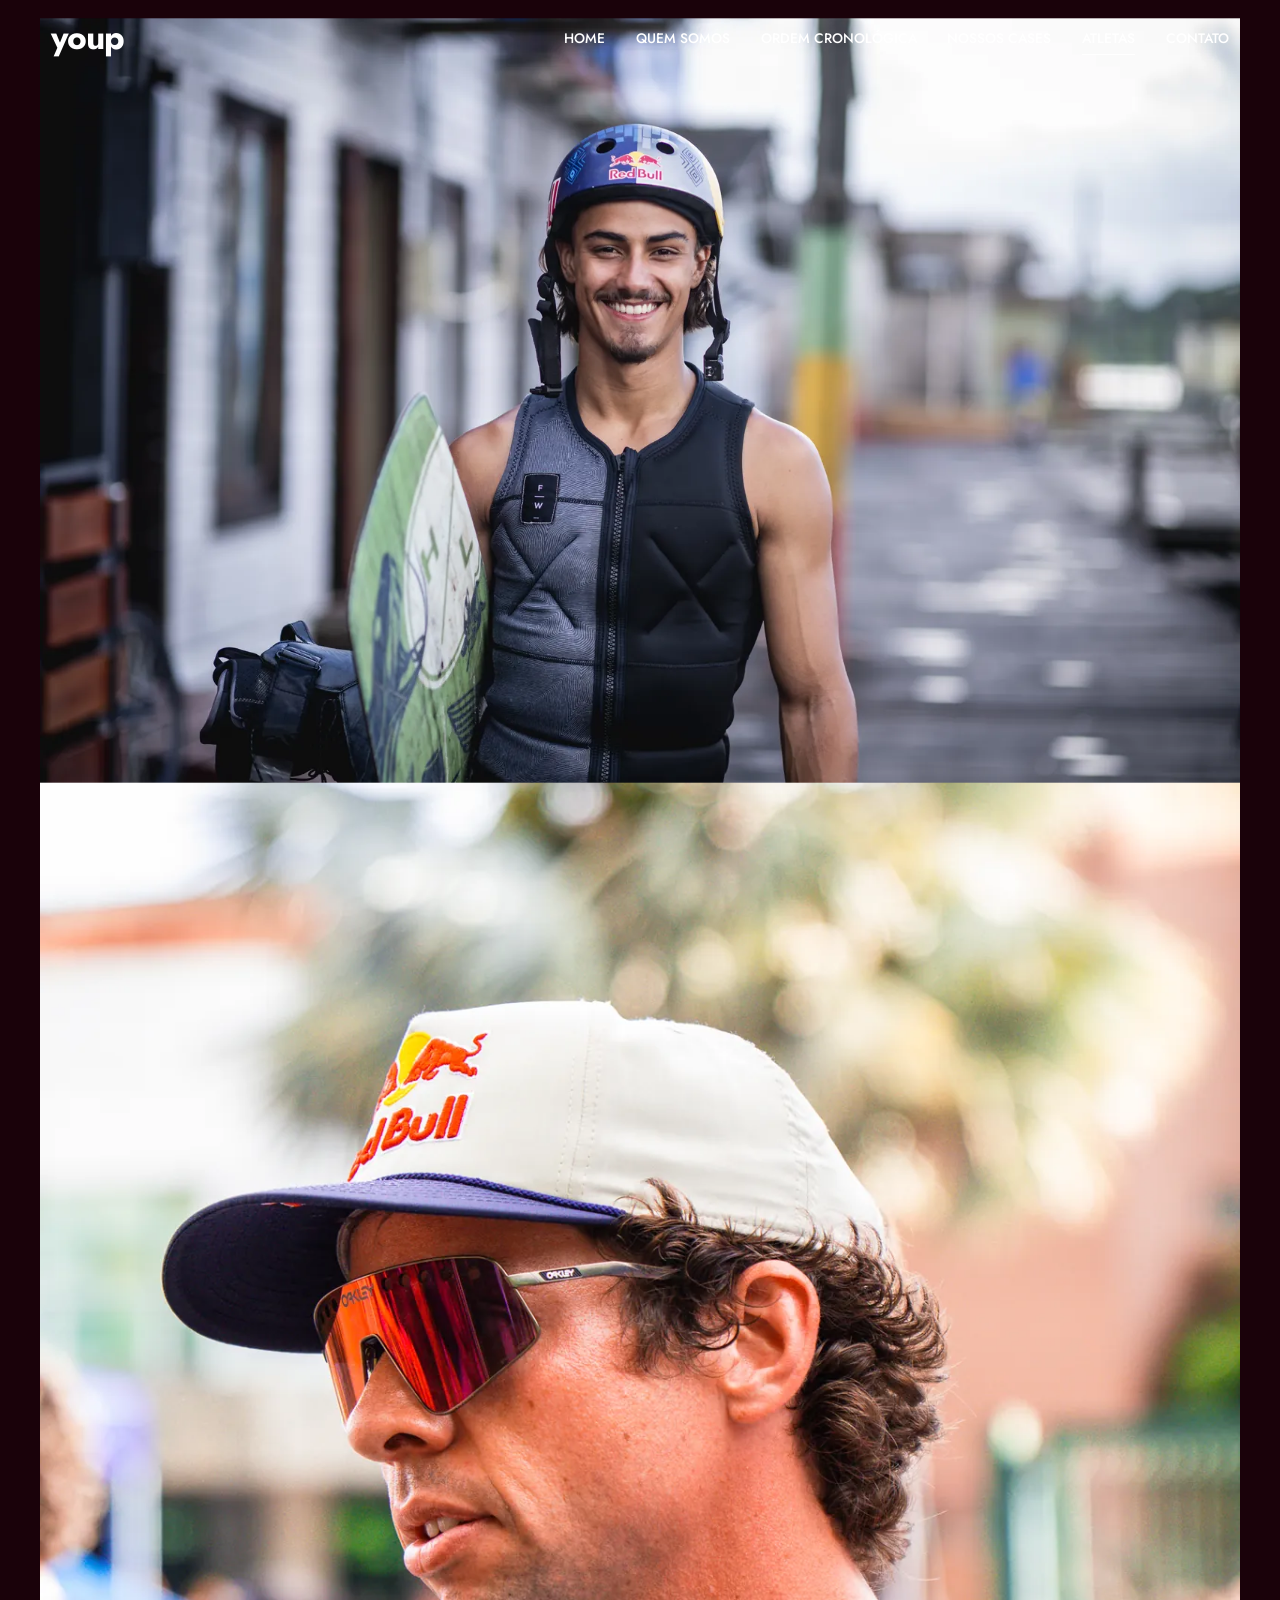
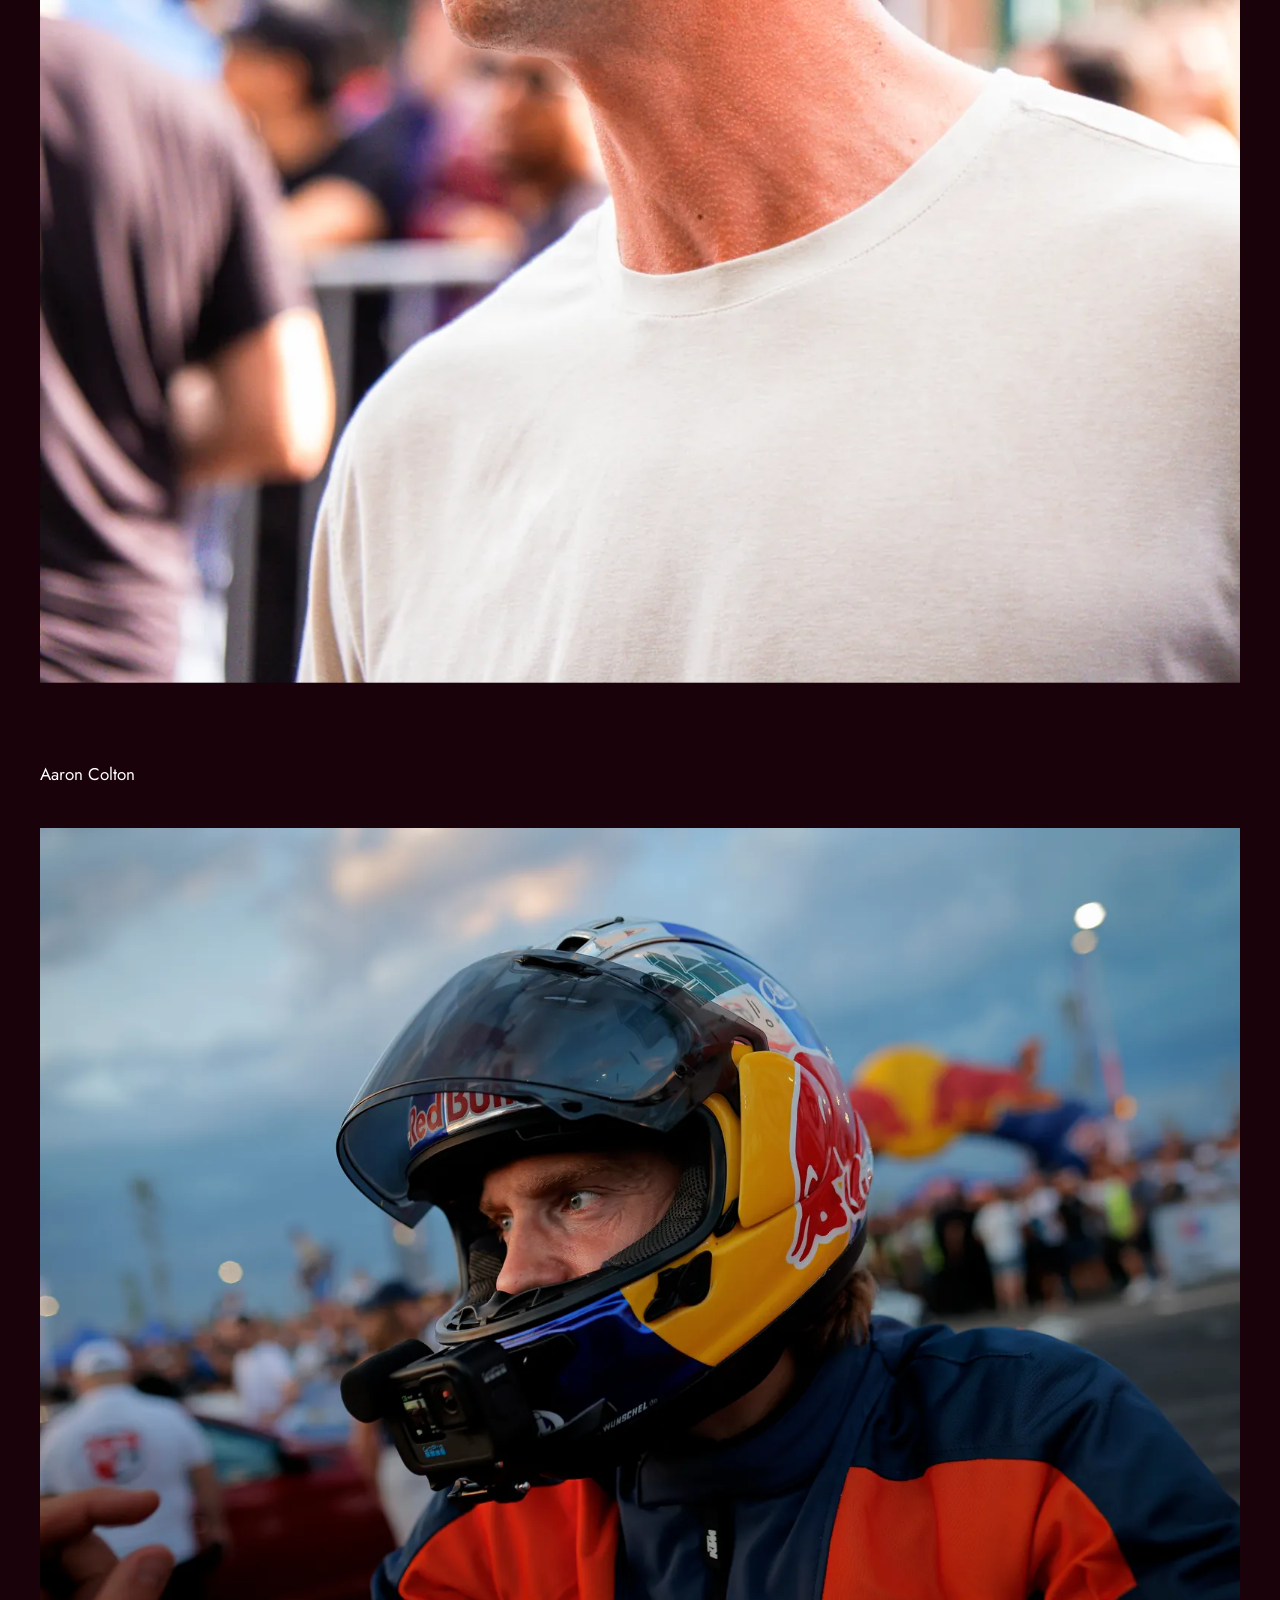
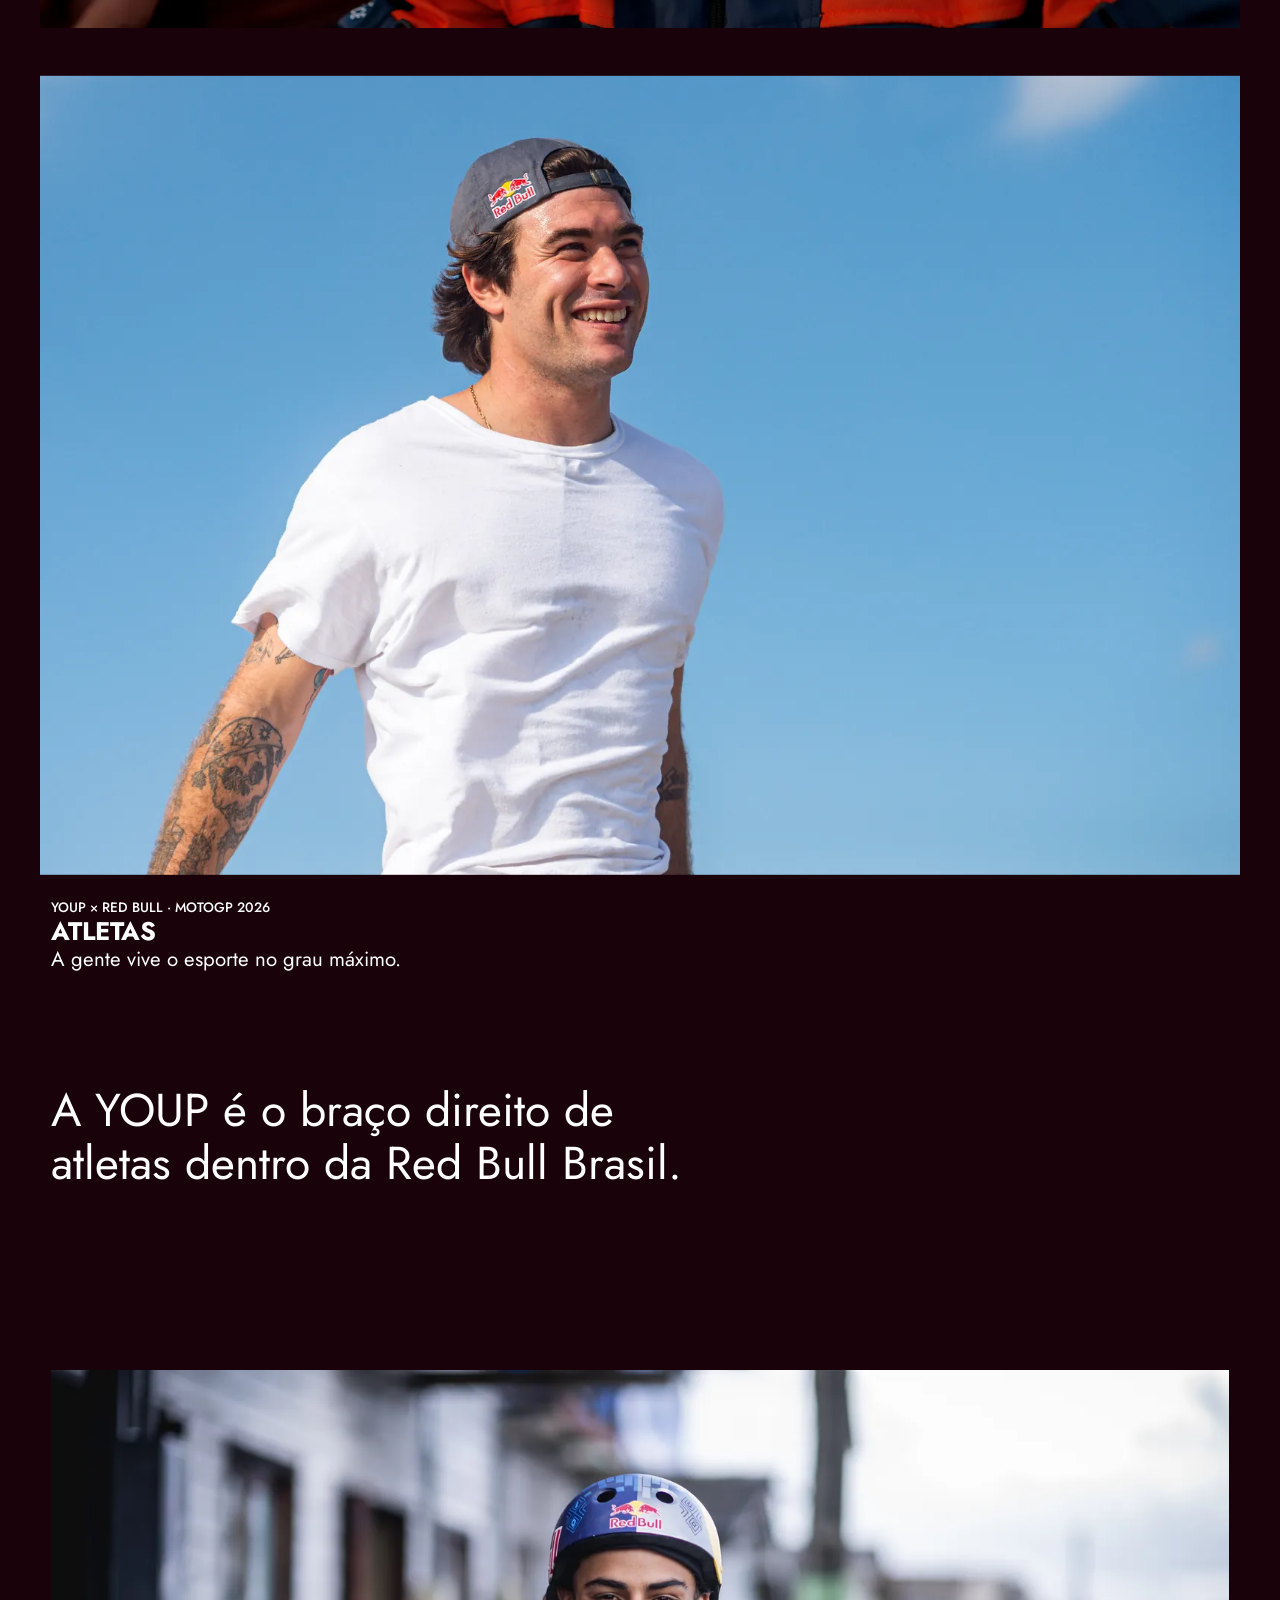
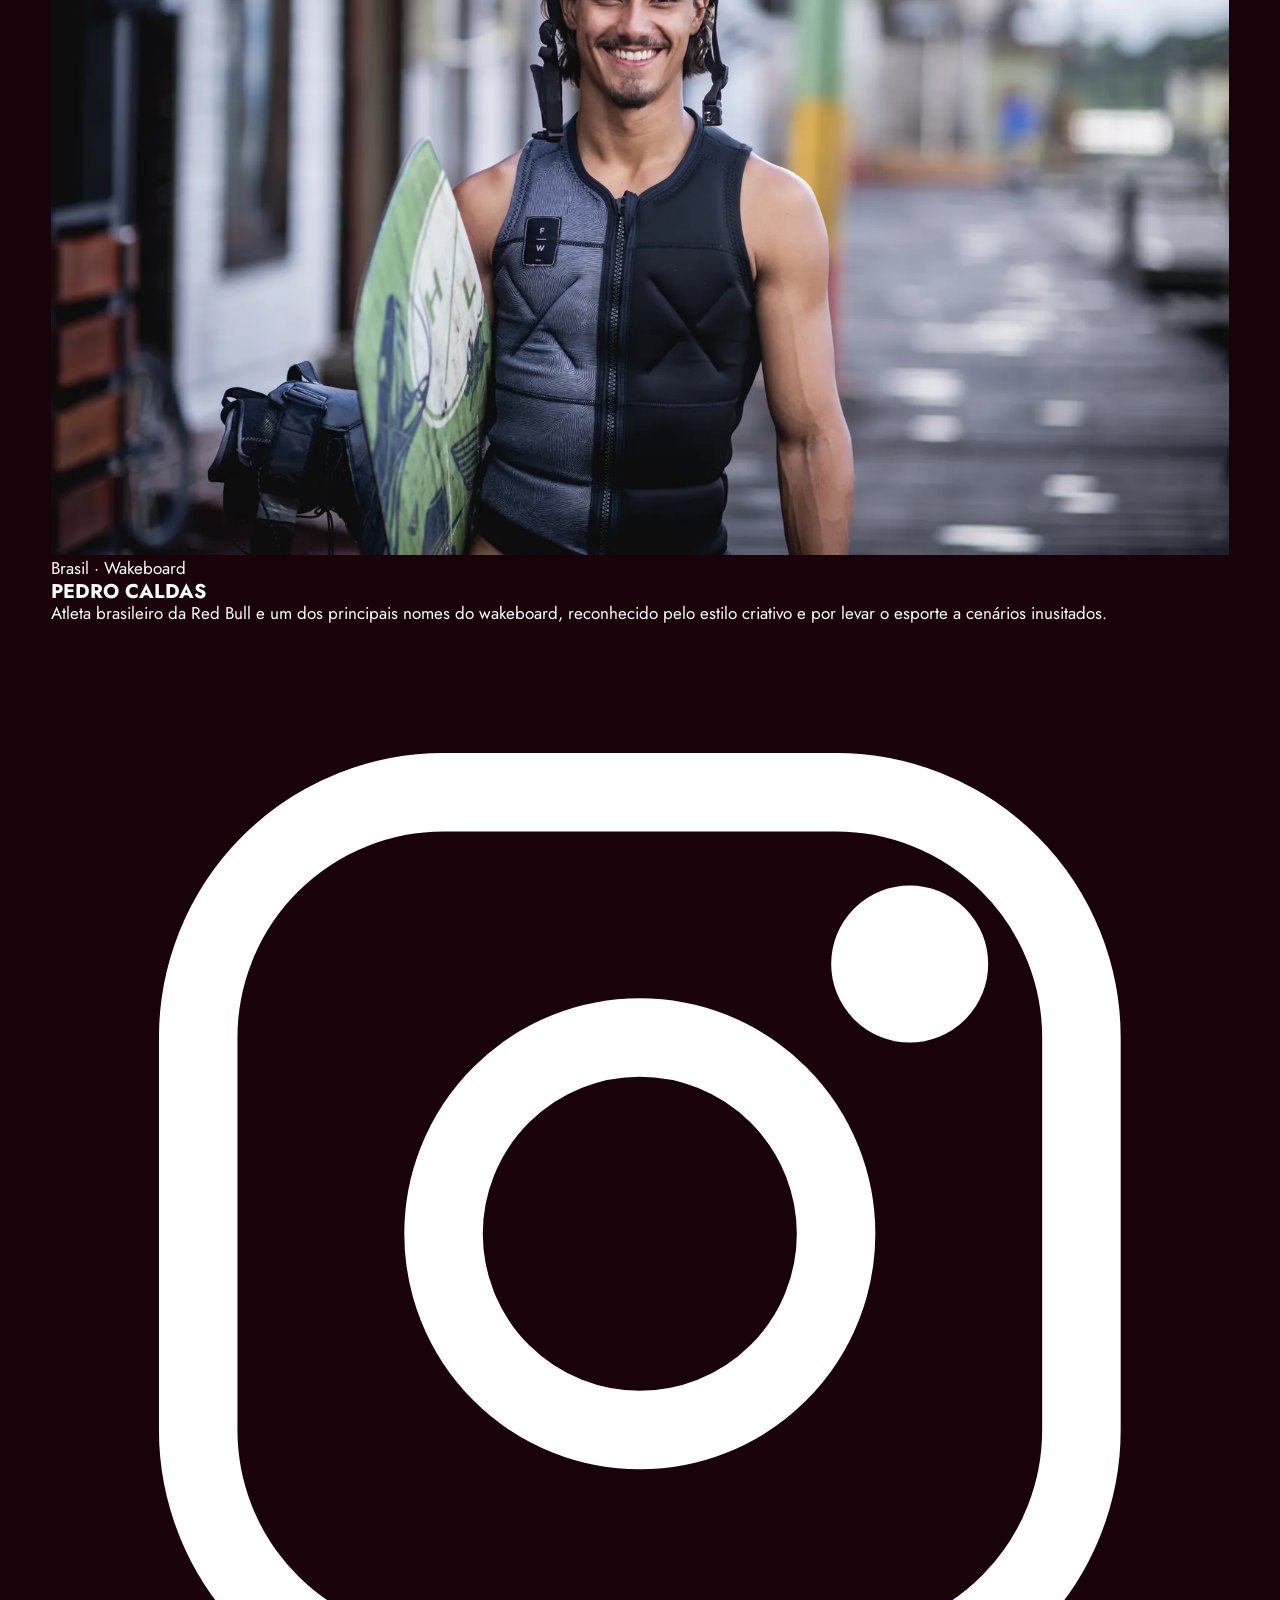
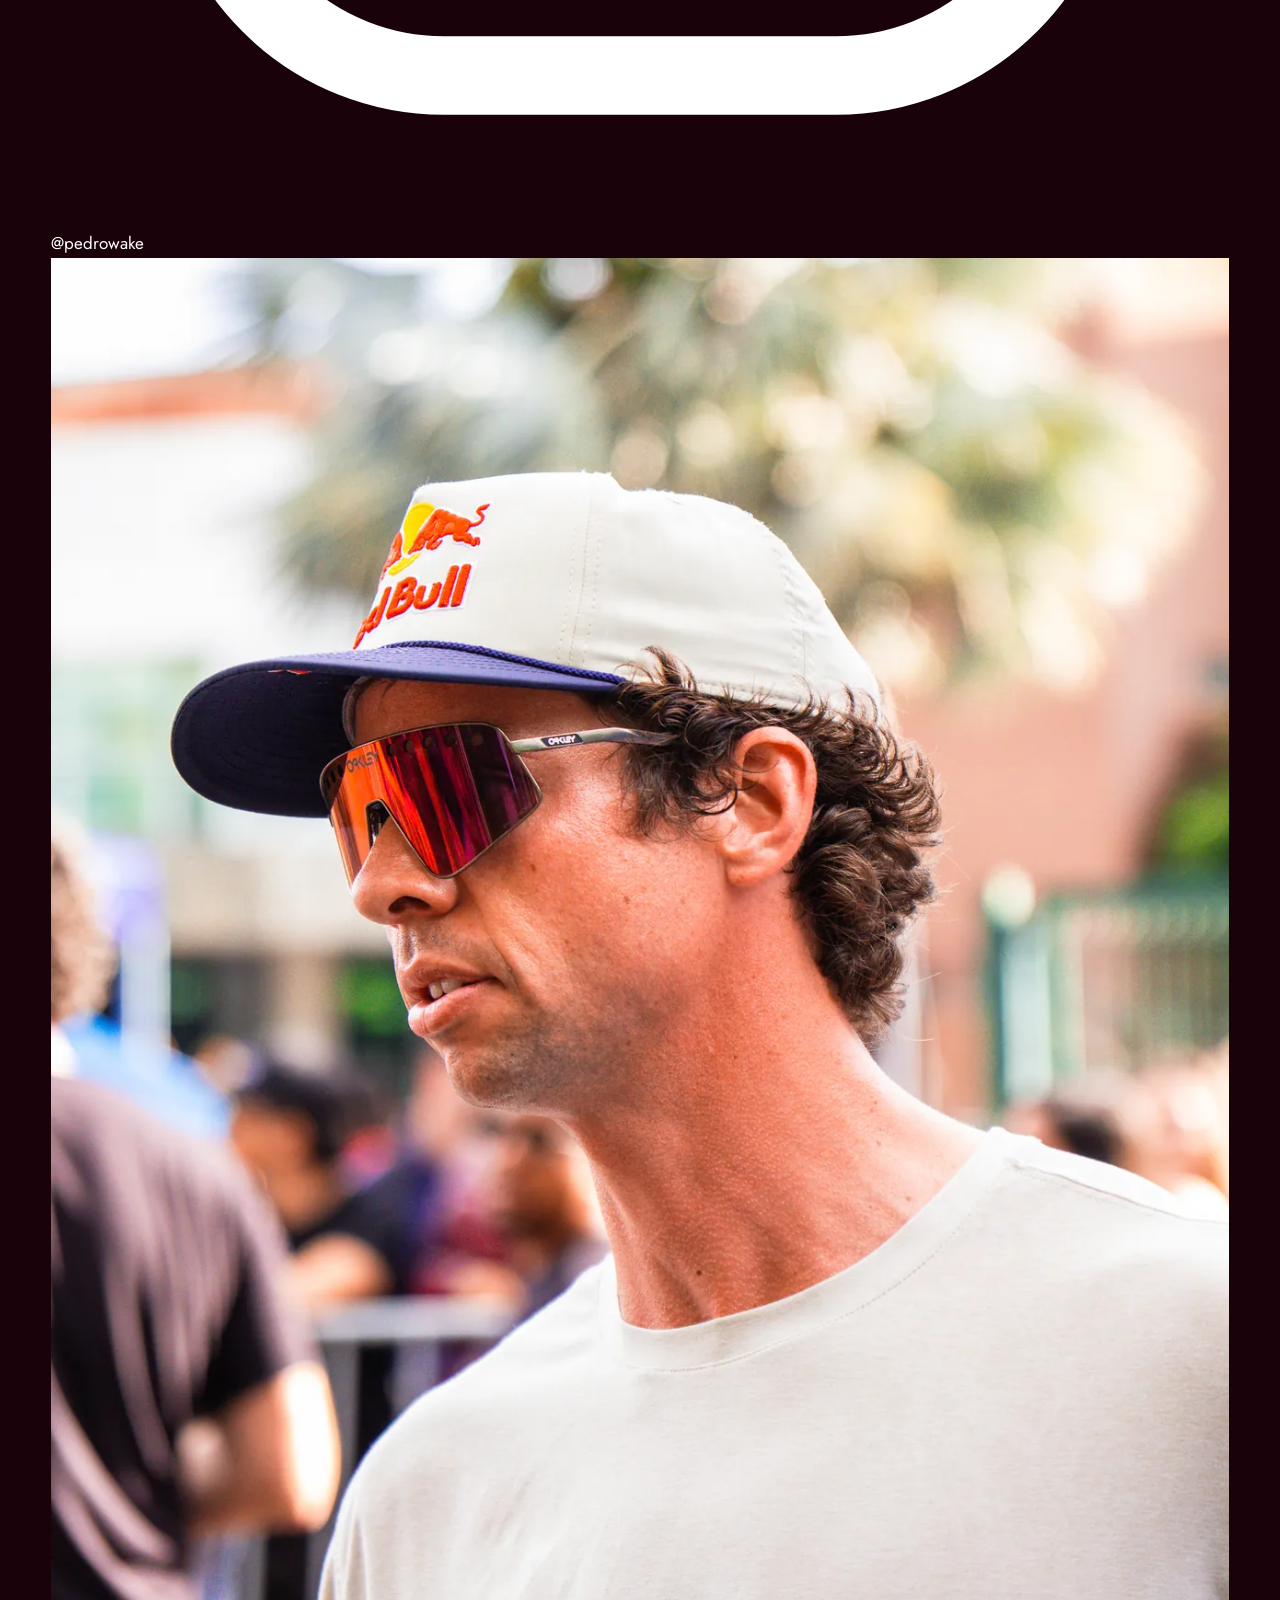
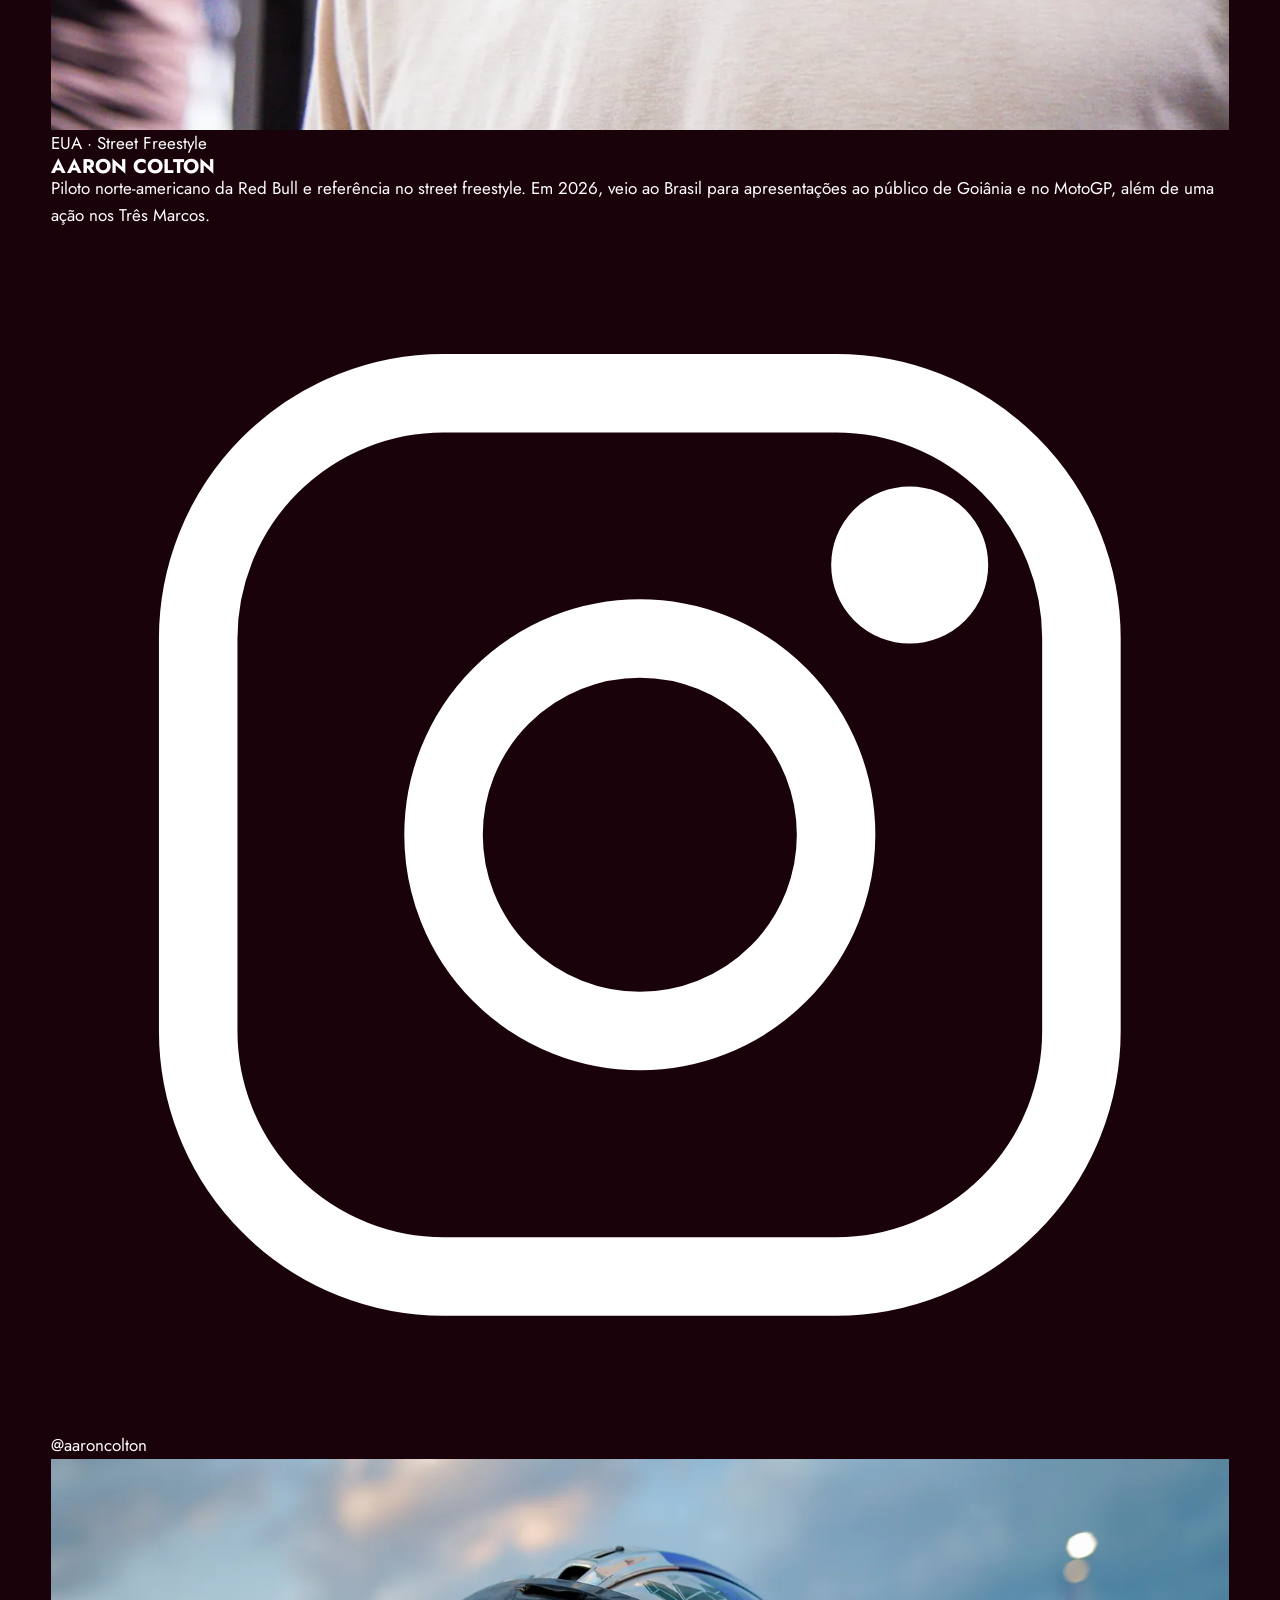
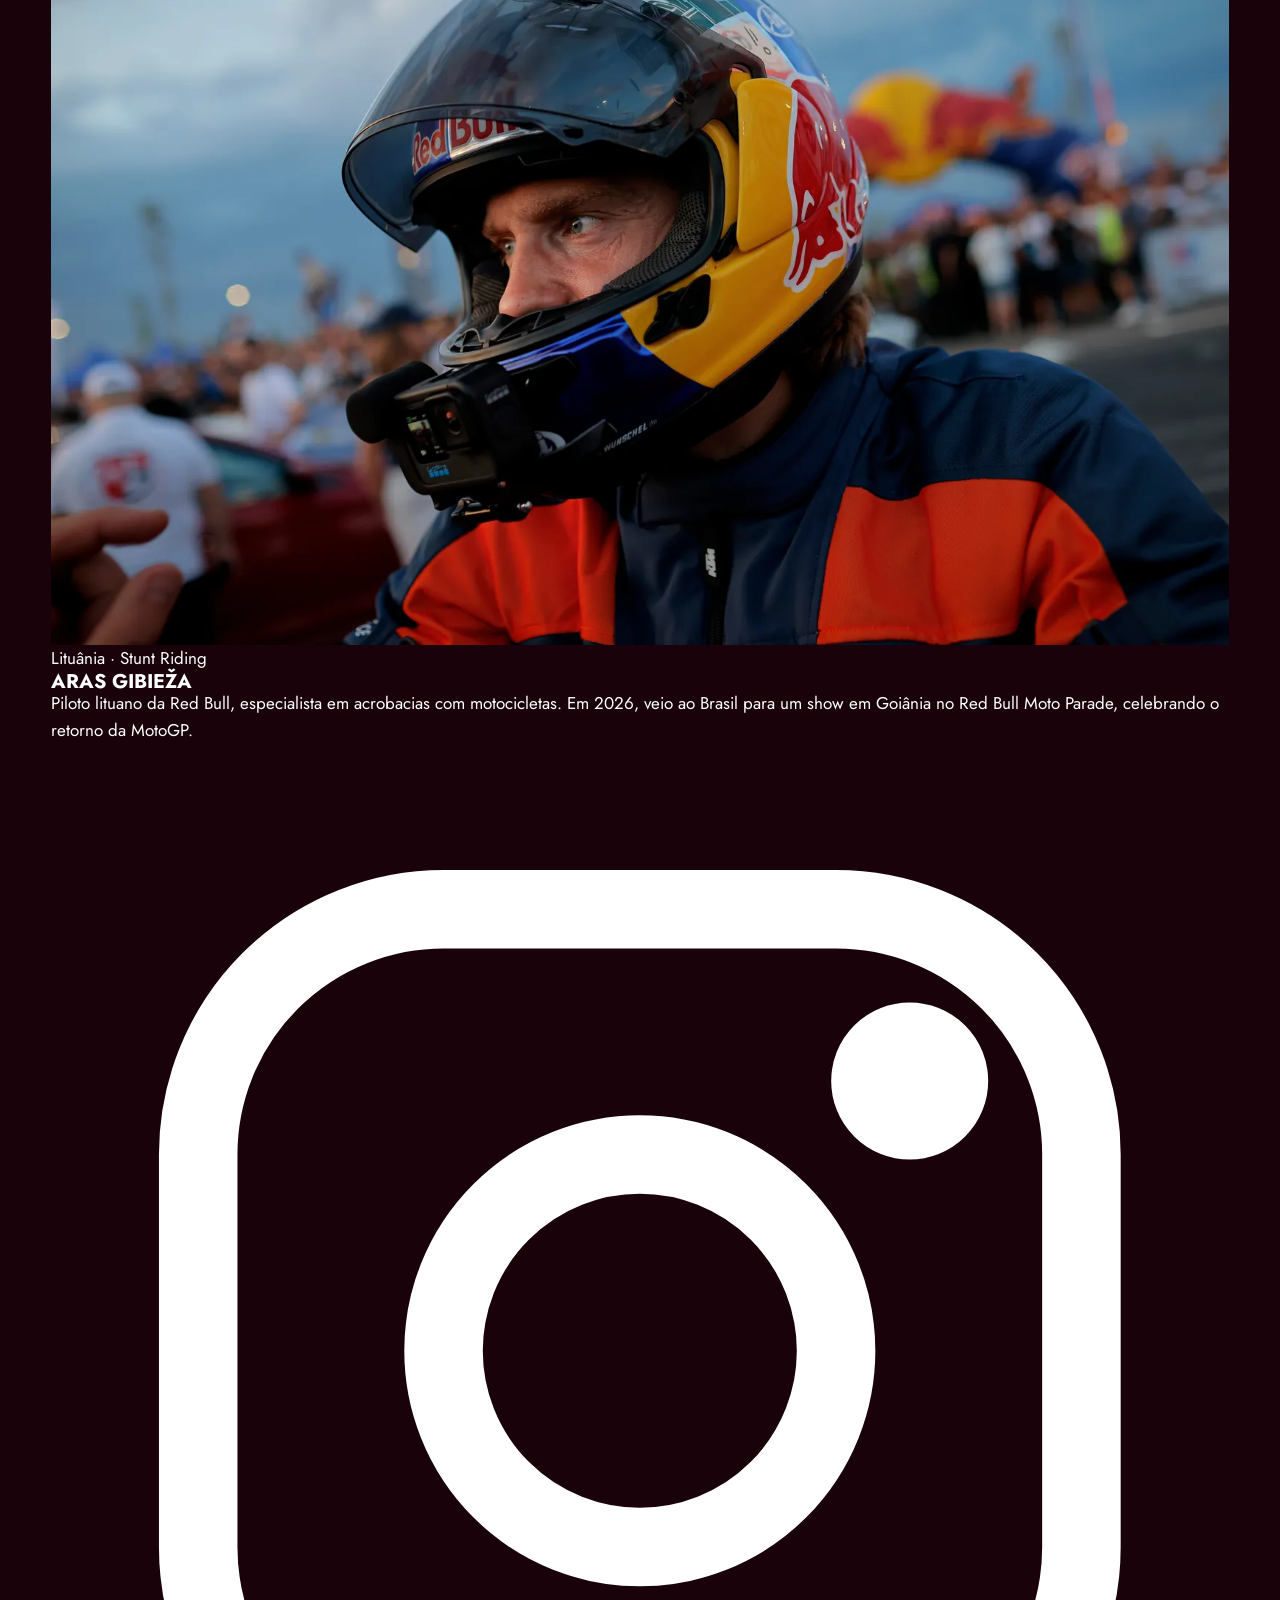
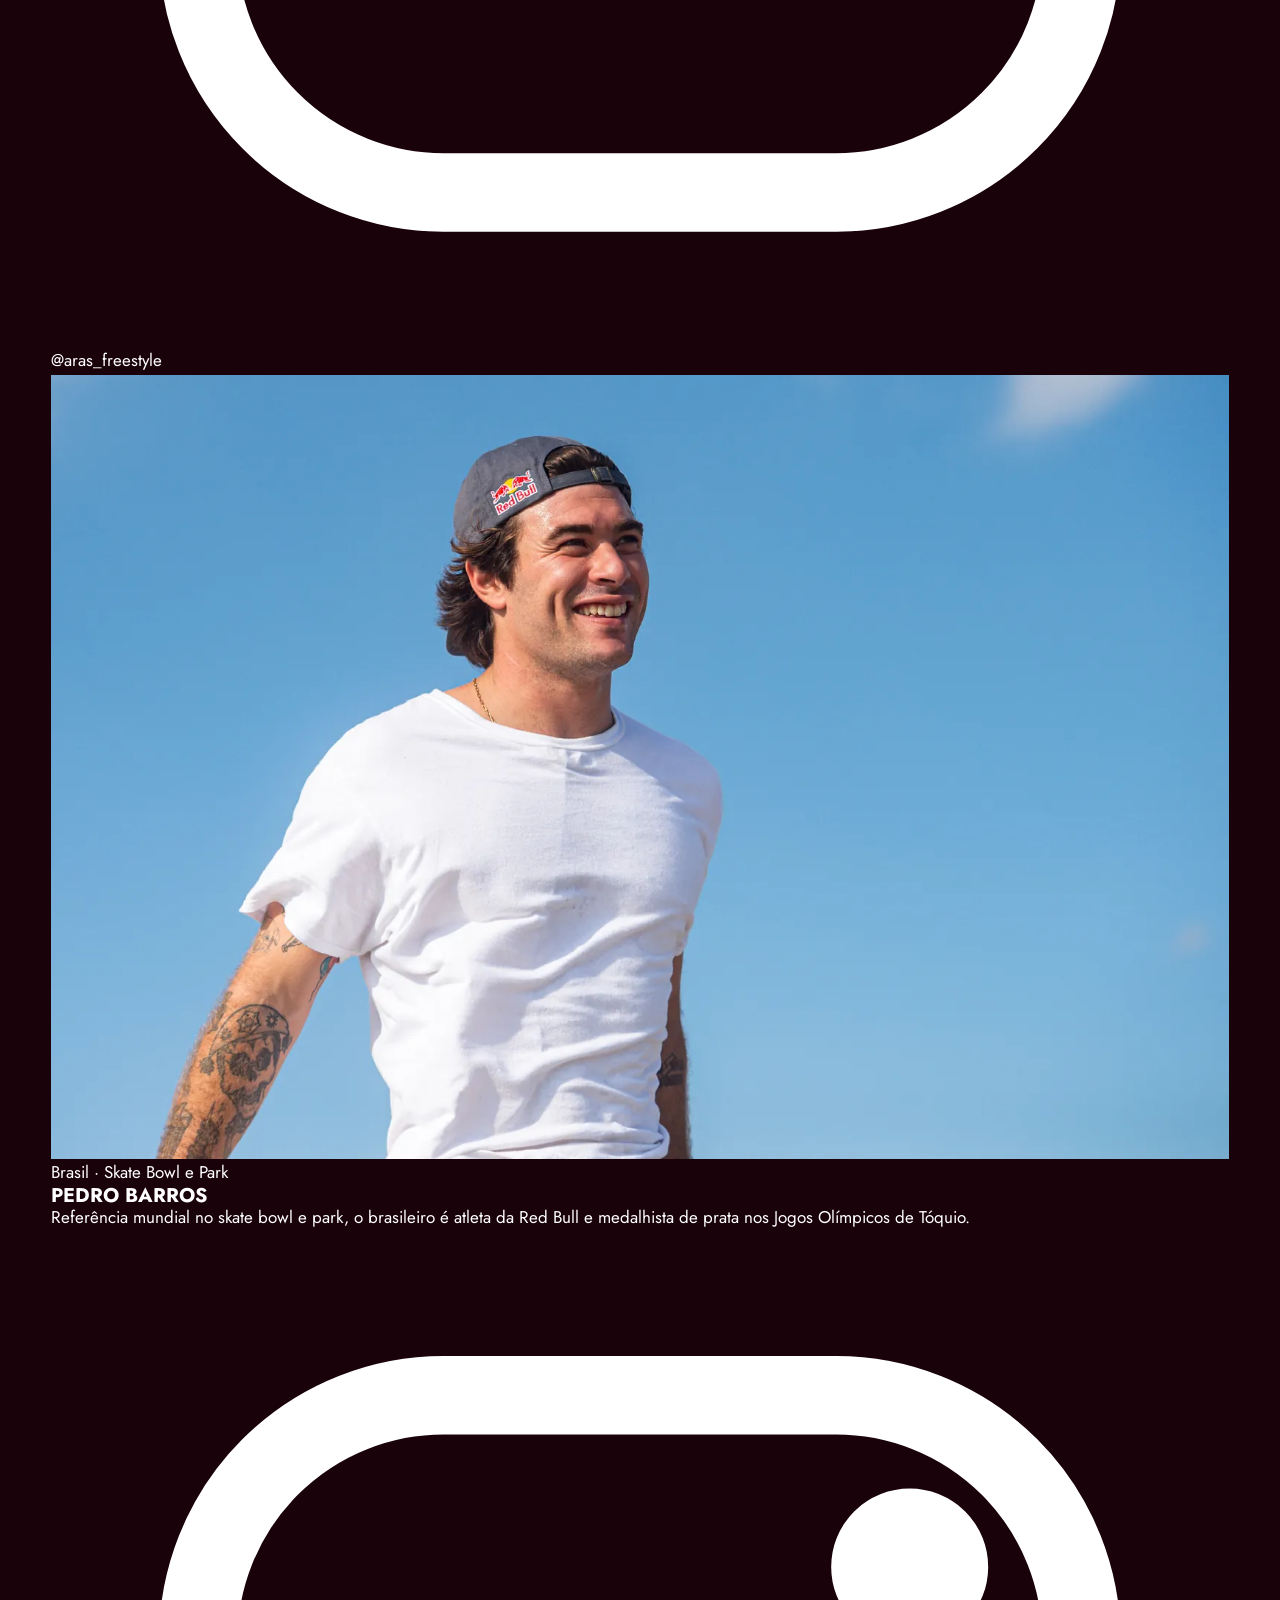
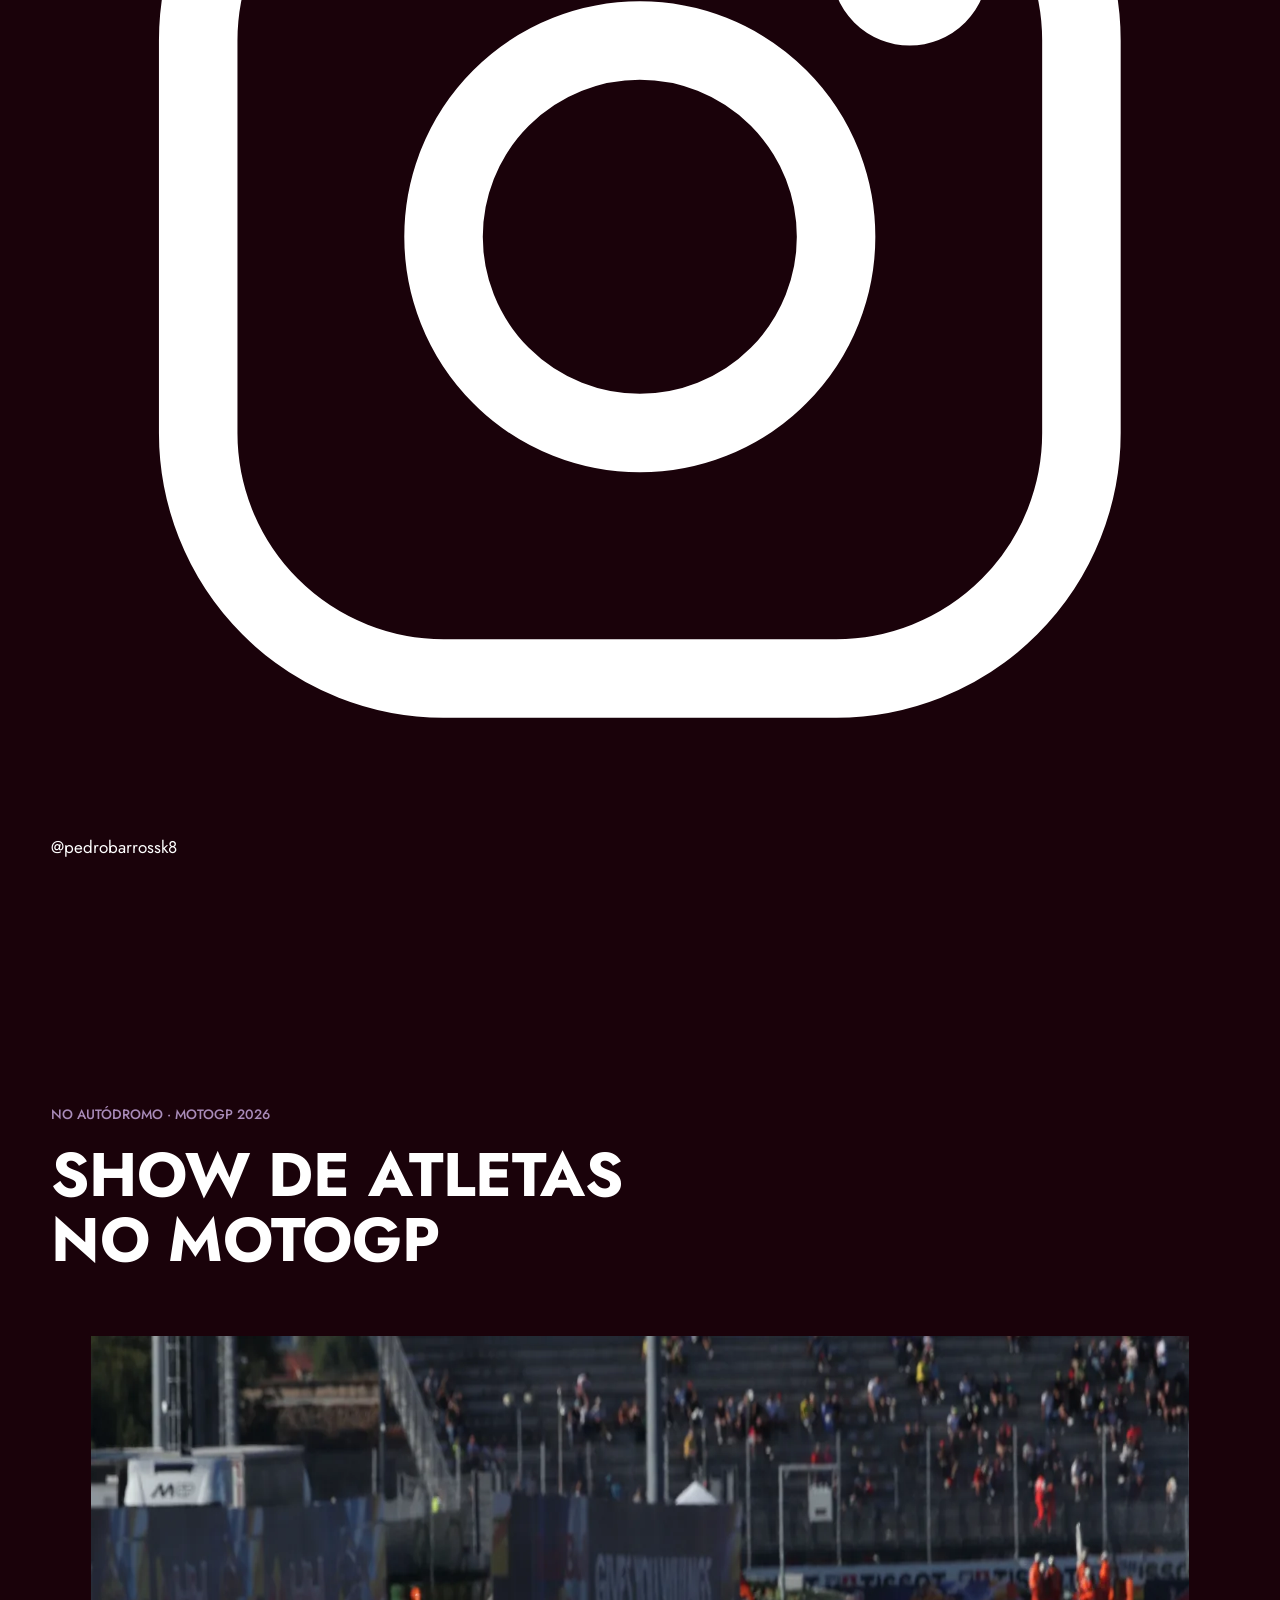
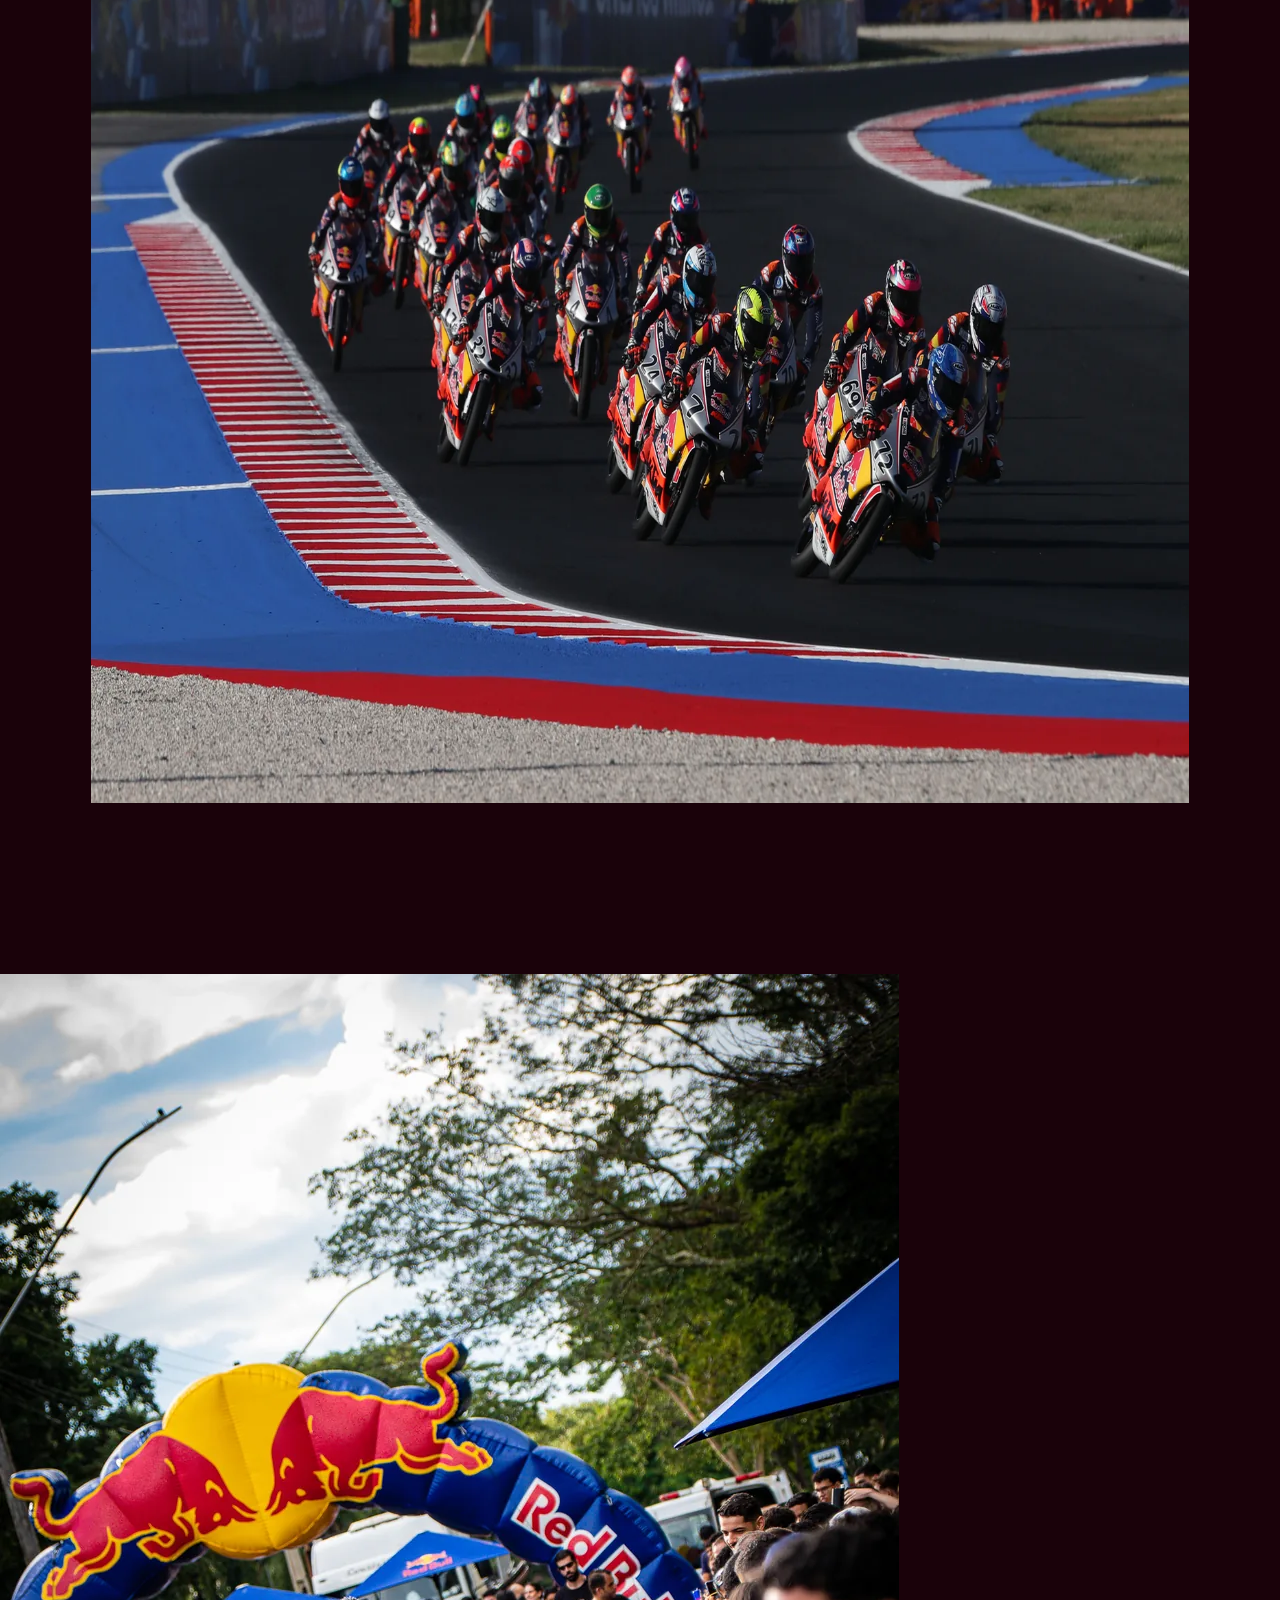
==== atletas.html @ 335af7d0 "Intro de carregamento com o logotipo Veu com o logotipo e uma linha que completa antes de sair. O ve" ====
<!DOCTYPE html>
<html lang="pt-BR">
<head>
  <meta charset="UTF-8">
<!-- This site is hosted on Netlify. Anyone can build and deploy a site
     like this one for free: https://netlify.new/?utm_campaign=loops&utm_source=ai-legible&utm_medium=owned&utm_content=comment&utm_id=5c3b72cb-42b6-45a0-8b35-8f3871ac0779
     Netlify hosting facts for this site: static/SSR served via Netlify Edge. -->
  <meta name="viewport" content="width=device-width, initial-scale=1, viewport-fit=cover">
  <title>Atletas · YOUP × Red Bull · MotoGP 2026</title>
  <meta name="description" content="YOUP × Red Bull na temporada da MotoGP 2026, ao lado dos atletas de street freestyle Aaron Colton e Aras Gibieža.">
  <meta property="og:title" content="Atletas · YOUP × Red Bull · MotoGP 2026">
  <meta property="og:description" content="A gente vive o esporte no grau máximo.">
  <meta property="og:image" content="assets/atletas/_DSC5734.webp">
  <meta name="theme-color" content="#1a020a">
  <link rel="preconnect" href="https://fonts.googleapis.com">
  <link rel="preconnect" href="https://fonts.gstatic.com" crossorigin>
  <link href="https://fonts.googleapis.com/css2?family=Jost:wght@400;500;700&display=swap" rel="stylesheet">
  <link rel="preload" as="image" href="assets/atletas/_DSC3378.webp">
  <link rel="stylesheet" href="assets/css/style.css">
  <link rel="stylesheet" href="assets/css/atletas.css">
</head>
<body data-page="atletas">
<div class="intro" id="intro" aria-hidden="true">
  <span class="intro__marca">youp</span>
  <span class="intro__linha"><i></i></span>
</div>
<noscript><style>.intro{display:none}</style></noscript>

<main id="conteudo">
<div id="atletas">

  <!-- 1. HERO -->
  <section class="at-hero" aria-labelledby="at-titulo">
    <div class="at-hero__panels">
      <figure class="at-hero__panel" style="--pos: 50% 28%">
        <img src="assets/atletas/SI202212070291_hires_jpeg_24bit_rgb.webp" alt="Pedro Caldas sorri de capacete Red Bull, com a prancha de wakeboard debaixo do braço" data-parallax fetchpriority="high">
        <figcaption>Pedro Caldas</figcaption>
      </figure>
      <figure class="at-hero__panel" style="--pos: 45% 40%">
        <img src="assets/atletas/_DSC3378.webp" alt="Aaron Colton de boné Red Bull e óculos espelhados" data-parallax fetchpriority="high">
        <figcaption>Aaron Colton</figcaption>
      </figure>
      <figure class="at-hero__panel" style="--pos: 44% 45%">
        <img src="assets/atletas/SI202307310405.webp" alt="Aras Gibieža de capacete Red Bull, com o público ao fundo" data-parallax fetchpriority="high">
        <figcaption>Aras Gibieža</figcaption>
      </figure>
      <figure class="at-hero__panel" style="--pos: 44% 22%">
        <img src="assets/atletas/SI202006100025.webp" alt="Pedro Barros sorri de boné Red Bull contra o céu azul" data-parallax fetchpriority="high">
        <figcaption>Pedro Barros</figcaption>
      </figure>
    </div>
    <div class="wrap at-hero__content">
      <span class="eyebrow" data-reveal>YOUP × Red Bull · MotoGP 2026</span>
      <h1 id="at-titulo" class="at-hero__title" data-reveal>Atletas</h1>
      <p class="lead" data-reveal>A gente vive o esporte no grau máximo.</p>
    </div>
  </section>

  <!-- 2. INTRO -->
  <section class="section--tight at-intro">
    <div class="wrap">
      <p class="statement" data-reveal>A YOUP é o braço direito de atletas dentro da Red Bull Brasil.</p>
    </div>
  </section>

  <!-- 3. CARDS DOS ATLETAS -->
  <section class="section--tight" aria-label="Atletas Red Bull">
    <div class="wrap">
      <div class="at-cards" id="at-cards"></div>
    </div>
  </section>

  <!-- 4. NO AUTÓDROMO -->
  <section class="section at-autodromo">
    <div class="wrap">
      <div class="section-head" data-reveal>
        <div>
          <span class="eyebrow">No autódromo · MotoGP 2026</span>
          <h2 class="display-m">Show de atletas<br>no MotoGP</h2>
        </div>
      </div>
      <figure class="at-autodromo__photo" data-reveal>
        <img src="assets/atletas/SI202609130311.webp" srcset="assets/atletas/SI202609130311.webp 1600w, assets/atletas/SI202609130311-2800.webp 2800w" sizes="(min-width: 1680px) 1520px, 92vw" alt="Pelotão de pilotos em motos Red Bull contorna uma curva do autódromo, com a arquibancada ao fundo" loading="lazy" width="1600" height="1067">
      </figure>
    </div>
  </section>

  <!-- 5. CONTADORES -->
  <section class="at-counters">
    <img class="at-counters__bg" src="assets/atletas/_DSC3474.webp" alt="" aria-hidden="true" loading="lazy">
    <div class="wrap">
      <div class="at-counters__grid">
        <div data-reveal><span class="n" data-count="148" data-suffix=" mil+">148 mil+</span><span class="l">torcedores no GP do Brasil 2026</span></div>
        <div data-reveal data-reveal-delay="1"><span class="n" data-count="22" data-suffix=" anos">22 anos</span><span class="l">desde a última MotoGP no Brasil</span></div>
        <div data-reveal data-reveal-delay="2"><span class="n" data-count="100" data-suffix="%">100%</span><span class="l">suporte da YOUP</span></div>
      </div>
    </div>
  </section>

  <!-- 6. GALERIA NA PISTA -->
  <section class="section at-galeria">
    <div class="wrap">
      <div class="section-head" data-reveal>
        <div>
          <span class="eyebrow">Galeria</span>
          <h2 class="display-m">Na pista</h2>
        </div>
      </div>
    </div>
    <div class="at-galeria__grid" id="at-galeria">
      <figure data-idx="0"><img src="assets/atletas/_DSC5677.webp" alt="Aaron Colton empina a moto e acena para o público" loading="lazy"></figure>
      <figure data-idx="1"><img src="assets/atletas/_DSC5594.webp" alt="Aaron Colton passa de moto e bate na mão dos fãs na grade" loading="lazy"></figure>
      <figure data-idx="2"><img src="assets/atletas/_DSC5514.webp" alt="Aaron Colton acelera pela pista entre grades lotadas de público" loading="lazy"></figure>
      <figure data-idx="3"><img src="assets/atletas/_DSC3417.webp" alt="Aaron Colton prepara a moto diante do público atrás da grade" loading="lazy"></figure>
      <figure data-idx="4"><img src="assets/atletas/_DSC5477.webp" alt="Torcedor segura uma lata de Red Bull enquanto usa o celular na beira da pista" loading="lazy"></figure>
    </div>
    <div class="wrap">
      <p class="at-credit">Fotos: <span class="at-fill">[NOME DO FOTÓGRAFO]</span></p>
    </div>
  </section>

  <!-- 7. O QUE A YOUP ENTREGOU -->
  <section class="section light at-entregas">
    <div class="wrap">
      <div class="section-head" data-reveal>
        <div>
          <span class="eyebrow">O que a Youp entregou</span>
          <h2 class="display-m">No grau máximo.</h2>
        </div>
      </div>
      <div class="at-entregas__grid">
        <article data-reveal>
          <svg viewBox="0 0 48 48" aria-hidden="true"><rect x="6" y="14" width="28" height="22" rx="3"/><path d="M34 21l8-5v16l-8-5"/></svg>
          <h3><span class="at-fill">[PREENCHER]</span></h3>
          <p class="muted"><span class="at-fill">[PREENCHER: entrega real da Youp no projeto]</span></p>
        </article>
        <article data-reveal data-reveal-delay="1">
          <svg viewBox="0 0 48 48" aria-hidden="true"><circle cx="24" cy="24" r="4"/><path d="M15 15a13 13 0 0 0 0 18M33 15a13 13 0 0 1 0 18M9 9a21 21 0 0 0 0 30M39 9a21 21 0 0 1 0 30"/></svg>
          <h3><span class="at-fill">[PREENCHER]</span></h3>
          <p class="muted"><span class="at-fill">[PREENCHER: entrega real da Youp no projeto]</span></p>
        </article>
        <article data-reveal data-reveal-delay="2">
          <svg viewBox="0 0 48 48" aria-hidden="true"><circle cx="17" cy="17" r="6"/><circle cx="33" cy="19" r="5"/><path d="M5 40c0-7 5-12 12-12s12 5 12 12M29 40c0-5 2-9 5-10 5 0 9 4 9 10"/></svg>
          <h3><span class="at-fill">[PREENCHER]</span></h3>
          <p class="muted"><span class="at-fill">[PREENCHER: entrega real da Youp no projeto]</span></p>
        </article>
        <article data-reveal data-reveal-delay="3">
          <svg viewBox="0 0 48 48" aria-hidden="true"><path d="M10 42V6M10 8h26l-5 8 5 8H10"/></svg>
          <h3><span class="at-fill">[PREENCHER]</span></h3>
          <p class="muted"><span class="at-fill">[PREENCHER: entrega real da Youp no projeto]</span></p>
        </article>
      </div>
    </div>
  </section>

  <!-- 8. CTA FINAL -->
  <section class="at-cta">
    <img class="at-cta__bg" src="assets/atletas/_DSC5480.webp" alt="" aria-hidden="true" loading="lazy">
    <div class="wrap" data-reveal>
      <h2 class="display-l">Sua marca no<br>próximo grau.</h2>
      <a class='btn btn--solid' href='/contato'>Fale com a Youp <svg class="arrow" width="18" height="12" viewBox="0 0 18 12" aria-hidden="true"><path d="M0 6h16M11 1l5 5-5 5" fill="none" stroke="currentColor" stroke-width="1.5"/></svg></a>
    </div>
  </section>

</div>
</main>
<script src="assets/js/data.js"></script>
<script src="assets/js/main.js"></script>
</body>
</html>
---- assets/css/style.css ----
/* ==========================================================================
   YOUP, design system
   Cores e fontes seguem o manual "Youp make the difference".
   Futura é paga: usamos Jost (Google Fonts) como substituta. Para trocar,
   altere --font-display e --font-text.
   ========================================================================== */

:root {
  --roxo: #62449f;          /* roxo YOUP (logo) */
  --roxo-claro: #aa8cba;    /* lilás do degradê */
  --magenta: #965da5;       /* meio do degradê */
  --vinho: #1a020a;         /* fundo quase preto dos cases */
  --brilho: #d9483b;        /* luz vermelho-alaranjada das bordas */
  --preto: #000;
  --branco: #fff;
  --cinza: #a9a3ad;
  --linha: rgba(255, 255, 255, .14);

  --font-display: "Futura PT", "Futura LT Pro", "Jost", "Futura", "Century Gothic", sans-serif;
  --font-text: "Futura PT", "Futura LT Pro", "Jost", "Futura", "Century Gothic", sans-serif;

  /* Uma só família (Futura). A hierarquia muda apenas o peso. */
  --peso-titulo: 700;       /* Futura Bold: títulos, números, nomes de case */
  --peso-cabecalho: 500;    /* Futura Medium: menu, rótulos, botões */
  --peso-texto: 400;        /* Futura Book: textos corridos */

  --gutter: clamp(1.25rem, 4vw, 4rem);
  --max: 1600px;
  --ease: cubic-bezier(.22, .61, .21, 1);
  --header-h: 76px;
}

*, *::before, *::after { box-sizing: border-box; }
html { -webkit-text-size-adjust: 100%; scroll-behavior: smooth; }
body {
  margin: 0;
  background: var(--vinho);
  color: var(--branco);
  font-family: var(--font-text);
  font-weight: var(--peso-texto);
  font-size: 1.0625rem;
  line-height: 1.6;
  -webkit-font-smoothing: antialiased;
}
img, video { display: block; max-width: 100%; }
a { color: inherit; text-decoration: none; }
button { font: inherit; color: inherit; background: none; border: 0; cursor: pointer; }
::selection { background: var(--roxo); color: var(--branco); }
:focus-visible { outline: 2px solid var(--roxo-claro); outline-offset: 3px; }

.skip { position: absolute; left: -999px; top: 0; padding: .75rem 1rem; background: var(--branco); color: var(--preto); z-index: 999; }
.skip:focus { left: 1rem; top: 1rem; }

.wrap { width: 100%; max-width: var(--max); margin-inline: auto; padding-inline: var(--gutter); }

/* --- Tipografia --------------------------------------------------------- */
.display, h1, h2, h3 {
  font-family: var(--font-display);
  font-weight: var(--peso-titulo);
  text-transform: uppercase;
  line-height: .92;
  margin: 0;
}
.display-xl { font-size: clamp(3rem, 11vw, 11rem); line-height: 1.1; }
.display-l  { font-size: clamp(2.5rem, 7.5vw, 7.5rem); line-height: 1.08; }
.display-m  { font-size: clamp(2rem, 4.8vw, 4.5rem); line-height: 1.06; }
.display-s  { font-size: clamp(1.5rem, 2.6vw, 2.4rem); line-height: 1; }
.eyebrow {
  font-family: var(--font-display);
  font-weight: var(--peso-cabecalho);
  font-size: .85rem;
  text-transform: uppercase;
}
.lead { font-size: clamp(1.15rem, 1.6vw, 1.45rem); line-height: 1.5; max-width: 38ch; }
.muted { color: var(--cinza); }
p { margin: 0 0 1em; }

/* Assinatura "MAKING A DIFFERENCE SINCE 2000 / youp" */
.signature { display: inline-flex; flex-direction: column; align-items: flex-end; line-height: 1; }
.signature .eyebrow { font-size: .68rem; margin-bottom: .2rem; }
.wordmark {
  font-family: var(--font-display);
  font-weight: var(--peso-titulo);
  text-transform: lowercase;
  letter-spacing: -.035em;
  line-height: .8;
}

/* --- Fundos ------------------------------------------------------------- */
.grad {
  position: relative;
  background-color: var(--vinho);
  background-image:
    url("../media/marca/degrade.jpg"),
    radial-gradient(120% 70% at 100% 0%, rgba(217, 72, 59, .35), transparent 50%),
    linear-gradient(180deg, var(--roxo-claro) 0%, var(--magenta) 40%, var(--vinho) 85%);
  background-size: cover;
  background-position: center;
}
.grad--dark {
  background-image:
    radial-gradient(90% 60% at 0% 0%, rgba(217, 72, 59, .28), transparent 55%),
    radial-gradient(80% 80% at 100% 100%, rgba(150, 93, 165, .35), transparent 60%),
    linear-gradient(180deg, #120107, var(--vinho));
}

/* --- Header ------------------------------------------------------------- */
.site-header {
  position: fixed;
  inset: 0 0 auto 0;
  z-index: 50;
  padding-top: env(safe-area-inset-top, 0px);
  transition: background-color .5s var(--ease), backdrop-filter .5s var(--ease), transform .5s var(--ease);
}
.site-header.is-solid { background: rgba(18, 1, 7, .72); backdrop-filter: blur(14px); -webkit-backdrop-filter: blur(14px); }
/* Ao passar o mouse (ou navegar pelo teclado), o header fica branco, com o logo e o menu em roxo YOUP. */
.site-header:hover, .site-header:focus-within { background: var(--branco); backdrop-filter: none; -webkit-backdrop-filter: none; }
.site-header .wordmark, .nav a, .burger { transition: color .3s var(--ease); }
.site-header:hover .wordmark, .site-header:focus-within .wordmark,
.site-header:hover .burger, .site-header:focus-within .burger { color: var(--roxo); }
.site-header:hover .nav a, .site-header:focus-within .nav a { color: var(--vinho); }
.site-header:hover .nav a:hover, .site-header:focus-within .nav a:hover,
.site-header:hover .nav a[aria-current="page"], .site-header:focus-within .nav a[aria-current="page"] { color: var(--roxo); }
.menu-open .site-header { background: transparent; }
.menu-open .site-header .wordmark, .menu-open .site-header .burger { color: inherit; }
.site-header.is-hidden { transform: translateY(-100%); }
.site-header .wrap { display: flex; align-items: center; justify-content: space-between; height: var(--header-h); }
.site-header .wordmark { font-size: 2.1rem; }
.nav { display: flex; gap: clamp(1.25rem, 2.4vw, 2.75rem); }
.nav a {
  font-family: var(--font-display);
  font-weight: var(--peso-cabecalho);
  font-size: .86rem;
  text-transform: uppercase;
  position: relative;
  padding-block: .4rem;
}
.nav a::after {
  content: ""; position: absolute; left: 0; right: 0; bottom: 0; height: 1px;
  background: currentColor; transform: scaleX(0); transform-origin: right;
  transition: transform .5s var(--ease);
}
.nav a:hover::after, .nav a[aria-current="page"]::after { transform: scaleX(1); transform-origin: left; }
.burger { display: none; width: 44px; height: 44px; position: relative; }
.burger span { position: absolute; left: 10px; right: 10px; height: 2px; background: currentColor; transition: transform .4s var(--ease), opacity .3s; }
.burger span:nth-child(1) { top: 16px; }
.burger span:nth-child(2) { top: 26px; }
.menu-open .burger span:nth-child(1) { transform: translateY(5px) rotate(45deg); }
.menu-open .burger span:nth-child(2) { transform: translateY(-5px) rotate(-45deg); }

.mobile-menu {
  position: fixed; inset: 0; z-index: 40;
  display: flex; flex-direction: column; justify-content: center;
  padding: calc(var(--header-h) + env(safe-area-inset-top, 0px)) var(--gutter) 2rem;
  opacity: 0; visibility: hidden; transition: opacity .5s var(--ease), visibility .5s;
}
.menu-open .mobile-menu { opacity: 1; visibility: visible; }
/* Menu do celular: peso médio, itens espaçados e separados por uma linha fina */
.mobile-menu a {
  font-family: var(--font-display); font-weight: var(--peso-cabecalho); text-transform: uppercase;
  font-size: clamp(1.3rem, 5.8vw, 1.9rem); line-height: 1.2;
  padding: 1.05rem 0; border-bottom: 1px solid rgba(255, 255, 255, .22);
  color: rgba(255, 255, 255, .78); transition: color .3s var(--ease);
}
.mobile-menu a:first-child { border-top: 1px solid rgba(255, 255, 255, .22); }
.mobile-menu a:hover, .mobile-menu a[aria-current="page"] { color: var(--branco); }
.mobile-menu .eyebrow { margin-top: 2.25rem; }
.menu-open { overflow: hidden; }

@media (max-width: 1000px) {
  .nav { display: none; }
  .burger { display: block; }
}

/* --- Botões ------------------------------------------------------------- */
.btn {
  display: inline-flex; align-items: center; gap: .9rem;
  font-family: var(--font-display); font-weight: var(--peso-cabecalho); font-size: .88rem; text-transform: uppercase;
  padding: 1.1rem 1.8rem; border: 1px solid currentColor; border-radius: 999px;
  transition: background-color .4s var(--ease), color .4s var(--ease);
}
.btn:hover { background: var(--branco); color: var(--vinho); border-color: var(--branco); }
.btn--solid { background: var(--branco); color: var(--vinho); border-color: var(--branco); }
.btn--solid:hover { background: var(--roxo); color: var(--branco); border-color: var(--roxo); }
.btn .arrow { transition: transform .4s var(--ease); }
.btn:hover .arrow { transform: translateX(4px); }
.link-arrow { font-family: var(--font-display); font-weight: var(--peso-cabecalho); font-size: .86rem; text-transform: uppercase; display: inline-flex; gap: .7rem; align-items: center; }
.link-arrow:hover .arrow { transform: translateX(4px); }
.link-arrow .arrow { transition: transform .4s var(--ease); }

/* --- Hero --------------------------------------------------------------- */
.hero { position: relative; height: 100vh; height: 100svh; min-height: 560px; overflow: hidden; background: var(--preto); }
.hero__media, .hero__media > * { position: absolute; inset: 0; width: 100%; height: 100%; }
.hero__media img, .hero__media video { width: 100%; height: 100%; object-fit: cover; }
.hero__slide img { object-position: 30% 50%; }
/* No celular, o case pode definir o enquadramento da foto de abertura (posHeroCel no data.js) */
@media (max-width: 760px) { .hero__slide img { object-position: var(--pos-cel, 30% 50%); } }
.hero__slide { opacity: 0; transition: opacity 1.6s var(--ease); }
.hero__slide.is-active { opacity: 1; }
.hero__slide img { transform: scale(1.12); transition: transform 9s linear; }
.hero__slide.is-active img { transform: scale(1); }
.hero::after {
  content: ""; position: absolute; inset: 0; pointer-events: none;
  background:
    linear-gradient(180deg, rgba(0,0,0,.5) 0%, rgba(0,0,0,.12) 28%, rgba(26,2,10,.35) 50%, rgba(26,2,10,.94) 100%),
    radial-gradient(60% 50% at 0% 100%, rgba(98,68,159,.45), transparent 70%);
}
.hero__content { position: absolute; inset: auto 0 0 0; z-index: 2; padding-bottom: clamp(2.5rem, 7vh, 5rem); }
.hero__content .wrap { display: flex; justify-content: space-between; align-items: flex-end; gap: 2rem; flex-wrap: wrap; }
.hero__title .eyebrow { display: block; margin-bottom: 1.25rem; }
.hero__caption { max-width: 22rem; font-size: .9rem; color: rgba(255,255,255,.8); }
.hero__caption strong { display: block; font-family: var(--font-display); text-transform: uppercase; font-size: .82rem; color: var(--branco); margin-bottom: .3rem; }
.hero__dots { display: flex; gap: .5rem; margin-top: 1rem; }
.hero__dots button { width: 28px; height: 2px; background: rgba(255,255,255,.35); padding: 0; position: relative; overflow: hidden; }
.hero__dots button.is-active::after { content: ""; position: absolute; inset: 0; background: var(--branco); animation: dot 6s linear forwards; transform-origin: left; }
@keyframes dot { from { transform: scaleX(0); } to { transform: scaleX(1); } }
.scroll-cue { position: absolute; left: 50%; bottom: 1.25rem; z-index: 2; width: 1px; height: 48px; background: rgba(255,255,255,.25); overflow: hidden; }
.scroll-cue::after { content: ""; position: absolute; left: 0; top: -50%; width: 100%; height: 50%; background: var(--branco); animation: cue 2.2s var(--ease) infinite; }
@keyframes cue { to { top: 100%; } }

/* Hero de página interna */
.page-hero { position: relative; min-height: 78vh; display: flex; align-items: flex-end; padding: calc(var(--header-h) + 4rem) 0 clamp(3rem, 8vh, 6rem); overflow: hidden; }
.page-hero--img { min-height: 100vh; min-height: 100svh; }
.page-hero__bg { position: absolute; inset: 0; }
.page-hero__bg img { width: 100%; height: 100%; object-fit: cover; }
.page-hero--img::after { content: ""; position: absolute; inset: 0; background: linear-gradient(180deg, rgba(0,0,0,.4), transparent 35%, rgba(26,2,10,.95)); }
.page-hero .wrap { position: relative; z-index: 2; }
.page-hero .eyebrow { display: block; margin-bottom: 1.25rem; }

/* --- Seções ------------------------------------------------------------- */
.section { padding-block: clamp(5rem, 12vw, 11rem); position: relative; }
.section--tight { padding-block: clamp(3rem, 7vw, 6rem); }
.section-head { display: flex; justify-content: space-between; align-items: flex-end; gap: 2rem; flex-wrap: wrap; margin-bottom: clamp(2.5rem, 5vw, 4.5rem); }
.section-head .eyebrow { display: block; margin-bottom: 1rem; color: var(--roxo-claro); }
.light { background: #f4f1f6; color: var(--vinho); }
.light .muted { color: #6f6475; }
.light .section-head .eyebrow { color: var(--roxo); }

/* 26 anos */
.historia { overflow: hidden; }
.historia__q { font-family: var(--font-display); font-weight: var(--peso-titulo); text-transform: uppercase; font-size: clamp(1.1rem, 2vw, 1.6rem); margin: 1.5rem 0 0; }
.historia__y { position: absolute; right: -4%; top: 50%; transform: translateY(-50%); width: min(55vw, 760px); opacity: .1; pointer-events: none; }
.numbers { display: grid; grid-template-columns: repeat(4, 1fr); gap: 0; margin-top: clamp(4rem, 9vw, 8rem); border-top: 1px solid var(--linha); }
.numbers > div { padding: 2rem 1.5rem 0 0; }
.numbers > div + div { padding-left: 1.5rem; border-left: 1px solid var(--linha); }
.numbers .n { font-family: var(--font-display); font-weight: var(--peso-titulo); font-size: clamp(2.2rem, 4.6vw, 4.8rem); white-space: nowrap; line-height: 1; display: block; }
.numbers .l { display: block; margin-top: .6rem; color: rgba(255,255,255,.75); font-size: .95rem; max-width: 16ch; }
.numbers__nota { margin: 2.5rem 0 0; max-width: 78ch; font-size: .8rem; line-height: 1.5; color: rgba(255,255,255,.6); }
/* Cinco números: cinco colunas em telas largas, três nas médias */
.numbers--5 { grid-template-columns: repeat(5, 1fr); }
@media (min-width: 1101px) {
  .numbers--5 .n { font-size: clamp(2.2rem, 3.4vw, 3.9rem); }
}
@media (min-width: 801px) and (max-width: 1100px) {
  .numbers--5 { grid-template-columns: repeat(3, 1fr); }
  .numbers--5 > div { padding-bottom: 2rem; }
  .numbers--5 > div:nth-child(3n+1) { padding-left: 0; border-left: 0; }
  .numbers--5 > div:nth-child(n+4) { border-top: 1px solid var(--linha); }
}
@media (max-width: 800px) {
  .numbers { grid-template-columns: 1fr 1fr; }
  .numbers > div { padding: 1.75rem 1rem 1.75rem 0; border-bottom: 1px solid var(--linha); }
  .numbers > div + div { padding-left: 0; border-left: 0; }
  .numbers > div:nth-child(even) { padding-left: 1rem; border-left: 1px solid var(--linha); }
}

/* Destaque (split) */
.feature { display: grid; grid-template-columns: 1.35fr 1fr; min-height: 100vh; }
.feature__media { position: relative; overflow: hidden; min-height: 60vh; }
.feature__media img { position: absolute; inset: 0; width: 100%; height: 100%; object-fit: cover; }
.feature__body { display: flex; flex-direction: column; justify-content: space-between; gap: 3rem; padding: clamp(2.5rem, 6vw, 6rem) var(--gutter); }
.feature__body .logo-ev { width: 180px; height: auto; }
.bullets { list-style: none; padding: 0; margin: 2rem 0; }
.bullets li { padding: .95rem 0; border-bottom: 1px solid var(--linha); font-size: 1.05rem; display: flex; gap: 1rem; }
.bullets li::before { content: ""; flex: 0 0 6px; height: 6px; margin-top: .6em; border-radius: 50%; background: var(--roxo-claro); }
.light .bullets li { border-color: rgba(26,2,10,.12); }
@media (max-width: 900px) { .feature { grid-template-columns: 1fr; min-height: 0; } }

/* Trilho de cases */
.rail { display: grid; grid-auto-flow: column; grid-auto-columns: clamp(270px, 30vw, 460px); gap: 1.25rem; overflow-x: auto; scroll-snap-type: x mandatory; padding-inline: var(--gutter); padding-bottom: 1.5rem; scrollbar-width: thin; scrollbar-color: var(--roxo) transparent; }
.rail > * { scroll-snap-align: start; }
.rail-controls { display: flex; gap: .6rem; }
.rail-controls button { width: 52px; height: 52px; border-radius: 50%; border: 1px solid var(--linha); display: grid; place-items: center; transition: background-color .3s, border-color .3s; }
.rail-controls button:hover { background: var(--branco); color: var(--vinho); border-color: var(--branco); }

/* Card de case */
.card { position: relative; display: block; overflow: hidden; border-radius: 4px; background: #0d0105; aspect-ratio: 3 / 4; isolation: isolate; }
.card--wide { aspect-ratio: 16 / 10; }
.card img.card__img, .card video { position: absolute; inset: 0; width: 100%; height: 100%; object-fit: cover; transition: transform 1.4s var(--ease), filter 1s var(--ease); }
.card:hover img.card__img { transform: scale(1.06); }
.card::after { content: ""; position: absolute; inset: 0; background: linear-gradient(180deg, transparent 40%, rgba(10,0,4,.9)); z-index: 1; }
/* Escurece o topo da foto quando o logo (branco) cai sobre céu claro, ligado por logoSombra no data.js */
.card--sombra-topo::before { content: ""; position: absolute; inset: 0; background: linear-gradient(180deg, rgba(10,0,4,.7), transparent 55%); z-index: 1; pointer-events: none; }
.card__body { position: absolute; left: 0; right: 0; bottom: 0; z-index: 2; padding: clamp(1.25rem, 2.2vw, 2rem); display: flex; justify-content: space-between; align-items: flex-end; gap: 1rem; }
.card__year { font-family: var(--font-display); font-weight: var(--peso-cabecalho); font-size: .85rem; }
.card__name { font-family: var(--font-display); font-weight: var(--peso-titulo); text-transform: uppercase; font-size: clamp(1.35rem, 2.2vw, 2rem); line-height: 1; margin-top: .4rem; }
.card__sub { font-size: .9rem; color: rgba(255,255,255,.7); margin-top: .35rem; }
.card__go { flex: 0 0 auto; width: 46px; height: 46px; border-radius: 50%; border: 1px solid rgba(255,255,255,.5); display: grid; place-items: center; transition: background-color .4s, color .4s, transform .6s var(--ease); }
.card:hover .card__go { background: var(--branco); color: var(--vinho); transform: rotate(-45deg); }
.card__logo { position: absolute; top: clamp(1rem, 2vw, 1.75rem); left: clamp(1rem, 2vw, 1.75rem); z-index: 2; width: 38%; max-width: 150px; height: auto; filter: drop-shadow(0 4px 18px rgba(0,0,0,.4)); }

.cases-grid { display: grid; grid-template-columns: repeat(2, 1fr); gap: clamp(1rem, 2vw, 1.75rem); }
.cases-grid .card { aspect-ratio: 4 / 3; }
.cases-grid .card:first-child { grid-column: 1 / -1; aspect-ratio: 21 / 9; }
@media (max-width: 760px) {
  .cases-grid { grid-template-columns: 1fr; }
  .cases-grid .card, .cases-grid .card:first-child { aspect-ratio: 4 / 5; }
}

/* Faixa de anos (prévia da linha do tempo) */
/* --- Linha do tempo horizontal (home) ----------------------------------
   A seção prende na tela e o scroll vertical vira avanço horizontal.
   Sem JS, sem pin ou com movimento reduzido, vira um trilho de arrastar.
   ----------------------------------------------------------------------- */
.tlh { position: relative; background: var(--vinho); --painel: clamp(225px, 21vw, 320px); }
.tlh__track { position: relative; }
.tlh__stage {
  position: relative;
  display: grid;
  grid-template-rows: auto 1fr auto;
  gap: clamp(1.75rem, 4vh, 3.5rem);
  padding: calc(var(--header-h) + clamp(2rem, 6vh, 4rem)) 0 clamp(1.75rem, 4vh, 3rem);
  overflow: hidden;
}
.tlh__head, .tlh__foot { position: relative; z-index: 2; }
.tlh__head { display: flex; align-items: flex-end; justify-content: space-between; gap: 2rem; flex-wrap: wrap; }

/* O ano gigante atrás da fila: muda junto com o painel ativo. */
.tlh__ghost {
  position: absolute; left: 0; right: 0; bottom: -6vh; z-index: 0;
  text-align: center; pointer-events: none; user-select: none;
  font-family: var(--font-display); font-weight: var(--peso-titulo);
  font-size: clamp(13rem, 44vw, 48rem); line-height: .7;
  color: rgba(255, 255, 255, .052);
}
.tlh__ghost.is-troca { animation: tlh-troca .55s var(--ease); }
@keyframes tlh-troca {
  from { opacity: 0; transform: translateY(.06em); }
  to   { opacity: 1; transform: none; }
}

.tlh__viewport { position: relative; z-index: 1; min-height: 0; overflow-x: auto; overflow-y: hidden; scroll-snap-type: x proximity; scrollbar-width: thin; scrollbar-color: rgba(255,255,255,.3) transparent; }
.tlh__viewport::-webkit-scrollbar { height: 6px; }
.tlh__viewport::-webkit-scrollbar-thumb { background: rgba(255,255,255,.3); border-radius: 999px; }
.tlh__viewport::-webkit-scrollbar-track { background: transparent; }
.tlh__row {
  display: flex; align-items: stretch; height: 100%;
  gap: clamp(.9rem, 1.6vw, 1.75rem);
  margin: 0; padding: 0 var(--gutter); list-style: none;
}
.tlh__row > li { flex: 0 0 auto; width: var(--painel); scroll-snap-align: center; display: flex; }

.tlh__item {
  display: flex; flex-direction: column; width: 100%;
  min-height: clamp(290px, 44vh, 440px);
  border: 1px solid var(--linha); border-radius: 14px; overflow: hidden;
  background: rgba(0, 0, 0, .28);
  transition: opacity .55s var(--ease), transform .55s var(--ease), border-color .55s var(--ease);
}
.tlh__item:hover { border-color: rgba(255, 255, 255, .4); }
.tlh__shot { flex: 1 1 auto; min-height: 0; position: relative; overflow: hidden; }
.tlh__shot img { width: 100%; height: 100%; object-fit: cover; transition: transform 1.1s var(--ease); }
.tlh__item:hover .tlh__shot img { transform: scale(1.04); }
.tlh__body { padding: 1rem 1.1rem 1.15rem; }
.tlh__y { display: block; font-family: var(--font-display); font-weight: var(--peso-titulo); font-size: clamp(1.9rem, 2.5vw, 2.6rem); line-height: 1; }
.tlh__t { display: block; margin-top: .35rem; font-size: .95rem; line-height: 1.35; color: rgba(255, 255, 255, .72); }
.tlh__item:hover .tlh__t { color: var(--branco); }

/* Marcos da agência: painel de texto, sem foto, para dar respiro na fila. */
.tlh__item--marco { background: linear-gradient(170deg, rgba(98, 68, 159, .85), rgba(26, 2, 10, .9)); border-color: rgba(170, 140, 186, .4); }
.tlh__item--marco .tlh__body { flex: 1 1 auto; display: flex; flex-direction: column; justify-content: space-between; gap: 1.5rem; padding: 1.25rem 1.2rem 1.15rem; }
.tlh__item--marco .tlh__legenda { border-top: 1px solid rgba(255, 255, 255, .22); padding-top: .9rem; }
.tlh__nota { margin: 0; font-size: .92rem; line-height: 1.45; color: rgba(255, 255, 255, .82); }

/* Barra de progresso e contador */
.tlh__foot { display: flex; align-items: center; gap: clamp(1rem, 2.5vw, 2.5rem); }
.tlh__rail { flex: 1 1 auto; height: 2px; border-radius: 2px; background: var(--linha); overflow: hidden; }
.tlh__fill { display: block; height: 100%; background: var(--branco); transform: scaleX(0); transform-origin: left center; }
.tlh__hint, .tlh__conta { margin: 0; font-family: var(--font-display); font-weight: var(--peso-cabecalho); font-size: .78rem; text-transform: uppercase; color: rgba(255, 255, 255, .55); white-space: nowrap; }
.tlh__hint { transition: opacity .5s var(--ease); }
.tlh.is-andando .tlh__hint { opacity: 0; }
.tlh__conta { font-variant-numeric: tabular-nums; }
.tlh__conta .tlh__i { color: var(--branco); }

/* Modo preso: o trilho não rola sozinho, quem move é o scroll da página. */
.tlh--pinned .tlh__stage { position: sticky; top: 0; height: 100svh; min-height: 540px; }
.tlh--pinned .tlh__viewport { overflow: hidden; }
.tlh--pinned .tlh__row { will-change: transform; padding-inline: calc(50% - var(--painel) / 2); }
.tlh--pinned .tlh__item { opacity: .3; transform: scale(.93); }
.tlh--pinned .tlh__item.is-perto { opacity: .66; transform: scale(.965); }
.tlh--pinned .tlh__item.is-ativo { opacity: 1; transform: scale(1); }

/* Sem pin: a fila é um trilho de arrastar e tudo fica legível. */
.tlh:not(.tlh--pinned) .tlh__stage { padding-block: clamp(5rem, 12vw, 11rem) clamp(3rem, 6vw, 4rem); }
.tlh:not(.tlh--pinned) .tlh__ghost { display: none; }
.tlh:not(.tlh--pinned) .tlh__hint { opacity: 1; }
.tlh:not(.tlh--pinned) .tlh__conta { display: none; }

/* CTA */
.cta { text-align: center; }
.cta .display-l span { display: block; }
.cta .wrap > p { margin: 1.75rem auto 2.5rem; max-width: 40ch; }

/* --- Linha do tempo ----------------------------------------------------- */
.tl { position: relative; }
.tl-nav { position: fixed; right: var(--gutter); top: 50%; transform: translateY(-50%); z-index: 30; display: flex; flex-direction: column; gap: .35rem; opacity: 0; transition: opacity .5s; }
.tl-nav.is-visible { opacity: 1; }
.tl-nav a { font-family: var(--font-display); font-weight: var(--peso-cabecalho); font-size: .78rem; color: rgba(255,255,255,.4); text-align: right; transition: color .3s, transform .3s var(--ease); }
.tl-nav a.is-active { color: var(--branco); transform: translateX(-6px); }
@media (max-width: 900px) { .tl-nav { display: none; } }

.tl-item { position: relative; min-height: 100vh; min-height: 100svh; display: flex; align-items: flex-end; overflow: hidden; }
.tl-item__bg { position: absolute; inset: -8% 0; }
.tl-item__bg img { width: 100%; height: 100%; object-fit: cover; }
.tl-item::after { content: ""; position: absolute; inset: 0; background: linear-gradient(180deg, rgba(26,2,10,.3), rgba(26,2,10,.15) 35%, rgba(26,2,10,.94) 88%); }
.tl-item .wrap { position: relative; z-index: 2; padding-block: 8rem clamp(3rem, 8vh, 6rem); display: grid; grid-template-columns: 1.2fr 1fr; gap: 2rem 4rem; align-items: end; }
.tl-year { font-family: var(--font-display); font-weight: var(--peso-titulo); font-size: clamp(5.5rem, 19vw, 17rem); line-height: .8; display: block; }
.tl-item h2 { margin-top: 1rem; }
.tl-item .logo-ev { max-width: 200px; max-height: 120px; width: auto; height: auto; margin-bottom: 1.5rem; }
.tl-item--marco { min-height: 70vh; }
.tl-item--marco::after { display: none; }
@media (max-width: 900px) { .tl-item .wrap { grid-template-columns: 1fr; } }

/* --- Página de case ----------------------------------------------------- */
.meta { display: grid; grid-template-columns: repeat(4, 1fr); border-top: 1px solid var(--linha); }
.meta > div { padding: 1.5rem 1rem 1.5rem 0; }
.meta dt { font-family: var(--font-display); font-weight: var(--peso-cabecalho); font-size: .78rem; text-transform: uppercase; color: var(--roxo-claro); }
.meta dd { margin: .45rem 0 0; font-size: 1.05rem; }
@media (max-width: 760px) { .meta { grid-template-columns: 1fr 1fr; } }

.case-intro { display: grid; grid-template-columns: 1fr 1fr; gap: clamp(2rem, 6vw, 7rem); margin-top: clamp(3rem, 6vw, 5rem); }
@media (max-width: 900px) { .case-intro { grid-template-columns: 1fr; } }
.stat-list { list-style: none; margin: 0; padding: 0; }
.stat-list li { font-family: var(--font-display); font-weight: var(--peso-titulo); text-transform: uppercase; font-size: clamp(1.3rem, 2.3vw, 2rem); line-height: 1.1; padding: 1.1rem 0; border-bottom: 1px solid var(--linha); }

.mosaic { display: grid; grid-template-columns: repeat(12, 1fr); gap: clamp(.5rem, 1vw, 1rem); }
.mosaic figure { margin: 0; overflow: hidden; border-radius: 3px; position: relative; cursor: zoom-in; background: #0d0105; }
.mosaic img { width: 100%; height: 100%; object-fit: cover; transition: transform 1.2s var(--ease); }
.mosaic figure:hover img { transform: scale(1.04); }
.mosaic figure:nth-child(6n+1) { grid-column: span 12; aspect-ratio: 21/9; }
.mosaic figure:nth-child(6n+2) { grid-column: span 7; aspect-ratio: 4/3; }
.mosaic figure:nth-child(6n+3) { grid-column: span 5; aspect-ratio: auto; }
.mosaic figure:nth-child(6n+4) { grid-column: span 5; aspect-ratio: 4/5; }
.mosaic figure:nth-child(6n+5) { grid-column: span 7; aspect-ratio: auto; }
.mosaic figure:nth-child(6n+6) { grid-column: span 12; aspect-ratio: 21/9; }
.mosaic figure:last-child:nth-child(6n+2) { grid-column: span 12; aspect-ratio: 21/9; }
.mosaic figure:last-child:nth-child(6n+4) { grid-column: span 12; aspect-ratio: 21/9; }
@media (max-width: 700px) { .mosaic figure { grid-column: span 12 !important; aspect-ratio: 4/3 !important; } }

.video-block { position: relative; aspect-ratio: 16/9; background: #000; border-radius: 3px; overflow: hidden; }
.video-block video { width: 100%; height: 100%; object-fit: cover; }

.pager { display: grid; grid-template-columns: 1fr 1fr; }
.pager a { position: relative; min-height: 46vh; display: flex; flex-direction: column; justify-content: flex-end; padding: clamp(1.5rem, 4vw, 3.5rem); overflow: hidden; }
.pager a img { position: absolute; inset: 0; width: 100%; height: 100%; object-fit: cover; opacity: .45; transition: opacity .6s, transform 1.4s var(--ease); }
.pager a:hover img { opacity: .7; transform: scale(1.05); }
.pager a > * { position: relative; }
.pager a + a { text-align: right; align-items: flex-end; }
@media (max-width: 700px) { .pager { grid-template-columns: 1fr; } .pager a { min-height: 32vh; } }

.lightbox { position: fixed; inset: 0; z-index: 100; background: rgba(10,0,4,.96); display: grid; place-items: center; padding: 4rem var(--gutter); }
.lightbox img { max-height: 86vh; width: auto; object-fit: contain; }
.lightbox button { position: absolute; width: 52px; height: 52px; border-radius: 50%; border: 1px solid var(--linha); display: grid; place-items: center; font-size: 1.2rem; }
.lightbox .lb-close { top: calc(1rem + env(safe-area-inset-top, 0px)); right: var(--gutter); }
.lightbox .lb-prev { left: var(--gutter); top: 50%; transform: translateY(-50%); }
.lightbox .lb-next { right: var(--gutter); top: 50%; transform: translateY(-50%); }

/* --- Quem somos --------------------------------------------------------- */
.statement { font-family: var(--font-display); font-weight: var(--peso-texto); font-size: clamp(1.7rem, 3.6vw, 3.4rem); line-height: 1.15; max-width: 24ch; margin: 0; }
.statement em { font-style: normal; color: var(--roxo-claro); }
.light .statement em { color: var(--roxo); }
.editorial { display: grid; grid-template-columns: repeat(12, 1fr); gap: clamp(1.5rem, 4vw, 4rem); align-items: center; }
.editorial + .editorial { margin-top: clamp(4rem, 10vw, 9rem); }
.editorial figure { margin: 0; overflow: hidden; border-radius: 3px; }
.editorial figure img { width: 100%; height: 100%; object-fit: cover; aspect-ratio: 4/5; }
.editorial--a figure { grid-column: 1 / span 7; }
.editorial--a .ed-text { grid-column: 9 / span 4; }
.editorial--b figure { grid-column: 6 / span 7; order: 2; }
.editorial--b .ed-text { grid-column: 1 / span 4; order: 1; }
.editorial--a figure img { aspect-ratio: 4/3; }
@media (max-width: 900px) { .editorial figure, .editorial .ed-text { grid-column: 1 / -1 !important; order: 0 !important; } }

.services { display: grid; grid-template-columns: repeat(3, 1fr); border-top: 1px solid rgba(26,2,10,.14); }
.services article { padding: 2.5rem 2rem 2.5rem 0; }
.services article + article { padding-left: 2rem; border-left: 1px solid rgba(26,2,10,.14); }
.services .verbo { font-family: var(--font-display); font-weight: var(--peso-titulo); font-size: clamp(3rem, 5.5vw, 5.5rem); line-height: 1; color: var(--roxo); }
.services h3 { font-size: 1rem; margin: 1.25rem 0 1rem; line-height: 1.3; }
@media (max-width: 900px) {
  .services { grid-template-columns: 1fr; }
  .services article, .services article + article { padding: 2rem 0; border-left: 0; border-bottom: 1px solid rgba(26,2,10,.14); }
}

/* --- Contato ------------------------------------------------------------ */
.contact { display: grid; grid-template-columns: 1fr 1.1fr; gap: clamp(3rem, 7vw, 8rem); }
@media (max-width: 900px) { .contact { grid-template-columns: 1fr; } }
.contact-info dt { font-family: var(--font-display); font-weight: var(--peso-cabecalho); font-size: .78rem; text-transform: uppercase; color: var(--roxo-claro); margin-top: 2rem; }
.contact-info dd { margin: .5rem 0 0; font-size: 1.15rem; }
.contact-info a:hover { color: var(--roxo-claro); }
.form { display: grid; grid-template-columns: 1fr 1fr; gap: 1.75rem 1.5rem; }
.form .full { grid-column: 1 / -1; }
@media (max-width: 600px) { .form { grid-template-columns: 1fr; } }
.field label { display: block; font-family: var(--font-display); font-weight: var(--peso-cabecalho); font-size: .78rem; text-transform: uppercase; margin-bottom: .5rem; }
.field input, .field textarea, .field select {
  width: 100%; font: inherit; font-size: 1.05rem; color: var(--branco);
  background: transparent; border: 0; border-bottom: 1px solid rgba(255,255,255,.35);
  padding: .7rem 0; border-radius: 0; transition: border-color .3s;
}
.field textarea { min-height: 140px; resize: vertical; }
.field input:focus, .field textarea:focus { outline: none; border-color: var(--branco); }
.field .err { display: block; color: #ffb3a8; font-size: .85rem; min-height: 1.2em; margin-top: .35rem; }
.field.invalid input, .field.invalid textarea { border-color: #ffb3a8; }
.form-status { grid-column: 1 / -1; font-size: 1rem; }

/* --- Footer ------------------------------------------------------------- */
.site-footer { padding: clamp(5rem, 10vw, 9rem) 0 calc(2rem + env(safe-area-inset-bottom, 0px)); overflow: hidden; }
.site-footer .top { display: flex; justify-content: space-between; gap: 3rem; flex-wrap: wrap; align-items: flex-end; }
.site-footer .slogan { font-family: var(--font-display); font-weight: var(--peso-titulo); text-transform: uppercase; font-size: clamp(2.2rem, 6vw, 5.5rem); line-height: .92; }
.site-footer .cols { display: grid; grid-template-columns: repeat(3, minmax(0, 1fr)); gap: 2rem; margin-top: clamp(3.5rem, 7vw, 6rem); padding-top: 2rem; border-top: 1px solid rgba(255,255,255,.25); }
.site-footer .cols h4 { margin: 0 0 1rem; font-family: var(--font-display); font-size: .78rem; text-transform: uppercase; }
.site-footer .cols ul { list-style: none; margin: 0; padding: 0; }
.site-footer .cols li { margin-bottom: .45rem; }
.site-footer .cols a:hover { opacity: .7; }
.site-footer .big { margin-top: clamp(3rem, 6vw, 5rem); display: flex; justify-content: space-between; align-items: flex-end; flex-wrap: wrap; gap: 1rem; }
.site-footer .big .wordmark { font-size: clamp(6rem, 24vw, 22rem); line-height: .72; }
.site-footer small { font-size: .8rem; color: rgba(255,255,255,.7); }
@media (max-width: 700px) { .site-footer .cols { grid-template-columns: 1fr 1fr; } }

/* --- Animações de entrada ---------------------------------------------- */
.js [data-reveal] { opacity: 0; transform: translateY(40px); transition: opacity 1.1s var(--ease), transform 1.1s var(--ease); }
.js [data-reveal].is-in { opacity: 1; transform: none; }
.js [data-reveal="fade"] { transform: none; }
.js [data-reveal-delay="1"] { transition-delay: .12s; }
.js [data-reveal-delay="2"] { transition-delay: .24s; }
.js [data-reveal-delay="3"] { transition-delay: .36s; }
.js .split-line { display: block; overflow: hidden; padding-top: .14em; margin-top: -.14em; }
.js .split-line > span { display: block; transform: translateY(105%); transition: transform 1.2s var(--ease); }
.js .is-in .split-line > span, .js .split-line.is-in > span { transform: none; }
.js .is-in .split-line:nth-child(2) > span { transition-delay: .1s; }
.js .is-in .split-line:nth-child(3) > span { transition-delay: .2s; }
.js .is-in .split-line:nth-child(4) > span { transition-delay: .3s; }

@media (prefers-reduced-motion: reduce) {
  *, *::before, *::after { animation: none !important; transition-duration: .01ms !important; }
  html { scroll-behavior: auto; }
  .js [data-reveal], .js .split-line > span { opacity: 1; transform: none; }
  .hero__slide img { transform: none !important; }
}

/* Serviços: chamada e nota */
.services .chamada { font-family: var(--font-display); font-weight: var(--peso-cabecalho); font-size: 1.2rem; line-height: 1.35; margin: 0 0 .9rem; }
.services .nota { margin: 1.5rem 0 0; padding-top: 1.1rem; border-top: 1px solid rgba(26,2,10,.14); font-size: .92rem; color: var(--roxo); }

/* Case: desafio / entrega / resultado / citação */
.case-story { margin-top: clamp(4rem, 8vw, 7rem); border-top: 1px solid var(--linha); }
.case-block { display: grid; grid-template-columns: 1fr; gap: 1rem 4rem; padding-block: clamp(2rem, 4vw, 3.25rem); border-bottom: 1px solid var(--linha); }
.case-block .eyebrow { color: var(--roxo-claro); margin: .35rem 0 0; }
.case-block p { font-size: clamp(1.02rem, 1.25vw, 1.15rem); line-height: 1.7; color: rgba(255,255,255,.86); max-width: 68ch; }
.case-block p:last-child { margin-bottom: 0; }
@media (min-width: 900px) { .case-block { grid-template-columns: 1fr 2.4fr; } }
.case-quote { margin: 0; padding: clamp(1rem, 3vw, 2rem) 0; border-left: 3px solid var(--roxo-claro); padding-left: clamp(1.25rem, 4vw, 3rem); }
.case-quote blockquote { margin: 0; font-family: var(--font-display); font-weight: var(--peso-cabecalho); font-size: clamp(1.4rem, 2.8vw, 2.5rem); line-height: 1.3; max-width: 32ch; }
.case-quote figcaption { margin-top: 1.25rem; font-family: var(--font-display); font-weight: var(--peso-cabecalho); font-size: .86rem; text-transform: uppercase; color: var(--roxo-claro); }
.fill { background: rgba(170, 140, 186, .22); outline: 1px dashed var(--roxo-claro); outline-offset: 2px; }
.meta { grid-template-columns: repeat(auto-fit, minmax(200px, 1fr)); }
.card div.card__img { position: absolute; inset: 0; }
.card div.card__img::after { content: "Fotos em breve"; position: absolute; top: 50%; left: 50%; transform: translate(-50%, -50%); font-family: var(--font-display); font-weight: var(--peso-cabecalho); font-size: .78rem; text-transform: uppercase; border: 1px solid rgba(255,255,255,.5); border-radius: 999px; padding: .55rem 1rem; white-space: nowrap; }

/* --- Intro de carregamento ---------------------------------------------
   Véu com o logotipo, uma linha que completa e some. Sem JS o <noscript>
   esconde o véu; com movimento reduzido, o JS tira na hora.
   ----------------------------------------------------------------------- */
.intro {
  position: fixed; inset: 0; z-index: 200;
  display: grid; place-content: center; justify-items: center; gap: clamp(1.5rem, 4vh, 2.5rem);
  background: var(--vinho);
  transition: opacity .7s var(--ease), visibility .7s;
}
.intro__marca {
  font-family: var(--font-display); font-weight: var(--peso-titulo);
  text-transform: lowercase; letter-spacing: -.035em; line-height: .8;
  font-size: clamp(3.5rem, 12vw, 7rem);
  padding-bottom: .2em;
  opacity: 0; transform: translateY(.16em);
  animation: intro-marca .9s var(--ease) .08s forwards;
}
.intro__linha { display: block; width: clamp(110px, 16vw, 200px); height: 1px; background: rgba(255, 255, 255, .18); overflow: hidden; }
.intro__linha i { display: block; height: 100%; background: var(--branco); transform: scaleX(0); transform-origin: left center; transition: transform .75s var(--ease); }
.intro.is-carregado .intro__linha i { transform: scaleX(1); }
.intro.is-fim { opacity: 0; visibility: hidden; }
.intro--rapida .intro__marca { animation-duration: .35s; }
@keyframes intro-marca { to { opacity: 1; transform: none; } }
.intro-ativa { overflow: hidden; }
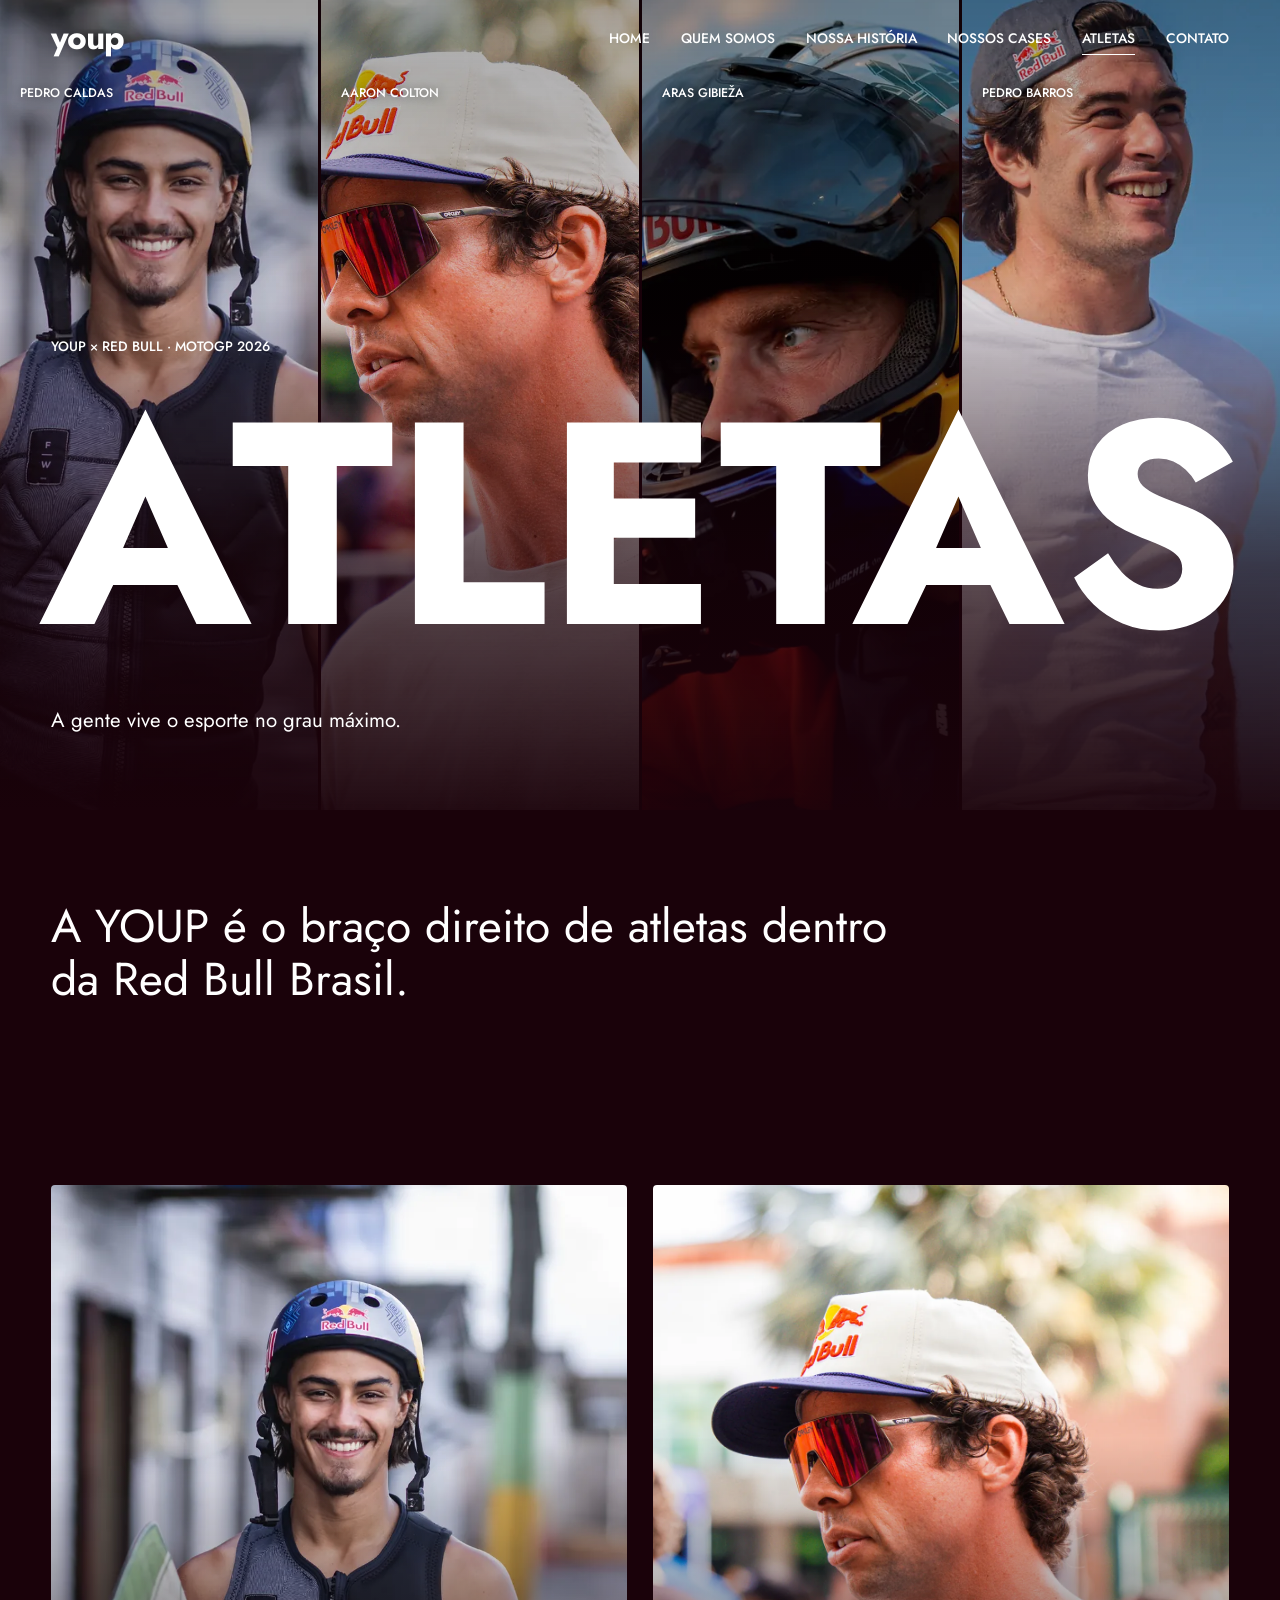
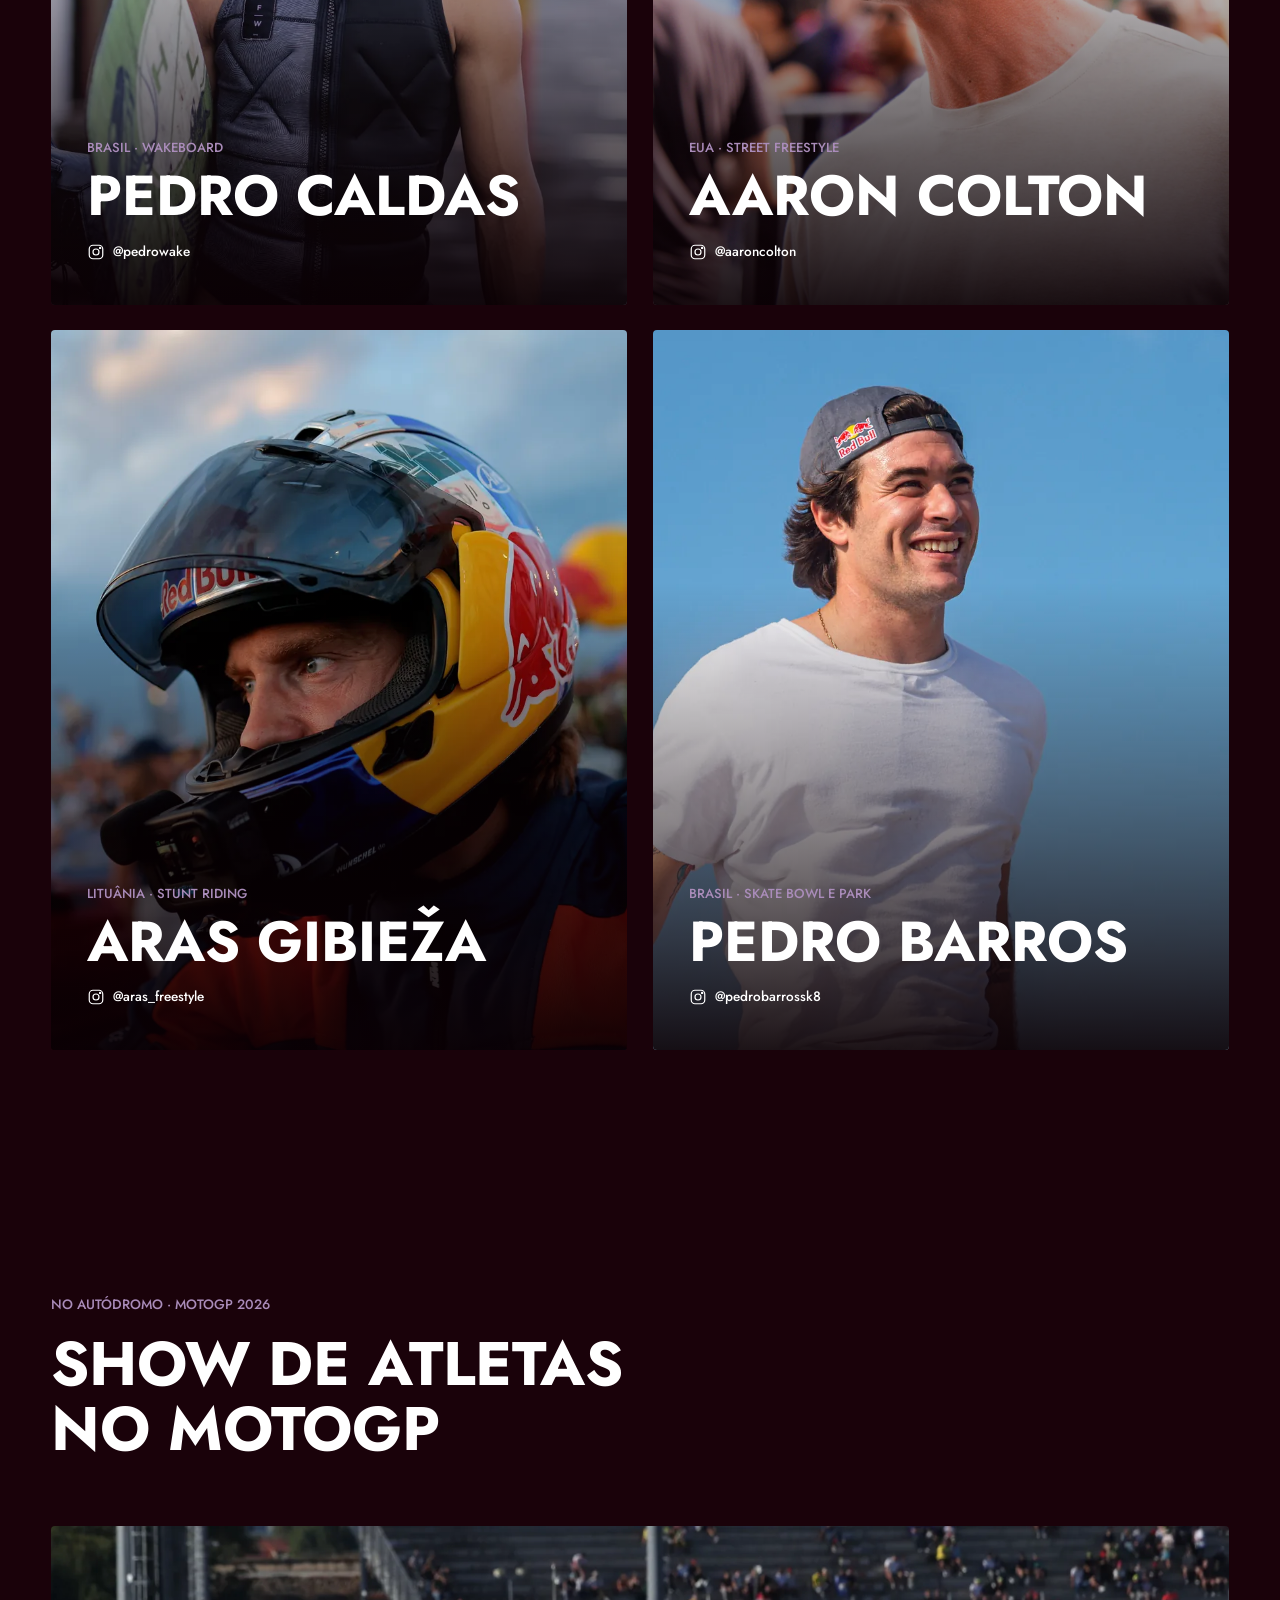
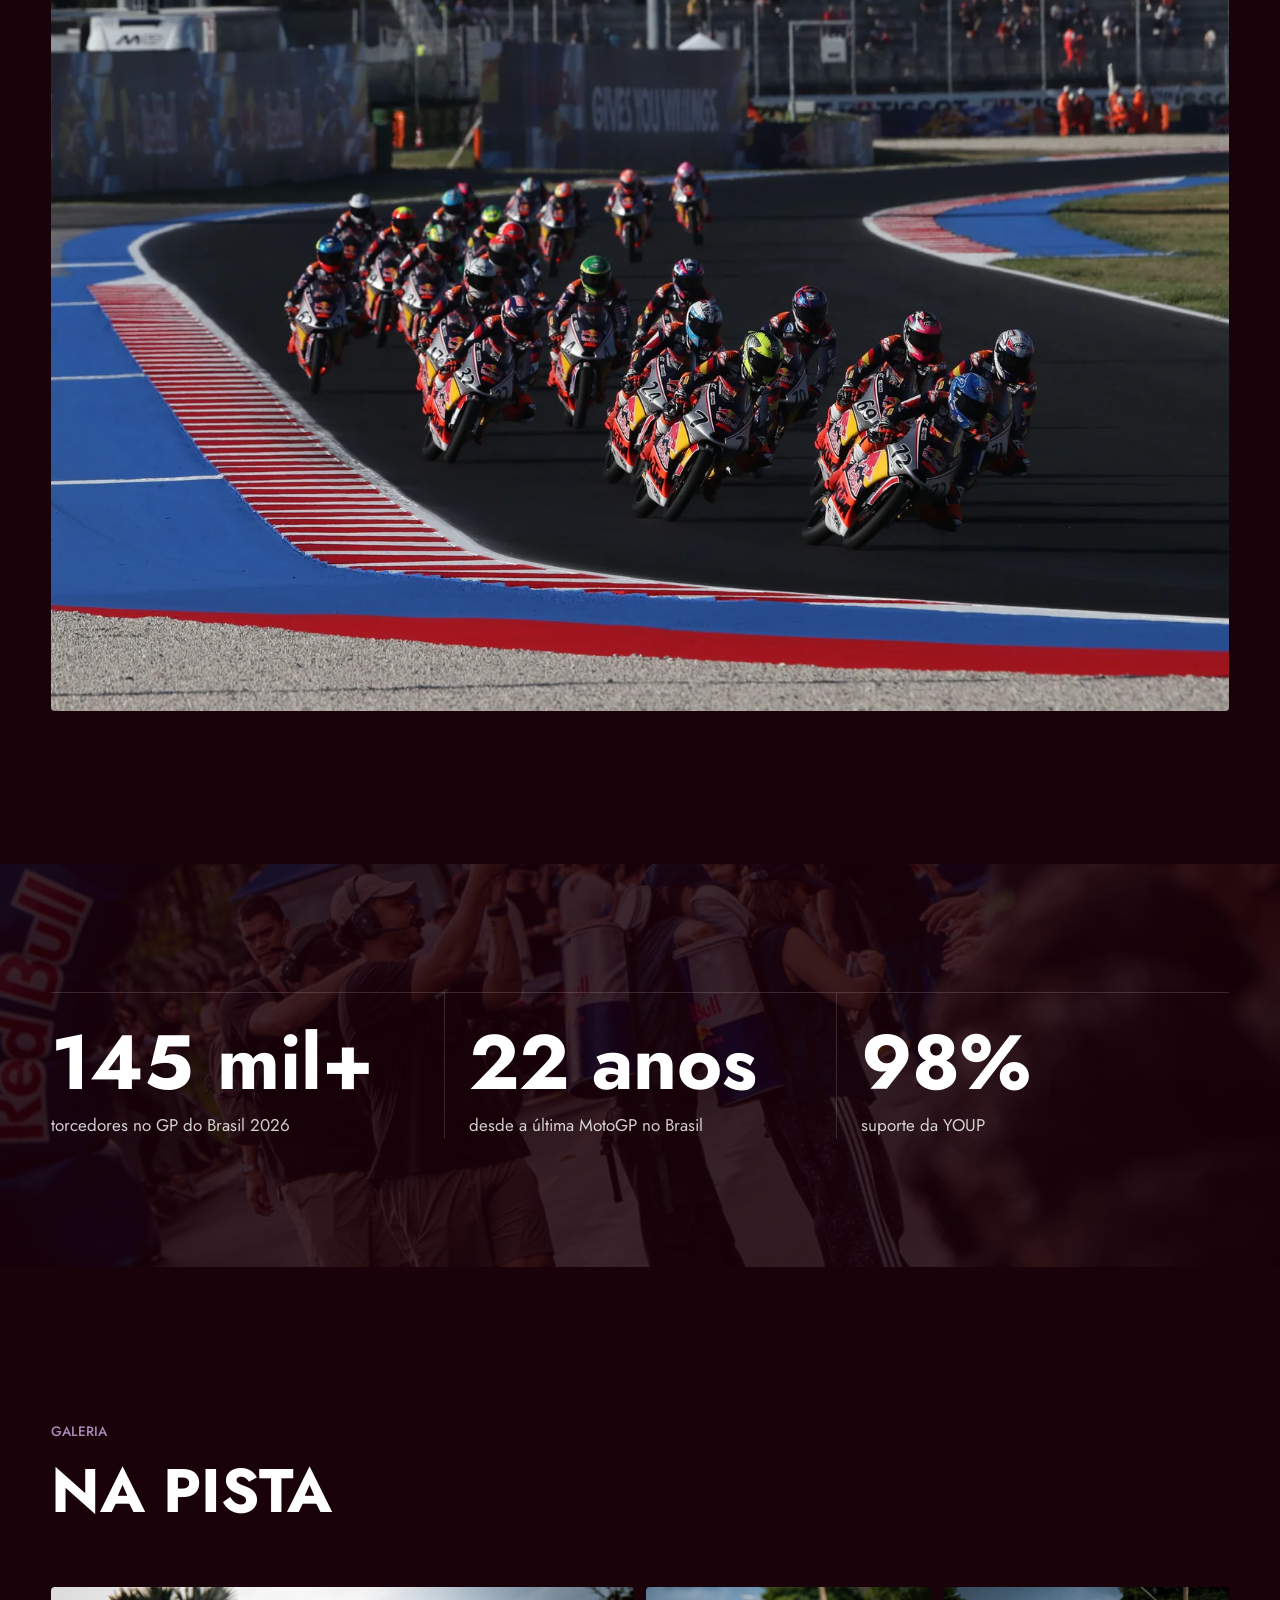
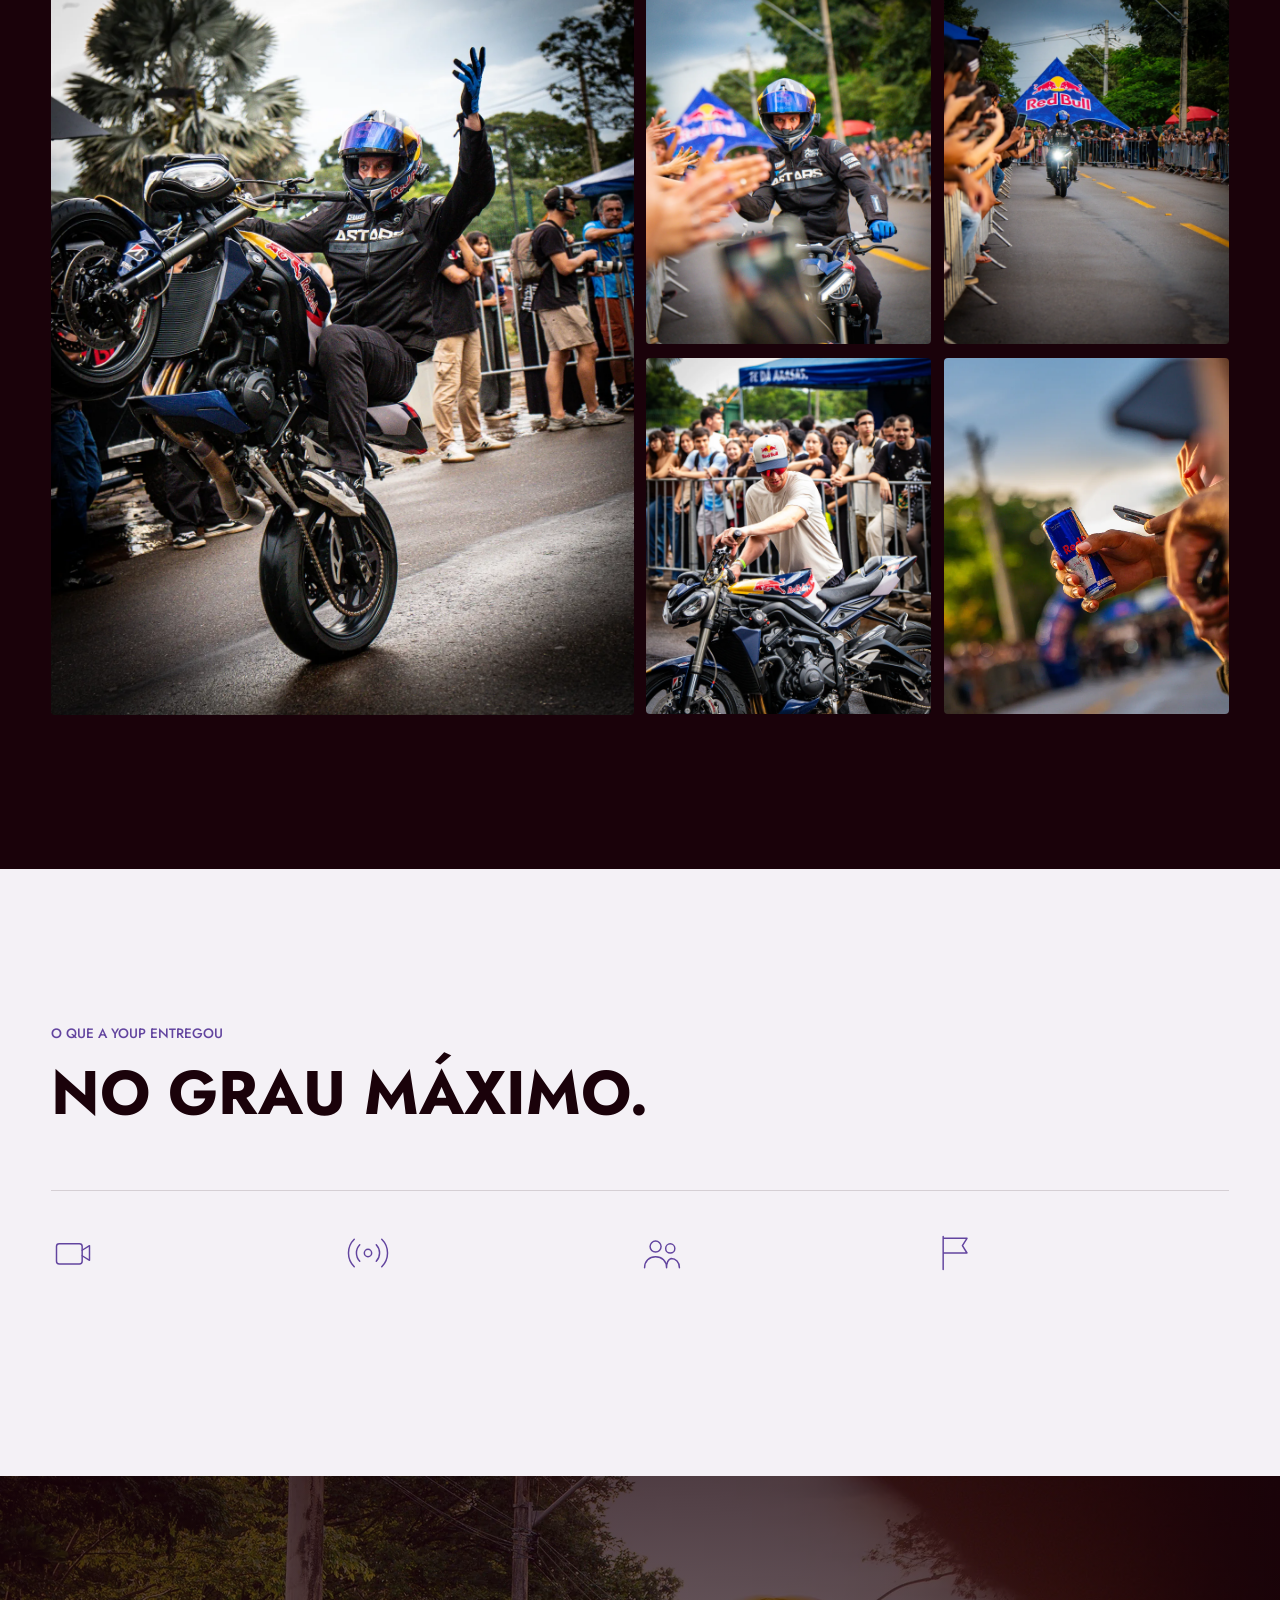
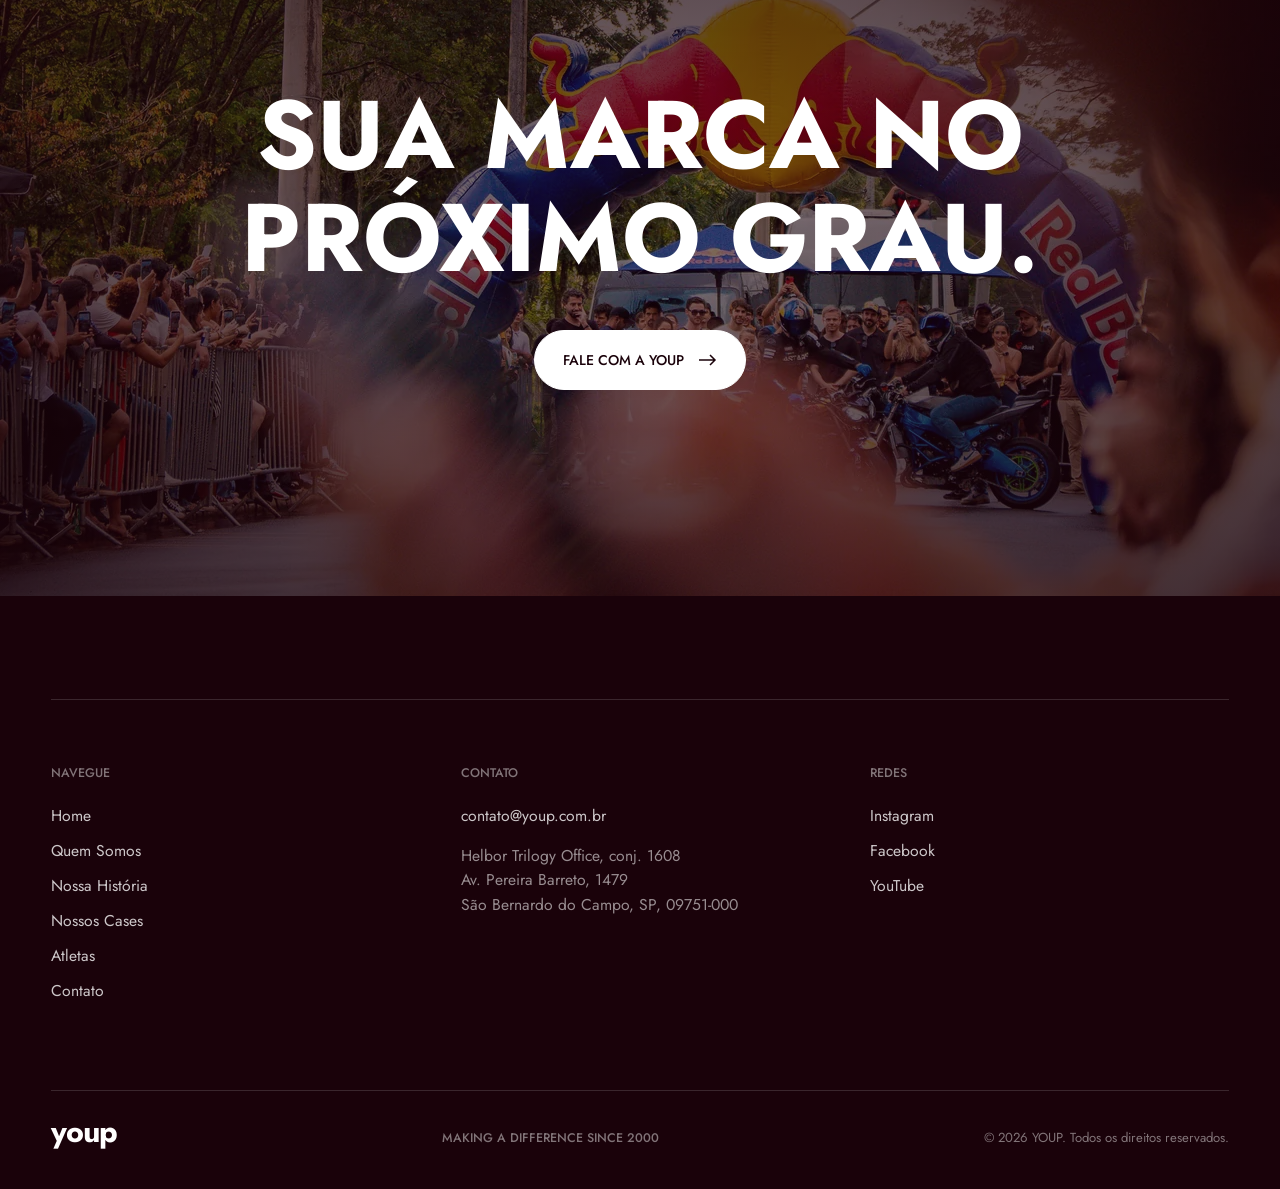
==== commit 2093f049: "Arruma a aba Atletas A pagina carregava assets/css/atletas.css, que nunca tinha sido baixado no espe" ====
--- a/atletas.html
+++ b/atletas.html
@@ -158,7 +158,7 @@
     <img class="at-cta__bg" src="assets/atletas/_DSC5480.webp" alt="" aria-hidden="true" loading="lazy">
     <div class="wrap" data-reveal>
       <h2 class="display-l">Sua marca no<br>próximo grau.</h2>
-      <a class='btn btn--solid' href='/contato'>Fale com a Youp <svg class="arrow" width="18" height="12" viewBox="0 0 18 12" aria-hidden="true"><path d="M0 6h16M11 1l5 5-5 5" fill="none" stroke="currentColor" stroke-width="1.5"/></svg></a>
+      <a class='btn btn--solid' href="contato.html">Fale com a Youp <svg class="arrow" width="18" height="12" viewBox="0 0 18 12" aria-hidden="true"><path d="M0 6h16M11 1l5 5-5 5" fill="none" stroke="currentColor" stroke-width="1.5"/></svg></a>
     </div>
   </section>
 
--- a/assets/css/style.css
+++ b/assets/css/style.css
@@ -511,19 +511,30 @@
 .field.invalid input, .field.invalid textarea { border-color: #ffb3a8; }
 .form-status { grid-column: 1 / -1; font-size: 1rem; }
 
-/* --- Footer ------------------------------------------------------------- */
-.site-footer { padding: clamp(5rem, 10vw, 9rem) 0 calc(2rem + env(safe-area-inset-bottom, 0px)); overflow: hidden; }
-.site-footer .top { display: flex; justify-content: space-between; gap: 3rem; flex-wrap: wrap; align-items: flex-end; }
-.site-footer .slogan { font-family: var(--font-display); font-weight: var(--peso-titulo); text-transform: uppercase; font-size: clamp(2.2rem, 6vw, 5.5rem); line-height: .92; }
-.site-footer .cols { display: grid; grid-template-columns: repeat(3, minmax(0, 1fr)); gap: 2rem; margin-top: clamp(3.5rem, 7vw, 6rem); padding-top: 2rem; border-top: 1px solid rgba(255,255,255,.25); }
-.site-footer .cols h4 { margin: 0 0 1rem; font-family: var(--font-display); font-size: .78rem; text-transform: uppercase; }
+/* --- Footer ------------------------------------------------------------
+   Minimalista: uma régua, três colunas de links e a base com o logotipo.
+   Sem degradê, sem slogan repetido, sem logotipo gigante.
+   ----------------------------------------------------------------------- */
+.site-footer { background: var(--vinho); padding: clamp(4rem, 8vw, 7rem) 0 calc(2.5rem + env(safe-area-inset-bottom, 0px)); }
+.site-footer .cols { display: grid; grid-template-columns: repeat(3, minmax(0, 1fr)); gap: clamp(2rem, 4vw, 4rem); padding-top: clamp(2.5rem, 5vw, 4rem); border-top: 1px solid var(--linha); }
+.site-footer .cols h4 { margin: 0 0 1.2rem; font-family: var(--font-display); font-weight: var(--peso-cabecalho); font-size: .78rem; text-transform: uppercase; color: rgba(255, 255, 255, .45); }
 .site-footer .cols ul { list-style: none; margin: 0; padding: 0; }
-.site-footer .cols li { margin-bottom: .45rem; }
-.site-footer .cols a:hover { opacity: .7; }
-.site-footer .big { margin-top: clamp(3rem, 6vw, 5rem); display: flex; justify-content: space-between; align-items: flex-end; flex-wrap: wrap; gap: 1rem; }
-.site-footer .big .wordmark { font-size: clamp(6rem, 24vw, 22rem); line-height: .72; }
-.site-footer small { font-size: .8rem; color: rgba(255,255,255,.7); }
-@media (max-width: 700px) { .site-footer .cols { grid-template-columns: 1fr 1fr; } }
+.site-footer .cols li { margin-bottom: .62rem; font-size: .98rem; color: rgba(255, 255, 255, .78); }
+.site-footer .cols li.endereco { line-height: 1.55; margin-top: 1rem; color: rgba(255, 255, 255, .55); }
+.site-footer .cols a { transition: color .3s var(--ease); }
+.site-footer .cols a:hover { color: var(--branco); }
+.site-footer .base {
+  margin-top: clamp(3rem, 6vw, 5rem); padding-top: 1.75rem;
+  border-top: 1px solid var(--linha);
+  display: flex; align-items: baseline; justify-content: space-between; gap: 1rem 2rem; flex-wrap: wrap;
+}
+.site-footer .base .wordmark { font-size: 1.9rem; }
+.site-footer .base__nota { font-family: var(--font-display); font-weight: var(--peso-cabecalho); font-size: .78rem; text-transform: uppercase; color: rgba(255, 255, 255, .45); }
+.site-footer small { font-size: .82rem; color: rgba(255, 255, 255, .45); }
+@media (max-width: 760px) {
+  .site-footer .cols { grid-template-columns: 1fr 1fr; }
+  .site-footer .base { flex-direction: column; align-items: flex-start; }
+}
 
 /* --- Animações de entrada ---------------------------------------------- */
 .js [data-reveal] { opacity: 0; transform: translateY(40px); transition: opacity 1.1s var(--ease), transform 1.1s var(--ease); }
@@ -565,6 +576,33 @@
 .card div.card__img { position: absolute; inset: 0; }
 .card div.card__img::after { content: "Fotos em breve"; position: absolute; top: 50%; left: 50%; transform: translate(-50%, -50%); font-family: var(--font-display); font-weight: var(--peso-cabecalho); font-size: .78rem; text-transform: uppercase; border: 1px solid rgba(255,255,255,.5); border-radius: 999px; padding: .55rem 1rem; white-space: nowrap; }
 
+/* --- Manifesto ---------------------------------------------------------
+   O texto fica parado no centro enquanto a página rola e as palavras acendem
+   uma a uma, da esquerda para a direita. Sem JS o texto já nasce legível.
+   ----------------------------------------------------------------------- */
+.manifesto { background: var(--vinho); }
+.manifesto__track { position: relative; }
+.manifesto__stage { display: grid; align-content: center; min-height: 100svh; padding-block: clamp(5rem, 12vh, 9rem); }
+.manifesto--pinned .manifesto__track { height: 240svh; }
+.manifesto--pinned .manifesto__stage { position: sticky; top: 0; height: 100svh; min-height: 520px; }
+.manifesto__texto {
+  margin: 0;
+  font-family: var(--font-display); font-weight: var(--peso-texto);
+  font-size: clamp(1.75rem, 3.3vw, 3.4rem); line-height: 1.26;
+  max-width: 24ch; text-wrap: balance;
+}
+.manifesto__assina {
+  display: flex; align-items: center; gap: 1rem;
+  margin: clamp(2.5rem, 6vh, 4.5rem) 0 0;
+  font-family: var(--font-display); font-weight: var(--peso-cabecalho);
+  font-size: .82rem; text-transform: uppercase; color: rgba(255, 255, 255, .5);
+}
+.manifesto__risco { display: block; width: 40px; height: 1px; background: rgba(255, 255, 255, .5); }
+
+/* Cada palavra tem uma cópia acesa por cima, revelada por clip-path. */
+.pal { position: relative; display: inline-block; color: rgba(255, 255, 255, .22); }
+.pal > i { position: absolute; left: 0; top: 0; font-style: normal; color: var(--branco); clip-path: inset(0 100% 0 0); white-space: pre; }
+
 /* --- Intro de carregamento ---------------------------------------------
    Véu com o logotipo, uma linha que completa e some. Sem JS o <noscript>
    esconde o véu; com movimento reduzido, o JS tira na hora.
@@ -590,3 +628,6 @@
 .intro--rapida .intro__marca { animation-duration: .35s; }
 @keyframes intro-marca { to { opacity: 1; transform: none; } }
 .intro-ativa { overflow: hidden; }
+
+/* Bloco escondido por não ter conteúdo real ainda: some de verdade. */
+[hidden] { display: none !important; }
--- a/assets/css/atletas.css
+++ b/assets/css/atletas.css
@@ -0,0 +1,140 @@
+/* ==========================================================================
+   Seção ATLETAS (atletas.html), mobile first.
+   Reaproveita tokens, tipografia e componentes de style.css.
+   ========================================================================== */
+
+/* Texto a preencher: visível de propósito */
+.at-fill { background: rgba(170, 140, 186, .22); outline: 1px dashed var(--roxo-claro); outline-offset: 2px; padding-inline: .2em; }
+.light .at-fill { background: rgba(98, 68, 159, .1); outline-color: var(--roxo); }
+
+/* Reveal desta seção: fade + 24px, 500 ms, ease-out */
+.js #atletas [data-reveal] { transform: translateY(24px); transition: opacity .5s ease-out, transform .5s ease-out; }
+.js #atletas [data-reveal].is-in { transform: none; }
+.js #atletas [data-reveal-delay="1"] { transition-delay: .08s; }
+.js #atletas [data-reveal-delay="2"] { transition-delay: .16s; }
+.js #atletas [data-reveal-delay="3"] { transition-delay: .24s; }
+
+/* 1. HERO ---------------------------------------------------------------- */
+.at-hero { position: relative; height: 90vh; height: 90svh; min-height: 520px; overflow: hidden; display: flex; align-items: flex-end; background: var(--preto); }
+/* Painéis: um atleta ao lado do outro, separados por uma fresta */
+.at-hero__panels { position: absolute; inset: 0; display: grid; grid-template-columns: 1fr 1fr; gap: 3px; background: var(--vinho); }
+.at-hero__panel { position: relative; margin: 0; overflow: hidden; }
+.at-hero__panel img { position: absolute; left: 0; right: 0; top: -10%; width: 100%; height: 110%; object-fit: cover; object-position: var(--pos, 50% 30%); }
+.at-hero__panel figcaption {
+  position: absolute; z-index: 3; left: 0; right: 0; top: calc(var(--header-h) + env(safe-area-inset-top, 0px) + .5rem);
+  padding-inline: 1rem; font-family: var(--font-display); font-weight: var(--peso-cabecalho);
+  font-size: .78rem; text-transform: uppercase; text-shadow: 0 1px 12px rgba(0,0,0,.6);
+}
+@media (max-width: 759px) {
+  .at-hero__panels { grid-template-columns: 1fr 1fr; grid-template-rows: 1fr 1fr; }
+  .at-hero__panel:nth-child(n+3) figcaption { top: .75rem; }
+}
+@media (min-width: 760px) {
+  .at-hero__panels { display: flex; }
+  .at-hero__panel { flex: 1 1 0; transition: flex-grow .7s var(--ease); }
+  .at-hero__panel figcaption { padding-inline: 1.25rem; }
+}
+@media (min-width: 760px) and (hover: hover) {
+  .at-hero__panels:hover .at-hero__panel { flex-grow: .85; }
+  .at-hero__panels .at-hero__panel:hover { flex-grow: 1.45; }
+}
+.at-hero::after {
+  content: ""; position: absolute; inset: 0; pointer-events: none;
+  background: linear-gradient(0deg, rgba(26,2,10,.96) 0%, rgba(26,2,10,.7) 30%, rgba(26,2,10,.15) 62%, rgba(0,0,0,.35) 100%);
+}
+.at-hero__content { position: relative; z-index: 2; padding-bottom: clamp(2rem, 6vh, 4.5rem); }
+.at-hero__title {
+  font-family: var(--font-display); font-weight: var(--peso-titulo); text-transform: uppercase;
+  font-size: clamp(4.2rem, 22.5vw, 23rem);   /* ~90% da largura */
+  line-height: .85; margin: .15em 0 .2em -.04em;
+}
+.at-hero .lead { max-width: none; }
+
+/* 2. INTRO --------------------------------------------------------------- */
+.at-intro .statement { max-width: 30ch; }
+
+/* 3. CARDS --------------------------------------------------------------- */
+.at-cards { display: grid; grid-template-columns: 1fr; gap: clamp(1rem, 2vw, 1.75rem); }
+.at-card { position: relative; overflow: hidden; border-radius: 4px; aspect-ratio: 4 / 5; background: #0d0105; isolation: isolate; }
+.at-card__photo { position: absolute; inset: 0; width: 100%; height: 100%; object-fit: cover; transition: transform .8s var(--ease); }
+.at-card__placeholder { position: absolute; inset: 0; display: grid; place-items: center; }
+.at-card__placeholder span { font-family: var(--font-display); font-weight: var(--peso-cabecalho); font-size: .82rem; text-transform: uppercase; border: 1px solid rgba(255,255,255,.5); border-radius: 999px; padding: .6rem 1.1rem; }
+.at-card::after { content: ""; position: absolute; inset: 0; z-index: 1; background: linear-gradient(180deg, transparent 35%, rgba(10,0,4,.92) 100%); }
+.at-card__body { position: absolute; left: 0; right: 0; bottom: 0; z-index: 2; padding: clamp(1.25rem, 3vw, 2.25rem); }
+.at-card__meta { font-family: var(--font-display); font-weight: var(--peso-cabecalho); font-size: .82rem; text-transform: uppercase; color: var(--roxo-claro); }
+.at-card__name { font-size: clamp(2rem, 4.4vw, 3.6rem); line-height: 1; margin: .5rem 0 0; transition: transform .6s var(--ease); }
+.at-card__bio { margin: .9rem 0 0; color: rgba(255,255,255,.85); max-width: 42ch; }
+.at-card__ig { display: inline-flex; gap: .5rem; align-items: center; margin-top: 1rem; font-family: var(--font-display); font-weight: var(--peso-cabecalho); font-size: .85rem; position: relative; z-index: 3; }
+.at-card__ig:hover { color: var(--roxo-claro); }
+.at-card__ig svg { width: 18px; height: 18px; }
+
+/* Hover (só em dispositivos com mouse): zoom, nome sobe, bio aparece */
+@media (hover: hover) {
+  .at-card__reveal { display: grid; grid-template-rows: 0fr; opacity: 0; transition: grid-template-rows .6s var(--ease), opacity .5s ease-out; }
+  .at-card__reveal > div { overflow: hidden; }
+  .at-card:hover .at-card__photo, .at-card:focus-within .at-card__photo { transform: scale(1.05); }
+  .at-card:hover .at-card__reveal, .at-card:focus-within .at-card__reveal { grid-template-rows: 1fr; opacity: 1; }
+  .at-card:hover .at-card__name, .at-card:focus-within .at-card__name { transform: translateY(-.35rem); }
+}
+
+/* 4. NO AUTÓDROMO ------------------------------------------------------- */
+.at-autodromo .section-head .eyebrow { color: var(--roxo-claro); }
+.at-autodromo__photo { margin: 0; border-radius: 4px; overflow: hidden; background: #0d0105; }
+.at-autodromo__photo img { width: 100%; height: auto; display: block; }   /* foto inteira, sem corte */
+
+/* 5. CONTADORES ---------------------------------------------------------- */
+.at-counters { position: relative; overflow: hidden; padding-block: clamp(4.5rem, 10vw, 8rem); }
+.at-counters__bg { position: absolute; inset: 0; width: 100%; height: 100%; object-fit: cover; }
+.at-counters::before { content: ""; position: absolute; inset: 0; z-index: 1; background: rgba(26, 2, 10, .85); }
+.at-counters .wrap { position: relative; z-index: 2; }
+.at-counters__grid { display: grid; grid-template-columns: 1fr; border-top: 1px solid var(--linha); }
+.at-counters__grid > div { padding: 1.75rem 0; border-bottom: 1px solid var(--linha); }
+.at-counters .n { font-family: var(--font-display); font-weight: var(--peso-titulo); font-size: clamp(2.8rem, 6vw, 5.5rem); line-height: 1; display: block; white-space: nowrap; }
+.at-counters .n.at-fill { font-size: clamp(1.6rem, 3vw, 2.4rem); display: inline-block; }
+.at-counters .l { display: block; margin-top: .6rem; color: rgba(255,255,255,.8); }
+
+/* 6. GALERIA ------------------------------------------------------------- */
+.at-galeria__grid {
+  display: grid; grid-auto-flow: column; grid-auto-columns: 78%; gap: .75rem;
+  overflow-x: auto; scroll-snap-type: x mandatory; padding-inline: var(--gutter); scrollbar-width: none;
+}
+.at-galeria__grid::-webkit-scrollbar { display: none; }
+.at-galeria__grid figure { margin: 0; scroll-snap-align: center; border-radius: 4px; overflow: hidden; aspect-ratio: 4 / 5; cursor: zoom-in; background: #0d0105; }
+.at-galeria__grid img { width: 100%; height: 100%; object-fit: cover; transition: transform 1s var(--ease); }
+.at-galeria__grid figure:hover img { transform: scale(1.04); }
+.at-credit { margin-top: 1.25rem; font-size: .85rem; color: var(--cinza); }
+
+/* 7. ENTREGAS ------------------------------------------------------------ */
+.at-entregas__grid { display: grid; grid-template-columns: 1fr; border-top: 1px solid rgba(26,2,10,.14); }
+.at-entregas__grid article { padding: 2rem 0; border-bottom: 1px solid rgba(26,2,10,.14); }
+.at-entregas__grid svg { width: 44px; height: 44px; fill: none; stroke: var(--roxo); stroke-width: 1.6; stroke-linecap: round; stroke-linejoin: round; }
+.at-entregas__grid h3 { font-size: 1rem; margin: 1.25rem 0 .75rem; line-height: 1.3; }
+
+/* 8. CTA ----------------------------------------------------------------- */
+.at-cta { position: relative; overflow: hidden; min-height: 80vh; display: flex; align-items: center; text-align: center; padding-block: 6rem; }
+.at-cta__bg { position: absolute; inset: 0; width: 100%; height: 100%; object-fit: cover; object-position: 50% 45%; }
+.at-cta::before { content: ""; position: absolute; inset: 0; z-index: 1; background: radial-gradient(80% 70% at 50% 50%, rgba(26,2,10,.55), rgba(26,2,10,.85)); }
+.at-cta .wrap { position: relative; z-index: 2; }
+.at-cta .display-l { margin-bottom: 2.5rem; }
+
+/* Tablet e desktop ------------------------------------------------------- */
+@media (min-width: 760px) {
+  .at-cards { grid-template-columns: 1fr 1fr; }
+  .at-counters__grid { grid-template-columns: repeat(3, 1fr); }
+  .at-counters__grid > div { padding: 2rem 1.5rem 0 0; border-bottom: 0; }
+  .at-counters__grid > div + div { padding-left: 1.5rem; border-left: 1px solid var(--linha); }
+  .at-entregas__grid { grid-template-columns: 1fr 1fr; }
+  .at-entregas__grid article:nth-child(odd) { padding-right: 2rem; }
+  .at-entregas__grid article:nth-child(even) { padding-left: 2rem; border-left: 1px solid rgba(26,2,10,.14); }
+
+  .at-galeria__grid {
+    grid-auto-flow: row; grid-template-columns: repeat(4, 1fr); grid-auto-columns: auto;
+    overflow: visible; max-width: var(--max); margin-inline: auto; gap: clamp(.5rem, 1vw, 1rem);
+  }
+  .at-galeria__grid figure:first-child { grid-column: span 2; grid-row: span 2; aspect-ratio: auto; }
+}
+@media (min-width: 1000px) {
+  .at-entregas__grid { grid-template-columns: repeat(4, 1fr); }
+  .at-entregas__grid article, .at-entregas__grid article:nth-child(odd), .at-entregas__grid article:nth-child(even) { padding: 2.5rem 1.75rem 2.5rem 0; border-bottom: 0; border-left: 0; }
+  .at-entregas__grid article + article { padding-left: 1.75rem; border-left: 1px solid rgba(26,2,10,.14); }
+}
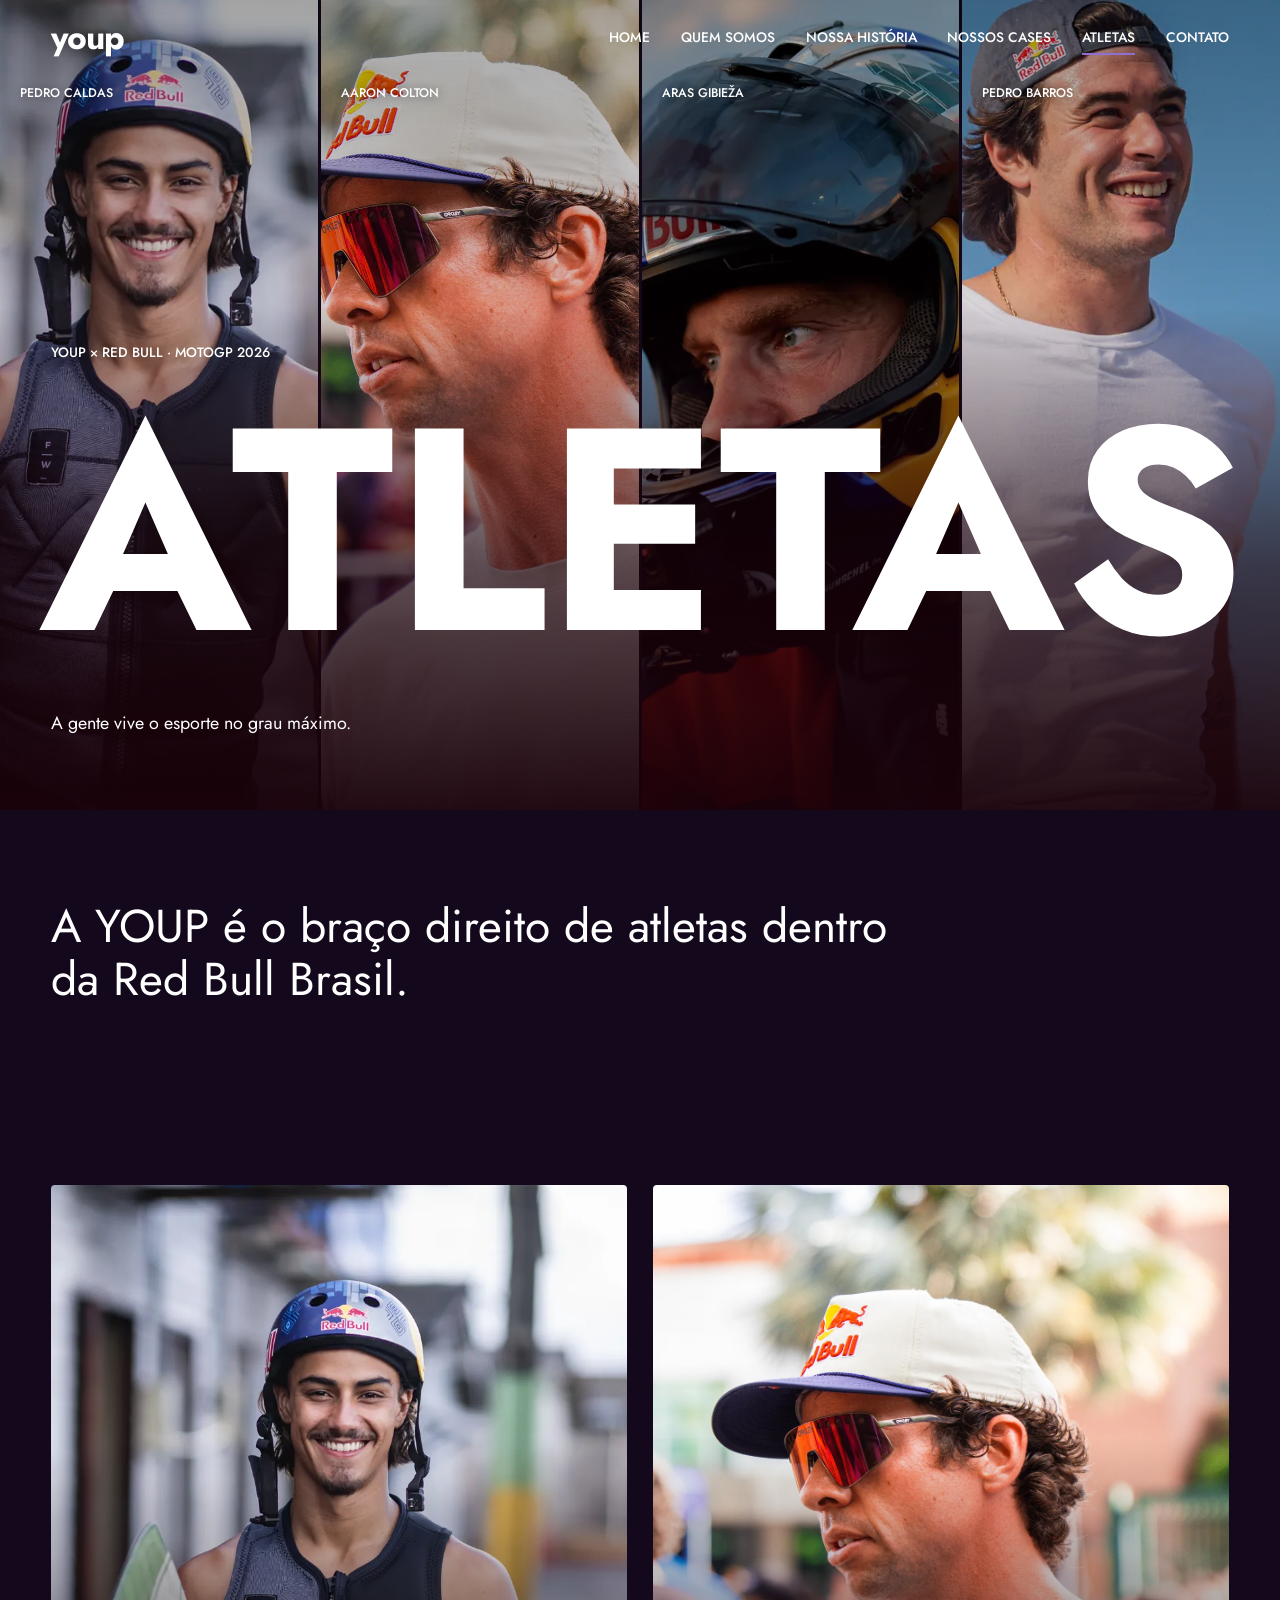
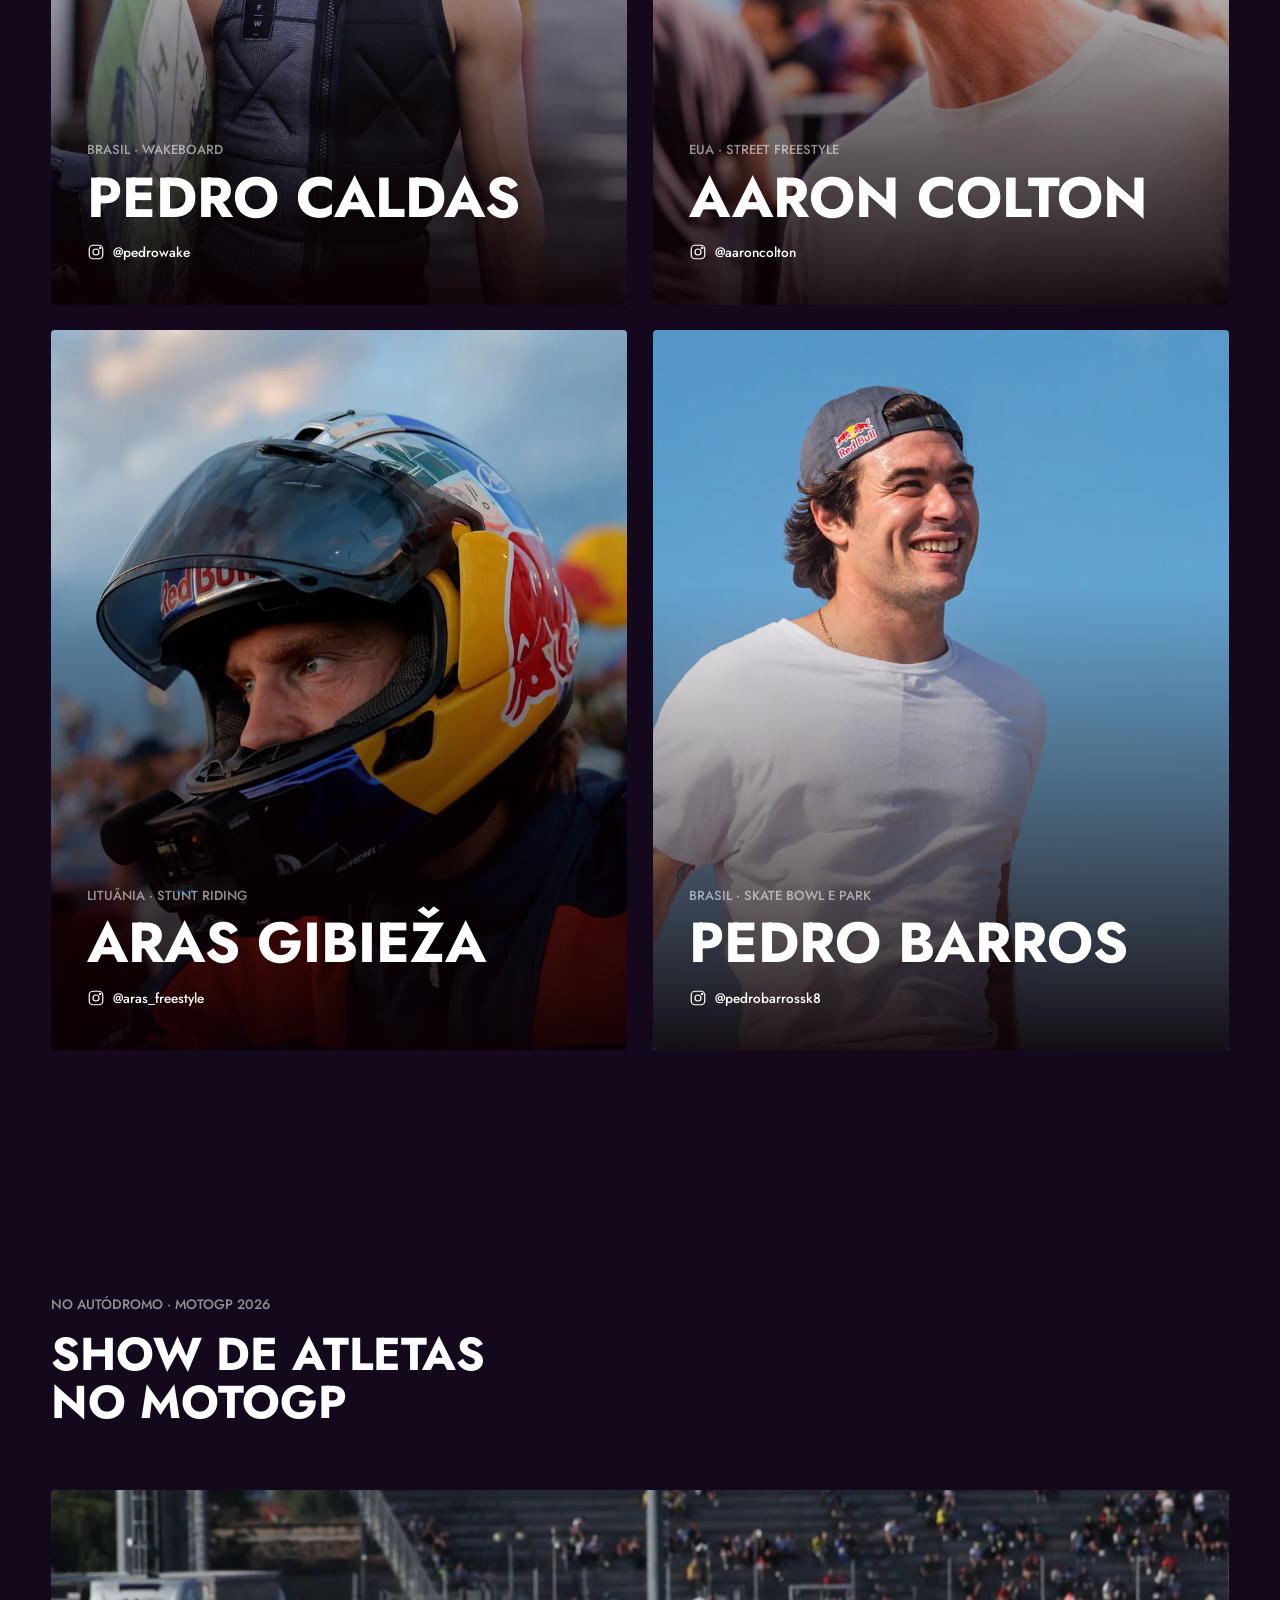
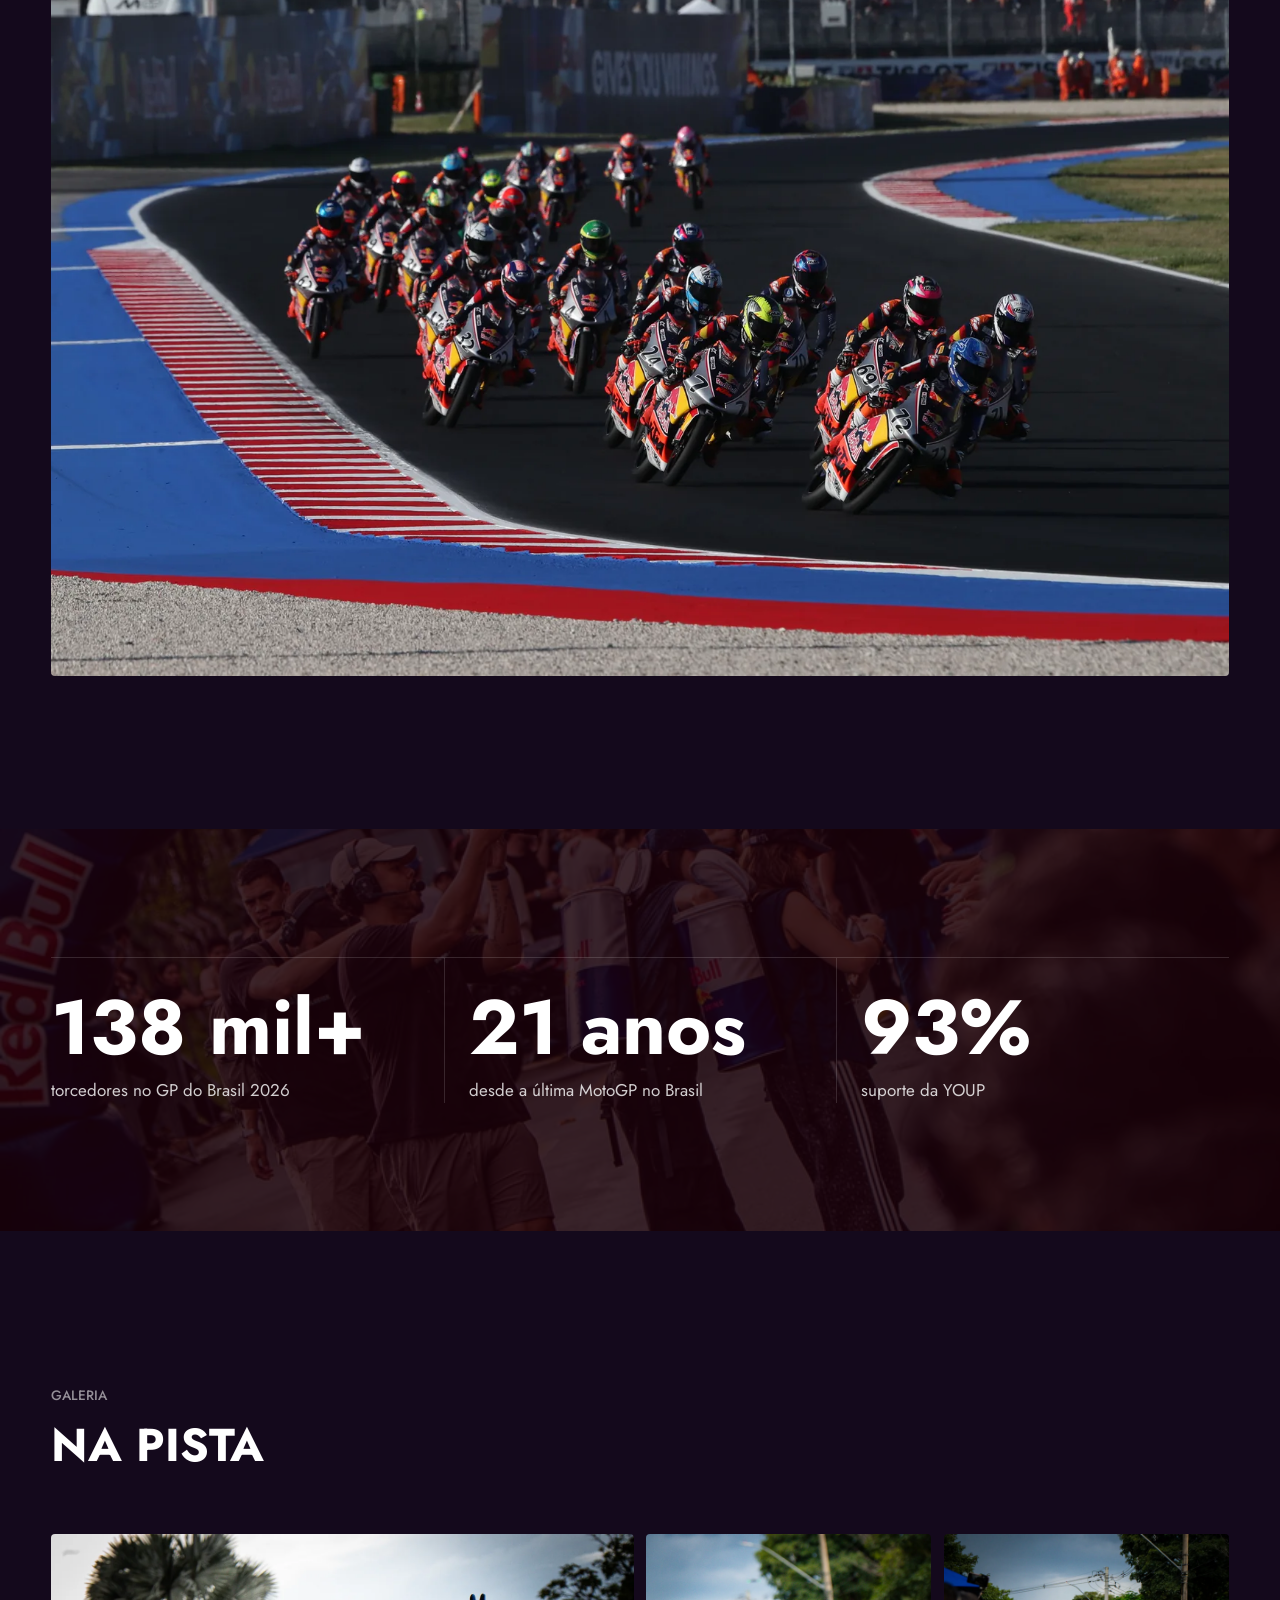
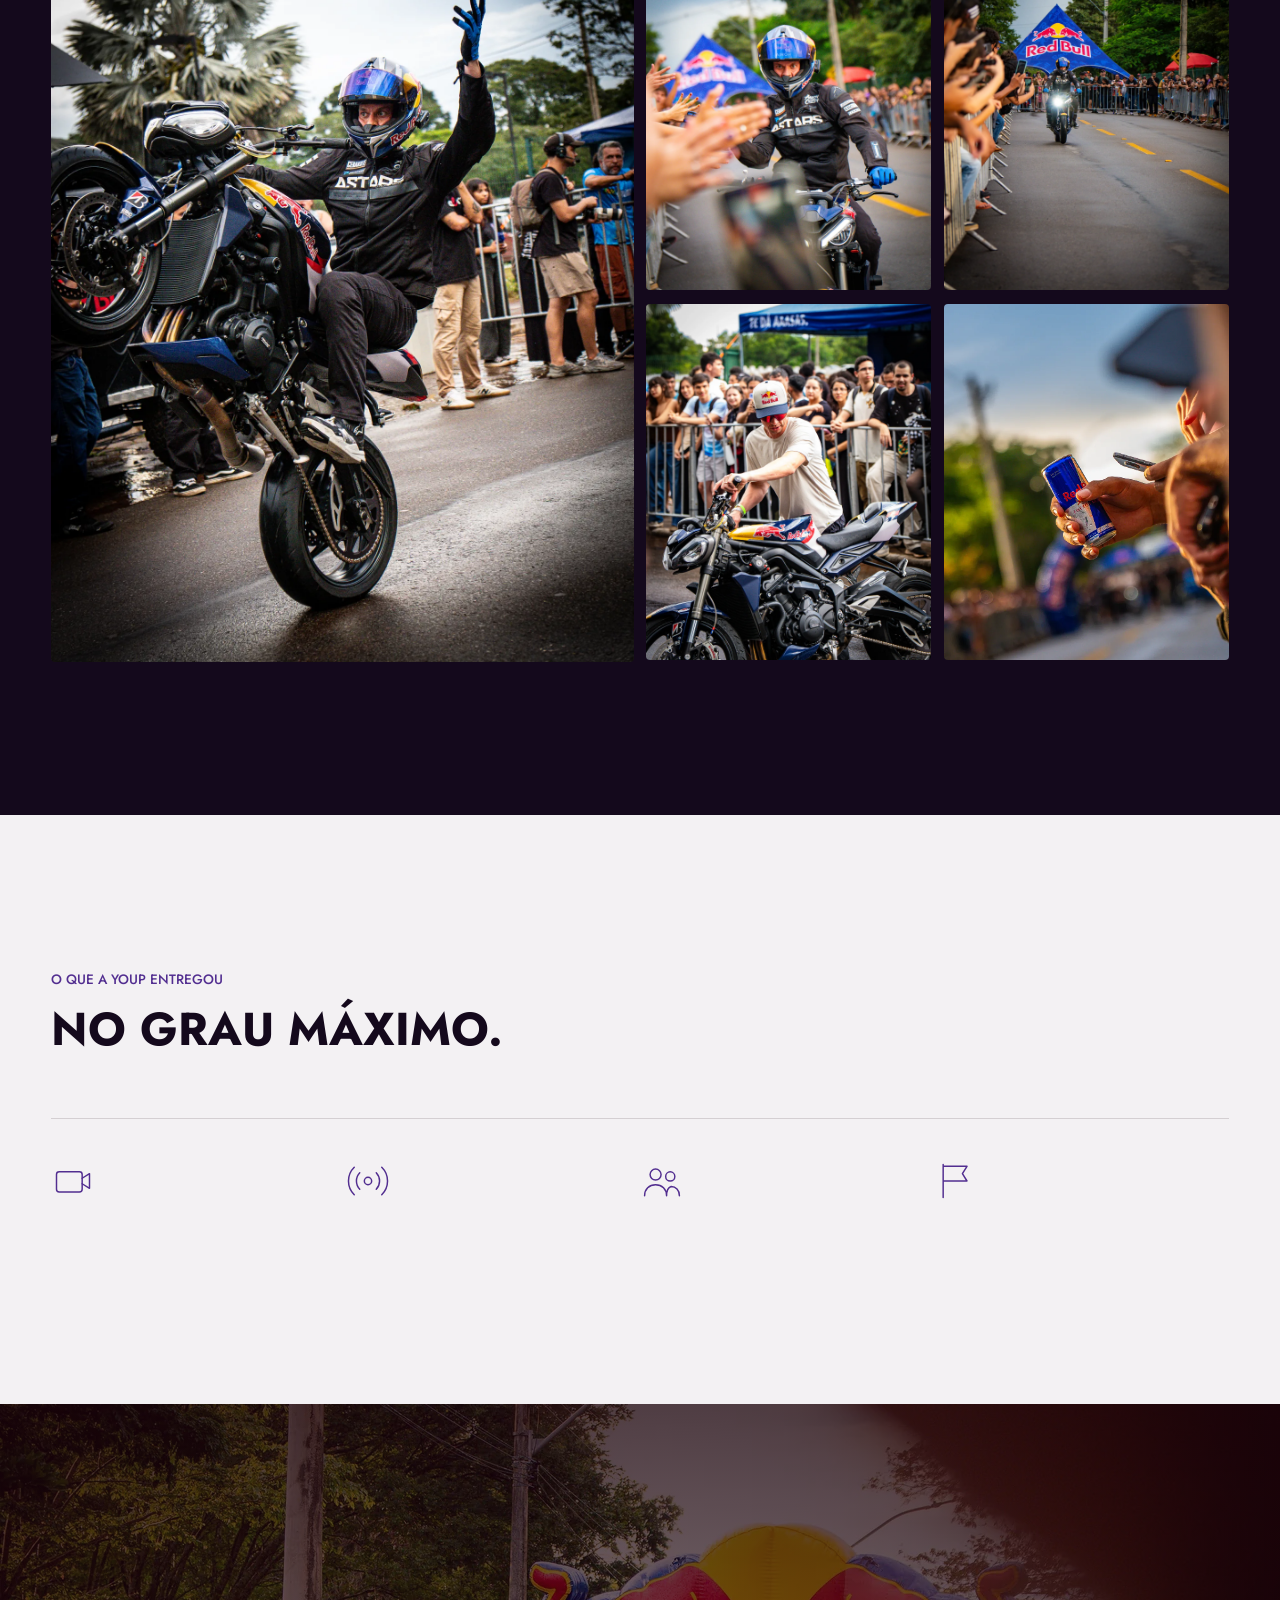
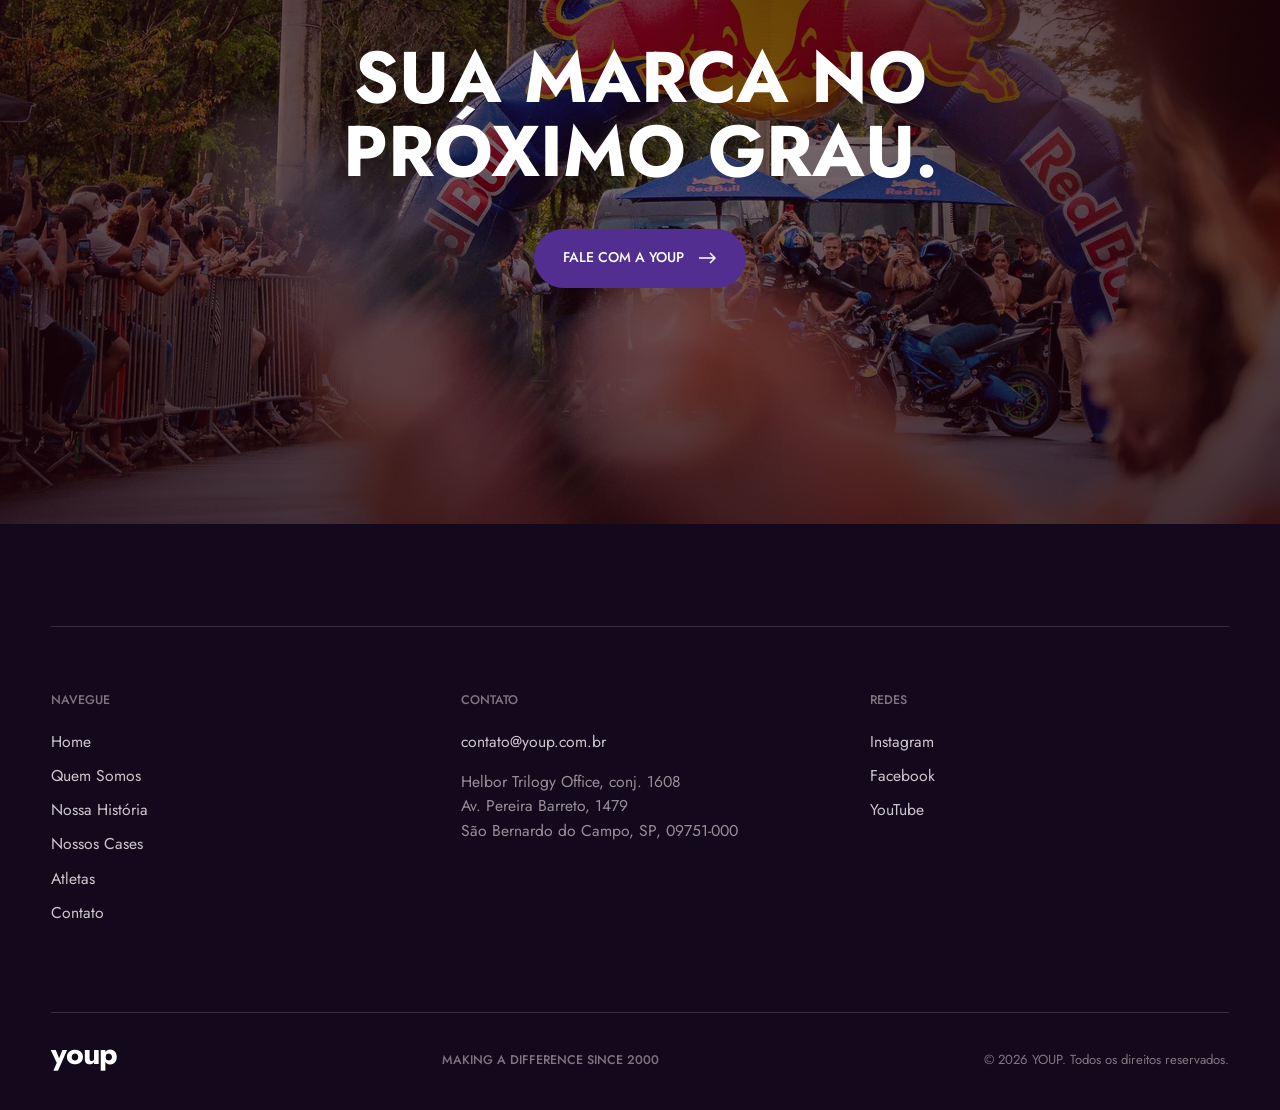
==== commit 3b3ff755: "Roxo da marca de volta: #522e90 O corte anterior tinha deixado o roxo escuro e apagado demais. Volta" ====
--- a/atletas.html
+++ b/atletas.html
@@ -11,7 +11,7 @@
   <meta property="og:title" content="Atletas · YOUP × Red Bull · MotoGP 2026">
   <meta property="og:description" content="A gente vive o esporte no grau máximo.">
   <meta property="og:image" content="assets/atletas/_DSC5734.webp">
-  <meta name="theme-color" content="#1a020a">
+  <meta name="theme-color" content="#14091c">
   <link rel="preconnect" href="https://fonts.googleapis.com">
   <link rel="preconnect" href="https://fonts.gstatic.com" crossorigin>
   <link href="https://fonts.googleapis.com/css2?family=Jost:wght@400;500;700&display=swap" rel="stylesheet">
--- a/assets/css/style.css
+++ b/assets/css/style.css
@@ -6,15 +6,16 @@
    ========================================================================== */
 
 :root {
-  --roxo: #62449f;          /* roxo YOUP (logo) */
-  --roxo-claro: #aa8cba;    /* lilás do degradê */
-  --magenta: #965da5;       /* meio do degradê */
-  --vinho: #1a020a;         /* fundo quase preto dos cases */
-  --brilho: #d9483b;        /* luz vermelho-alaranjada das bordas */
-  --preto: #000;
+  /* A cor da pagina vem da foto. O roxo da marca volta como acento, nao como area. */
+  --vinho: #14091c;         /* preto com o violeta da marca: fundo escuro */
+  --papel: #f3f1f3;         /* off-white: fundo claro */
   --branco: #fff;
-  --cinza: #a9a3ad;
+  --cinza: #8a8289;         /* texto de apoio, serve nos dois fundos */
+  --roxo: #522e90;          /* roxo YOUP: cheio sobre claro e como fundo de botao (9,8:1 com branco) */
+  --roxo-luz: #8f6fd4;      /* o mesmo roxo clareado para ler sobre o escuro (5:1) */
+  --preto: #000;            /* fundo atras de foto e do skip link, nao e cor de marca */
   --linha: rgba(255, 255, 255, .14);
+  --linha-clara: rgba(19, 10, 17, .12);
 
   --font-display: "Futura PT", "Futura LT Pro", "Jost", "Futura", "Century Gothic", sans-serif;
   --font-text: "Futura PT", "Futura LT Pro", "Jost", "Futura", "Century Gothic", sans-serif;
@@ -26,7 +27,8 @@
 
   --gutter: clamp(1.25rem, 4vw, 4rem);
   --max: 1600px;
-  --ease: cubic-bezier(.22, .61, .21, 1);
+  --ease: cubic-bezier(.4, 0, .2, 1);
+  --ease-entrada: cubic-bezier(.306, .1, .296, 1);
   --header-h: 76px;
 }
 
@@ -39,14 +41,14 @@
   font-family: var(--font-text);
   font-weight: var(--peso-texto);
   font-size: 1.0625rem;
-  line-height: 1.6;
+  line-height: 1.55;
   -webkit-font-smoothing: antialiased;
 }
 img, video { display: block; max-width: 100%; }
 a { color: inherit; text-decoration: none; }
 button { font: inherit; color: inherit; background: none; border: 0; cursor: pointer; }
 ::selection { background: var(--roxo); color: var(--branco); }
-:focus-visible { outline: 2px solid var(--roxo-claro); outline-offset: 3px; }
+:focus-visible { outline: 2px solid var(--roxo-luz); outline-offset: 3px; }
 
 .skip { position: absolute; left: -999px; top: 0; padding: .75rem 1rem; background: var(--branco); color: var(--preto); z-index: 999; }
 .skip:focus { left: 1rem; top: 1rem; }
@@ -61,9 +63,9 @@
   line-height: .92;
   margin: 0;
 }
-.display-xl { font-size: clamp(3rem, 11vw, 11rem); line-height: 1.1; }
-.display-l  { font-size: clamp(2.5rem, 7.5vw, 7.5rem); line-height: 1.08; }
-.display-m  { font-size: clamp(2rem, 4.8vw, 4.5rem); line-height: 1.06; }
+.display-xl { font-size: clamp(2.75rem, 8vw, 8.5rem); line-height: 1.04; }
+.display-l  { font-size: clamp(2.25rem, 5.6vw, 6rem); line-height: 1.04; }
+.display-m  { font-size: clamp(1.75rem, 3.6vw, 3.4rem); line-height: 1.04; }
 .display-s  { font-size: clamp(1.5rem, 2.6vw, 2.4rem); line-height: 1; }
 .eyebrow {
   font-family: var(--font-display);
@@ -71,7 +73,7 @@
   font-size: .85rem;
   text-transform: uppercase;
 }
-.lead { font-size: clamp(1.15rem, 1.6vw, 1.45rem); line-height: 1.5; max-width: 38ch; }
+.lead { font-size: clamp(1.12rem, 1.4vw, 1.35rem); line-height: 1.55; max-width: 42ch; }
 .muted { color: var(--cinza); }
 p { margin: 0 0 1em; }
 
@@ -87,22 +89,8 @@
 }
 
 /* --- Fundos ------------------------------------------------------------- */
-.grad {
-  position: relative;
-  background-color: var(--vinho);
-  background-image:
-    url("../media/marca/degrade.jpg"),
-    radial-gradient(120% 70% at 100% 0%, rgba(217, 72, 59, .35), transparent 50%),
-    linear-gradient(180deg, var(--roxo-claro) 0%, var(--magenta) 40%, var(--vinho) 85%);
-  background-size: cover;
-  background-position: center;
-}
-.grad--dark {
-  background-image:
-    radial-gradient(90% 60% at 0% 0%, rgba(217, 72, 59, .28), transparent 55%),
-    radial-gradient(80% 80% at 100% 100%, rgba(150, 93, 165, .35), transparent 60%),
-    linear-gradient(180deg, #120107, var(--vinho));
-}
+.grad { background: var(--vinho); }
+.grad--dark { background: #0e0616; }
 
 /* --- Header ------------------------------------------------------------- */
 .site-header {
@@ -112,12 +100,12 @@
   padding-top: env(safe-area-inset-top, 0px);
   transition: background-color .5s var(--ease), backdrop-filter .5s var(--ease), transform .5s var(--ease);
 }
-.site-header.is-solid { background: rgba(18, 1, 7, .72); backdrop-filter: blur(14px); -webkit-backdrop-filter: blur(14px); }
+.site-header.is-solid { background: rgba(14, 6, 20, .78); backdrop-filter: blur(14px); -webkit-backdrop-filter: blur(14px); }
 /* Ao passar o mouse (ou navegar pelo teclado), o header fica branco, com o logo e o menu em roxo YOUP. */
 .site-header:hover, .site-header:focus-within { background: var(--branco); backdrop-filter: none; -webkit-backdrop-filter: none; }
 .site-header .wordmark, .nav a, .burger { transition: color .3s var(--ease); }
 .site-header:hover .wordmark, .site-header:focus-within .wordmark,
-.site-header:hover .burger, .site-header:focus-within .burger { color: var(--roxo); }
+.site-header:hover .burger, .site-header:focus-within .burger { color: var(--vinho); }
 .site-header:hover .nav a, .site-header:focus-within .nav a { color: var(--vinho); }
 .site-header:hover .nav a:hover, .site-header:focus-within .nav a:hover,
 .site-header:hover .nav a[aria-current="page"], .site-header:focus-within .nav a[aria-current="page"] { color: var(--roxo); }
@@ -136,8 +124,8 @@
   padding-block: .4rem;
 }
 .nav a::after {
-  content: ""; position: absolute; left: 0; right: 0; bottom: 0; height: 1px;
-  background: currentColor; transform: scaleX(0); transform-origin: right;
+  content: ""; position: absolute; left: 0; right: 0; bottom: 0; height: 2px;
+  background: var(--roxo-luz); transform: scaleX(0); transform-origin: right;
   transition: transform .5s var(--ease);
 }
 .nav a:hover::after, .nav a[aria-current="page"]::after { transform: scaleX(1); transform-origin: left; }
@@ -180,8 +168,8 @@
   transition: background-color .4s var(--ease), color .4s var(--ease);
 }
 .btn:hover { background: var(--branco); color: var(--vinho); border-color: var(--branco); }
-.btn--solid { background: var(--branco); color: var(--vinho); border-color: var(--branco); }
-.btn--solid:hover { background: var(--roxo); color: var(--branco); border-color: var(--roxo); }
+.btn--solid { background: var(--roxo); color: var(--branco); border-color: var(--roxo); }
+.btn--solid:hover { background: var(--branco); color: var(--roxo); border-color: var(--branco); }
 .btn .arrow { transition: transform .4s var(--ease); }
 .btn:hover .arrow { transform: translateX(4px); }
 .link-arrow { font-family: var(--font-display); font-weight: var(--peso-cabecalho); font-size: .86rem; text-transform: uppercase; display: inline-flex; gap: .7rem; align-items: center; }
@@ -197,13 +185,12 @@
 @media (max-width: 760px) { .hero__slide img { object-position: var(--pos-cel, 30% 50%); } }
 .hero__slide { opacity: 0; transition: opacity 1.6s var(--ease); }
 .hero__slide.is-active { opacity: 1; }
-.hero__slide img { transform: scale(1.12); transition: transform 9s linear; }
+.hero__slide img { transform: scale(1.05); transition: transform 11s linear; }
 .hero__slide.is-active img { transform: scale(1); }
 .hero::after {
   content: ""; position: absolute; inset: 0; pointer-events: none;
   background:
-    linear-gradient(180deg, rgba(0,0,0,.5) 0%, rgba(0,0,0,.12) 28%, rgba(26,2,10,.35) 50%, rgba(26,2,10,.94) 100%),
-    radial-gradient(60% 50% at 0% 100%, rgba(98,68,159,.45), transparent 70%);
+    linear-gradient(180deg, rgba(0,0,0,.5) 0%, rgba(0,0,0,.12) 28%, rgba(20,9,28,.35) 50%, rgba(20,9,28,.94) 100%);
 }
 .hero__content { position: absolute; inset: auto 0 0 0; z-index: 2; padding-bottom: clamp(2.5rem, 7vh, 5rem); }
 .hero__content .wrap { display: flex; justify-content: space-between; align-items: flex-end; gap: 2rem; flex-wrap: wrap; }
@@ -212,7 +199,7 @@
 .hero__caption strong { display: block; font-family: var(--font-display); text-transform: uppercase; font-size: .82rem; color: var(--branco); margin-bottom: .3rem; }
 .hero__dots { display: flex; gap: .5rem; margin-top: 1rem; }
 .hero__dots button { width: 28px; height: 2px; background: rgba(255,255,255,.35); padding: 0; position: relative; overflow: hidden; }
-.hero__dots button.is-active::after { content: ""; position: absolute; inset: 0; background: var(--branco); animation: dot 6s linear forwards; transform-origin: left; }
+.hero__dots button.is-active::after { content: ""; position: absolute; inset: 0; background: var(--roxo-luz); animation: dot 6s linear forwards; transform-origin: left; }
 @keyframes dot { from { transform: scaleX(0); } to { transform: scaleX(1); } }
 .scroll-cue { position: absolute; left: 50%; bottom: 1.25rem; z-index: 2; width: 1px; height: 48px; background: rgba(255,255,255,.25); overflow: hidden; }
 .scroll-cue::after { content: ""; position: absolute; left: 0; top: -50%; width: 100%; height: 50%; background: var(--branco); animation: cue 2.2s var(--ease) infinite; }
@@ -223,7 +210,7 @@
 .page-hero--img { min-height: 100vh; min-height: 100svh; }
 .page-hero__bg { position: absolute; inset: 0; }
 .page-hero__bg img { width: 100%; height: 100%; object-fit: cover; }
-.page-hero--img::after { content: ""; position: absolute; inset: 0; background: linear-gradient(180deg, rgba(0,0,0,.4), transparent 35%, rgba(26,2,10,.95)); }
+.page-hero--img::after { content: ""; position: absolute; inset: 0; background: linear-gradient(180deg, rgba(0,0,0,.4), transparent 35%, rgba(20,9,28,.94)); }
 .page-hero .wrap { position: relative; z-index: 2; }
 .page-hero .eyebrow { display: block; margin-bottom: 1.25rem; }
 
@@ -231,15 +218,15 @@
 .section { padding-block: clamp(5rem, 12vw, 11rem); position: relative; }
 .section--tight { padding-block: clamp(3rem, 7vw, 6rem); }
 .section-head { display: flex; justify-content: space-between; align-items: flex-end; gap: 2rem; flex-wrap: wrap; margin-bottom: clamp(2.5rem, 5vw, 4.5rem); }
-.section-head .eyebrow { display: block; margin-bottom: 1rem; color: var(--roxo-claro); }
-.light { background: #f4f1f6; color: var(--vinho); }
-.light .muted { color: #6f6475; }
+.section-head .eyebrow { display: block; margin-bottom: 1rem; color: rgba(255, 255, 255, .55); }
+.light { background: var(--papel); color: var(--vinho); }
+.light .muted { color: var(--cinza); }
 .light .section-head .eyebrow { color: var(--roxo); }
 
 /* 26 anos */
 .historia { overflow: hidden; }
 .historia__q { font-family: var(--font-display); font-weight: var(--peso-titulo); text-transform: uppercase; font-size: clamp(1.1rem, 2vw, 1.6rem); margin: 1.5rem 0 0; }
-.historia__y { position: absolute; right: -4%; top: 50%; transform: translateY(-50%); width: min(55vw, 760px); opacity: .1; pointer-events: none; }
+.historia__y { position: absolute; right: -6%; bottom: -8%; width: min(42vw, 560px); opacity: .045; pointer-events: none; }
 .numbers { display: grid; grid-template-columns: repeat(4, 1fr); gap: 0; margin-top: clamp(4rem, 9vw, 8rem); border-top: 1px solid var(--linha); }
 .numbers > div { padding: 2rem 1.5rem 0 0; }
 .numbers > div + div { padding-left: 1.5rem; border-left: 1px solid var(--linha); }
@@ -264,33 +251,54 @@
   .numbers > div:nth-child(even) { padding-left: 1rem; border-left: 1px solid var(--linha); }
 }
 
-/* Destaque (split) */
-.feature { display: grid; grid-template-columns: 1.35fr 1fr; min-height: 100vh; }
-.feature__media { position: relative; overflow: hidden; min-height: 60vh; }
-.feature__media img { position: absolute; inset: 0; width: 100%; height: 100%; object-fit: cover; }
-.feature__body { display: flex; flex-direction: column; justify-content: space-between; gap: 3rem; padding: clamp(2.5rem, 6vw, 6rem) var(--gutter); }
-.feature__body .logo-ev { width: 180px; height: auto; }
-.bullets { list-style: none; padding: 0; margin: 2rem 0; }
-.bullets li { padding: .95rem 0; border-bottom: 1px solid var(--linha); font-size: 1.05rem; display: flex; gap: 1rem; }
-.bullets li::before { content: ""; flex: 0 0 6px; height: 6px; margin-top: .6em; border-radius: 50%; background: var(--roxo-claro); }
-.light .bullets li { border-color: rgba(26,2,10,.12); }
-@media (max-width: 900px) { .feature { grid-template-columns: 1fr; min-height: 0; } }
+/* Case em destaque: faixa de tela cheia, texto sobre a foto, uma só ação. */
+.feature { position: relative; min-height: 88svh; display: flex; align-items: flex-end; overflow: hidden; }
+.feature__media { position: absolute; inset: 0; }
+.feature__media img { width: 100%; height: 100%; object-fit: cover; }
+/* Dois véus: um de cima para baixo e um da esquerda, porque o texto cai
+   sobre a fachada clara do prédio. Preto puro, como nas referências. */
+.feature::after {
+  content: ""; position: absolute; inset: 0; pointer-events: none;
+  background:
+    linear-gradient(90deg, rgba(20,9,28,.88) 0%, rgba(20,9,28,.45) 42%, transparent 68%),
+    linear-gradient(180deg, rgba(20,9,28,.5) 0%, rgba(20,9,28,.12) 24%, rgba(20,9,28,.72) 70%, rgba(20,9,28,.96) 100%);
+}
+.feature__body { position: relative; z-index: 2; padding-block: clamp(3rem, 8vh, 6rem); }
+.feature__logo { width: clamp(110px, 12vw, 165px); height: auto; margin-bottom: clamp(1.5rem, 4vh, 2.5rem); }
+.feature__titulo { max-width: 14ch; }
+.feature__sub { margin: 1.1rem 0 0; max-width: 46ch; font-size: clamp(1.05rem, 1.3vw, 1.25rem); color: rgba(255, 255, 255, .82); }
+.feature__marcas {
+  list-style: none; margin: clamp(2rem, 5vh, 3rem) 0 clamp(2rem, 5vh, 3rem); padding: 0;
+  display: flex; flex-wrap: wrap; gap: 0;
+  border-top: 1px solid var(--linha); border-bottom: 1px solid var(--linha);
+}
+.feature__marcas li {
+  padding: 1.1rem clamp(1.25rem, 3vw, 2.5rem) 1.1rem 0;
+  font-family: var(--font-display); font-weight: var(--peso-cabecalho);
+  font-size: clamp(.98rem, 1.15vw, 1.1rem); line-height: 1.3;
+}
+.feature__marcas li + li { padding-left: clamp(1.25rem, 3vw, 2.5rem); border-left: 1px solid var(--linha); }
+@media (max-width: 760px) {
+  .feature__marcas { display: block; }
+  .feature__marcas li { padding: .9rem 0; }
+  .feature__marcas li + li { padding-left: 0; border-left: 0; border-top: 1px solid var(--linha); }
+}
 
 /* Trilho de cases */
-.rail { display: grid; grid-auto-flow: column; grid-auto-columns: clamp(270px, 30vw, 460px); gap: 1.25rem; overflow-x: auto; scroll-snap-type: x mandatory; padding-inline: var(--gutter); padding-bottom: 1.5rem; scrollbar-width: thin; scrollbar-color: var(--roxo) transparent; }
+.rail { display: grid; grid-auto-flow: column; grid-auto-columns: clamp(270px, 30vw, 460px); gap: 1.25rem; overflow-x: auto; scroll-snap-type: x mandatory; padding-inline: var(--gutter); padding-bottom: 1.5rem; scrollbar-width: thin; scrollbar-color: rgba(255,255,255,.3) transparent; }
 .rail > * { scroll-snap-align: start; }
 .rail-controls { display: flex; gap: .6rem; }
 .rail-controls button { width: 52px; height: 52px; border-radius: 50%; border: 1px solid var(--linha); display: grid; place-items: center; transition: background-color .3s, border-color .3s; }
 .rail-controls button:hover { background: var(--branco); color: var(--vinho); border-color: var(--branco); }
 
 /* Card de case */
-.card { position: relative; display: block; overflow: hidden; border-radius: 4px; background: #0d0105; aspect-ratio: 3 / 4; isolation: isolate; }
+.card { position: relative; display: block; overflow: hidden; border-radius: 4px; background: #0e0616; aspect-ratio: 3 / 4; isolation: isolate; }
 .card--wide { aspect-ratio: 16 / 10; }
 .card img.card__img, .card video { position: absolute; inset: 0; width: 100%; height: 100%; object-fit: cover; transition: transform 1.4s var(--ease), filter 1s var(--ease); }
 .card:hover img.card__img { transform: scale(1.06); }
-.card::after { content: ""; position: absolute; inset: 0; background: linear-gradient(180deg, transparent 40%, rgba(10,0,4,.9)); z-index: 1; }
+.card::after { content: ""; position: absolute; inset: 0; background: linear-gradient(180deg, transparent 40%, rgba(0,0,0,.9)); z-index: 1; }
 /* Escurece o topo da foto quando o logo (branco) cai sobre céu claro, ligado por logoSombra no data.js */
-.card--sombra-topo::before { content: ""; position: absolute; inset: 0; background: linear-gradient(180deg, rgba(10,0,4,.7), transparent 55%); z-index: 1; pointer-events: none; }
+.card--sombra-topo::before { content: ""; position: absolute; inset: 0; background: linear-gradient(180deg, rgba(0,0,0,.7), transparent 55%); z-index: 1; pointer-events: none; }
 .card__body { position: absolute; left: 0; right: 0; bottom: 0; z-index: 2; padding: clamp(1.25rem, 2.2vw, 2rem); display: flex; justify-content: space-between; align-items: flex-end; gap: 1rem; }
 .card__year { font-family: var(--font-display); font-weight: var(--peso-cabecalho); font-size: .85rem; }
 .card__name { font-family: var(--font-display); font-weight: var(--peso-titulo); text-transform: uppercase; font-size: clamp(1.35rem, 2.2vw, 2rem); line-height: 1; margin-top: .4rem; }
@@ -308,93 +316,80 @@
 }
 
 /* Faixa de anos (prévia da linha do tempo) */
-/* --- Linha do tempo horizontal (home) ----------------------------------
-   A seção prende na tela e o scroll vertical vira avanço horizontal.
-   Sem JS, sem pin ou com movimento reduzido, vira um trilho de arrastar.
+/* --- Linha do tempo da home --------------------------------------------
+   Nao sao cards: e um eixo proporcional ao tempo. A secao prende na tela, o
+   scroll faz os anos correrem por um marcador fixo e o momento ativo troca
+   a foto de fundo, o ano gigante e o texto. Sem pin (celular ou movimento
+   reduzido) o eixo vira um trilho de arrastar com os mesmos anos.
    ----------------------------------------------------------------------- */
-.tlh { position: relative; background: var(--vinho); --painel: clamp(225px, 21vw, 320px); }
-.tlh__track { position: relative; }
-.tlh__stage {
-  position: relative;
-  display: grid;
-  grid-template-rows: auto 1fr auto;
-  gap: clamp(1.75rem, 4vh, 3.5rem);
-  padding: calc(var(--header-h) + clamp(2rem, 6vh, 4rem)) 0 clamp(1.75rem, 4vh, 3rem);
-  overflow: hidden;
-}
-.tlh__head, .tlh__foot { position: relative; z-index: 2; }
-.tlh__head { display: flex; align-items: flex-end; justify-content: space-between; gap: 2rem; flex-wrap: wrap; }
-
-/* O ano gigante atrás da fila: muda junto com o painel ativo. */
-.tlh__ghost {
-  position: absolute; left: 0; right: 0; bottom: -6vh; z-index: 0;
-  text-align: center; pointer-events: none; user-select: none;
-  font-family: var(--font-display); font-weight: var(--peso-titulo);
-  font-size: clamp(13rem, 44vw, 48rem); line-height: .7;
-  color: rgba(255, 255, 255, .052);
-}
-.tlh__ghost.is-troca { animation: tlh-troca .55s var(--ease); }
-@keyframes tlh-troca {
-  from { opacity: 0; transform: translateY(.06em); }
-  to   { opacity: 1; transform: none; }
-}
-
-.tlh__viewport { position: relative; z-index: 1; min-height: 0; overflow-x: auto; overflow-y: hidden; scroll-snap-type: x proximity; scrollbar-width: thin; scrollbar-color: rgba(255,255,255,.3) transparent; }
-.tlh__viewport::-webkit-scrollbar { height: 6px; }
-.tlh__viewport::-webkit-scrollbar-thumb { background: rgba(255,255,255,.3); border-radius: 999px; }
-.tlh__viewport::-webkit-scrollbar-track { background: transparent; }
-.tlh__row {
-  display: flex; align-items: stretch; height: 100%;
-  gap: clamp(.9rem, 1.6vw, 1.75rem);
-  margin: 0; padding: 0 var(--gutter); list-style: none;
-}
-.tlh__row > li { flex: 0 0 auto; width: var(--painel); scroll-snap-align: center; display: flex; }
-
-.tlh__item {
-  display: flex; flex-direction: column; width: 100%;
-  min-height: clamp(290px, 44vh, 440px);
-  border: 1px solid var(--linha); border-radius: 14px; overflow: hidden;
-  background: rgba(0, 0, 0, .28);
-  transition: opacity .55s var(--ease), transform .55s var(--ease), border-color .55s var(--ease);
-}
-.tlh__item:hover { border-color: rgba(255, 255, 255, .4); }
-.tlh__shot { flex: 1 1 auto; min-height: 0; position: relative; overflow: hidden; }
-.tlh__shot img { width: 100%; height: 100%; object-fit: cover; transition: transform 1.1s var(--ease); }
-.tlh__item:hover .tlh__shot img { transform: scale(1.04); }
-.tlh__body { padding: 1rem 1.1rem 1.15rem; }
-.tlh__y { display: block; font-family: var(--font-display); font-weight: var(--peso-titulo); font-size: clamp(1.9rem, 2.5vw, 2.6rem); line-height: 1; }
-.tlh__t { display: block; margin-top: .35rem; font-size: .95rem; line-height: 1.35; color: rgba(255, 255, 255, .72); }
-.tlh__item:hover .tlh__t { color: var(--branco); }
-
-/* Marcos da agência: painel de texto, sem foto, para dar respiro na fila. */
-.tlh__item--marco { background: linear-gradient(170deg, rgba(98, 68, 159, .85), rgba(26, 2, 10, .9)); border-color: rgba(170, 140, 186, .4); }
-.tlh__item--marco .tlh__body { flex: 1 1 auto; display: flex; flex-direction: column; justify-content: space-between; gap: 1.5rem; padding: 1.25rem 1.2rem 1.15rem; }
-.tlh__item--marco .tlh__legenda { border-top: 1px solid rgba(255, 255, 255, .22); padding-top: .9rem; }
-.tlh__nota { margin: 0; font-size: .92rem; line-height: 1.45; color: rgba(255, 255, 255, .82); }
-
-/* Barra de progresso e contador */
-.tlh__foot { display: flex; align-items: center; gap: clamp(1rem, 2.5vw, 2.5rem); }
-.tlh__rail { flex: 1 1 auto; height: 2px; border-radius: 2px; background: var(--linha); overflow: hidden; }
-.tlh__fill { display: block; height: 100%; background: var(--branco); transform: scaleX(0); transform-origin: left center; }
-.tlh__hint, .tlh__conta { margin: 0; font-family: var(--font-display); font-weight: var(--peso-cabecalho); font-size: .78rem; text-transform: uppercase; color: rgba(255, 255, 255, .55); white-space: nowrap; }
-.tlh__hint { transition: opacity .5s var(--ease); }
-.tlh.is-andando .tlh__hint { opacity: 0; }
-.tlh__conta { font-variant-numeric: tabular-nums; }
-.tlh__conta .tlh__i { color: var(--branco); }
-
-/* Modo preso: o trilho não rola sozinho, quem move é o scroll da página. */
-.tlh--pinned .tlh__stage { position: sticky; top: 0; height: 100svh; min-height: 540px; }
-.tlh--pinned .tlh__viewport { overflow: hidden; }
-.tlh--pinned .tlh__row { will-change: transform; padding-inline: calc(50% - var(--painel) / 2); }
-.tlh--pinned .tlh__item { opacity: .3; transform: scale(.93); }
-.tlh--pinned .tlh__item.is-perto { opacity: .66; transform: scale(.965); }
-.tlh--pinned .tlh__item.is-ativo { opacity: 1; transform: scale(1); }
-
-/* Sem pin: a fila é um trilho de arrastar e tudo fica legível. */
-.tlh:not(.tlh--pinned) .tlh__stage { padding-block: clamp(5rem, 12vw, 11rem) clamp(3rem, 6vw, 4rem); }
-.tlh:not(.tlh--pinned) .tlh__ghost { display: none; }
-.tlh:not(.tlh--pinned) .tlh__hint { opacity: 1; }
-.tlh:not(.tlh--pinned) .tlh__conta { display: none; }
+.tl2 { position: relative; background: var(--vinho); --px-ano: clamp(96px, 9vw, 150px); }
+.tl2__track { position: relative; }
+.tl2__stage {
+  position: relative; overflow: hidden;
+  display: grid; grid-template-rows: auto 1fr auto;
+  gap: clamp(1.5rem, 4vh, 3rem);
+  padding: calc(var(--header-h) + clamp(2rem, 6vh, 4rem)) 0 0;
+  min-height: 100svh;
+}
+
+/* Fundo: as fotos dos momentos, empilhadas, trocando por fade. */
+.tl2__fundo { position: absolute; inset: 0; z-index: 0; }
+.tl2__fundo img { position: absolute; inset: 0; width: 100%; height: 100%; object-fit: cover; opacity: 0; transition: opacity 1.2s var(--ease-entrada); }
+.tl2__fundo img.is-ativa { opacity: 1; }
+.tl2__stage::after {
+  content: ""; position: absolute; inset: 0; z-index: 1; pointer-events: none;
+  background: linear-gradient(180deg, rgba(20,9,28,.92) 0%, rgba(20,9,28,.72) 38%, rgba(20,9,28,.96) 100%);
+}
+.tl2__topo, .tl2__texto, .tl2__eixo { position: relative; z-index: 2; }
+.tl2__topo { display: flex; align-items: flex-end; justify-content: space-between; gap: 2rem; flex-wrap: wrap; }
+
+/* O momento ativo */
+.tl2__texto { align-self: center; }
+.tl2__nome, .tl2__chamada { max-width: 34ch; }
+.tl2__ano {
+  margin: 0; font-family: var(--font-display); font-weight: var(--peso-titulo);
+  font-size: clamp(4.5rem, 13vw, 13rem); line-height: .82;
+}
+.tl2__nome { margin: clamp(.75rem, 2vh, 1.5rem) 0 0; font-size: clamp(1.4rem, 2.4vw, 2.4rem); line-height: 1.04; }
+.tl2__chamada { margin: .9rem 0 0; font-size: clamp(1rem, 1.2vw, 1.15rem); line-height: 1.5; color: rgba(255, 255, 255, .78); }
+.tl2__ano, .tl2__nome, .tl2__chamada { transition: opacity .45s var(--ease), transform .45s var(--ease); }
+.tl2.is-trocando .tl2__ano, .tl2.is-trocando .tl2__nome, .tl2.is-trocando .tl2__chamada { opacity: 0; transform: translateY(.12em); }
+
+/* O eixo */
+.tl2__eixo {
+  position: relative; height: clamp(86px, 13vh, 118px); overflow: hidden;
+  -webkit-mask-image: linear-gradient(90deg, transparent, #000 7%, #000 93%, transparent);
+          mask-image: linear-gradient(90deg, transparent, #000 7%, #000 93%, transparent);
+}
+.tl2__eixo::before { content: ""; position: absolute; left: 0; right: 0; top: 0; height: 1px; background: var(--linha); }
+.tl2__marcador { position: absolute; left: 50%; top: 0; width: 2px; height: 26px; background: var(--roxo-luz); z-index: 3; }
+.tl2__fita { position: absolute; inset: 0; margin: 0; padding: 0; list-style: none; will-change: transform; }
+.tl2__fita > li { position: absolute; top: 0; transform: translateX(-50%); }
+
+.tl2__tick { display: block; width: 1px; height: 8px; background: rgba(255, 255, 255, .28); margin-inline: auto; }
+.tl2__parada { display: block; text-align: center; padding-bottom: .5rem; }
+.tl2__parada .tl2__tick { height: 18px; background: rgba(255, 255, 255, .55); transition: height .4s var(--ease), background-color .4s var(--ease); }
+.tl2__rotulo {
+  display: block; margin-top: .7rem;
+  font-family: var(--font-display); font-weight: var(--peso-cabecalho);
+  font-size: .82rem; color: rgba(255, 255, 255, .5); white-space: nowrap;
+  transition: color .4s var(--ease), opacity .4s var(--ease);
+}
+.tl2__parada:hover .tl2__tick, .tl2__parada:focus-visible .tl2__tick { background: var(--branco); }
+.tl2__parada:hover .tl2__rotulo { color: var(--branco); }
+.tl2__parada.is-ativa .tl2__tick { height: 26px; background: var(--roxo-luz); }
+.tl2__parada.is-ativa .tl2__rotulo { color: var(--branco); }
+
+/* Modo preso */
+.tl2--pinned .tl2__stage { position: sticky; top: 0; height: 100svh; min-height: 560px; }
+.tl2:not(.tl2--pinned) .tl2__stage { min-height: 0; padding-block: clamp(5rem, 12vw, 9rem) 0; }
+.tl2:not(.tl2--pinned) .tl2__eixo { overflow-x: auto; scrollbar-width: thin; scrollbar-color: rgba(255,255,255,.3) transparent; }
+.tl2:not(.tl2--pinned) .tl2__marcador { display: none; }
+.tl2:not(.tl2--pinned) .tl2__texto { margin-block: clamp(2rem, 6vh, 4rem); }
+
+@media (max-width: 700px) {
+  .tl2__nome, .tl2__chamada { max-width: none; }
+}
 
 /* CTA */
 .cta { text-align: center; }
@@ -412,7 +407,7 @@
 .tl-item { position: relative; min-height: 100vh; min-height: 100svh; display: flex; align-items: flex-end; overflow: hidden; }
 .tl-item__bg { position: absolute; inset: -8% 0; }
 .tl-item__bg img { width: 100%; height: 100%; object-fit: cover; }
-.tl-item::after { content: ""; position: absolute; inset: 0; background: linear-gradient(180deg, rgba(26,2,10,.3), rgba(26,2,10,.15) 35%, rgba(26,2,10,.94) 88%); }
+.tl-item::after { content: ""; position: absolute; inset: 0; background: linear-gradient(180deg, rgba(20,9,28,.3), rgba(20,9,28,.15) 35%, rgba(20,9,28,.92) 88%); }
 .tl-item .wrap { position: relative; z-index: 2; padding-block: 8rem clamp(3rem, 8vh, 6rem); display: grid; grid-template-columns: 1.2fr 1fr; gap: 2rem 4rem; align-items: end; }
 .tl-year { font-family: var(--font-display); font-weight: var(--peso-titulo); font-size: clamp(5.5rem, 19vw, 17rem); line-height: .8; display: block; }
 .tl-item h2 { margin-top: 1rem; }
@@ -424,7 +419,7 @@
 /* --- Página de case ----------------------------------------------------- */
 .meta { display: grid; grid-template-columns: repeat(4, 1fr); border-top: 1px solid var(--linha); }
 .meta > div { padding: 1.5rem 1rem 1.5rem 0; }
-.meta dt { font-family: var(--font-display); font-weight: var(--peso-cabecalho); font-size: .78rem; text-transform: uppercase; color: var(--roxo-claro); }
+.meta dt { font-family: var(--font-display); font-weight: var(--peso-cabecalho); font-size: .78rem; text-transform: uppercase; color: var(--roxo-luz); }
 .meta dd { margin: .45rem 0 0; font-size: 1.05rem; }
 @media (max-width: 760px) { .meta { grid-template-columns: 1fr 1fr; } }
 
@@ -434,7 +429,7 @@
 .stat-list li { font-family: var(--font-display); font-weight: var(--peso-titulo); text-transform: uppercase; font-size: clamp(1.3rem, 2.3vw, 2rem); line-height: 1.1; padding: 1.1rem 0; border-bottom: 1px solid var(--linha); }
 
 .mosaic { display: grid; grid-template-columns: repeat(12, 1fr); gap: clamp(.5rem, 1vw, 1rem); }
-.mosaic figure { margin: 0; overflow: hidden; border-radius: 3px; position: relative; cursor: zoom-in; background: #0d0105; }
+.mosaic figure { margin: 0; overflow: hidden; border-radius: 3px; position: relative; cursor: zoom-in; background: #0e0616; }
 .mosaic img { width: 100%; height: 100%; object-fit: cover; transition: transform 1.2s var(--ease); }
 .mosaic figure:hover img { transform: scale(1.04); }
 .mosaic figure:nth-child(6n+1) { grid-column: span 12; aspect-ratio: 21/9; }
@@ -458,7 +453,7 @@
 .pager a + a { text-align: right; align-items: flex-end; }
 @media (max-width: 700px) { .pager { grid-template-columns: 1fr; } .pager a { min-height: 32vh; } }
 
-.lightbox { position: fixed; inset: 0; z-index: 100; background: rgba(10,0,4,.96); display: grid; place-items: center; padding: 4rem var(--gutter); }
+.lightbox { position: fixed; inset: 0; z-index: 100; background: rgba(14, 6, 20, .96); display: grid; place-items: center; padding: 4rem var(--gutter); }
 .lightbox img { max-height: 86vh; width: auto; object-fit: contain; }
 .lightbox button { position: absolute; width: 52px; height: 52px; border-radius: 50%; border: 1px solid var(--linha); display: grid; place-items: center; font-size: 1.2rem; }
 .lightbox .lb-close { top: calc(1rem + env(safe-area-inset-top, 0px)); right: var(--gutter); }
@@ -467,8 +462,8 @@
 
 /* --- Quem somos --------------------------------------------------------- */
 .statement { font-family: var(--font-display); font-weight: var(--peso-texto); font-size: clamp(1.7rem, 3.6vw, 3.4rem); line-height: 1.15; max-width: 24ch; margin: 0; }
-.statement em { font-style: normal; color: var(--roxo-claro); }
-.light .statement em { color: var(--roxo); }
+.statement em { font-style: normal; color: var(--roxo-luz); }
+.light .statement em { color: var(--vinho); }
 .editorial { display: grid; grid-template-columns: repeat(12, 1fr); gap: clamp(1.5rem, 4vw, 4rem); align-items: center; }
 .editorial + .editorial { margin-top: clamp(4rem, 10vw, 9rem); }
 .editorial figure { margin: 0; overflow: hidden; border-radius: 3px; }
@@ -480,36 +475,70 @@
 .editorial--a figure img { aspect-ratio: 4/3; }
 @media (max-width: 900px) { .editorial figure, .editorial .ed-text { grid-column: 1 / -1 !important; order: 0 !important; } }
 
-.services { display: grid; grid-template-columns: repeat(3, 1fr); border-top: 1px solid rgba(26,2,10,.14); }
+.services { display: grid; grid-template-columns: repeat(3, 1fr); border-top: 1px solid var(--linha-clara); }
 .services article { padding: 2.5rem 2rem 2.5rem 0; }
-.services article + article { padding-left: 2rem; border-left: 1px solid rgba(26,2,10,.14); }
+.services article + article { padding-left: 2rem; border-left: 1px solid var(--linha-clara); }
 .services .verbo { font-family: var(--font-display); font-weight: var(--peso-titulo); font-size: clamp(3rem, 5.5vw, 5.5rem); line-height: 1; color: var(--roxo); }
 .services h3 { font-size: 1rem; margin: 1.25rem 0 1rem; line-height: 1.3; }
 @media (max-width: 900px) {
   .services { grid-template-columns: 1fr; }
-  .services article, .services article + article { padding: 2rem 0; border-left: 0; border-bottom: 1px solid rgba(26,2,10,.14); }
-}
-
-/* --- Contato ------------------------------------------------------------ */
-.contact { display: grid; grid-template-columns: 1fr 1.1fr; gap: clamp(3rem, 7vw, 8rem); }
+  .services article, .services article + article { padding: 2rem 0; border-left: 0; border-bottom: 1px solid var(--linha-clara); }
+}
+
+/* --- Contato -----------------------------------------------------------
+   O formulário é uma frase. As lacunas são campos de verdade, sublinhados,
+   que crescem conforme a pessoa escreve.
+   ----------------------------------------------------------------------- */
+.contato-sec { padding-top: calc(var(--header-h) + clamp(4rem, 10vw, 8rem)); }
+.contact { display: grid; grid-template-columns: 1.6fr 1fr; gap: clamp(3rem, 7vw, 7rem); margin-top: clamp(3rem, 7vw, 6rem); align-items: start; }
 @media (max-width: 900px) { .contact { grid-template-columns: 1fr; } }
-.contact-info dt { font-family: var(--font-display); font-weight: var(--peso-cabecalho); font-size: .78rem; text-transform: uppercase; color: var(--roxo-claro); margin-top: 2rem; }
-.contact-info dd { margin: .5rem 0 0; font-size: 1.15rem; }
-.contact-info a:hover { color: var(--roxo-claro); }
-.form { display: grid; grid-template-columns: 1fr 1fr; gap: 1.75rem 1.5rem; }
-.form .full { grid-column: 1 / -1; }
-@media (max-width: 600px) { .form { grid-template-columns: 1fr; } }
-.field label { display: block; font-family: var(--font-display); font-weight: var(--peso-cabecalho); font-size: .78rem; text-transform: uppercase; margin-bottom: .5rem; }
-.field input, .field textarea, .field select {
-  width: 100%; font: inherit; font-size: 1.05rem; color: var(--branco);
-  background: transparent; border: 0; border-bottom: 1px solid rgba(255,255,255,.35);
-  padding: .7rem 0; border-radius: 0; transition: border-color .3s;
-}
-.field textarea { min-height: 140px; resize: vertical; }
-.field input:focus, .field textarea:focus { outline: none; border-color: var(--branco); }
-.field .err { display: block; color: #ffb3a8; font-size: .85rem; min-height: 1.2em; margin-top: .35rem; }
-.field.invalid input, .field.invalid textarea { border-color: #ffb3a8; }
-.form-status { grid-column: 1 / -1; font-size: 1rem; }
+
+.carta__texto {
+  margin: 0;
+  font-family: var(--font-display); font-weight: var(--peso-texto);
+  font-size: clamp(1.25rem, 2vw, 1.9rem); line-height: 1.8;
+  max-width: 34ch;
+}
+.lacuna { display: inline-block; position: relative; }
+.lacuna input {
+  font: inherit; color: var(--branco);
+  background: transparent; border: 0; border-bottom: 1px solid rgba(255, 255, 255, .45);
+  padding: 0 .15em .1em; border-radius: 0; min-width: 5ch; max-width: 100%;
+  transition: border-color .3s var(--ease);
+}
+.lacuna input::placeholder { color: rgba(255, 255, 255, .34); }
+.lacuna input:hover { border-bottom-color: rgba(255, 255, 255, .7); }
+.lacuna input:focus { outline: none; border-bottom-color: var(--branco); }
+.lacuna input:focus::placeholder { color: transparent; }
+.lacuna input[aria-invalid="true"] { border-bottom-color: #ffb3a8; }
+
+.carta__rotulo {
+  display: block; margin: clamp(2.5rem, 6vh, 4rem) 0 .9rem;
+  font-family: var(--font-display); font-weight: var(--peso-cabecalho);
+  font-size: .78rem; text-transform: uppercase; color: rgba(255, 255, 255, .55);
+}
+.carta textarea {
+  width: 100%; font: inherit; font-size: 1.05rem; line-height: 1.6; color: var(--branco);
+  background: transparent; border: 0; border-bottom: 1px solid rgba(255, 255, 255, .45);
+  padding: .3rem 0 .9rem; border-radius: 0; resize: vertical;
+  transition: border-color .3s var(--ease);
+}
+.carta textarea::placeholder { color: rgba(255, 255, 255, .34); }
+.carta textarea:focus { outline: none; border-bottom-color: var(--branco); }
+.carta textarea[aria-invalid="true"] { border-bottom-color: #ffb3a8; }
+
+.carta__nota { margin: 1.25rem 0 0; font-size: .9rem; color: rgba(255, 255, 255, .5); }
+.carta__erro { margin: 1rem 0 0; font-size: .95rem; color: #ffb3a8; }
+.carta__erro:empty { display: none; }
+.carta .btn { margin-top: clamp(2rem, 5vh, 3rem); }
+.form-status { margin: 1.25rem 0 0; font-size: 1rem; }
+.form-status:empty { display: none; }
+
+.contact-info-bloco { padding-top: .4rem; }
+.contact-info dt { font-family: var(--font-display); font-weight: var(--peso-cabecalho); font-size: .78rem; text-transform: uppercase; color: var(--roxo-luz); margin-top: 2rem; }
+.contact-info dt:first-child { margin-top: 0; }
+.contact-info dd { margin: .5rem 0 0; font-size: 1.05rem; line-height: 1.55; }
+.contact-info a:hover { color: var(--branco); text-decoration: underline; text-underline-offset: .25em; }
 
 /* --- Footer ------------------------------------------------------------
    Minimalista: uma régua, três colunas de links e a base com o logotipo.
@@ -537,18 +566,18 @@
 }
 
 /* --- Animações de entrada ---------------------------------------------- */
-.js [data-reveal] { opacity: 0; transform: translateY(40px); transition: opacity 1.1s var(--ease), transform 1.1s var(--ease); }
+.js [data-reveal] { opacity: 0; transform: translateY(20px); transition: opacity 1.5s var(--ease-entrada), transform 1.5s var(--ease-entrada); }
 .js [data-reveal].is-in { opacity: 1; transform: none; }
 .js [data-reveal="fade"] { transform: none; }
-.js [data-reveal-delay="1"] { transition-delay: .12s; }
-.js [data-reveal-delay="2"] { transition-delay: .24s; }
-.js [data-reveal-delay="3"] { transition-delay: .36s; }
+.js [data-reveal-delay="1"] { transition-delay: .2s; }
+.js [data-reveal-delay="2"] { transition-delay: .4s; }
+.js [data-reveal-delay="3"] { transition-delay: .6s; }
 .js .split-line { display: block; overflow: hidden; padding-top: .14em; margin-top: -.14em; }
-.js .split-line > span { display: block; transform: translateY(105%); transition: transform 1.2s var(--ease); }
+.js .split-line > span { display: block; transform: translateY(105%); transition: transform 1.5s var(--ease-entrada); }
 .js .is-in .split-line > span, .js .split-line.is-in > span { transform: none; }
-.js .is-in .split-line:nth-child(2) > span { transition-delay: .1s; }
-.js .is-in .split-line:nth-child(3) > span { transition-delay: .2s; }
-.js .is-in .split-line:nth-child(4) > span { transition-delay: .3s; }
+.js .is-in .split-line:nth-child(2) > span { transition-delay: .2s; }
+.js .is-in .split-line:nth-child(3) > span { transition-delay: .4s; }
+.js .is-in .split-line:nth-child(4) > span { transition-delay: .6s; }
 
 @media (prefers-reduced-motion: reduce) {
   *, *::before, *::after { animation: none !important; transition-duration: .01ms !important; }
@@ -559,19 +588,19 @@
 
 /* Serviços: chamada e nota */
 .services .chamada { font-family: var(--font-display); font-weight: var(--peso-cabecalho); font-size: 1.2rem; line-height: 1.35; margin: 0 0 .9rem; }
-.services .nota { margin: 1.5rem 0 0; padding-top: 1.1rem; border-top: 1px solid rgba(26,2,10,.14); font-size: .92rem; color: var(--roxo); }
+.services .nota { margin: 1.5rem 0 0; padding-top: 1.1rem; border-top: 1px solid var(--linha-clara); font-size: .92rem; color: var(--cinza); }
 
 /* Case: desafio / entrega / resultado / citação */
 .case-story { margin-top: clamp(4rem, 8vw, 7rem); border-top: 1px solid var(--linha); }
 .case-block { display: grid; grid-template-columns: 1fr; gap: 1rem 4rem; padding-block: clamp(2rem, 4vw, 3.25rem); border-bottom: 1px solid var(--linha); }
-.case-block .eyebrow { color: var(--roxo-claro); margin: .35rem 0 0; }
+.case-block .eyebrow { color: var(--roxo-luz); margin: .35rem 0 0; }
 .case-block p { font-size: clamp(1.02rem, 1.25vw, 1.15rem); line-height: 1.7; color: rgba(255,255,255,.86); max-width: 68ch; }
 .case-block p:last-child { margin-bottom: 0; }
 @media (min-width: 900px) { .case-block { grid-template-columns: 1fr 2.4fr; } }
-.case-quote { margin: 0; padding: clamp(1rem, 3vw, 2rem) 0; border-left: 3px solid var(--roxo-claro); padding-left: clamp(1.25rem, 4vw, 3rem); }
+.case-quote { margin: 0; padding: clamp(1rem, 3vw, 2rem) 0; border-left: 2px solid var(--roxo-luz); padding-left: clamp(1.25rem, 4vw, 3rem); }
 .case-quote blockquote { margin: 0; font-family: var(--font-display); font-weight: var(--peso-cabecalho); font-size: clamp(1.4rem, 2.8vw, 2.5rem); line-height: 1.3; max-width: 32ch; }
-.case-quote figcaption { margin-top: 1.25rem; font-family: var(--font-display); font-weight: var(--peso-cabecalho); font-size: .86rem; text-transform: uppercase; color: var(--roxo-claro); }
-.fill { background: rgba(170, 140, 186, .22); outline: 1px dashed var(--roxo-claro); outline-offset: 2px; }
+.case-quote figcaption { margin-top: 1.25rem; font-family: var(--font-display); font-weight: var(--peso-cabecalho); font-size: .86rem; text-transform: uppercase; color: var(--roxo-luz); }
+.fill { background: rgba(255, 255, 255, .12); outline: 1px dashed rgba(255, 255, 255, .5); outline-offset: 2px; }
 .meta { grid-template-columns: repeat(auto-fit, minmax(200px, 1fr)); }
 .card div.card__img { position: absolute; inset: 0; }
 .card div.card__img::after { content: "Fotos em breve"; position: absolute; top: 50%; left: 50%; transform: translate(-50%, -50%); font-family: var(--font-display); font-weight: var(--peso-cabecalho); font-size: .78rem; text-transform: uppercase; border: 1px solid rgba(255,255,255,.5); border-radius: 999px; padding: .55rem 1rem; white-space: nowrap; }
@@ -622,7 +651,7 @@
   animation: intro-marca .9s var(--ease) .08s forwards;
 }
 .intro__linha { display: block; width: clamp(110px, 16vw, 200px); height: 1px; background: rgba(255, 255, 255, .18); overflow: hidden; }
-.intro__linha i { display: block; height: 100%; background: var(--branco); transform: scaleX(0); transform-origin: left center; transition: transform .75s var(--ease); }
+.intro__linha i { display: block; height: 100%; background: var(--roxo-luz); transform: scaleX(0); transform-origin: left center; transition: transform .75s var(--ease); }
 .intro.is-carregado .intro__linha i { transform: scaleX(1); }
 .intro.is-fim { opacity: 0; visibility: hidden; }
 .intro--rapida .intro__marca { animation-duration: .35s; }
--- a/assets/css/atletas.css
+++ b/assets/css/atletas.css
@@ -4,7 +4,7 @@
    ========================================================================== */
 
 /* Texto a preencher: visível de propósito */
-.at-fill { background: rgba(170, 140, 186, .22); outline: 1px dashed var(--roxo-claro); outline-offset: 2px; padding-inline: .2em; }
+.at-fill { background: rgba(255, 255, 255, .12); outline: 1px dashed rgba(255, 255, 255, .5); outline-offset: 2px; padding-inline: .2em; }
 .light .at-fill { background: rgba(98, 68, 159, .1); outline-color: var(--roxo); }
 
 /* Reveal desta seção: fade + 24px, 500 ms, ease-out */
@@ -61,11 +61,11 @@
 .at-card__placeholder span { font-family: var(--font-display); font-weight: var(--peso-cabecalho); font-size: .82rem; text-transform: uppercase; border: 1px solid rgba(255,255,255,.5); border-radius: 999px; padding: .6rem 1.1rem; }
 .at-card::after { content: ""; position: absolute; inset: 0; z-index: 1; background: linear-gradient(180deg, transparent 35%, rgba(10,0,4,.92) 100%); }
 .at-card__body { position: absolute; left: 0; right: 0; bottom: 0; z-index: 2; padding: clamp(1.25rem, 3vw, 2.25rem); }
-.at-card__meta { font-family: var(--font-display); font-weight: var(--peso-cabecalho); font-size: .82rem; text-transform: uppercase; color: var(--roxo-claro); }
+.at-card__meta { font-family: var(--font-display); font-weight: var(--peso-cabecalho); font-size: .82rem; text-transform: uppercase; color: rgba(255, 255, 255, .55); }
 .at-card__name { font-size: clamp(2rem, 4.4vw, 3.6rem); line-height: 1; margin: .5rem 0 0; transition: transform .6s var(--ease); }
 .at-card__bio { margin: .9rem 0 0; color: rgba(255,255,255,.85); max-width: 42ch; }
 .at-card__ig { display: inline-flex; gap: .5rem; align-items: center; margin-top: 1rem; font-family: var(--font-display); font-weight: var(--peso-cabecalho); font-size: .85rem; position: relative; z-index: 3; }
-.at-card__ig:hover { color: var(--roxo-claro); }
+.at-card__ig:hover { color: rgba(255, 255, 255, .55); }
 .at-card__ig svg { width: 18px; height: 18px; }
 
 /* Hover (só em dispositivos com mouse): zoom, nome sobe, bio aparece */
@@ -78,7 +78,7 @@
 }
 
 /* 4. NO AUTÓDROMO ------------------------------------------------------- */
-.at-autodromo .section-head .eyebrow { color: var(--roxo-claro); }
+.at-autodromo .section-head .eyebrow { color: rgba(255, 255, 255, .55); }
 .at-autodromo__photo { margin: 0; border-radius: 4px; overflow: hidden; background: #0d0105; }
 .at-autodromo__photo img { width: 100%; height: auto; display: block; }   /* foto inteira, sem corte */
 
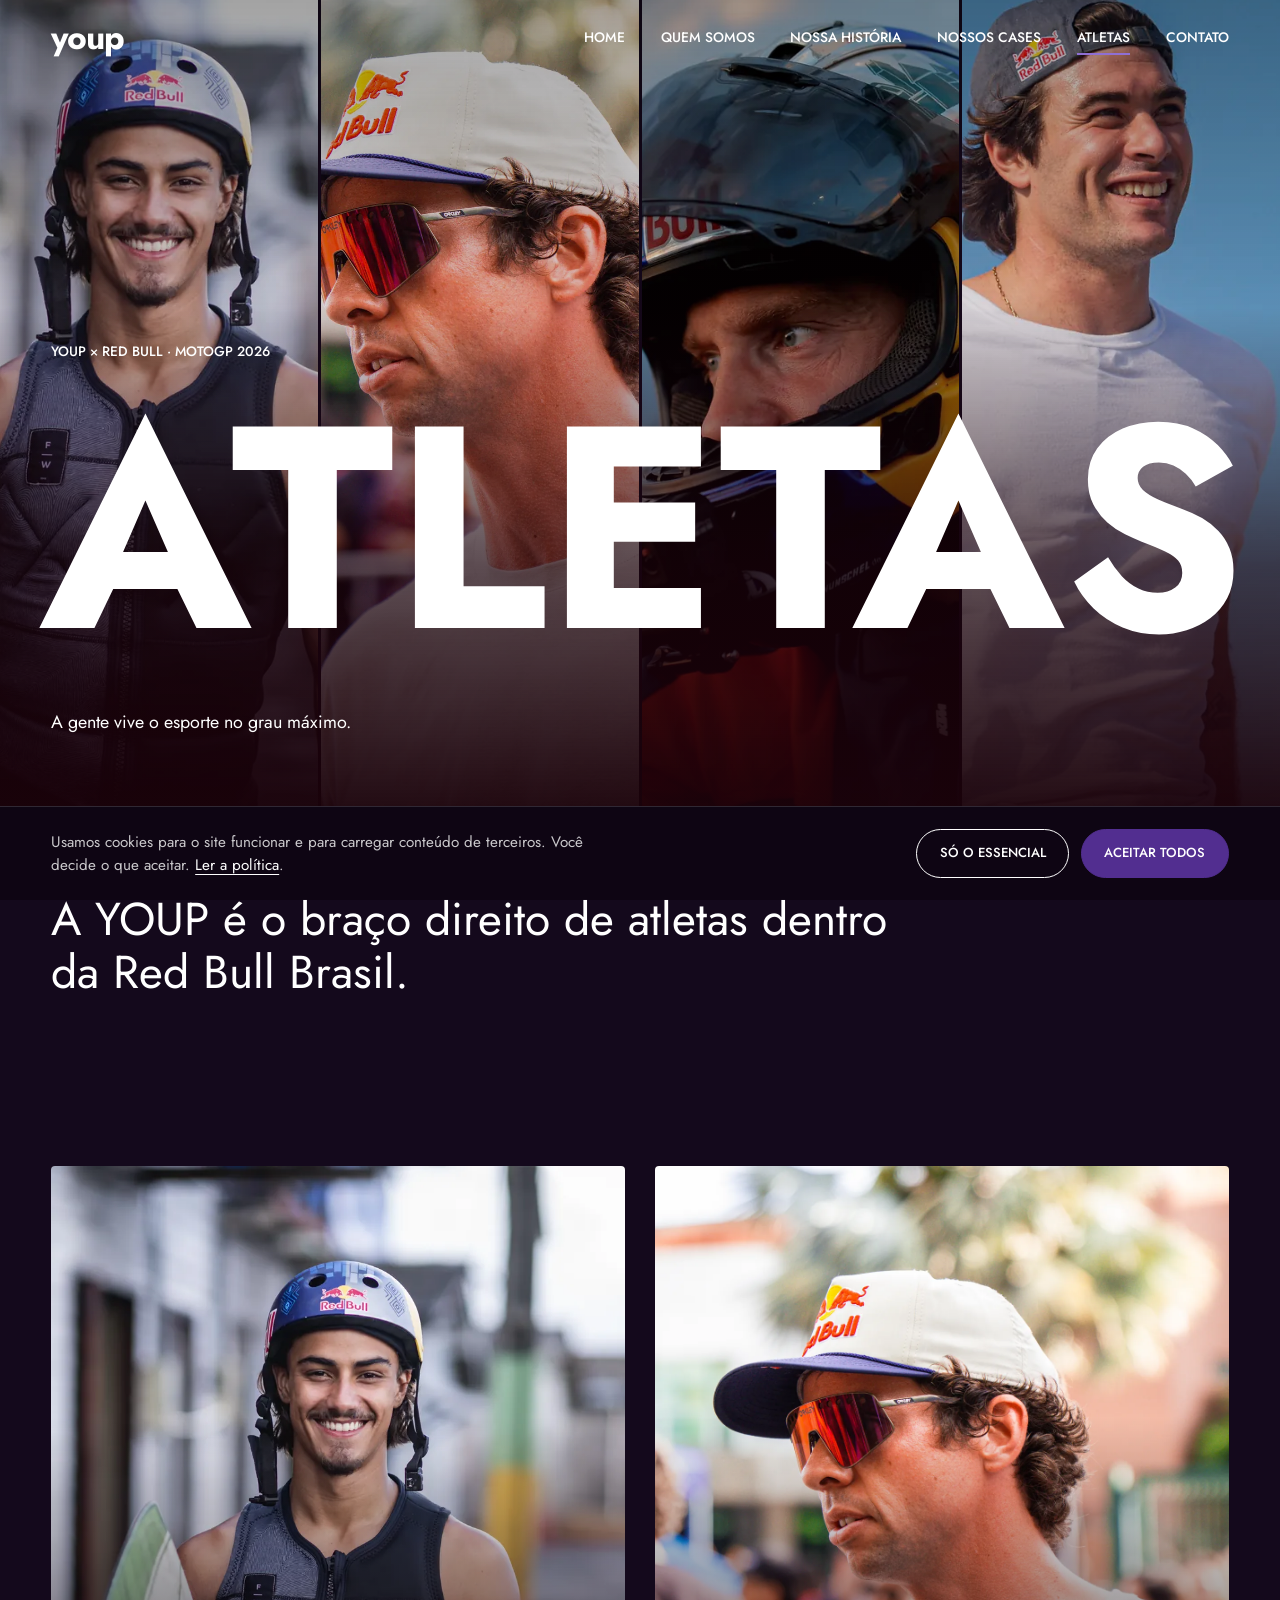
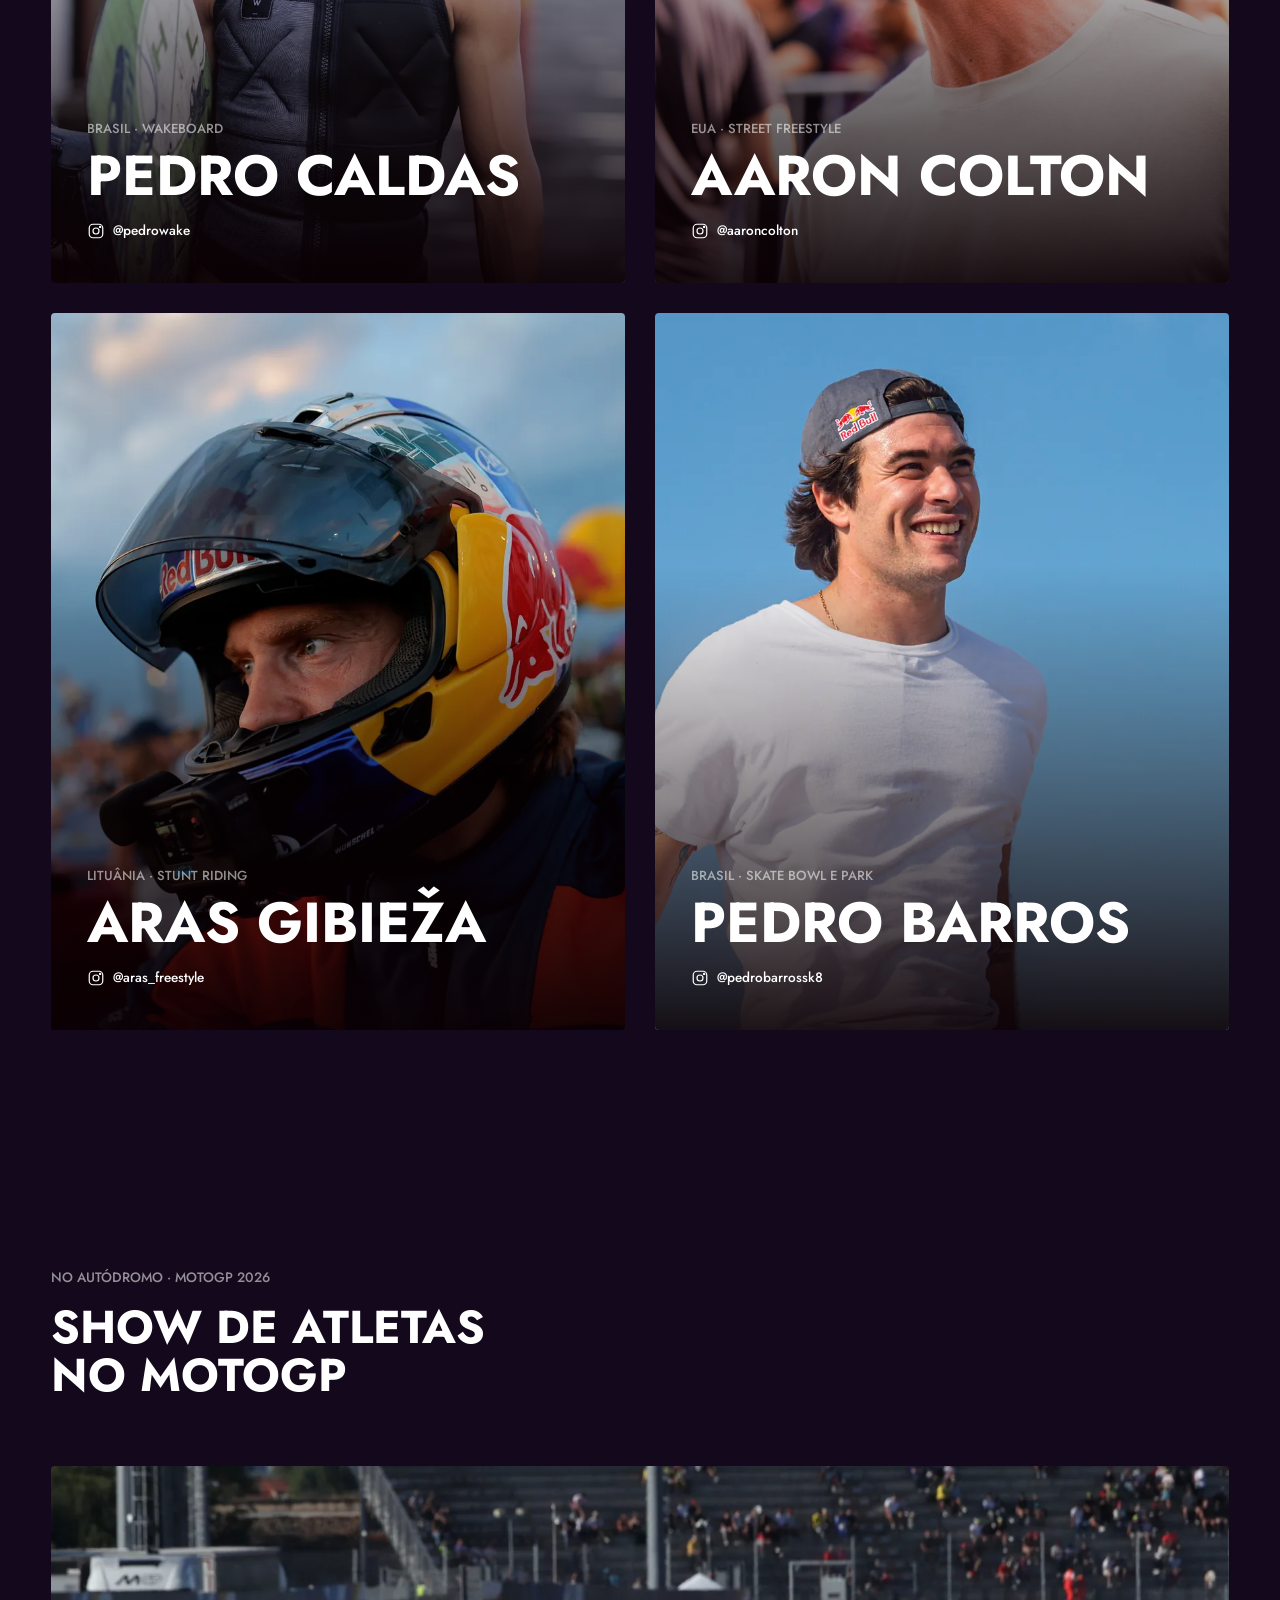
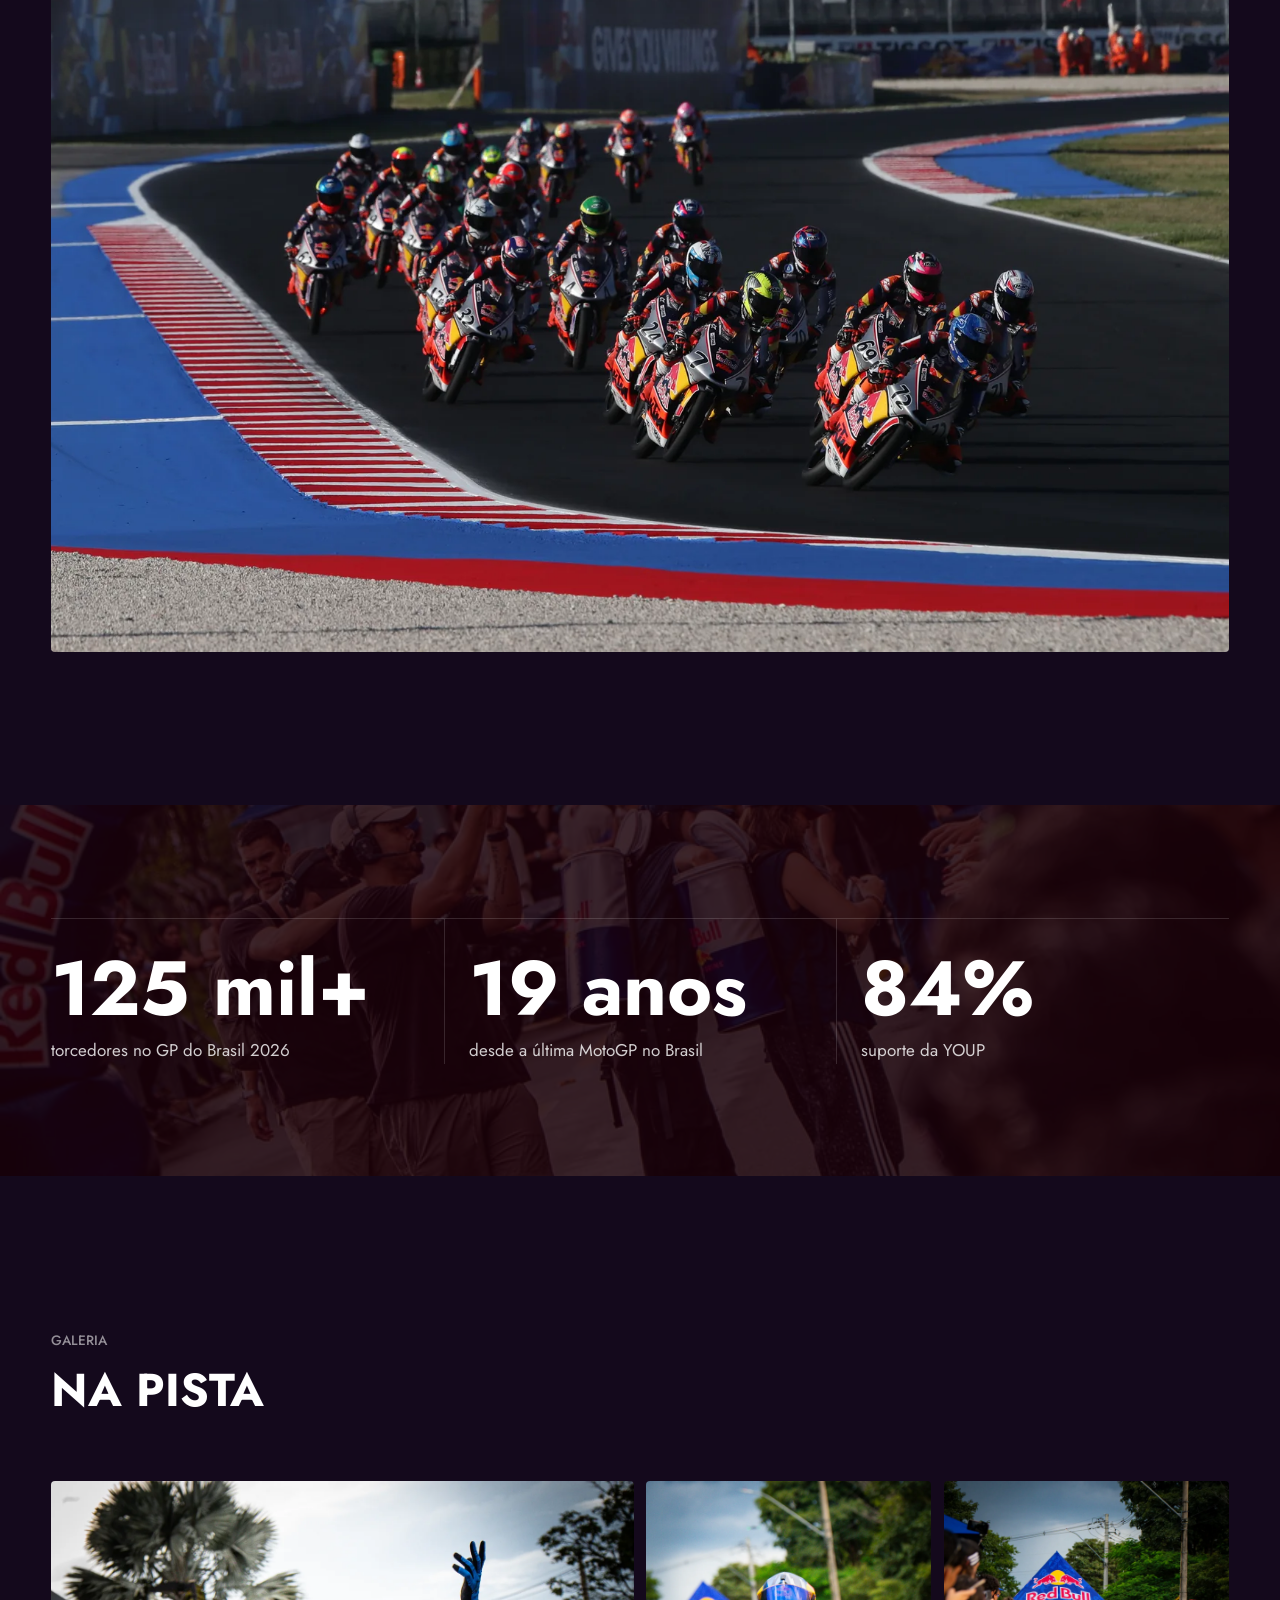
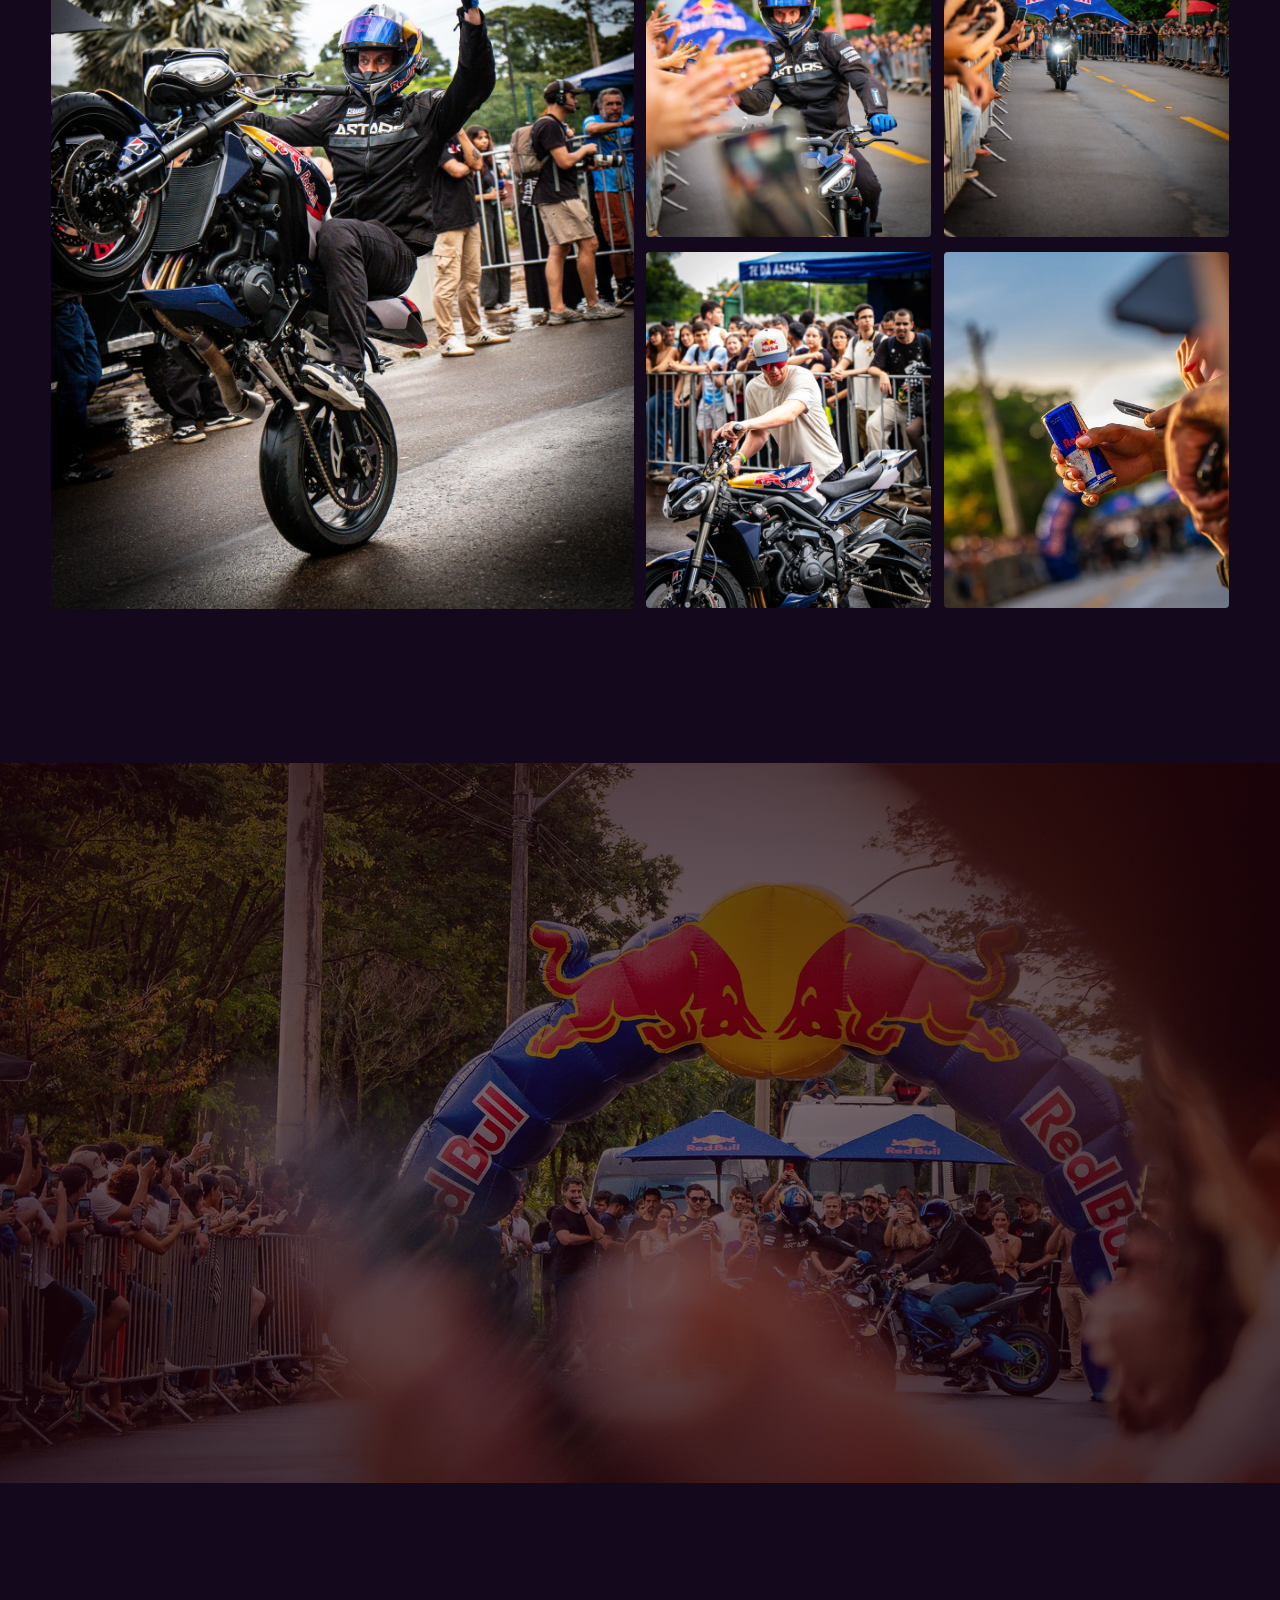
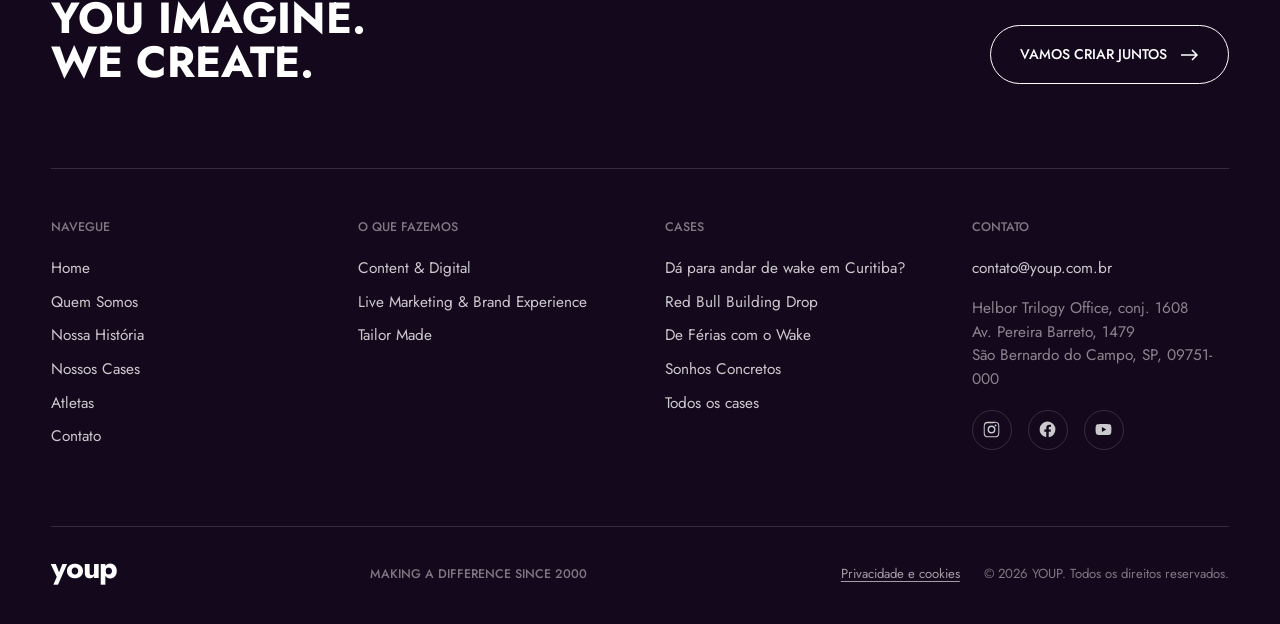
==== commit 3317133b: "Hero de Atletas sem os nomes, e card de case escrevendo em branco Atletas: saem os quatro nomes que " ====
--- a/atletas.html
+++ b/atletas.html
@@ -34,19 +34,15 @@
     <div class="at-hero__panels">
       <figure class="at-hero__panel" style="--pos: 50% 28%">
         <img src="assets/atletas/SI202212070291_hires_jpeg_24bit_rgb.webp" alt="Pedro Caldas sorri de capacete Red Bull, com a prancha de wakeboard debaixo do braço" data-parallax fetchpriority="high">
-        <figcaption>Pedro Caldas</figcaption>
       </figure>
       <figure class="at-hero__panel" style="--pos: 45% 40%">
         <img src="assets/atletas/_DSC3378.webp" alt="Aaron Colton de boné Red Bull e óculos espelhados" data-parallax fetchpriority="high">
-        <figcaption>Aaron Colton</figcaption>
       </figure>
       <figure class="at-hero__panel" style="--pos: 44% 45%">
         <img src="assets/atletas/SI202307310405.webp" alt="Aras Gibieža de capacete Red Bull, com o público ao fundo" data-parallax fetchpriority="high">
-        <figcaption>Aras Gibieža</figcaption>
       </figure>
       <figure class="at-hero__panel" style="--pos: 44% 22%">
         <img src="assets/atletas/SI202006100025.webp" alt="Pedro Barros sorri de boné Red Bull contra o céu azul" data-parallax fetchpriority="high">
-        <figcaption>Pedro Barros</figcaption>
       </figure>
     </div>
     <div class="wrap at-hero__content">
--- a/assets/css/style.css
+++ b/assets/css/style.css
@@ -25,10 +25,45 @@
   --peso-cabecalho: 500;    /* Futura Medium: menu, rótulos, botões */
   --peso-texto: 400;        /* Futura Book: textos corridos */
 
+
+  /* --- Espaço ------------------------------------------------------------
+     Oito degraus horizontais e cinco verticais. Os verticais existem porque
+     dentro de uma cena presa na tela quem manda é a altura, não a largura.
+     --------------------------------------------------------------------- */
+  --e-1: clamp(.5rem, 1vw, 1rem);
+  --e-2: clamp(1rem, 2.5vw, 1.85rem);
+  --e-3: clamp(1.25rem, 2.8vw, 2.4rem);
+  --e-4: clamp(1.7rem, 3.9vw, 3.4rem);
+  --e-5: clamp(1.9rem, 5.2vw, 4.3rem);
+  --e-6: clamp(2.4rem, 6.5vw, 6.1rem);
+  --e-7: clamp(4rem, 8.8vw, 7.4rem);
+  --e-8: clamp(4.2rem, 10.6vw, 8.6rem);
+  --e-secao: clamp(5rem, 12vw, 11rem);
+
+  --ev-1: clamp(.75rem, 2vh, 1.5rem);
+  --ev-2: clamp(1.6rem, 4.4vh, 2.85rem);
+  --ev-3: clamp(2.1rem, 6.2vh, 4.35rem);
+  --ev-4: clamp(3rem, 8vh, 6rem);
+  --ev-5: clamp(4.3rem, 11vh, 8.4rem);
+
   --gutter: clamp(1.25rem, 4vw, 4rem);
   --max: 1600px;
-  --ease: cubic-bezier(.4, 0, .2, 1);
-  --ease-entrada: cubic-bezier(.306, .1, .296, 1);
+  /* --- Movimento ---------------------------------------------------------
+     Duas curvas e cinco degraus de tempo. Nenhuma animação do site inventa
+     um valor fora daqui: é isso que faz o conjunto parecer uma coisa só.
+     --------------------------------------------------------------------- */
+  --ease: cubic-bezier(.4, 0, .2, 1);              /* estado e camada */
+  --ease-entrada: cubic-bezier(.306, .1, .296, 1); /* entrada autorada */
+
+  --t-toque: .18s;      /* resposta imediata: cor, seta, rótulo */
+  --t-estado: .4s;      /* hover, foco, borda, troca de estado */
+  --t-camada: .7s;      /* camada que entra ou sai: véu, menu, painel */
+  --t-cena: 1.2s;       /* entrada autorada e troca de cena */
+  --d-passo: .15s;      /* escalonamento entre irmãos */
+
+  --t-pulso: 2.2s;      /* indicador que repete: o risco do scroll */
+  --t-slide: 6s;        /* tempo de cada foto do hero, igual no CSS e no JS */
+  --t-ambiente: 9s;     /* movimento lento e contínuo: o zoom do hero */
   --header-h: 76px;
 }
 
@@ -98,12 +133,12 @@
   inset: 0 0 auto 0;
   z-index: 50;
   padding-top: env(safe-area-inset-top, 0px);
-  transition: background-color .5s var(--ease), backdrop-filter .5s var(--ease), transform .5s var(--ease);
+  transition: background-color var(--t-camada) var(--ease), backdrop-filter var(--t-camada) var(--ease), transform var(--t-camada) var(--ease);
 }
 .site-header.is-solid { background: rgba(14, 6, 20, .78); backdrop-filter: blur(14px); -webkit-backdrop-filter: blur(14px); }
 /* Ao passar o mouse (ou navegar pelo teclado), o header fica branco, com o logo e o menu em roxo YOUP. */
 .site-header:hover, .site-header:focus-within { background: var(--branco); backdrop-filter: none; -webkit-backdrop-filter: none; }
-.site-header .wordmark, .nav a, .burger { transition: color .3s var(--ease); }
+.site-header .wordmark, .nav a, .burger { transition: color var(--t-estado) var(--ease); }
 .site-header:hover .wordmark, .site-header:focus-within .wordmark,
 .site-header:hover .burger, .site-header:focus-within .burger { color: var(--vinho); }
 .site-header:hover .nav a, .site-header:focus-within .nav a { color: var(--vinho); }
@@ -114,7 +149,7 @@
 .site-header.is-hidden { transform: translateY(-100%); }
 .site-header .wrap { display: flex; align-items: center; justify-content: space-between; height: var(--header-h); }
 .site-header .wordmark { font-size: 2.1rem; }
-.nav { display: flex; gap: clamp(1.25rem, 2.4vw, 2.75rem); }
+.nav { display: flex; gap: var(--e-3); }
 .nav a {
   font-family: var(--font-display);
   font-weight: var(--peso-cabecalho);
@@ -126,11 +161,11 @@
 .nav a::after {
   content: ""; position: absolute; left: 0; right: 0; bottom: 0; height: 2px;
   background: var(--roxo-luz); transform: scaleX(0); transform-origin: right;
-  transition: transform .5s var(--ease);
+  transition: transform var(--t-camada) var(--ease);
 }
 .nav a:hover::after, .nav a[aria-current="page"]::after { transform: scaleX(1); transform-origin: left; }
 .burger { display: none; width: 44px; height: 44px; position: relative; }
-.burger span { position: absolute; left: 10px; right: 10px; height: 2px; background: currentColor; transition: transform .4s var(--ease), opacity .3s; }
+.burger span { position: absolute; left: 10px; right: 10px; height: 2px; background: currentColor; transition: transform var(--t-estado) var(--ease), opacity var(--t-estado); }
 .burger span:nth-child(1) { top: 16px; }
 .burger span:nth-child(2) { top: 26px; }
 .menu-open .burger span:nth-child(1) { transform: translateY(5px) rotate(45deg); }
@@ -140,7 +175,7 @@
   position: fixed; inset: 0; z-index: 40;
   display: flex; flex-direction: column; justify-content: center;
   padding: calc(var(--header-h) + env(safe-area-inset-top, 0px)) var(--gutter) 2rem;
-  opacity: 0; visibility: hidden; transition: opacity .5s var(--ease), visibility .5s;
+  opacity: 0; visibility: hidden; transition: opacity var(--t-camada) var(--ease), visibility var(--t-camada);
 }
 .menu-open .mobile-menu { opacity: 1; visibility: visible; }
 /* Menu do celular: peso médio, itens espaçados e separados por uma linha fina */
@@ -148,7 +183,7 @@
   font-family: var(--font-display); font-weight: var(--peso-cabecalho); text-transform: uppercase;
   font-size: clamp(1.3rem, 5.8vw, 1.9rem); line-height: 1.2;
   padding: 1.05rem 0; border-bottom: 1px solid rgba(255, 255, 255, .22);
-  color: rgba(255, 255, 255, .78); transition: color .3s var(--ease);
+  color: rgba(255, 255, 255, .78); transition: color var(--t-estado) var(--ease);
 }
 .mobile-menu a:first-child { border-top: 1px solid rgba(255, 255, 255, .22); }
 .mobile-menu a:hover, .mobile-menu a[aria-current="page"] { color: var(--branco); }
@@ -165,16 +200,16 @@
   display: inline-flex; align-items: center; gap: .9rem;
   font-family: var(--font-display); font-weight: var(--peso-cabecalho); font-size: .88rem; text-transform: uppercase;
   padding: 1.1rem 1.8rem; border: 1px solid currentColor; border-radius: 999px;
-  transition: background-color .4s var(--ease), color .4s var(--ease);
+  transition: background-color var(--t-estado) var(--ease), color var(--t-estado) var(--ease);
 }
 .btn:hover { background: var(--branco); color: var(--vinho); border-color: var(--branco); }
 .btn--solid { background: var(--roxo); color: var(--branco); border-color: var(--roxo); }
 .btn--solid:hover { background: var(--branco); color: var(--roxo); border-color: var(--branco); }
-.btn .arrow { transition: transform .4s var(--ease); }
+.btn .arrow { transition: transform var(--t-estado) var(--ease); }
 .btn:hover .arrow { transform: translateX(4px); }
 .link-arrow { font-family: var(--font-display); font-weight: var(--peso-cabecalho); font-size: .86rem; text-transform: uppercase; display: inline-flex; gap: .7rem; align-items: center; }
 .link-arrow:hover .arrow { transform: translateX(4px); }
-.link-arrow .arrow { transition: transform .4s var(--ease); }
+.link-arrow .arrow { transition: transform var(--t-estado) var(--ease); }
 
 /* --- Hero --------------------------------------------------------------- */
 .hero { position: relative; height: 100vh; height: 100svh; min-height: 560px; overflow: hidden; background: var(--preto); }
@@ -183,30 +218,30 @@
 .hero__slide img { object-position: 30% 50%; }
 /* No celular, o case pode definir o enquadramento da foto de abertura (posHeroCel no data.js) */
 @media (max-width: 760px) { .hero__slide img { object-position: var(--pos-cel, 30% 50%); } }
-.hero__slide { opacity: 0; transition: opacity 1.6s var(--ease); }
+.hero__slide { opacity: 0; transition: opacity var(--t-cena) var(--ease); }
 .hero__slide.is-active { opacity: 1; }
-.hero__slide img { transform: scale(1.05); transition: transform 11s linear; }
+.hero__slide img { transform: scale(1.05); transition: transform var(--t-ambiente) linear; }
 .hero__slide.is-active img { transform: scale(1); }
 .hero::after {
   content: ""; position: absolute; inset: 0; pointer-events: none;
   background:
     linear-gradient(180deg, rgba(0,0,0,.5) 0%, rgba(0,0,0,.12) 28%, rgba(20,9,28,.35) 50%, rgba(20,9,28,.94) 100%);
 }
-.hero__content { position: absolute; inset: auto 0 0 0; z-index: 2; padding-bottom: clamp(2.5rem, 7vh, 5rem); }
+.hero__content { position: absolute; inset: auto 0 0 0; z-index: 2; padding-bottom: var(--ev-3); }
 .hero__content .wrap { display: flex; justify-content: space-between; align-items: flex-end; gap: 2rem; flex-wrap: wrap; }
 .hero__title .eyebrow { display: block; margin-bottom: 1.25rem; }
 .hero__caption { max-width: 22rem; font-size: .9rem; color: rgba(255,255,255,.8); }
 .hero__caption strong { display: block; font-family: var(--font-display); text-transform: uppercase; font-size: .82rem; color: var(--branco); margin-bottom: .3rem; }
 .hero__dots { display: flex; gap: .5rem; margin-top: 1rem; }
 .hero__dots button { width: 28px; height: 2px; background: rgba(255,255,255,.35); padding: 0; position: relative; overflow: hidden; }
-.hero__dots button.is-active::after { content: ""; position: absolute; inset: 0; background: var(--roxo-luz); animation: dot 6s linear forwards; transform-origin: left; }
+.hero__dots button.is-active::after { content: ""; position: absolute; inset: 0; background: var(--roxo-luz); animation: dot var(--t-slide) linear forwards; transform-origin: left; }
 @keyframes dot { from { transform: scaleX(0); } to { transform: scaleX(1); } }
 .scroll-cue { position: absolute; left: 50%; bottom: 1.25rem; z-index: 2; width: 1px; height: 48px; background: rgba(255,255,255,.25); overflow: hidden; }
-.scroll-cue::after { content: ""; position: absolute; left: 0; top: -50%; width: 100%; height: 50%; background: var(--branco); animation: cue 2.2s var(--ease) infinite; }
+.scroll-cue::after { content: ""; position: absolute; left: 0; top: -50%; width: 100%; height: 50%; background: var(--branco); animation: cue var(--t-pulso) var(--ease) infinite; }
 @keyframes cue { to { top: 100%; } }
 
 /* Hero de página interna */
-.page-hero { position: relative; min-height: 78vh; display: flex; align-items: flex-end; padding: calc(var(--header-h) + 4rem) 0 clamp(3rem, 8vh, 6rem); overflow: hidden; }
+.page-hero { position: relative; min-height: 78vh; display: flex; align-items: flex-end; padding: calc(var(--header-h) + 4rem) 0 var(--ev-4); overflow: hidden; }
 .page-hero--img { min-height: 100vh; min-height: 100svh; }
 .page-hero__bg { position: absolute; inset: 0; }
 .page-hero__bg img { width: 100%; height: 100%; object-fit: cover; }
@@ -215,9 +250,9 @@
 .page-hero .eyebrow { display: block; margin-bottom: 1.25rem; }
 
 /* --- Seções ------------------------------------------------------------- */
-.section { padding-block: clamp(5rem, 12vw, 11rem); position: relative; }
-.section--tight { padding-block: clamp(3rem, 7vw, 6rem); }
-.section-head { display: flex; justify-content: space-between; align-items: flex-end; gap: 2rem; flex-wrap: wrap; margin-bottom: clamp(2.5rem, 5vw, 4.5rem); }
+.section { padding-block: var(--e-secao); position: relative; }
+.section--tight { padding-block: var(--e-6); }
+.section-head { display: flex; justify-content: space-between; align-items: flex-end; gap: 2rem; flex-wrap: wrap; margin-bottom: var(--e-5); }
 .section-head .eyebrow { display: block; margin-bottom: 1rem; color: rgba(255, 255, 255, .55); }
 .light { background: var(--papel); color: var(--vinho); }
 .light .muted { color: var(--cinza); }
@@ -227,7 +262,7 @@
 .historia { overflow: hidden; }
 .historia__q { font-family: var(--font-display); font-weight: var(--peso-titulo); text-transform: uppercase; font-size: clamp(1.1rem, 2vw, 1.6rem); margin: 1.5rem 0 0; }
 .historia__y { position: absolute; right: -6%; bottom: -8%; width: min(42vw, 560px); opacity: .045; pointer-events: none; }
-.numbers { display: grid; grid-template-columns: repeat(4, 1fr); gap: 0; margin-top: clamp(4rem, 9vw, 8rem); border-top: 1px solid var(--linha); }
+.numbers { display: grid; grid-template-columns: repeat(4, 1fr); gap: 0; margin-top: var(--e-7); border-top: 1px solid var(--linha); }
 .numbers > div { padding: 2rem 1.5rem 0 0; }
 .numbers > div + div { padding-left: 1.5rem; border-left: 1px solid var(--linha); }
 .numbers .n { font-family: var(--font-display); font-weight: var(--peso-titulo); font-size: clamp(2.2rem, 4.6vw, 4.8rem); white-space: nowrap; line-height: 1; display: block; }
@@ -263,51 +298,68 @@
     linear-gradient(90deg, rgba(20,9,28,.88) 0%, rgba(20,9,28,.45) 42%, transparent 68%),
     linear-gradient(180deg, rgba(20,9,28,.5) 0%, rgba(20,9,28,.12) 24%, rgba(20,9,28,.72) 70%, rgba(20,9,28,.96) 100%);
 }
-.feature__body { position: relative; z-index: 2; padding-block: clamp(3rem, 8vh, 6rem); }
-.feature__logo { width: clamp(110px, 12vw, 165px); height: auto; margin-bottom: clamp(1.5rem, 4vh, 2.5rem); }
+.feature__body { position: relative; z-index: 2; padding-block: var(--ev-4); }
+.feature__logo { width: clamp(110px, 12vw, 165px); height: auto; margin-bottom: var(--ev-2); }
 .feature__titulo { max-width: 14ch; }
 .feature__sub { margin: 1.1rem 0 0; max-width: 46ch; font-size: clamp(1.05rem, 1.3vw, 1.25rem); color: rgba(255, 255, 255, .82); }
-.feature__marcas {
-  list-style: none; margin: clamp(2rem, 5vh, 3rem) 0 clamp(2rem, 5vh, 3rem); padding: 0;
+/* Etiqueta discreta de case em destaque */
+.feature__etiqueta {
+  display: flex; align-items: center; gap: .7rem; margin: 0 0 var(--e-3);
+  font-family: var(--font-display); font-weight: var(--peso-cabecalho);
+  font-size: .78rem; text-transform: uppercase; color: rgba(255, 255, 255, .62);
+}
+.feature__etiqueta span { width: 26px; height: 1px; background: var(--roxo-luz); }
+
+/* Os três selos: ícone fino, número e rótulo curto. Sem caixa, sem cor cheia. */
+.feature__selos {
+  list-style: none; margin: var(--ev-3) 0; padding: 0;
   display: flex; flex-wrap: wrap; gap: 0;
   border-top: 1px solid var(--linha); border-bottom: 1px solid var(--linha);
 }
-.feature__marcas li {
-  padding: 1.1rem clamp(1.25rem, 3vw, 2.5rem) 1.1rem 0;
-  font-family: var(--font-display); font-weight: var(--peso-cabecalho);
-  font-size: clamp(.98rem, 1.15vw, 1.1rem); line-height: 1.3;
-}
-.feature__marcas li + li { padding-left: clamp(1.25rem, 3vw, 2.5rem); border-left: 1px solid var(--linha); }
+.feature__selos li {
+  display: flex; align-items: center; gap: .85rem;
+  padding: 1.05rem var(--e-4) 1.05rem 0;
+}
+.feature__selos li + li { padding-left: var(--e-4); border-left: 1px solid var(--linha); }
+.selo__icone { width: 26px; height: 26px; flex: 0 0 26px; color: var(--roxo-luz); }
+.selo__texto { display: block; }
+.selo__valor {
+  display: block; font-family: var(--font-display); font-weight: var(--peso-titulo);
+  font-size: clamp(1.05rem, 1.3vw, 1.25rem); line-height: 1.1; white-space: nowrap;
+}
+.selo__rotulo { display: block; margin-top: .15rem; font-size: .84rem; line-height: 1.3; color: rgba(255, 255, 255, .62); }
 @media (max-width: 760px) {
-  .feature__marcas { display: block; }
-  .feature__marcas li { padding: .9rem 0; }
-  .feature__marcas li + li { padding-left: 0; border-left: 0; border-top: 1px solid var(--linha); }
+  .feature__selos { display: block; }
+  .feature__selos li { padding: .9rem 0; }
+  .feature__selos li + li { padding-left: 0; border-left: 0; border-top: 1px solid var(--linha); }
 }
 
 /* Trilho de cases */
 .rail { display: grid; grid-auto-flow: column; grid-auto-columns: clamp(270px, 30vw, 460px); gap: 1.25rem; overflow-x: auto; scroll-snap-type: x mandatory; padding-inline: var(--gutter); padding-bottom: 1.5rem; scrollbar-width: thin; scrollbar-color: rgba(255,255,255,.3) transparent; }
 .rail > * { scroll-snap-align: start; }
 .rail-controls { display: flex; gap: .6rem; }
-.rail-controls button { width: 52px; height: 52px; border-radius: 50%; border: 1px solid var(--linha); display: grid; place-items: center; transition: background-color .3s, border-color .3s; }
+.rail-controls button { width: 52px; height: 52px; border-radius: 50%; border: 1px solid var(--linha); display: grid; place-items: center; transition: background-color var(--t-estado), border-color var(--t-estado); }
 .rail-controls button:hover { background: var(--branco); color: var(--vinho); border-color: var(--branco); }
 
 /* Card de case */
-.card { position: relative; display: block; overflow: hidden; border-radius: 4px; background: #0e0616; aspect-ratio: 3 / 4; isolation: isolate; }
+/* O card tem degradê escuro próprio sobre a foto: escreve sempre em branco,
+   mesmo quando a página em volta é clara. */
+.card { position: relative; display: block; overflow: hidden; border-radius: 4px; background: #0e0616; color: var(--branco); aspect-ratio: 3 / 4; isolation: isolate; }
 .card--wide { aspect-ratio: 16 / 10; }
-.card img.card__img, .card video { position: absolute; inset: 0; width: 100%; height: 100%; object-fit: cover; transition: transform 1.4s var(--ease), filter 1s var(--ease); }
+.card img.card__img, .card video { position: absolute; inset: 0; width: 100%; height: 100%; object-fit: cover; transition: transform var(--t-cena) var(--ease), filter var(--t-cena) var(--ease); }
 .card:hover img.card__img { transform: scale(1.06); }
 .card::after { content: ""; position: absolute; inset: 0; background: linear-gradient(180deg, transparent 40%, rgba(0,0,0,.9)); z-index: 1; }
 /* Escurece o topo da foto quando o logo (branco) cai sobre céu claro, ligado por logoSombra no data.js */
 .card--sombra-topo::before { content: ""; position: absolute; inset: 0; background: linear-gradient(180deg, rgba(0,0,0,.7), transparent 55%); z-index: 1; pointer-events: none; }
-.card__body { position: absolute; left: 0; right: 0; bottom: 0; z-index: 2; padding: clamp(1.25rem, 2.2vw, 2rem); display: flex; justify-content: space-between; align-items: flex-end; gap: 1rem; }
+.card__body { position: absolute; left: 0; right: 0; bottom: 0; z-index: 2; padding: var(--e-3); display: flex; justify-content: space-between; align-items: flex-end; gap: 1rem; }
 .card__year { font-family: var(--font-display); font-weight: var(--peso-cabecalho); font-size: .85rem; }
 .card__name { font-family: var(--font-display); font-weight: var(--peso-titulo); text-transform: uppercase; font-size: clamp(1.35rem, 2.2vw, 2rem); line-height: 1; margin-top: .4rem; }
 .card__sub { font-size: .9rem; color: rgba(255,255,255,.7); margin-top: .35rem; }
-.card__go { flex: 0 0 auto; width: 46px; height: 46px; border-radius: 50%; border: 1px solid rgba(255,255,255,.5); display: grid; place-items: center; transition: background-color .4s, color .4s, transform .6s var(--ease); }
+.card__go { flex: 0 0 auto; width: 46px; height: 46px; border-radius: 50%; border: 1px solid rgba(255,255,255,.5); display: grid; place-items: center; transition: background-color var(--t-estado), color var(--t-estado), transform var(--t-camada) var(--ease); }
 .card:hover .card__go { background: var(--branco); color: var(--vinho); transform: rotate(-45deg); }
-.card__logo { position: absolute; top: clamp(1rem, 2vw, 1.75rem); left: clamp(1rem, 2vw, 1.75rem); z-index: 2; width: 38%; max-width: 150px; height: auto; filter: drop-shadow(0 4px 18px rgba(0,0,0,.4)); }
-
-.cases-grid { display: grid; grid-template-columns: repeat(2, 1fr); gap: clamp(1rem, 2vw, 1.75rem); }
+.card__logo { position: absolute; top: var(--e-2); left: var(--e-2); z-index: 2; width: 38%; max-width: 150px; height: auto; filter: drop-shadow(0 4px 18px rgba(0,0,0,.4)); }
+
+.cases-grid { display: grid; grid-template-columns: repeat(2, 1fr); gap: var(--e-2); }
 .cases-grid .card { aspect-ratio: 4 / 3; }
 .cases-grid .card:first-child { grid-column: 1 / -1; aspect-ratio: 21 / 9; }
 @media (max-width: 760px) {
@@ -327,14 +379,14 @@
 .tl2__stage {
   position: relative; overflow: hidden;
   display: grid; grid-template-rows: auto 1fr auto;
-  gap: clamp(1.5rem, 4vh, 3rem);
-  padding: calc(var(--header-h) + clamp(2rem, 6vh, 4rem)) 0 0;
+  gap: var(--ev-2);
+  padding: calc(var(--header-h) + var(--ev-3)) 0 0;
   min-height: 100svh;
 }
 
 /* Fundo: as fotos dos momentos, empilhadas, trocando por fade. */
 .tl2__fundo { position: absolute; inset: 0; z-index: 0; }
-.tl2__fundo img { position: absolute; inset: 0; width: 100%; height: 100%; object-fit: cover; opacity: 0; transition: opacity 1.2s var(--ease-entrada); }
+.tl2__fundo img { position: absolute; inset: 0; width: 100%; height: 100%; object-fit: cover; opacity: 0; transition: opacity var(--t-cena) var(--ease-entrada); }
 .tl2__fundo img.is-ativa { opacity: 1; }
 .tl2__stage::after {
   content: ""; position: absolute; inset: 0; z-index: 1; pointer-events: none;
@@ -350,9 +402,9 @@
   margin: 0; font-family: var(--font-display); font-weight: var(--peso-titulo);
   font-size: clamp(4.5rem, 13vw, 13rem); line-height: .82;
 }
-.tl2__nome { margin: clamp(.75rem, 2vh, 1.5rem) 0 0; font-size: clamp(1.4rem, 2.4vw, 2.4rem); line-height: 1.04; }
+.tl2__nome { margin: var(--ev-1) 0 0; font-size: clamp(1.4rem, 2.4vw, 2.4rem); line-height: 1.04; }
 .tl2__chamada { margin: .9rem 0 0; font-size: clamp(1rem, 1.2vw, 1.15rem); line-height: 1.5; color: rgba(255, 255, 255, .78); }
-.tl2__ano, .tl2__nome, .tl2__chamada { transition: opacity .45s var(--ease), transform .45s var(--ease); }
+.tl2__ano, .tl2__nome, .tl2__chamada { transition: opacity var(--t-estado) var(--ease), transform var(--t-estado) var(--ease); }
 .tl2.is-trocando .tl2__ano, .tl2.is-trocando .tl2__nome, .tl2.is-trocando .tl2__chamada { opacity: 0; transform: translateY(.12em); }
 
 /* O eixo */
@@ -368,12 +420,12 @@
 
 .tl2__tick { display: block; width: 1px; height: 8px; background: rgba(255, 255, 255, .28); margin-inline: auto; }
 .tl2__parada { display: block; text-align: center; padding-bottom: .5rem; }
-.tl2__parada .tl2__tick { height: 18px; background: rgba(255, 255, 255, .55); transition: height .4s var(--ease), background-color .4s var(--ease); }
+.tl2__parada .tl2__tick { height: 18px; background: rgba(255, 255, 255, .55); transition: height var(--t-estado) var(--ease), background-color var(--t-estado) var(--ease); }
 .tl2__rotulo {
   display: block; margin-top: .7rem;
   font-family: var(--font-display); font-weight: var(--peso-cabecalho);
   font-size: .82rem; color: rgba(255, 255, 255, .5); white-space: nowrap;
-  transition: color .4s var(--ease), opacity .4s var(--ease);
+  transition: color var(--t-estado) var(--ease), opacity var(--t-estado) var(--ease);
 }
 .tl2__parada:hover .tl2__tick, .tl2__parada:focus-visible .tl2__tick { background: var(--branco); }
 .tl2__parada:hover .tl2__rotulo { color: var(--branco); }
@@ -382,13 +434,19 @@
 
 /* Modo preso */
 .tl2--pinned .tl2__stage { position: sticky; top: 0; height: 100svh; min-height: 560px; }
-.tl2:not(.tl2--pinned) .tl2__stage { min-height: 0; padding-block: clamp(5rem, 12vw, 9rem) 0; }
+.tl2:not(.tl2--pinned) .tl2__stage { min-height: 0; padding-block: var(--e-8) 0; }
 .tl2:not(.tl2--pinned) .tl2__eixo { overflow-x: auto; scrollbar-width: thin; scrollbar-color: rgba(255,255,255,.3) transparent; }
 .tl2:not(.tl2--pinned) .tl2__marcador { display: none; }
-.tl2:not(.tl2--pinned) .tl2__texto { margin-block: clamp(2rem, 6vh, 4rem); }
-
-@media (max-width: 700px) {
+.tl2:not(.tl2--pinned) .tl2__texto { margin-block: var(--ev-3); }
+
+@media (max-width: 760px) {
+  /* Passo menor por ano: o trecho preso fica mais curto no celular. */
+  .tl2 { --px-ano: 74px; }
   .tl2__nome, .tl2__chamada { max-width: none; }
+  .tl2__stage { gap: 1.25rem; padding-top: calc(var(--header-h) + 1.5rem); }
+  .tl2__topo .link-arrow { display: none; }
+  .tl2__eixo { height: 76px; }
+  .tl2__ano { font-size: clamp(3.6rem, 19vw, 6rem); }
 }
 
 /* CTA */
@@ -398,9 +456,9 @@
 
 /* --- Linha do tempo ----------------------------------------------------- */
 .tl { position: relative; }
-.tl-nav { position: fixed; right: var(--gutter); top: 50%; transform: translateY(-50%); z-index: 30; display: flex; flex-direction: column; gap: .35rem; opacity: 0; transition: opacity .5s; }
+.tl-nav { position: fixed; right: var(--gutter); top: 50%; transform: translateY(-50%); z-index: 30; display: flex; flex-direction: column; gap: .35rem; opacity: 0; transition: opacity var(--t-camada); }
 .tl-nav.is-visible { opacity: 1; }
-.tl-nav a { font-family: var(--font-display); font-weight: var(--peso-cabecalho); font-size: .78rem; color: rgba(255,255,255,.4); text-align: right; transition: color .3s, transform .3s var(--ease); }
+.tl-nav a { font-family: var(--font-display); font-weight: var(--peso-cabecalho); font-size: .78rem; color: rgba(255,255,255,.4); text-align: right; transition: color var(--t-estado), transform var(--t-estado) var(--ease); }
 .tl-nav a.is-active { color: var(--branco); transform: translateX(-6px); }
 @media (max-width: 900px) { .tl-nav { display: none; } }
 
@@ -408,7 +466,7 @@
 .tl-item__bg { position: absolute; inset: -8% 0; }
 .tl-item__bg img { width: 100%; height: 100%; object-fit: cover; }
 .tl-item::after { content: ""; position: absolute; inset: 0; background: linear-gradient(180deg, rgba(20,9,28,.3), rgba(20,9,28,.15) 35%, rgba(20,9,28,.92) 88%); }
-.tl-item .wrap { position: relative; z-index: 2; padding-block: 8rem clamp(3rem, 8vh, 6rem); display: grid; grid-template-columns: 1.2fr 1fr; gap: 2rem 4rem; align-items: end; }
+.tl-item .wrap { position: relative; z-index: 2; padding-block: 8rem var(--ev-4); display: grid; grid-template-columns: 1.2fr 1fr; gap: 2rem 4rem; align-items: end; }
 .tl-year { font-family: var(--font-display); font-weight: var(--peso-titulo); font-size: clamp(5.5rem, 19vw, 17rem); line-height: .8; display: block; }
 .tl-item h2 { margin-top: 1rem; }
 .tl-item .logo-ev { max-width: 200px; max-height: 120px; width: auto; height: auto; margin-bottom: 1.5rem; }
@@ -423,14 +481,14 @@
 .meta dd { margin: .45rem 0 0; font-size: 1.05rem; }
 @media (max-width: 760px) { .meta { grid-template-columns: 1fr 1fr; } }
 
-.case-intro { display: grid; grid-template-columns: 1fr 1fr; gap: clamp(2rem, 6vw, 7rem); margin-top: clamp(3rem, 6vw, 5rem); }
+.case-intro { display: grid; grid-template-columns: 1fr 1fr; gap: var(--e-6); margin-top: var(--e-6); }
 @media (max-width: 900px) { .case-intro { grid-template-columns: 1fr; } }
 .stat-list { list-style: none; margin: 0; padding: 0; }
 .stat-list li { font-family: var(--font-display); font-weight: var(--peso-titulo); text-transform: uppercase; font-size: clamp(1.3rem, 2.3vw, 2rem); line-height: 1.1; padding: 1.1rem 0; border-bottom: 1px solid var(--linha); }
 
-.mosaic { display: grid; grid-template-columns: repeat(12, 1fr); gap: clamp(.5rem, 1vw, 1rem); }
+.mosaic { display: grid; grid-template-columns: repeat(12, 1fr); gap: var(--e-1); }
 .mosaic figure { margin: 0; overflow: hidden; border-radius: 3px; position: relative; cursor: zoom-in; background: #0e0616; }
-.mosaic img { width: 100%; height: 100%; object-fit: cover; transition: transform 1.2s var(--ease); }
+.mosaic img { width: 100%; height: 100%; object-fit: cover; transition: transform var(--t-cena) var(--ease); }
 .mosaic figure:hover img { transform: scale(1.04); }
 .mosaic figure:nth-child(6n+1) { grid-column: span 12; aspect-ratio: 21/9; }
 .mosaic figure:nth-child(6n+2) { grid-column: span 7; aspect-ratio: 4/3; }
@@ -442,12 +500,12 @@
 .mosaic figure:last-child:nth-child(6n+4) { grid-column: span 12; aspect-ratio: 21/9; }
 @media (max-width: 700px) { .mosaic figure { grid-column: span 12 !important; aspect-ratio: 4/3 !important; } }
 
-.video-block { position: relative; aspect-ratio: 16/9; background: #000; border-radius: 3px; overflow: hidden; }
-.video-block video { width: 100%; height: 100%; object-fit: cover; }
+.video-block { position: relative; aspect-ratio: 16/9; background: #0e0616; border-radius: 3px; overflow: hidden; }
+.video-block video, .video-block iframe { width: 100%; height: 100%; border: 0; object-fit: cover; }
 
 .pager { display: grid; grid-template-columns: 1fr 1fr; }
-.pager a { position: relative; min-height: 46vh; display: flex; flex-direction: column; justify-content: flex-end; padding: clamp(1.5rem, 4vw, 3.5rem); overflow: hidden; }
-.pager a img { position: absolute; inset: 0; width: 100%; height: 100%; object-fit: cover; opacity: .45; transition: opacity .6s, transform 1.4s var(--ease); }
+.pager a { position: relative; min-height: 46vh; display: flex; flex-direction: column; justify-content: flex-end; padding: var(--e-4); overflow: hidden; }
+.pager a img { position: absolute; inset: 0; width: 100%; height: 100%; object-fit: cover; opacity: .45; transition: opacity var(--t-camada), transform var(--t-cena) var(--ease); }
 .pager a:hover img { opacity: .7; transform: scale(1.05); }
 .pager a > * { position: relative; }
 .pager a + a { text-align: right; align-items: flex-end; }
@@ -464,8 +522,8 @@
 .statement { font-family: var(--font-display); font-weight: var(--peso-texto); font-size: clamp(1.7rem, 3.6vw, 3.4rem); line-height: 1.15; max-width: 24ch; margin: 0; }
 .statement em { font-style: normal; color: var(--roxo-luz); }
 .light .statement em { color: var(--vinho); }
-.editorial { display: grid; grid-template-columns: repeat(12, 1fr); gap: clamp(1.5rem, 4vw, 4rem); align-items: center; }
-.editorial + .editorial { margin-top: clamp(4rem, 10vw, 9rem); }
+.editorial { display: grid; grid-template-columns: repeat(12, 1fr); gap: var(--e-5); align-items: center; }
+.editorial + .editorial { margin-top: var(--e-8); }
 .editorial figure { margin: 0; overflow: hidden; border-radius: 3px; }
 .editorial figure img { width: 100%; height: 100%; object-fit: cover; aspect-ratio: 4/5; }
 .editorial--a figure { grid-column: 1 / span 7; }
@@ -473,24 +531,63 @@
 .editorial--b figure { grid-column: 6 / span 7; order: 2; }
 .editorial--b .ed-text { grid-column: 1 / span 4; order: 1; }
 .editorial--a figure img { aspect-ratio: 4/3; }
-@media (max-width: 900px) { .editorial figure, .editorial .ed-text { grid-column: 1 / -1 !important; order: 0 !important; } }
-
-.services { display: grid; grid-template-columns: repeat(3, 1fr); border-top: 1px solid var(--linha-clara); }
-.services article { padding: 2.5rem 2rem 2.5rem 0; }
-.services article + article { padding-left: 2rem; border-left: 1px solid var(--linha-clara); }
-.services .verbo { font-family: var(--font-display); font-weight: var(--peso-titulo); font-size: clamp(3rem, 5.5vw, 5.5rem); line-height: 1; color: var(--roxo); }
-.services h3 { font-size: 1rem; margin: 1.25rem 0 1rem; line-height: 1.3; }
 @media (max-width: 900px) {
-  .services { grid-template-columns: 1fr; }
-  .services article, .services article + article { padding: 2rem 0; border-left: 0; border-bottom: 1px solid var(--linha-clara); }
+  /* Doze colunas com gap grande somam mais que a largura da tela e o item
+     que ocupa tudo acaba mais largo que o telefone. Aqui vira uma coluna. */
+  .editorial { grid-template-columns: 1fr; }
+  .editorial figure, .editorial .ed-text { grid-column: 1 / -1 !important; order: 0 !important; }
+}
+
+/* --- O que fazemos: Ver. Ouvir. Sentir. --------------------------------
+   Índice fixo à esquerda, que acende conforme o bloco entra na tela, e três
+   blocos à direita, cada um com o seu espaço de vídeo.
+   ----------------------------------------------------------------------- */
+.servicos { display: grid; grid-template-columns: minmax(0, 14rem) minmax(0, 1fr); gap: var(--e-6); }
+.servicos__indice { position: sticky; top: calc(var(--header-h) + 2rem); align-self: start; display: flex; flex-direction: column; gap: .4rem; }
+.servicos__indice a {
+  font-family: var(--font-display); font-weight: var(--peso-titulo);
+  font-size: clamp(1.6rem, 2.4vw, 2.4rem); line-height: 1.1;
+  color: rgba(20, 9, 28, .22);
+  transition: color var(--t-camada) var(--ease), transform var(--t-camada) var(--ease);
+}
+.servicos__indice a:hover { color: rgba(20, 9, 28, .5); }
+.servicos__indice a.is-ativo { color: var(--roxo); transform: translateX(.25rem); }
+
+.servicos__blocos { display: grid; gap: var(--ev-5); }
+.servico { display: grid; gap: var(--e-3); scroll-margin-top: calc(var(--header-h) + 2rem); }
+.servico__verbo { display: none; }
+.servico h3 { font-size: clamp(1.4rem, 2.2vw, 2.1rem); line-height: 1.1; margin: 0 0 1rem; }
+.servico .chamada { font-family: var(--font-display); font-weight: var(--peso-cabecalho); font-size: clamp(1.1rem, 1.4vw, 1.3rem); line-height: 1.35; margin: 0 0 1rem; }
+.servico .muted { margin: 0; max-width: 62ch; }
+.servico .nota { margin: 1.5rem 0 0; padding-top: 1.1rem; border-top: 1px solid var(--linha-clara); font-size: .92rem; color: var(--roxo); max-width: 62ch; }
+
+/* O espaço de vídeo: enquanto não houver arquivo, fica a moldura com o aviso. */
+.video-espaco { position: relative; aspect-ratio: 16 / 9; overflow: hidden; border-radius: 4px; background: rgba(20, 9, 28, .06); }
+.video-espaco video, .video-espaco iframe, .video-espaco img { position: absolute; inset: 0; width: 100%; height: 100%; border: 0; object-fit: cover; }
+.video-espaco--vazio { display: grid; place-items: center; border: 1px dashed rgba(20, 9, 28, .22); background: transparent; }
+.video-espaco--vazio span {
+  font-family: var(--font-display); font-weight: var(--peso-cabecalho);
+  font-size: .78rem; text-transform: uppercase; color: rgba(20, 9, 28, .4);
+}
+.grad--dark .video-espaco--vazio, .tl2 .video-espaco--vazio { border-color: var(--linha); }
+.grad--dark .video-espaco--vazio span { color: rgba(255, 255, 255, .45); }
+
+@media (min-width: 1000px) {
+  .servico { grid-template-columns: 1.1fr 1fr; align-items: center; }
+  /* Alterna o lado do vídeo, para a leitura não virar uma coluna só. */
+  .servico:nth-child(even) .video-espaco { order: 2; }
+}
+@media (max-width: 860px) {
+  .servicos { grid-template-columns: 1fr; gap: 2.5rem; }
+  .servicos__indice { position: static; flex-direction: row; gap: 1.25rem; flex-wrap: wrap; }
 }
 
 /* --- Contato -----------------------------------------------------------
    O formulário é uma frase. As lacunas são campos de verdade, sublinhados,
    que crescem conforme a pessoa escreve.
    ----------------------------------------------------------------------- */
-.contato-sec { padding-top: calc(var(--header-h) + clamp(4rem, 10vw, 8rem)); }
-.contact { display: grid; grid-template-columns: 1.6fr 1fr; gap: clamp(3rem, 7vw, 7rem); margin-top: clamp(3rem, 7vw, 6rem); align-items: start; }
+.contato-sec { padding-top: calc(var(--header-h) + var(--e-7)); }
+.contact { display: grid; grid-template-columns: 1.6fr 1fr; gap: var(--e-6); margin-top: var(--e-6); align-items: start; }
 @media (max-width: 900px) { .contact { grid-template-columns: 1fr; } }
 
 .carta__texto {
@@ -504,7 +601,7 @@
   font: inherit; color: var(--branco);
   background: transparent; border: 0; border-bottom: 1px solid rgba(255, 255, 255, .45);
   padding: 0 .15em .1em; border-radius: 0; min-width: 5ch; max-width: 100%;
-  transition: border-color .3s var(--ease);
+  transition: border-color var(--t-estado) var(--ease);
 }
 .lacuna input::placeholder { color: rgba(255, 255, 255, .34); }
 .lacuna input:hover { border-bottom-color: rgba(255, 255, 255, .7); }
@@ -513,7 +610,7 @@
 .lacuna input[aria-invalid="true"] { border-bottom-color: #ffb3a8; }
 
 .carta__rotulo {
-  display: block; margin: clamp(2.5rem, 6vh, 4rem) 0 .9rem;
+  display: block; margin: var(--ev-3) 0 .9rem;
   font-family: var(--font-display); font-weight: var(--peso-cabecalho);
   font-size: .78rem; text-transform: uppercase; color: rgba(255, 255, 255, .55);
 }
@@ -521,7 +618,7 @@
   width: 100%; font: inherit; font-size: 1.05rem; line-height: 1.6; color: var(--branco);
   background: transparent; border: 0; border-bottom: 1px solid rgba(255, 255, 255, .45);
   padding: .3rem 0 .9rem; border-radius: 0; resize: vertical;
-  transition: border-color .3s var(--ease);
+  transition: border-color var(--t-estado) var(--ease);
 }
 .carta textarea::placeholder { color: rgba(255, 255, 255, .34); }
 .carta textarea:focus { outline: none; border-bottom-color: var(--branco); }
@@ -530,7 +627,7 @@
 .carta__nota { margin: 1.25rem 0 0; font-size: .9rem; color: rgba(255, 255, 255, .5); }
 .carta__erro { margin: 1rem 0 0; font-size: .95rem; color: #ffb3a8; }
 .carta__erro:empty { display: none; }
-.carta .btn { margin-top: clamp(2rem, 5vh, 3rem); }
+.carta .btn { margin-top: var(--ev-2); }
 .form-status { margin: 1.25rem 0 0; font-size: 1rem; }
 .form-status:empty { display: none; }
 
@@ -541,43 +638,50 @@
 .contact-info a:hover { color: var(--branco); text-decoration: underline; text-underline-offset: .25em; }
 
 /* --- Footer ------------------------------------------------------------
-   Minimalista: uma régua, três colunas de links e a base com o logotipo.
-   Sem degradê, sem slogan repetido, sem logotipo gigante.
+   Fecha a página: a frase da marca com a chamada, quatro colunas de
+   navegação real e a base com o logotipo, a assinatura e o legal.
    ----------------------------------------------------------------------- */
-.site-footer { background: var(--vinho); padding: clamp(4rem, 8vw, 7rem) 0 calc(2.5rem + env(safe-area-inset-bottom, 0px)); }
-.site-footer .cols { display: grid; grid-template-columns: repeat(3, minmax(0, 1fr)); gap: clamp(2rem, 4vw, 4rem); padding-top: clamp(2.5rem, 5vw, 4rem); border-top: 1px solid var(--linha); }
+.site-footer { background: var(--vinho); padding: var(--e-7) 0 calc(2.5rem + env(safe-area-inset-bottom, 0px)); }
+.site-footer__topo { display: flex; align-items: flex-end; justify-content: space-between; gap: 2rem 3rem; flex-wrap: wrap; }
+.site-footer__slogan { margin: 0; font-family: var(--font-display); font-weight: var(--peso-titulo); text-transform: uppercase; font-size: clamp(1.8rem, 3.4vw, 3.2rem); line-height: 1.02; }
+.site-footer .cols { display: grid; grid-template-columns: repeat(4, minmax(0, 1fr)); gap: var(--e-4); margin-top: var(--e-6); padding-top: var(--e-4); border-top: 1px solid var(--linha); }
 .site-footer .cols h4 { margin: 0 0 1.2rem; font-family: var(--font-display); font-weight: var(--peso-cabecalho); font-size: .78rem; text-transform: uppercase; color: rgba(255, 255, 255, .45); }
 .site-footer .cols ul { list-style: none; margin: 0; padding: 0; }
-.site-footer .cols li { margin-bottom: .62rem; font-size: .98rem; color: rgba(255, 255, 255, .78); }
-.site-footer .cols li.endereco { line-height: 1.55; margin-top: 1rem; color: rgba(255, 255, 255, .55); }
-.site-footer .cols a { transition: color .3s var(--ease); }
+.site-footer .cols li { margin-bottom: .62rem; font-size: .96rem; color: rgba(255, 255, 255, .78); }
+.site-footer .cols li.endereco { line-height: 1.55; margin-top: 1rem; color: rgba(255, 255, 255, .5); }
+.site-footer .cols li.redes { margin-top: 1.1rem; display: flex; flex-wrap: wrap; gap: .4rem 1rem; }
+.site-footer .cols a { transition: color var(--t-estado) var(--ease); }
 .site-footer .cols a:hover { color: var(--branco); }
 .site-footer .base {
-  margin-top: clamp(3rem, 6vw, 5rem); padding-top: 1.75rem;
+  margin-top: var(--e-5); padding-top: 1.75rem;
   border-top: 1px solid var(--linha);
   display: flex; align-items: baseline; justify-content: space-between; gap: 1rem 2rem; flex-wrap: wrap;
 }
 .site-footer .base .wordmark { font-size: 1.9rem; }
 .site-footer .base__nota { font-family: var(--font-display); font-weight: var(--peso-cabecalho); font-size: .78rem; text-transform: uppercase; color: rgba(255, 255, 255, .45); }
+.site-footer .base__legal { display: flex; align-items: baseline; gap: 1.5rem; flex-wrap: wrap; }
+.site-footer .base__legal a { font-size: .82rem; color: rgba(255, 255, 255, .6); text-decoration: underline; text-underline-offset: .25em; }
+.site-footer .base__legal a:hover { color: var(--branco); }
 .site-footer small { font-size: .82rem; color: rgba(255, 255, 255, .45); }
-@media (max-width: 760px) {
-  .site-footer .cols { grid-template-columns: 1fr 1fr; }
+@media (max-width: 900px) { .site-footer .cols { grid-template-columns: 1fr 1fr; row-gap: 2.5rem; } }
+@media (max-width: 560px) {
+  .site-footer .cols { grid-template-columns: 1fr; }
   .site-footer .base { flex-direction: column; align-items: flex-start; }
 }
 
 /* --- Animações de entrada ---------------------------------------------- */
-.js [data-reveal] { opacity: 0; transform: translateY(20px); transition: opacity 1.5s var(--ease-entrada), transform 1.5s var(--ease-entrada); }
+.js [data-reveal] { opacity: 0; transform: translateY(20px); transition: opacity var(--t-cena) var(--ease-entrada), transform var(--t-cena) var(--ease-entrada); }
 .js [data-reveal].is-in { opacity: 1; transform: none; }
 .js [data-reveal="fade"] { transform: none; }
-.js [data-reveal-delay="1"] { transition-delay: .2s; }
-.js [data-reveal-delay="2"] { transition-delay: .4s; }
-.js [data-reveal-delay="3"] { transition-delay: .6s; }
+.js [data-reveal-delay="1"] { transition-delay: calc(var(--d-passo) * 2); }
+.js [data-reveal-delay="2"] { transition-delay: calc(var(--d-passo) * 3); }
+.js [data-reveal-delay="3"] { transition-delay: calc(var(--d-passo) * 4); }
 .js .split-line { display: block; overflow: hidden; padding-top: .14em; margin-top: -.14em; }
-.js .split-line > span { display: block; transform: translateY(105%); transition: transform 1.5s var(--ease-entrada); }
+.js .split-line > span { display: block; transform: translateY(105%); transition: transform var(--t-cena) var(--ease-entrada); }
 .js .is-in .split-line > span, .js .split-line.is-in > span { transform: none; }
-.js .is-in .split-line:nth-child(2) > span { transition-delay: .2s; }
-.js .is-in .split-line:nth-child(3) > span { transition-delay: .4s; }
-.js .is-in .split-line:nth-child(4) > span { transition-delay: .6s; }
+.js .is-in .split-line:nth-child(2) > span { transition-delay: calc(var(--d-passo) * 2); }
+.js .is-in .split-line:nth-child(3) > span { transition-delay: calc(var(--d-passo) * 3); }
+.js .is-in .split-line:nth-child(4) > span { transition-delay: calc(var(--d-passo) * 4); }
 
 @media (prefers-reduced-motion: reduce) {
   *, *::before, *::after { animation: none !important; transition-duration: .01ms !important; }
@@ -591,13 +695,13 @@
 .services .nota { margin: 1.5rem 0 0; padding-top: 1.1rem; border-top: 1px solid var(--linha-clara); font-size: .92rem; color: var(--cinza); }
 
 /* Case: desafio / entrega / resultado / citação */
-.case-story { margin-top: clamp(4rem, 8vw, 7rem); border-top: 1px solid var(--linha); }
-.case-block { display: grid; grid-template-columns: 1fr; gap: 1rem 4rem; padding-block: clamp(2rem, 4vw, 3.25rem); border-bottom: 1px solid var(--linha); }
+.case-story { margin-top: var(--e-7); border-top: 1px solid var(--linha); }
+.case-block { display: grid; grid-template-columns: 1fr; gap: 1rem 4rem; padding-block: var(--e-4); border-bottom: 1px solid var(--linha); }
 .case-block .eyebrow { color: var(--roxo-luz); margin: .35rem 0 0; }
 .case-block p { font-size: clamp(1.02rem, 1.25vw, 1.15rem); line-height: 1.7; color: rgba(255,255,255,.86); max-width: 68ch; }
 .case-block p:last-child { margin-bottom: 0; }
 @media (min-width: 900px) { .case-block { grid-template-columns: 1fr 2.4fr; } }
-.case-quote { margin: 0; padding: clamp(1rem, 3vw, 2rem) 0; border-left: 2px solid var(--roxo-luz); padding-left: clamp(1.25rem, 4vw, 3rem); }
+.case-quote { margin: 0; padding: var(--e-2) 0; border-left: 2px solid var(--roxo-luz); padding-left: clamp(1.25rem, 4vw, 3rem); }
 .case-quote blockquote { margin: 0; font-family: var(--font-display); font-weight: var(--peso-cabecalho); font-size: clamp(1.4rem, 2.8vw, 2.5rem); line-height: 1.3; max-width: 32ch; }
 .case-quote figcaption { margin-top: 1.25rem; font-family: var(--font-display); font-weight: var(--peso-cabecalho); font-size: .86rem; text-transform: uppercase; color: var(--roxo-luz); }
 .fill { background: rgba(255, 255, 255, .12); outline: 1px dashed rgba(255, 255, 255, .5); outline-offset: 2px; }
@@ -611,7 +715,7 @@
    ----------------------------------------------------------------------- */
 .manifesto { background: var(--vinho); }
 .manifesto__track { position: relative; }
-.manifesto__stage { display: grid; align-content: center; min-height: 100svh; padding-block: clamp(5rem, 12vh, 9rem); }
+.manifesto__stage { display: grid; align-content: center; min-height: 100svh; padding-block: var(--ev-5); }
 .manifesto--pinned .manifesto__track { height: 240svh; }
 .manifesto--pinned .manifesto__stage { position: sticky; top: 0; height: 100svh; min-height: 520px; }
 .manifesto__texto {
@@ -622,11 +726,28 @@
 }
 .manifesto__assina {
   display: flex; align-items: center; gap: 1rem;
-  margin: clamp(2.5rem, 6vh, 4.5rem) 0 0;
+  margin: var(--ev-3) 0 0;
   font-family: var(--font-display); font-weight: var(--peso-cabecalho);
   font-size: .82rem; text-transform: uppercase; color: rgba(255, 255, 255, .5);
 }
 .manifesto__risco { display: block; width: 40px; height: 1px; background: rgba(255, 255, 255, .5); }
+
+.manifesto__grade { display: grid; grid-template-columns: 1fr minmax(0, .85fr); gap: var(--e-5); align-items: center; }
+.manifesto__col { min-width: 0; }
+
+/* --- Órbita das marcas --------------------------------------------------
+   Loop infinito gerado a partir dos logos dos cases: eles abrem a partir do
+   logotipo, giram e voltam a se fundir nele. Sem áudio, sem controles.
+   ----------------------------------------------------------------------- */
+.orbita { position: relative; width: 100%; aspect-ratio: 1; }
+.orbita__video { position: absolute; inset: 0; width: 100%; height: 100%; object-fit: contain; }
+/* Se o vídeo não tocar (JS desligado, autoplay bloqueado), fica o logotipo. */
+.orbita__reserva { position: absolute; left: 50%; top: 50%; width: 46%; transform: translate(-50%, -50%); z-index: -1; }
+
+@media (max-width: 860px) {
+  .manifesto__grade { grid-template-columns: 1fr; }
+  .orbita { width: min(78vw, 420px); margin-inline: auto; }
+}
 
 /* Cada palavra tem uma cópia acesa por cima, revelada por clip-path. */
 .pal { position: relative; display: inline-block; color: rgba(255, 255, 255, .22); }
@@ -638,9 +759,9 @@
    ----------------------------------------------------------------------- */
 .intro {
   position: fixed; inset: 0; z-index: 200;
-  display: grid; place-content: center; justify-items: center; gap: clamp(1.5rem, 4vh, 2.5rem);
+  display: grid; place-content: center; justify-items: center; gap: var(--ev-2);
   background: var(--vinho);
-  transition: opacity .7s var(--ease), visibility .7s;
+  transition: opacity var(--t-camada) var(--ease), visibility var(--t-camada);
 }
 .intro__marca {
   font-family: var(--font-display); font-weight: var(--peso-titulo);
@@ -648,15 +769,95 @@
   font-size: clamp(3.5rem, 12vw, 7rem);
   padding-bottom: .2em;
   opacity: 0; transform: translateY(.16em);
-  animation: intro-marca .9s var(--ease) .08s forwards;
+  animation: intro-marca var(--t-cena) var(--ease) var(--t-toque) forwards;
 }
 .intro__linha { display: block; width: clamp(110px, 16vw, 200px); height: 1px; background: rgba(255, 255, 255, .18); overflow: hidden; }
-.intro__linha i { display: block; height: 100%; background: var(--roxo-luz); transform: scaleX(0); transform-origin: left center; transition: transform .75s var(--ease); }
+.intro__linha i { display: block; height: 100%; background: var(--roxo-luz); transform: scaleX(0); transform-origin: left center; transition: transform var(--t-camada) var(--ease); }
 .intro.is-carregado .intro__linha i { transform: scaleX(1); }
 .intro.is-fim { opacity: 0; visibility: hidden; }
-.intro--rapida .intro__marca { animation-duration: .35s; }
+.intro--rapida .intro__marca { animation-duration: var(--t-estado); }
 @keyframes intro-marca { to { opacity: 1; transform: none; } }
 .intro-ativa { overflow: hidden; }
 
 /* Bloco escondido por não ter conteúdo real ainda: some de verdade. */
 [hidden] { display: none !important; }
+
+/* Crédito do canal embaixo do vídeo do case. */
+.video-credito {
+  margin: .9rem 0 0;
+  font-family: var(--font-display); font-weight: var(--peso-cabecalho);
+  font-size: .78rem; text-transform: uppercase; color: rgba(255, 255, 255, .45);
+}
+
+/* --- Aviso de cookies ---------------------------------------------------
+   Não é enfeite: enquanto a pessoa não decide, o vídeo do YouTube não
+   carrega. Por isso o aviso fica no rodapé da tela, sem cobrir o conteúdo.
+   ----------------------------------------------------------------------- */
+.cookies {
+  position: fixed; left: 0; right: 0; bottom: 0; z-index: 150;
+  background: rgba(14, 6, 20, .94);
+  backdrop-filter: blur(16px); -webkit-backdrop-filter: blur(16px);
+  border-top: 1px solid var(--linha);
+  padding-bottom: env(safe-area-inset-bottom, 0px);
+  transform: translateY(100%);
+  transition: transform var(--t-camada) var(--ease-entrada);
+}
+.cookies.is-in { transform: none; }
+.cookies__caixa { display: flex; align-items: center; justify-content: space-between; gap: 1.25rem 2.5rem; flex-wrap: wrap; padding-block: 1.35rem; }
+.cookies__texto { margin: 0; max-width: 62ch; font-size: .95rem; line-height: 1.5; color: rgba(255, 255, 255, .78); }
+.cookies__texto a { color: var(--branco); text-decoration: underline; text-underline-offset: .25em; }
+.cookies__acoes { display: flex; gap: .75rem; flex-wrap: wrap; }
+.cookies__acoes .btn { padding: .85rem 1.4rem; font-size: .82rem; }
+@media (max-width: 700px) {
+  .cookies__caixa { align-items: stretch; }
+  .cookies__acoes .btn { flex: 1 1 auto; justify-content: center; }
+}
+
+/* Vídeo do YouTube à espera de autorização */
+.yt-espera { position: absolute; inset: 0; display: grid; place-items: center; overflow: hidden; background: #0e0616; }
+.yt-espera img { position: absolute; inset: 0; width: 100%; height: 100%; object-fit: cover; opacity: .32; }
+.yt-espera__aviso { position: relative; z-index: 2; display: grid; justify-items: center; gap: 1rem; padding: 2rem; text-align: center; }
+.yt-espera__aviso p { margin: 0; max-width: 38ch; font-size: .95rem; color: rgba(255, 255, 255, .82); }
+.yt-espera__link { font-size: .85rem; color: rgba(255, 255, 255, .6); text-decoration: underline; text-underline-offset: .25em; }
+.yt-espera__link:hover { color: var(--branco); }
+
+/* --- Página de texto legal --------------------------------------------- */
+.texto-legal { padding-top: calc(var(--header-h) + var(--e-7)); }
+.texto-legal__corpo { max-width: 68ch; margin-top: var(--e-5); }
+.texto-legal__corpo h2 { font-size: clamp(1.15rem, 1.6vw, 1.45rem); margin: var(--e-4) 0 .9rem; }
+.texto-legal__corpo p { color: rgba(255, 255, 255, .82); line-height: 1.7; }
+.texto-legal__corpo ul { margin: 0 0 1em; padding-left: 1.2rem; color: rgba(255, 255, 255, .82); line-height: 1.7; }
+.texto-legal__corpo li { margin-bottom: .6rem; }
+.texto-legal__corpo a { color: var(--branco); text-decoration: underline; text-underline-offset: .25em; }
+
+/* Prévia em vídeo do card, no hover e no foco de teclado. */
+.card__previa {
+  position: absolute; inset: 0; width: 100%; height: 100%;
+  object-fit: cover; opacity: 0; pointer-events: none;
+  transition: opacity var(--t-camada) var(--ease);
+}
+.card.is-previa .card__previa { opacity: 1; }
+.card.is-previa img.card__img { transform: scale(1.06); }
+
+/* Redes do rodapé: logos desenhados, mesma caixa e mesmo peso. */
+.site-footer .cols li.redes a {
+  display: inline-grid; place-items: center;
+  width: 40px; height: 40px; border-radius: 50%;
+  border: 1px solid var(--linha);
+  color: rgba(255, 255, 255, .78);
+  transition: color var(--t-estado) var(--ease), border-color var(--t-estado) var(--ease), background-color var(--t-estado) var(--ease);
+}
+.site-footer .cols li.redes a:hover { color: var(--vinho); background: var(--branco); border-color: var(--branco); }
+.site-footer .cols li.redes svg { width: 19px; height: 19px; fill: currentColor; }
+
+/* --- Página de fundo claro ----------------------------------------------
+   O header é fixo e transparente até rolar. Numa página clara ele precisa
+   escrever em tinta, não em branco.
+   ----------------------------------------------------------------------- */
+body[data-tema="claro"] { background: var(--papel); }
+body[data-tema="claro"] .site-header { color: var(--vinho); }
+body[data-tema="claro"] .site-header.is-solid { background: rgba(243, 241, 243, .82); }
+body[data-tema="claro"] .intro { background: var(--papel); color: var(--vinho); }
+body[data-tema="claro"] .intro__linha { background: rgba(20, 9, 28, .18); }
+.light .eyebrow { color: var(--roxo); }
+.light .page-hero .eyebrow { color: var(--roxo); }
--- a/assets/css/atletas.css
+++ b/assets/css/atletas.css
@@ -7,12 +7,12 @@
 .at-fill { background: rgba(255, 255, 255, .12); outline: 1px dashed rgba(255, 255, 255, .5); outline-offset: 2px; padding-inline: .2em; }
 .light .at-fill { background: rgba(98, 68, 159, .1); outline-color: var(--roxo); }
 
-/* Reveal desta seção: fade + 24px, 500 ms, ease-out */
-.js #atletas [data-reveal] { transform: translateY(24px); transition: opacity .5s ease-out, transform .5s ease-out; }
+/* Reveal desta seção: fade + 24px, 500 ms, var(--ease) */
+.js #atletas [data-reveal] { transform: translateY(24px); transition: opacity var(--t-camada) var(--ease), transform var(--t-camada) var(--ease); }
 .js #atletas [data-reveal].is-in { transform: none; }
-.js #atletas [data-reveal-delay="1"] { transition-delay: .08s; }
-.js #atletas [data-reveal-delay="2"] { transition-delay: .16s; }
-.js #atletas [data-reveal-delay="3"] { transition-delay: .24s; }
+.js #atletas [data-reveal-delay="1"] { transition-delay: var(--d-passo); }
+.js #atletas [data-reveal-delay="2"] { transition-delay: calc(var(--d-passo) * 2); }
+.js #atletas [data-reveal-delay="3"] { transition-delay: calc(var(--d-passo) * 2); }
 
 /* 1. HERO ---------------------------------------------------------------- */
 .at-hero { position: relative; height: 90vh; height: 90svh; min-height: 520px; overflow: hidden; display: flex; align-items: flex-end; background: var(--preto); }
@@ -20,19 +20,12 @@
 .at-hero__panels { position: absolute; inset: 0; display: grid; grid-template-columns: 1fr 1fr; gap: 3px; background: var(--vinho); }
 .at-hero__panel { position: relative; margin: 0; overflow: hidden; }
 .at-hero__panel img { position: absolute; left: 0; right: 0; top: -10%; width: 100%; height: 110%; object-fit: cover; object-position: var(--pos, 50% 30%); }
-.at-hero__panel figcaption {
-  position: absolute; z-index: 3; left: 0; right: 0; top: calc(var(--header-h) + env(safe-area-inset-top, 0px) + .5rem);
-  padding-inline: 1rem; font-family: var(--font-display); font-weight: var(--peso-cabecalho);
-  font-size: .78rem; text-transform: uppercase; text-shadow: 0 1px 12px rgba(0,0,0,.6);
-}
 @media (max-width: 759px) {
   .at-hero__panels { grid-template-columns: 1fr 1fr; grid-template-rows: 1fr 1fr; }
-  .at-hero__panel:nth-child(n+3) figcaption { top: .75rem; }
 }
 @media (min-width: 760px) {
   .at-hero__panels { display: flex; }
-  .at-hero__panel { flex: 1 1 0; transition: flex-grow .7s var(--ease); }
-  .at-hero__panel figcaption { padding-inline: 1.25rem; }
+  .at-hero__panel { flex: 1 1 0; transition: flex-grow var(--t-camada) var(--ease); }
 }
 @media (min-width: 760px) and (hover: hover) {
   .at-hero__panels:hover .at-hero__panel { flex-grow: .85; }
@@ -42,7 +35,7 @@
   content: ""; position: absolute; inset: 0; pointer-events: none;
   background: linear-gradient(0deg, rgba(26,2,10,.96) 0%, rgba(26,2,10,.7) 30%, rgba(26,2,10,.15) 62%, rgba(0,0,0,.35) 100%);
 }
-.at-hero__content { position: relative; z-index: 2; padding-bottom: clamp(2rem, 6vh, 4.5rem); }
+.at-hero__content { position: relative; z-index: 2; padding-bottom: var(--ev-3); }
 .at-hero__title {
   font-family: var(--font-display); font-weight: var(--peso-titulo); text-transform: uppercase;
   font-size: clamp(4.2rem, 22.5vw, 23rem);   /* ~90% da largura */
@@ -54,15 +47,15 @@
 .at-intro .statement { max-width: 30ch; }
 
 /* 3. CARDS --------------------------------------------------------------- */
-.at-cards { display: grid; grid-template-columns: 1fr; gap: clamp(1rem, 2vw, 1.75rem); }
+.at-cards { display: grid; grid-template-columns: 1fr; gap: var(--e-2); }
 .at-card { position: relative; overflow: hidden; border-radius: 4px; aspect-ratio: 4 / 5; background: #0d0105; isolation: isolate; }
-.at-card__photo { position: absolute; inset: 0; width: 100%; height: 100%; object-fit: cover; transition: transform .8s var(--ease); }
+.at-card__photo { position: absolute; inset: 0; width: 100%; height: 100%; object-fit: cover; transition: transform var(--t-camada) var(--ease); }
 .at-card__placeholder { position: absolute; inset: 0; display: grid; place-items: center; }
 .at-card__placeholder span { font-family: var(--font-display); font-weight: var(--peso-cabecalho); font-size: .82rem; text-transform: uppercase; border: 1px solid rgba(255,255,255,.5); border-radius: 999px; padding: .6rem 1.1rem; }
 .at-card::after { content: ""; position: absolute; inset: 0; z-index: 1; background: linear-gradient(180deg, transparent 35%, rgba(10,0,4,.92) 100%); }
-.at-card__body { position: absolute; left: 0; right: 0; bottom: 0; z-index: 2; padding: clamp(1.25rem, 3vw, 2.25rem); }
+.at-card__body { position: absolute; left: 0; right: 0; bottom: 0; z-index: 2; padding: var(--e-3); }
 .at-card__meta { font-family: var(--font-display); font-weight: var(--peso-cabecalho); font-size: .82rem; text-transform: uppercase; color: rgba(255, 255, 255, .55); }
-.at-card__name { font-size: clamp(2rem, 4.4vw, 3.6rem); line-height: 1; margin: .5rem 0 0; transition: transform .6s var(--ease); }
+.at-card__name { font-size: clamp(2rem, 4.4vw, 3.6rem); line-height: 1; margin: .5rem 0 0; transition: transform var(--t-camada) var(--ease); }
 .at-card__bio { margin: .9rem 0 0; color: rgba(255,255,255,.85); max-width: 42ch; }
 .at-card__ig { display: inline-flex; gap: .5rem; align-items: center; margin-top: 1rem; font-family: var(--font-display); font-weight: var(--peso-cabecalho); font-size: .85rem; position: relative; z-index: 3; }
 .at-card__ig:hover { color: rgba(255, 255, 255, .55); }
@@ -70,7 +63,7 @@
 
 /* Hover (só em dispositivos com mouse): zoom, nome sobe, bio aparece */
 @media (hover: hover) {
-  .at-card__reveal { display: grid; grid-template-rows: 0fr; opacity: 0; transition: grid-template-rows .6s var(--ease), opacity .5s ease-out; }
+  .at-card__reveal { display: grid; grid-template-rows: 0fr; opacity: 0; transition: grid-template-rows var(--t-camada) var(--ease), opacity var(--t-camada) var(--ease); }
   .at-card__reveal > div { overflow: hidden; }
   .at-card:hover .at-card__photo, .at-card:focus-within .at-card__photo { transform: scale(1.05); }
   .at-card:hover .at-card__reveal, .at-card:focus-within .at-card__reveal { grid-template-rows: 1fr; opacity: 1; }
@@ -83,7 +76,7 @@
 .at-autodromo__photo img { width: 100%; height: auto; display: block; }   /* foto inteira, sem corte */
 
 /* 5. CONTADORES ---------------------------------------------------------- */
-.at-counters { position: relative; overflow: hidden; padding-block: clamp(4.5rem, 10vw, 8rem); }
+.at-counters { position: relative; overflow: hidden; padding-block: var(--e-7); }
 .at-counters__bg { position: absolute; inset: 0; width: 100%; height: 100%; object-fit: cover; }
 .at-counters::before { content: ""; position: absolute; inset: 0; z-index: 1; background: rgba(26, 2, 10, .85); }
 .at-counters .wrap { position: relative; z-index: 2; }
@@ -100,7 +93,7 @@
 }
 .at-galeria__grid::-webkit-scrollbar { display: none; }
 .at-galeria__grid figure { margin: 0; scroll-snap-align: center; border-radius: 4px; overflow: hidden; aspect-ratio: 4 / 5; cursor: zoom-in; background: #0d0105; }
-.at-galeria__grid img { width: 100%; height: 100%; object-fit: cover; transition: transform 1s var(--ease); }
+.at-galeria__grid img { width: 100%; height: 100%; object-fit: cover; transition: transform var(--t-cena) var(--ease); }
 .at-galeria__grid figure:hover img { transform: scale(1.04); }
 .at-credit { margin-top: 1.25rem; font-size: .85rem; color: var(--cinza); }
 
@@ -129,7 +122,7 @@
 
   .at-galeria__grid {
     grid-auto-flow: row; grid-template-columns: repeat(4, 1fr); grid-auto-columns: auto;
-    overflow: visible; max-width: var(--max); margin-inline: auto; gap: clamp(.5rem, 1vw, 1rem);
+    overflow: visible; max-width: var(--max); margin-inline: auto; gap: var(--e-1);
   }
   .at-galeria__grid figure:first-child { grid-column: span 2; grid-row: span 2; aspect-ratio: auto; }
 }
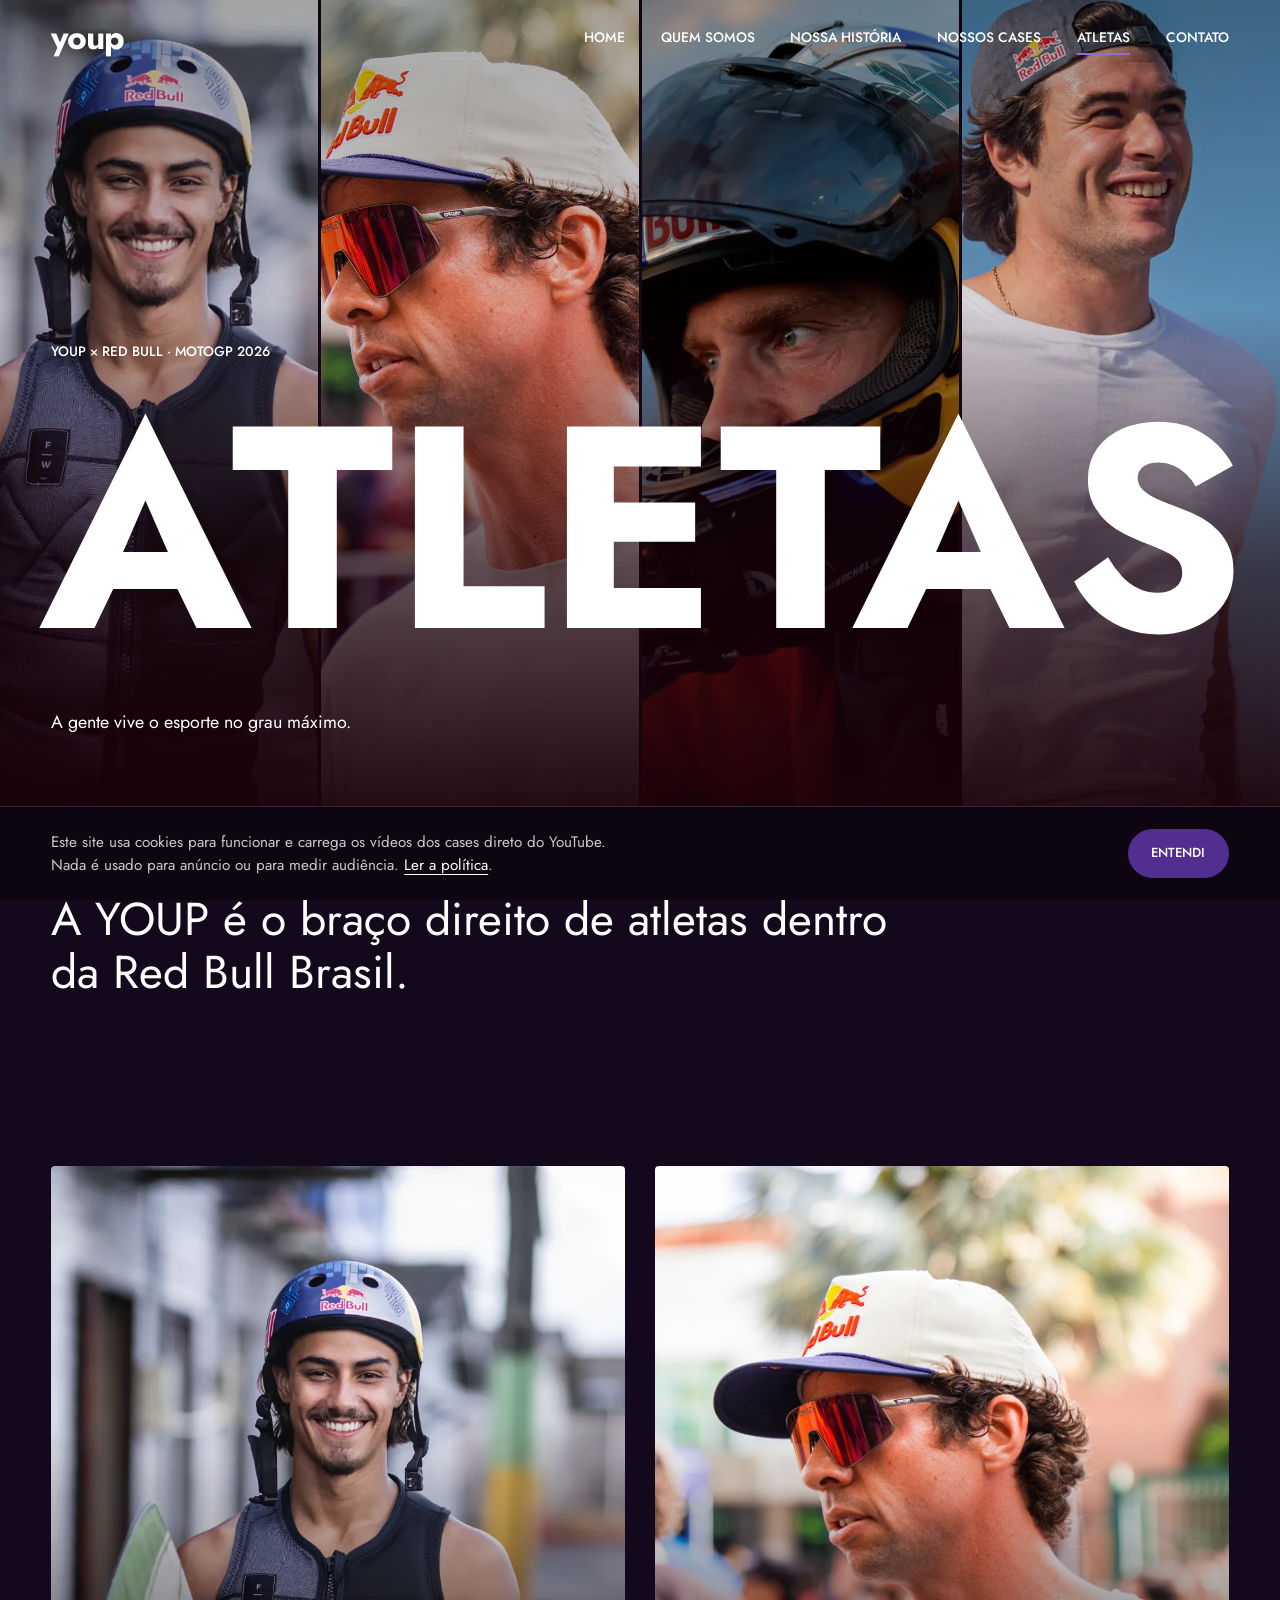
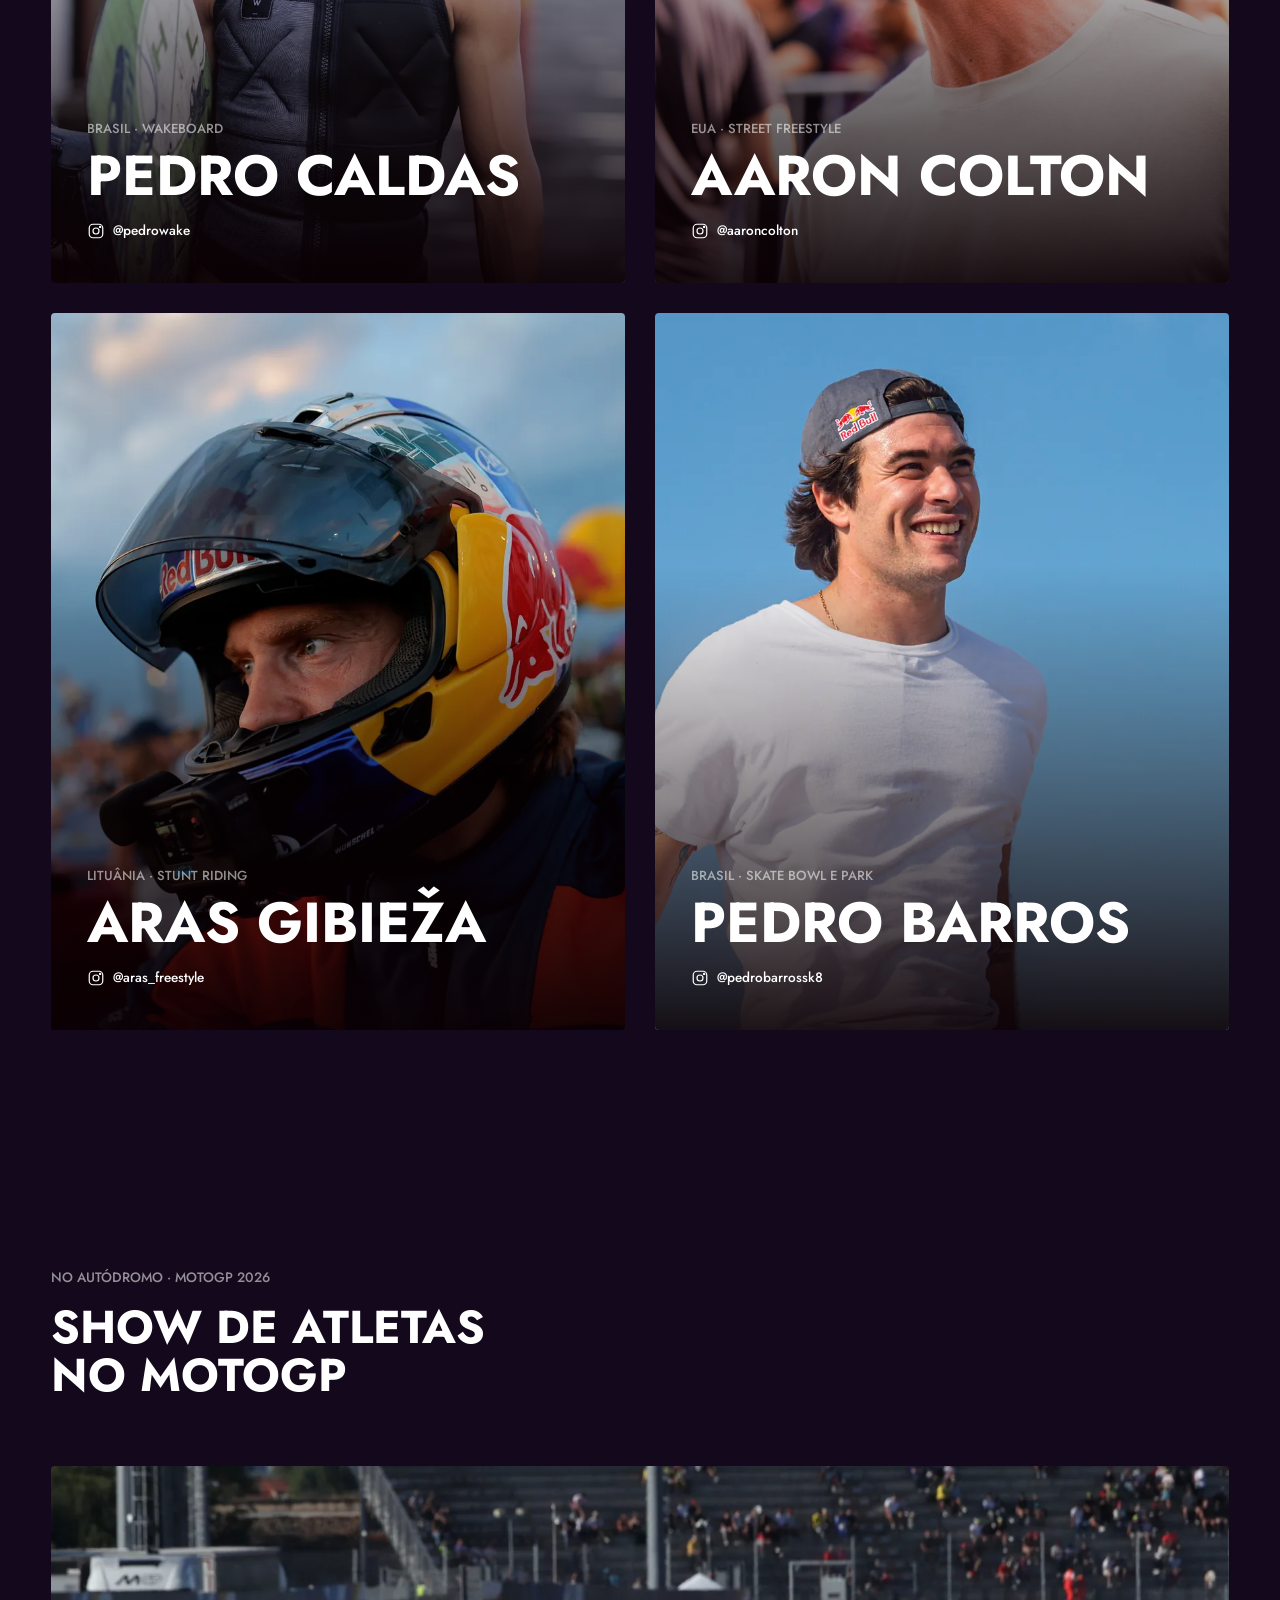
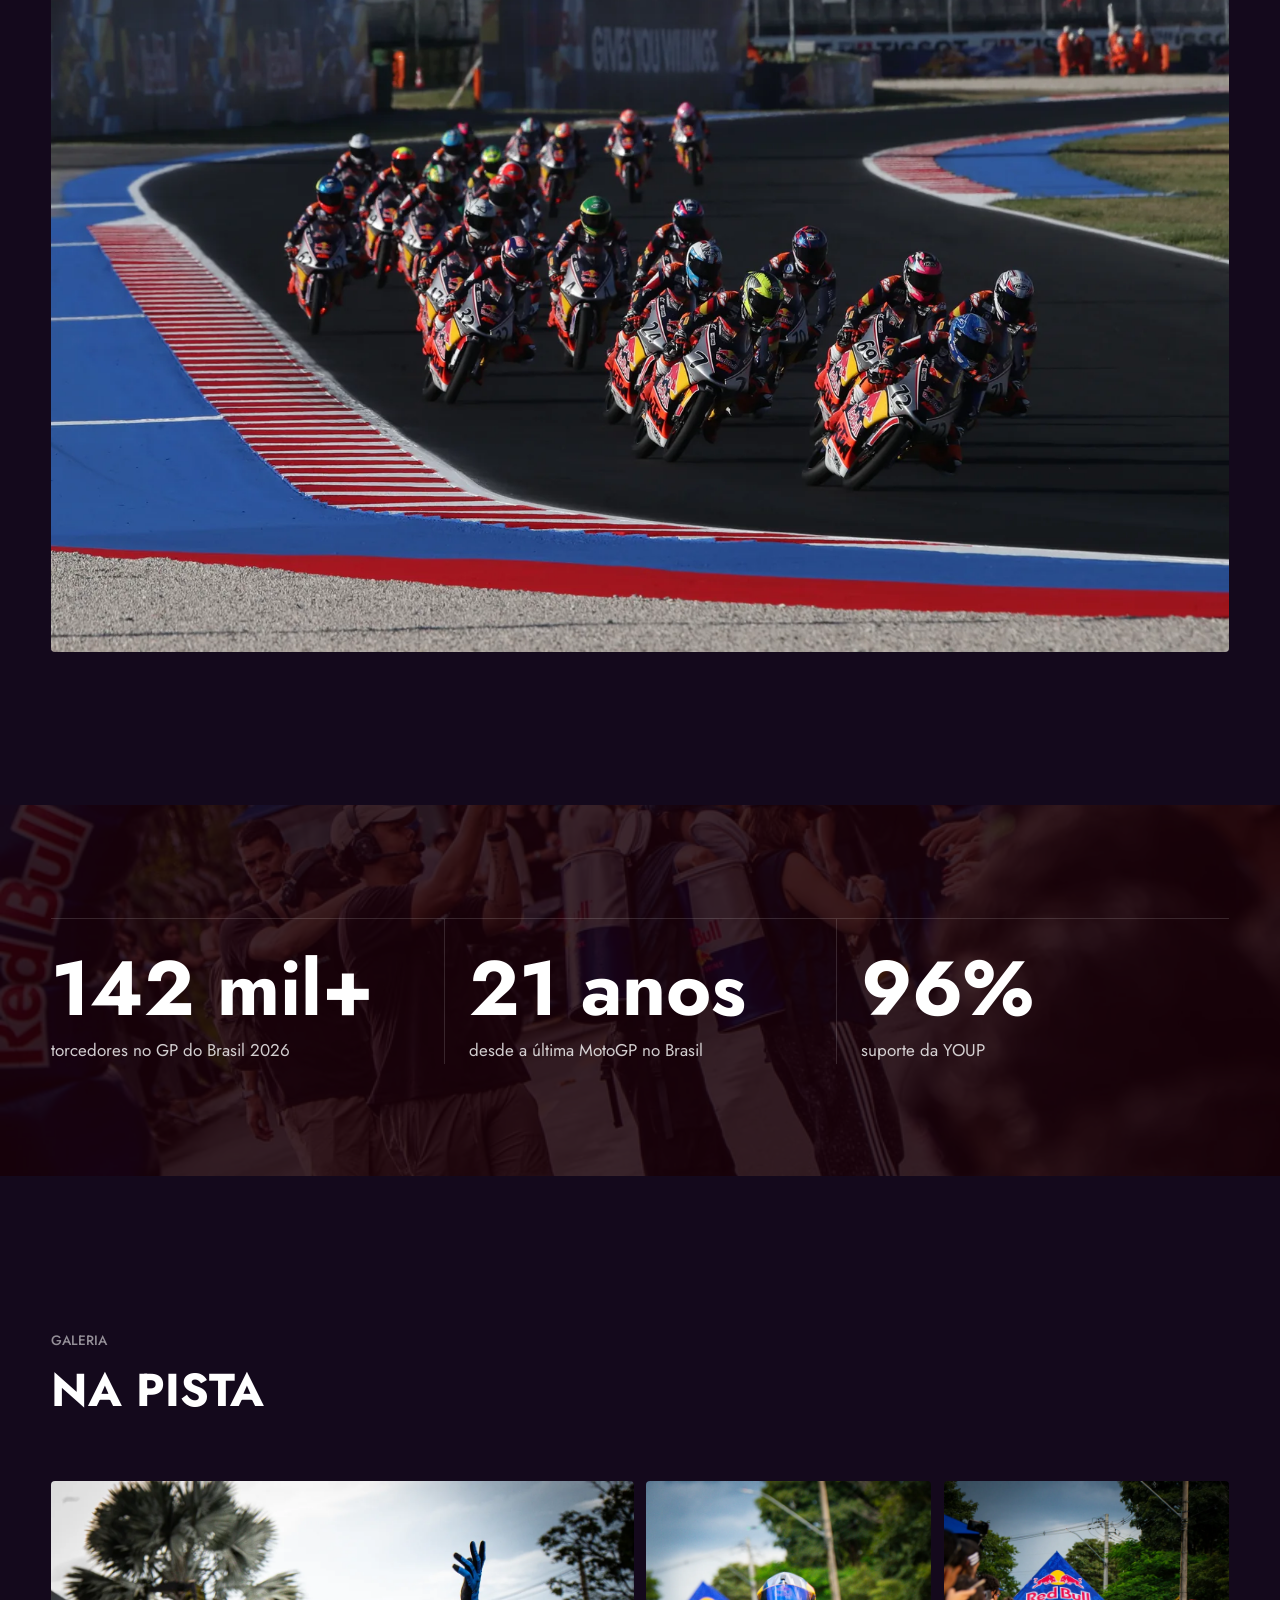
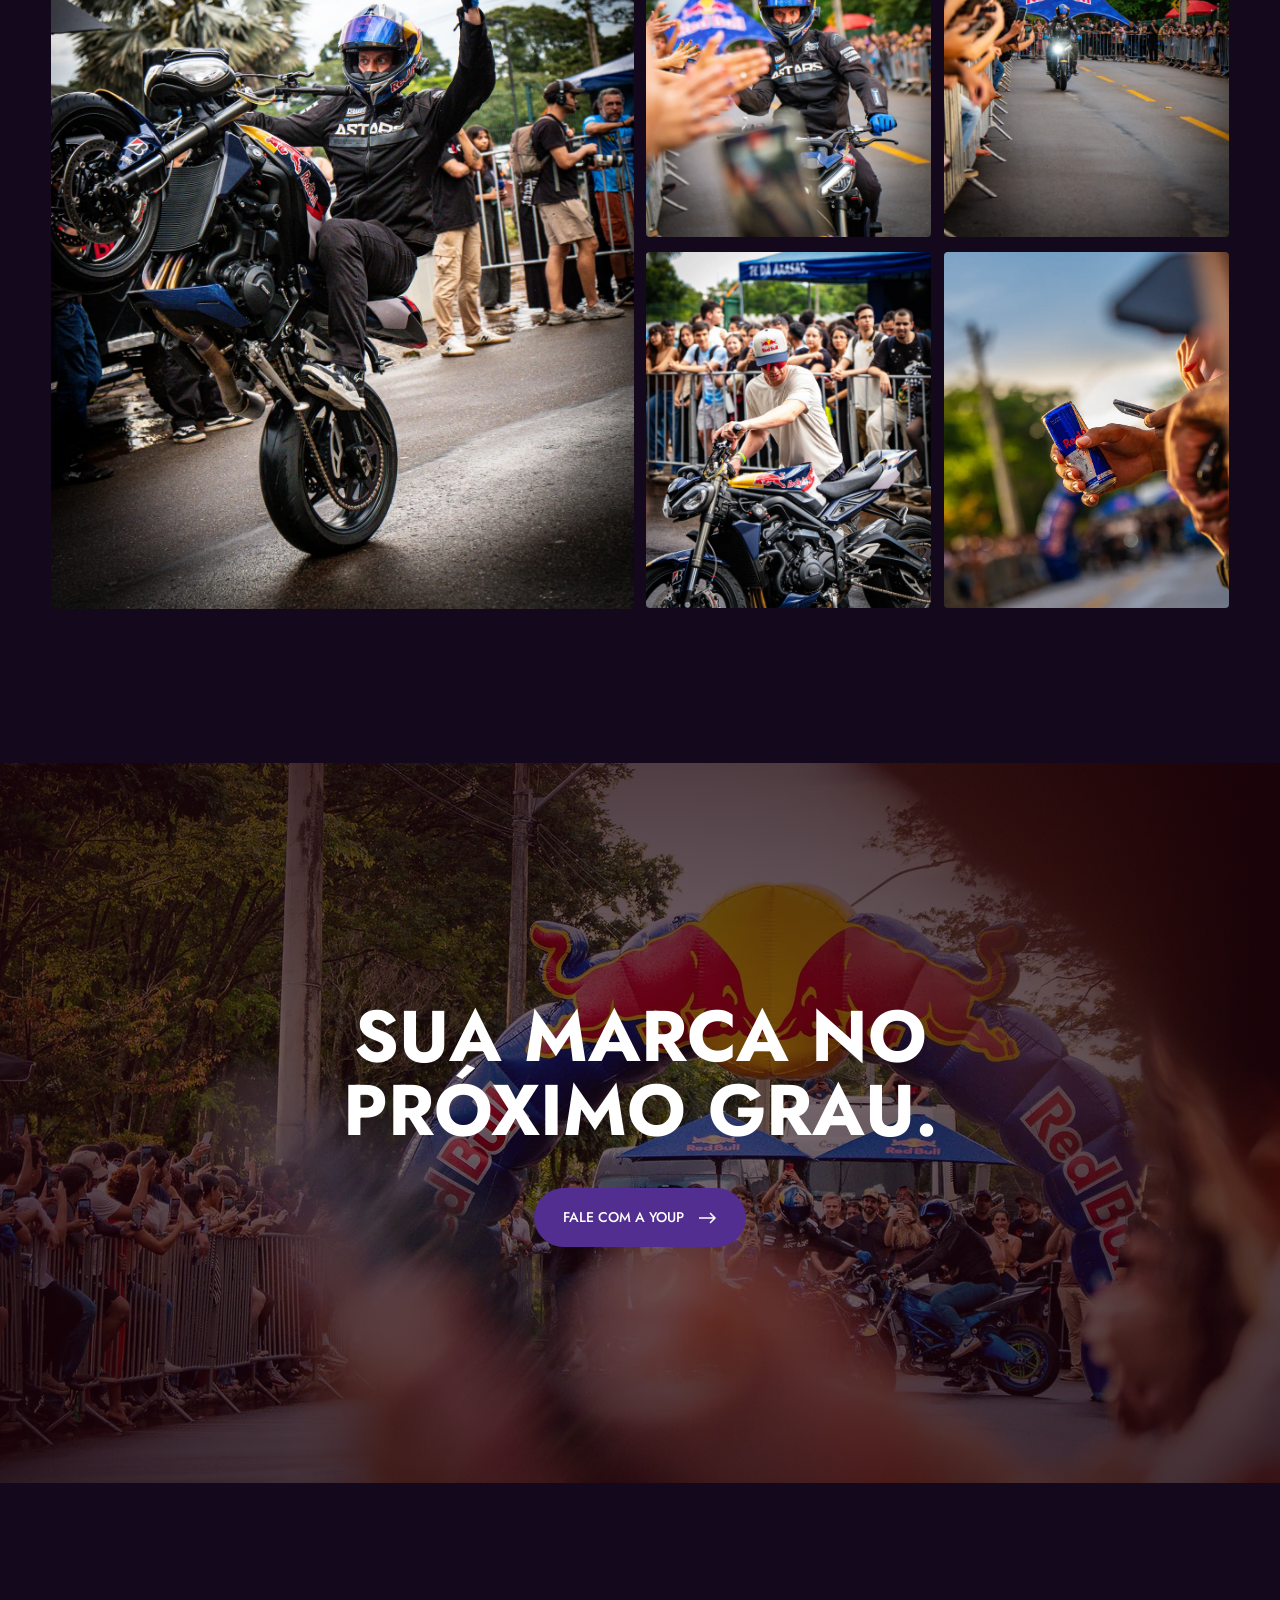
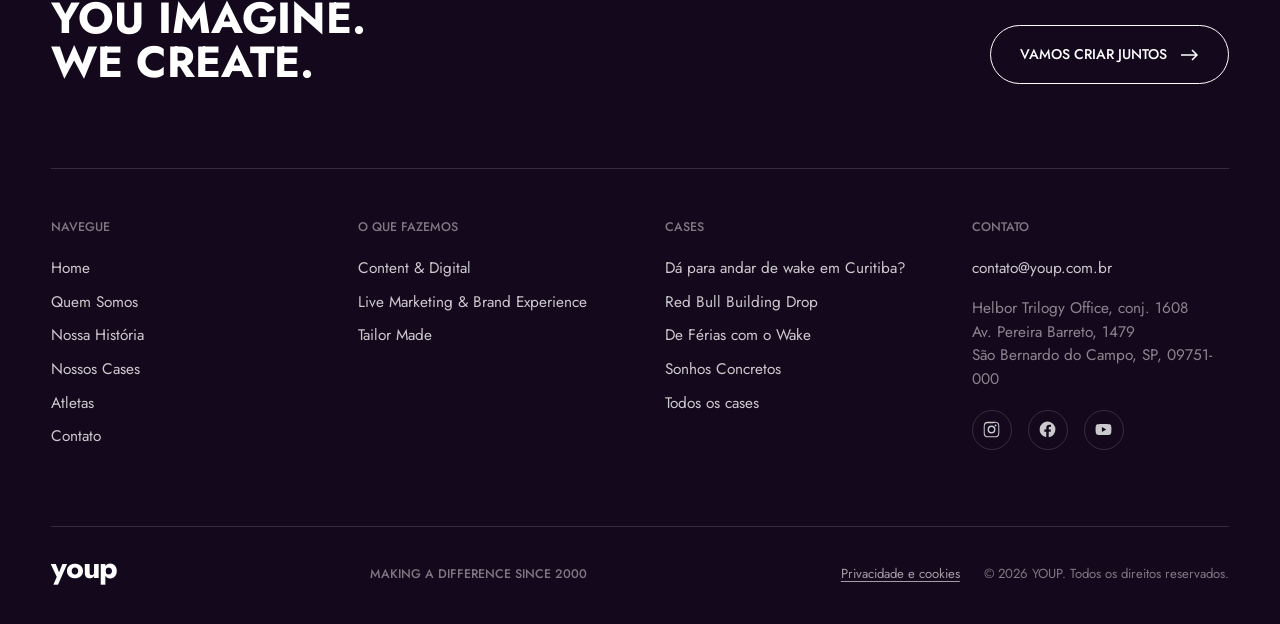
==== commit 2c0f01ca: "Abertura so com o logo, selos em linha e etapas selecionaveis no celular Co-Authored-By: Claude Opus" ====
--- a/atletas.html
+++ b/atletas.html
@@ -22,7 +22,6 @@
 <body data-page="atletas">
 <div class="intro" id="intro" aria-hidden="true">
   <span class="intro__marca">youp</span>
-  <span class="intro__linha"><i></i></span>
 </div>
 <noscript><style>.intro{display:none}</style></noscript>
 
--- a/assets/css/style.css
+++ b/assets/css/style.css
@@ -217,7 +217,12 @@
 .hero__media img, .hero__media video { width: 100%; height: 100%; object-fit: cover; }
 .hero__slide img { object-position: 30% 50%; }
 /* No celular, o case pode definir o enquadramento da foto de abertura (posHeroCel no data.js) */
-@media (max-width: 760px) { .hero__slide img { object-position: var(--pos-cel, 30% 50%); } }
+@media (max-width: 760px) {
+  .hero__slide img { object-position: var(--pos-cel, 30% 50%); }
+  /* No celular o título já ocupa a cena: a descrição do case e a régua larga
+     de slides tomavam o meio da tela sem precisar. Fica só a régua, curta. */
+  .hero__caption { display: none; }
+}
 .hero__slide { opacity: 0; transition: opacity var(--t-cena) var(--ease); }
 .hero__slide.is-active { opacity: 1; }
 .hero__slide img { transform: scale(1.05); transition: transform var(--t-ambiente) linear; }
@@ -235,6 +240,10 @@
 .hero__dots { display: flex; gap: .5rem; margin-top: 1rem; }
 .hero__dots button { width: 28px; height: 2px; background: rgba(255,255,255,.35); padding: 0; position: relative; overflow: hidden; }
 .hero__dots button.is-active::after { content: ""; position: absolute; inset: 0; background: var(--roxo-luz); animation: dot var(--t-slide) linear forwards; transform-origin: left; }
+@media (max-width: 760px) {
+  .hero__dots { gap: .35rem; margin-top: 0; }
+  .hero__dots button { width: 16px; }
+}
 @keyframes dot { from { transform: scaleX(0); } to { transform: scaleX(1); } }
 .scroll-cue { position: absolute; left: 50%; bottom: 1.25rem; z-index: 2; width: 1px; height: 48px; background: rgba(255,255,255,.25); overflow: hidden; }
 .scroll-cue::after { content: ""; position: absolute; left: 0; top: -50%; width: 100%; height: 50%; background: var(--branco); animation: cue var(--t-pulso) var(--ease) infinite; }
@@ -245,7 +254,39 @@
 .page-hero--img { min-height: 100vh; min-height: 100svh; }
 .page-hero__bg { position: absolute; inset: 0; }
 .page-hero__bg img { width: 100%; height: 100%; object-fit: cover; }
-.page-hero--img::after { content: ""; position: absolute; inset: 0; background: linear-gradient(180deg, rgba(0,0,0,.4), transparent 35%, rgba(20,9,28,.94)); }
+.page-hero--img::after { content: ""; position: absolute; inset: 0; pointer-events: none; background: linear-gradient(180deg, rgba(0,0,0,.4), transparent 35%, rgba(20,9,28,.94)); }
+
+/* --- Vídeo de fundo do hero do case -----------------------------------
+   A capa continua no lugar e o vídeo entra por cima quando termina de
+   carregar, então nunca aparece um retângulo preto esperando. O embed não
+   recebe clique: quem manda no som é o botão, não o player do YouTube.
+   O 177.78vh é o 16:9 lido pela altura, que é o que faz o vídeo cobrir a
+   cena sem deixar tarja. O scale(1.2) joga para fora o título e a marca que
+   o YouTube desenha por cima do próprio vídeo: sobra só a imagem.
+   --------------------------------------------------------------------- */
+.hero-video { overflow: hidden; }
+.hero-video iframe, .hero-video video {
+  position: absolute; top: 50%; left: 50%; transform: translate(-50%, -50%) scale(1.2);
+  width: 100vw; height: 56.25vw; min-width: 177.78vh; min-height: 100%;
+  border: 0; pointer-events: none;
+  opacity: 0; transition: opacity var(--t-cena) var(--ease);
+}
+.hero-video.is-pronto iframe, .hero-video.is-pronto video { opacity: 1; }
+.hero-som {
+  position: absolute; z-index: 3; bottom: var(--ev-4);
+  right: max(var(--gutter), calc((100% - var(--max)) / 2 + var(--gutter)));
+  width: 46px; height: 46px; display: grid; place-items: center;
+  border: 1px solid rgba(255, 255, 255, .5); border-radius: 50%;
+  background: rgba(20, 9, 28, .45); color: var(--branco); cursor: pointer;
+  -webkit-backdrop-filter: blur(6px); backdrop-filter: blur(6px);
+  transition: background-color var(--t-estado) var(--ease), border-color var(--t-estado) var(--ease), transform var(--t-estado) var(--ease);
+}
+.hero-som:hover { background: var(--roxo); border-color: var(--roxo); transform: scale(1.06); }
+.hero-som svg { width: 19px; height: 19px; fill: currentColor; }
+.hero-som .som-on { display: none; }
+.hero-som.is-on .som-on { display: block; }
+.hero-som.is-on .som-off { display: none; }
+@media (max-width: 700px) { .hero-som { width: 42px; height: 42px; } }
 .page-hero .wrap { position: relative; z-index: 2; }
 .page-hero .eyebrow { display: block; margin-bottom: 1.25rem; }
 
@@ -304,11 +345,10 @@
 .feature__sub { margin: 1.1rem 0 0; max-width: 46ch; font-size: clamp(1.05rem, 1.3vw, 1.25rem); color: rgba(255, 255, 255, .82); }
 /* Etiqueta discreta de case em destaque */
 .feature__etiqueta {
-  display: flex; align-items: center; gap: .7rem; margin: 0 0 var(--e-3);
+  margin: 0 0 var(--e-3);
   font-family: var(--font-display); font-weight: var(--peso-cabecalho);
   font-size: .78rem; text-transform: uppercase; color: rgba(255, 255, 255, .62);
 }
-.feature__etiqueta span { width: 26px; height: 1px; background: var(--roxo-luz); }
 
 /* Os três selos: ícone fino, número e rótulo curto. Sem caixa, sem cor cheia. */
 .feature__selos {
@@ -328,11 +368,18 @@
   font-size: clamp(1.05rem, 1.3vw, 1.25rem); line-height: 1.1; white-space: nowrap;
 }
 .selo__rotulo { display: block; margin-top: .15rem; font-size: .84rem; line-height: 1.3; color: rgba(255, 255, 255, .62); }
+/* No celular os três selos viram três colunas, não uma lista: a leitura é de
+   relance, e empilhado isso tomava meia tela para dizer três números. */
 @media (max-width: 760px) {
-  .feature__selos { display: block; }
-  .feature__selos li { padding: .9rem 0; }
-  .feature__selos li + li { padding-left: 0; border-left: 0; border-top: 1px solid var(--linha); }
-}
+  .feature__selos { display: grid; grid-template-columns: repeat(3, 1fr); gap: 0; }
+  .feature__selos li { display: block; padding: 1rem .75rem; }
+  .feature__selos li + li { padding-left: .75rem; }
+  .feature__selos li:first-child { padding-left: 0; }
+  .feature__selos li:last-child { padding-right: 0; }
+  .selo__icone { width: 20px; height: 20px; margin-bottom: .55rem; }
+  .selo__valor { font-size: 1.05rem; white-space: normal; }
+  .selo__rotulo { font-size: .68rem; line-height: 1.25; }
+}}
 
 /* Trilho de cases */
 .rail { display: grid; grid-auto-flow: column; grid-auto-columns: clamp(270px, 30vw, 460px); gap: 1.25rem; overflow-x: auto; scroll-snap-type: x mandatory; padding-inline: var(--gutter); padding-bottom: 1.5rem; scrollbar-width: thin; scrollbar-color: rgba(255,255,255,.3) transparent; }
@@ -354,7 +401,6 @@
 .card__body { position: absolute; left: 0; right: 0; bottom: 0; z-index: 2; padding: var(--e-3); display: flex; justify-content: space-between; align-items: flex-end; gap: 1rem; }
 .card__year { font-family: var(--font-display); font-weight: var(--peso-cabecalho); font-size: .85rem; }
 .card__name { font-family: var(--font-display); font-weight: var(--peso-titulo); text-transform: uppercase; font-size: clamp(1.35rem, 2.2vw, 2rem); line-height: 1; margin-top: .4rem; }
-.card__sub { font-size: .9rem; color: rgba(255,255,255,.7); margin-top: .35rem; }
 .card__go { flex: 0 0 auto; width: 46px; height: 46px; border-radius: 50%; border: 1px solid rgba(255,255,255,.5); display: grid; place-items: center; transition: background-color var(--t-estado), color var(--t-estado), transform var(--t-camada) var(--ease); }
 .card:hover .card__go { background: var(--branco); color: var(--vinho); transform: rotate(-45deg); }
 .card__logo { position: absolute; top: var(--e-2); left: var(--e-2); z-index: 2; width: 38%; max-width: 150px; height: auto; filter: drop-shadow(0 4px 18px rgba(0,0,0,.4)); }
@@ -366,6 +412,23 @@
   .cases-grid { grid-template-columns: 1fr; }
   .cases-grid .card, .cases-grid .card:first-child { aspect-ratio: 4 / 5; }
 }
+
+/* Selo de recorde, logo abaixo do resultado do case. Fica numa caixa de
+   linha fina, sem cor cheia, porque é informação e não etiqueta de promoção. */
+.recorde {
+  display: flex; gap: var(--e-2); align-items: flex-start;
+  margin-top: var(--e-3); padding: var(--e-3);
+  border: 1px solid var(--linha); border-radius: 4px;
+}
+.recorde__icone { width: 34px; height: 34px; flex: 0 0 34px; color: var(--roxo-luz); }
+.recorde__titulo {
+  margin: 0; font-family: var(--font-display); font-weight: var(--peso-titulo);
+  text-transform: uppercase; font-size: clamp(1rem, 1.6vw, 1.25rem); line-height: 1.1;
+}
+.recorde__marcas { list-style: none; margin: .75rem 0 0; padding: 0; display: grid; gap: .4rem; }
+.recorde__marcas li { position: relative; padding-left: 1.1rem; font-size: .95rem; line-height: 1.45; color: rgba(255, 255, 255, .8); }
+.recorde__marcas li::before { content: ""; position: absolute; left: 0; top: .62em; width: 6px; height: 6px; border-radius: 50%; background: var(--roxo-luz); }
+.recorde__nota { margin: .75rem 0 0; font-size: .84rem; color: rgba(255, 255, 255, .55); }
 
 /* Faixa de anos (prévia da linha do tempo) */
 /* --- Linha do tempo da home --------------------------------------------
@@ -456,6 +519,16 @@
 
 /* --- Linha do tempo ----------------------------------------------------- */
 .tl { position: relative; }
+
+/* Régua do tempo: a linha corre a cronologia inteira e vai colorindo até o
+   ponto em que a leitura está. Sem rótulo, sem marca, só a linha. */
+.tl-regua {
+  position: absolute; z-index: 6; pointer-events: none;
+  left: calc(var(--gutter) / 2); top: 0; bottom: 0; width: 2px;
+  background: rgba(255, 255, 255, .16);
+}
+.tl-regua i { position: absolute; left: 0; top: 0; width: 100%; height: var(--p, 0%); background: var(--roxo-luz); }
+@media (max-width: 700px) { .tl-regua { left: calc(var(--gutter) / 2 - 1px); width: 2px; } }
 .tl-nav { position: fixed; right: var(--gutter); top: 50%; transform: translateY(-50%); z-index: 30; display: flex; flex-direction: column; gap: .35rem; opacity: 0; transition: opacity var(--t-camada); }
 .tl-nav.is-visible { opacity: 1; }
 .tl-nav a { font-family: var(--font-display); font-weight: var(--peso-cabecalho); font-size: .78rem; color: rgba(255,255,255,.4); text-align: right; transition: color var(--t-estado), transform var(--t-estado) var(--ease); }
@@ -577,9 +650,29 @@
   /* Alterna o lado do vídeo, para a leitura não virar uma coluna só. */
   .servico:nth-child(even) .video-espaco { order: 2; }
 }
+/* No celular o índice vira uma barra de etapas presa no topo: as três partes
+   ficam lado a lado, a que está sendo lida acende, e tocar leva até ela. Antes
+   ele rolava para fora da tela antes de alguém ver qual estava selecionada. */
 @media (max-width: 860px) {
-  .servicos { grid-template-columns: 1fr; gap: 2.5rem; }
-  .servicos__indice { position: static; flex-direction: row; gap: 1.25rem; flex-wrap: wrap; }
+  .servicos { grid-template-columns: 1fr; gap: 1.75rem; }
+  .servicos__indice {
+    position: sticky; top: var(--header-h); z-index: 5;
+    flex-direction: row; gap: .4rem; flex-wrap: nowrap;
+    margin-inline: calc(var(--gutter) * -1); padding: .7rem var(--gutter);
+    background: var(--papel);
+    border-bottom: 1px solid var(--linha-clara);
+  }
+  .servicos__indice a {
+    flex: 1 1 0; text-align: center; padding: .5rem .25rem;
+    font-size: 1rem; border-radius: 999px;
+    border: 1px solid transparent;
+    transition: color var(--t-estado) var(--ease), background-color var(--t-estado) var(--ease), border-color var(--t-estado) var(--ease);
+  }
+  .servicos__indice a.is-ativo {
+    transform: none; color: var(--branco);
+    background: var(--roxo); border-color: var(--roxo);
+  }
+  .servico { scroll-margin-top: calc(var(--header-h) + 4.2rem); }
 }
 
 /* --- Contato -----------------------------------------------------------
@@ -725,28 +818,61 @@
   max-width: 24ch; text-wrap: balance;
 }
 .manifesto__assina {
-  display: flex; align-items: center; gap: 1rem;
   margin: var(--ev-3) 0 0;
   font-family: var(--font-display); font-weight: var(--peso-cabecalho);
   font-size: .82rem; text-transform: uppercase; color: rgba(255, 255, 255, .5);
 }
-.manifesto__risco { display: block; width: 40px; height: 1px; background: rgba(255, 255, 255, .5); }
-
-.manifesto__grade { display: grid; grid-template-columns: 1fr minmax(0, .85fr); gap: var(--e-5); align-items: center; }
+
+.manifesto__grade { display: grid; grid-template-columns: 1fr minmax(0, 1.12fr); gap: var(--e-4); align-items: center; }
 .manifesto__col { min-width: 0; }
 
 /* --- Órbita das marcas --------------------------------------------------
    Loop infinito gerado a partir dos logos dos cases: eles abrem a partir do
    logotipo, giram e voltam a se fundir nele. Sem áudio, sem controles.
    ----------------------------------------------------------------------- */
-.orbita { position: relative; width: 100%; aspect-ratio: 1; }
+/* A caixa tem a proporção do arquivo (1204x1120), cortado no conteúdo: sem
+   sobra em volta, a cena ocupa tudo o que a coluna dá. */
+.orbita { position: relative; width: 100%; aspect-ratio: 1176 / 1094; }
+/* O vídeo passa um pouco da coluna: dentro dela ele ficava pequeno demais e
+   a cena virava um selo girando no canto.
+
+   A máscara é o que faz o quadro sumir. O fundo do arquivo é a cor da página,
+   mas cada navegador converte vídeo de um jeito e sobra 1 ou 2 níveis de
+   diferença, o bastante para desenhar um retângulo mais escuro numa área
+   chapada. Com a borda saindo em degradê, o encontro com a página é em alfa
+   zero: não existe diferença para aparecer. Os 6,5% de fade são exatamente a
+   margem vazia que o arquivo tem em volta das marcas, então nada é cortado. */
+.orbita__video {
+  transform: scale(1.12);
+  --fade: 6.5%;
+  -webkit-mask-image:
+    linear-gradient(to right, transparent 0, #000 var(--fade), #000 calc(100% - var(--fade)), transparent 100%),
+    linear-gradient(to bottom, transparent 0, #000 var(--fade), #000 calc(100% - var(--fade)), transparent 100%);
+  -webkit-mask-composite: source-in;
+  mask-image:
+    linear-gradient(to right, transparent 0, #000 var(--fade), #000 calc(100% - var(--fade)), transparent 100%),
+    linear-gradient(to bottom, transparent 0, #000 var(--fade), #000 calc(100% - var(--fade)), transparent 100%);
+  mask-composite: intersect;
+}
 .orbita__video { position: absolute; inset: 0; width: 100%; height: 100%; object-fit: contain; }
-/* Se o vídeo não tocar (JS desligado, autoplay bloqueado), fica o logotipo. */
+/* Se o vídeo não tocar (JS desligado, autoplay bloqueado), fica o logotipo.
+   Tocando, ele sai: o webm é transparente e deixaria o logotipo aparecer por
+   trás das marcas. */
+.orbita.is-vivo .orbita__reserva { display: none; }
 .orbita__reserva { position: absolute; left: 50%; top: 50%; width: 46%; transform: translate(-50%, -50%); z-index: -1; }
 
 @media (max-width: 860px) {
   .manifesto__grade { grid-template-columns: 1fr; }
-  .orbita { width: min(78vw, 420px); margin-inline: auto; }
+  /* No celular a órbita passa da coluna e ocupa a tela toda: é o único jeito
+     de ela não virar um selo no meio do texto. O teto em svh existe para a
+     cena não espremer a frase em tela curta, e a seção respira menos para
+     sobrar altura para o vídeo. */
+  .manifesto__stage { padding-block: var(--ev-2); }
+  .orbita {
+    width: auto; max-width: none; max-height: 58svh;
+    margin-inline: calc(var(--gutter) * -.45);
+  }
+  .orbita__video { transform: none; }
 }
 
 /* Cada palavra tem uma cópia acesa por cima, revelada por clip-path. */
@@ -771,9 +897,6 @@
   opacity: 0; transform: translateY(.16em);
   animation: intro-marca var(--t-cena) var(--ease) var(--t-toque) forwards;
 }
-.intro__linha { display: block; width: clamp(110px, 16vw, 200px); height: 1px; background: rgba(255, 255, 255, .18); overflow: hidden; }
-.intro__linha i { display: block; height: 100%; background: var(--roxo-luz); transform: scaleX(0); transform-origin: left center; transition: transform var(--t-camada) var(--ease); }
-.intro.is-carregado .intro__linha i { transform: scaleX(1); }
 .intro.is-fim { opacity: 0; visibility: hidden; }
 .intro--rapida .intro__marca { animation-duration: var(--t-estado); }
 @keyframes intro-marca { to { opacity: 1; transform: none; } }
@@ -814,12 +937,6 @@
 }
 
 /* Vídeo do YouTube à espera de autorização */
-.yt-espera { position: absolute; inset: 0; display: grid; place-items: center; overflow: hidden; background: #0e0616; }
-.yt-espera img { position: absolute; inset: 0; width: 100%; height: 100%; object-fit: cover; opacity: .32; }
-.yt-espera__aviso { position: relative; z-index: 2; display: grid; justify-items: center; gap: 1rem; padding: 2rem; text-align: center; }
-.yt-espera__aviso p { margin: 0; max-width: 38ch; font-size: .95rem; color: rgba(255, 255, 255, .82); }
-.yt-espera__link { font-size: .85rem; color: rgba(255, 255, 255, .6); text-decoration: underline; text-underline-offset: .25em; }
-.yt-espera__link:hover { color: var(--branco); }
 
 /* --- Página de texto legal --------------------------------------------- */
 .texto-legal { padding-top: calc(var(--header-h) + var(--e-7)); }
@@ -830,6 +947,35 @@
 .texto-legal__corpo li { margin-bottom: .6rem; }
 .texto-legal__corpo a { color: var(--branco); text-decoration: underline; text-underline-offset: .25em; }
 
+/* O filme do case no card: 16:9 cortado para cobrir a caixa, que é retrato.
+   A altura manda e a largura sai do aspect-ratio, que é o que evita esticar
+   a imagem. O embed não recebe clique: o card inteiro continua sendo um
+   link para a página do case. */
+.card__filme {
+  position: absolute; top: 50%; left: 50%; transform: translate(-50%, -50%) scale(1.2);
+  height: 100%; width: auto; aspect-ratio: 16 / 9; min-width: 100%;
+  border: 0; opacity: 0; pointer-events: none;
+  transition: opacity var(--t-estado) var(--ease);
+}
+/* Short do YouTube: o filme é em pé. Num quadro 9:16 o player encaixa o
+   vídeo inteiro, sem a tarja preta que sobra dos lados num quadro deitado. */
+.card__filme--pe { width: 100%; height: auto; aspect-ratio: 9 / 16; min-width: 0; }
+/* Filme em pé no hero: ele ocupa uma coluna no meio e a capa preenche o
+   resto. Para não virar três retângulos colados, a capa entra desfocada,
+   como ambiente, e as bordas do vídeo somem em degradê. */
+.hero-video--pe iframe {
+  width: auto; height: 100%; aspect-ratio: 9 / 16; min-width: 0;
+  -webkit-mask-image: linear-gradient(90deg, transparent 0, #000 8%, #000 92%, transparent 100%);
+  mask-image: linear-gradient(90deg, transparent 0, #000 8%, #000 92%, transparent 100%);
+}
+.hero-video--pe img { filter: blur(26px) saturate(1.2) brightness(.5); transform: scale(1.12); }
+.video-block--pe { aspect-ratio: 9 / 16; max-width: min(100%, 420px); margin-inline: auto; }
+
+/* O card largo da grade é mais deitado que 16:9: aí quem manda é a largura. */
+.cases-grid .card:first-child .card__filme { width: 100%; height: auto; min-height: 100%; min-width: 0; }
+.card.is-filme .card__filme { opacity: 1; }
+.card.is-filme .card__previa { opacity: 0; }
+
 /* Prévia em vídeo do card, no hover e no foco de teclado. */
 .card__previa {
   position: absolute; inset: 0; width: 100%; height: 100%;
@@ -858,6 +1004,46 @@
 body[data-tema="claro"] .site-header { color: var(--vinho); }
 body[data-tema="claro"] .site-header.is-solid { background: rgba(243, 241, 243, .82); }
 body[data-tema="claro"] .intro { background: var(--papel); color: var(--vinho); }
-body[data-tema="claro"] .intro__linha { background: rgba(20, 9, 28, .18); }
 .light .eyebrow { color: var(--roxo); }
 .light .page-hero .eyebrow { color: var(--roxo); }
+
+/* --- Faixa de bastidores -----------------------------------------------
+   Uma tira só, de ponta a ponta da tela, as fotos coladas, sem respiro entre
+   elas. Larguras diferentes para não virar uma régua de quadrados iguais.
+
+   As seis fotos vêm de eventos diferentes, com luz e cor cada uma de um
+   jeito. Em duotone elas param de brigar e viram uma coisa só: o preto e
+   branco apaga a cor de origem e o roxo entra por cima no modo "multiply",
+   que leva o escuro da foto para o preto e o claro para o roxo. Daí os dois
+   tons, e só eles.
+   ----------------------------------------------------------------------- */
+.faixa { padding: 0; }
+.faixa__tira {
+  list-style: none; margin: 0; padding: 0;
+  display: flex; gap: 0;
+  height: clamp(104px, 15vh, 168px);
+}
+.faixa__tira li { position: relative; flex: 1 1 0; min-width: 0; height: 100%; overflow: hidden; background: var(--vinho); }
+.faixa__tira img { width: 100%; height: 100%; object-fit: cover; filter: grayscale(1) contrast(1.3) brightness(1.05); transition: transform var(--t-cena) var(--ease), filter var(--t-camada) var(--ease); }
+.faixa__tira li::after {
+  content: ""; position: absolute; inset: 0; pointer-events: none;
+  background: var(--roxo-luz); mix-blend-mode: multiply; opacity: 1;
+  transition: opacity var(--t-camada) var(--ease);
+}
+/* No hover a foto sai um pouco do roxo: a cor de origem aparece e o toque
+   tem resposta, sem virar outra paleta. */
+.faixa__tira li:hover img { transform: scale(1.05); filter: grayscale(.3) contrast(1.02) brightness(1); }
+.faixa__tira li:hover::after { opacity: .35; }
+/* Larguras desiguais, para a tira ter ritmo. */
+.faixa__tira li:nth-child(1) { flex-grow: 1.3; }
+.faixa__tira li:nth-child(2) { flex-grow: 1.9; }
+.faixa__tira li:nth-child(4) { flex-grow: 1.5; }
+.faixa__tira li:nth-child(5) { flex-grow: .75; }
+@media (max-width: 700px) {
+  .faixa__tira { height: 84px; }
+  .faixa__tira li:nth-child(5), .faixa__tira li:nth-child(6) { display: none; }
+}
+
+/* O CTA encurta o respiro de baixo quando a faixa vem logo depois: a tira
+   tem que fechar a página, não flutuar solta no meio do vazio. */
+.cta--com-faixa { padding-bottom: var(--e-5); }
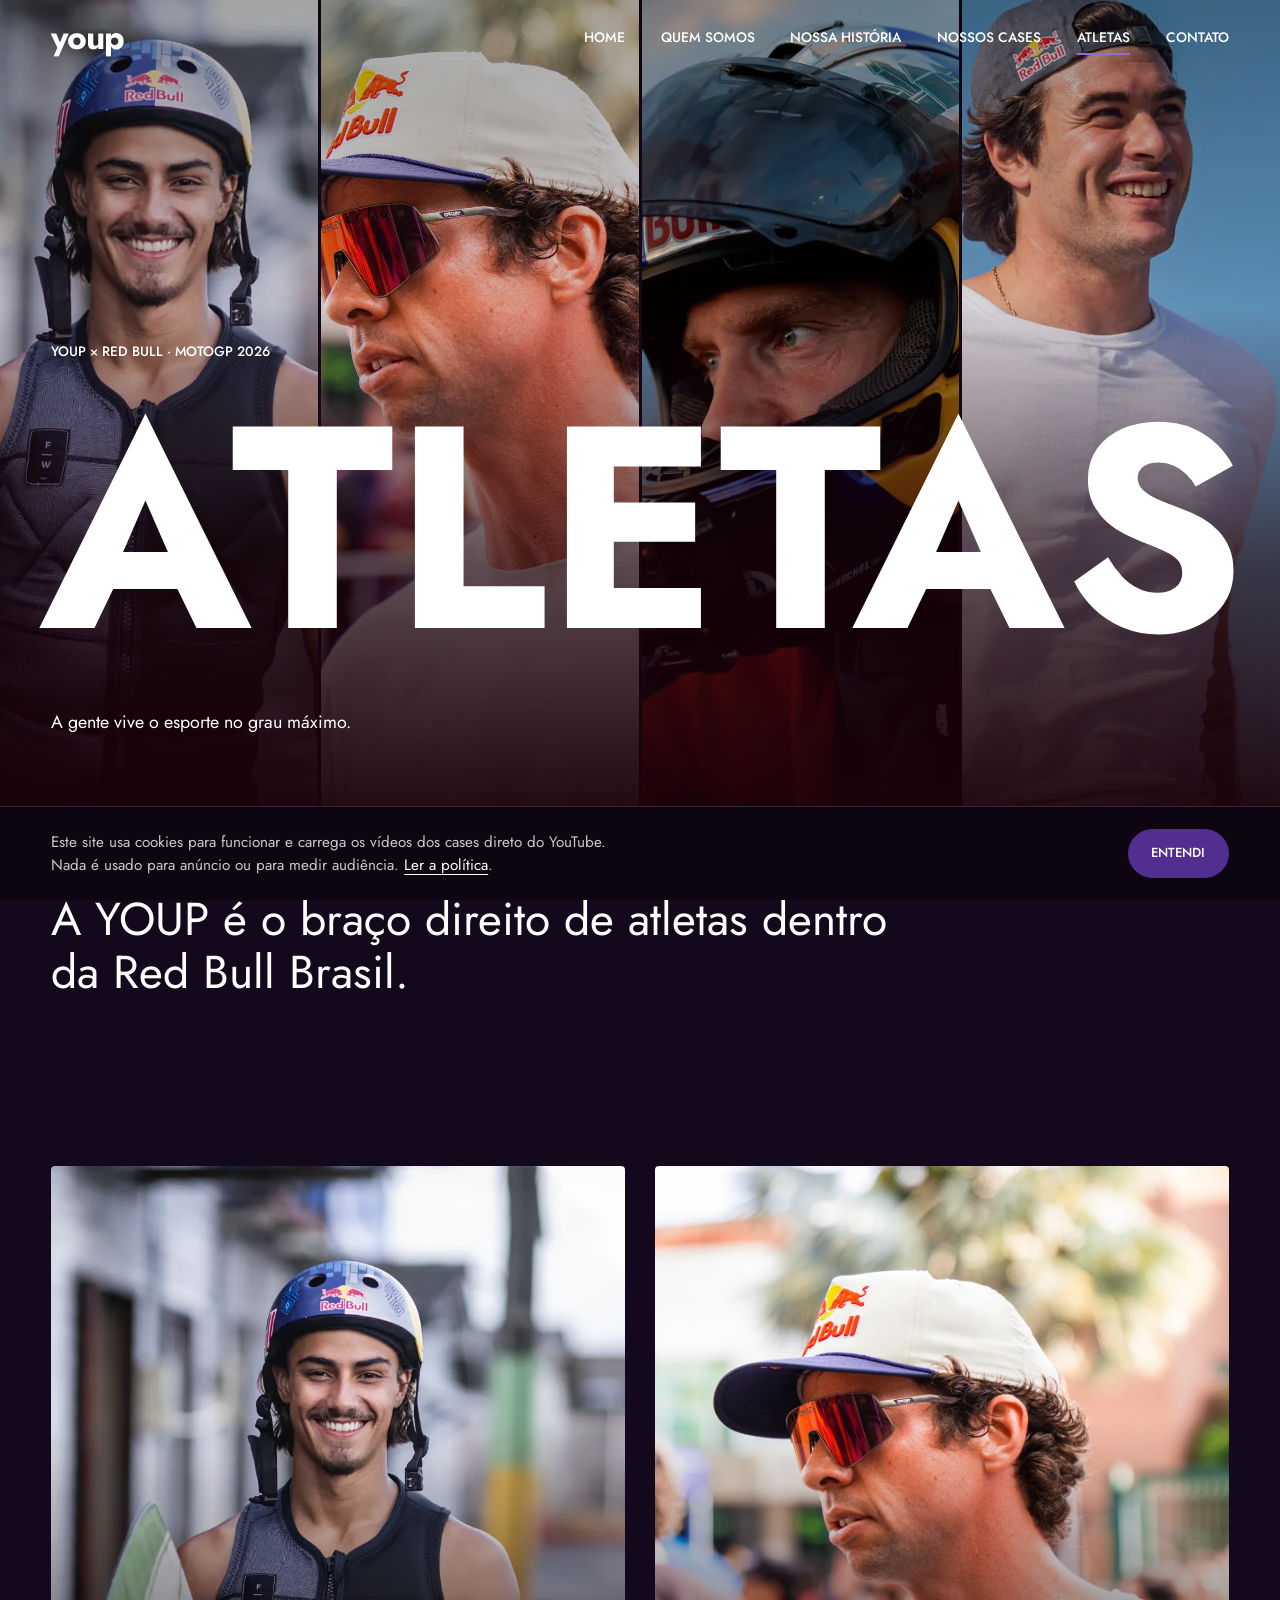
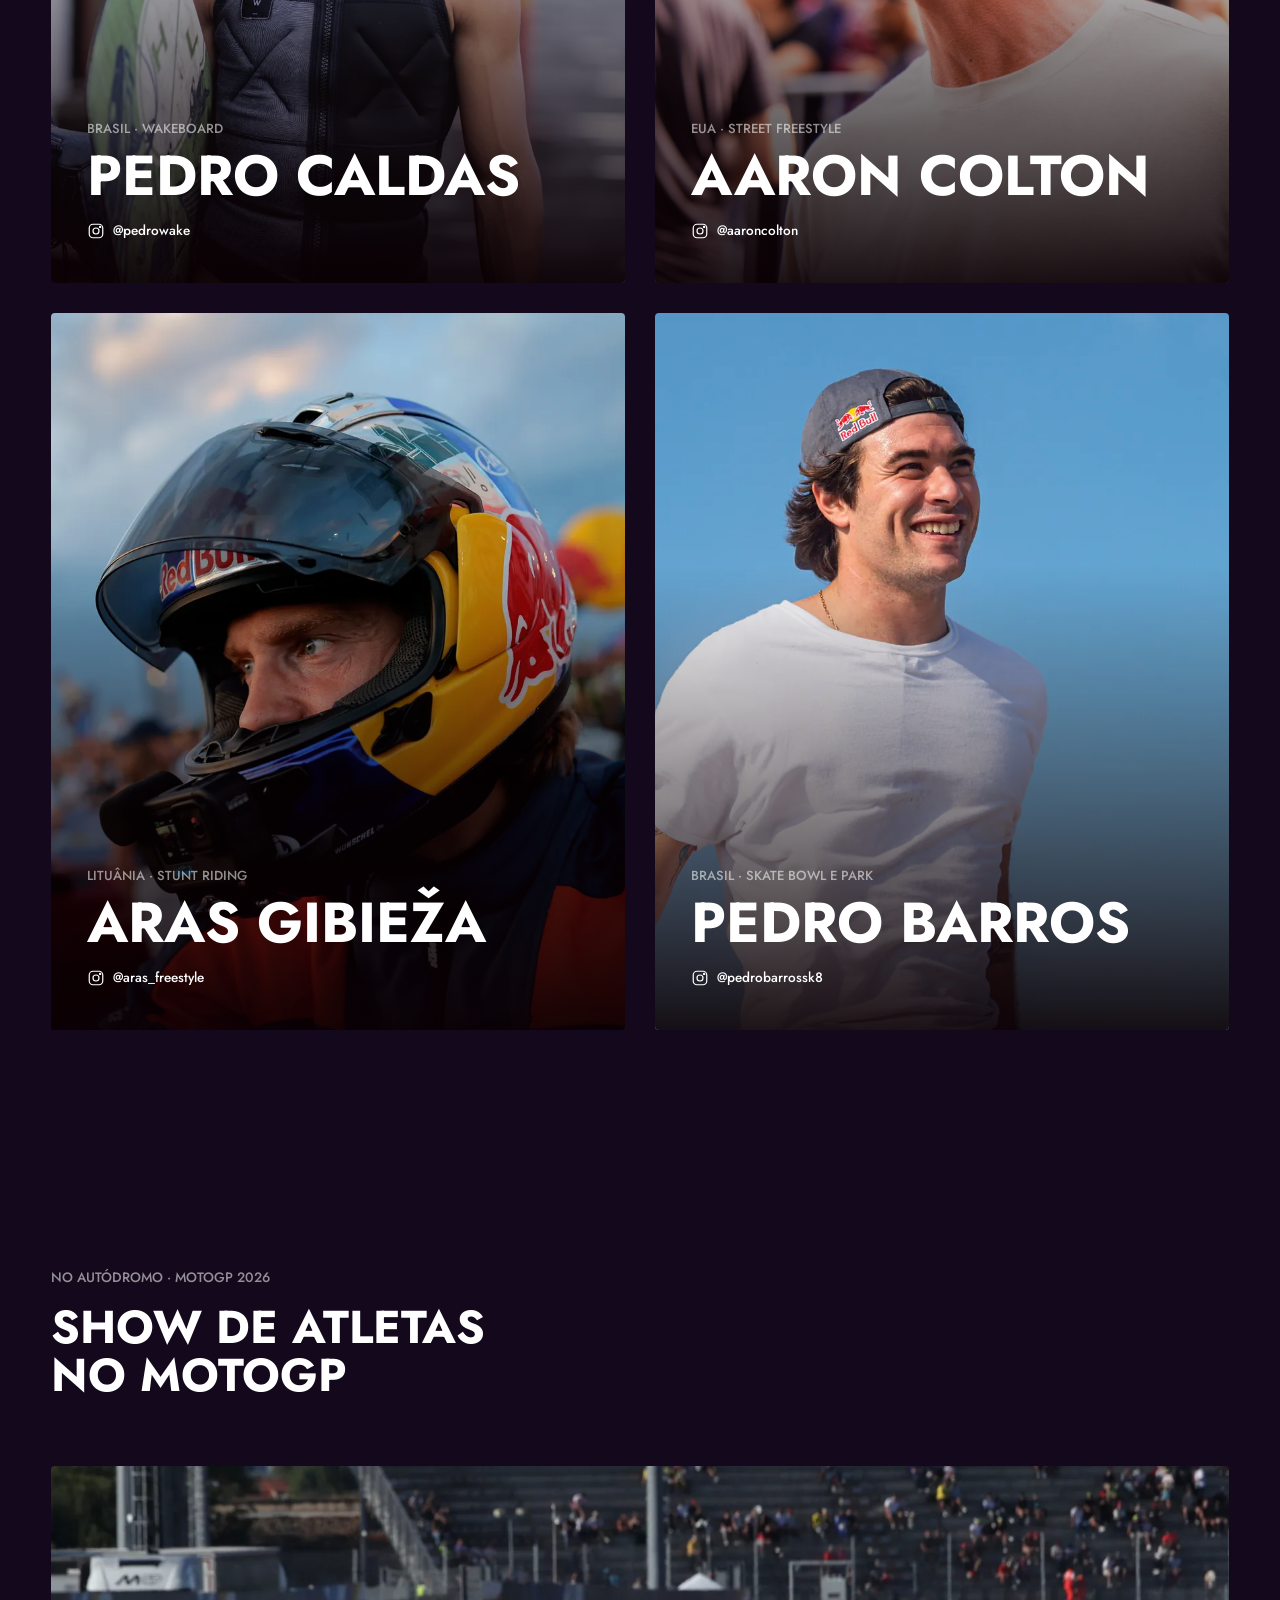
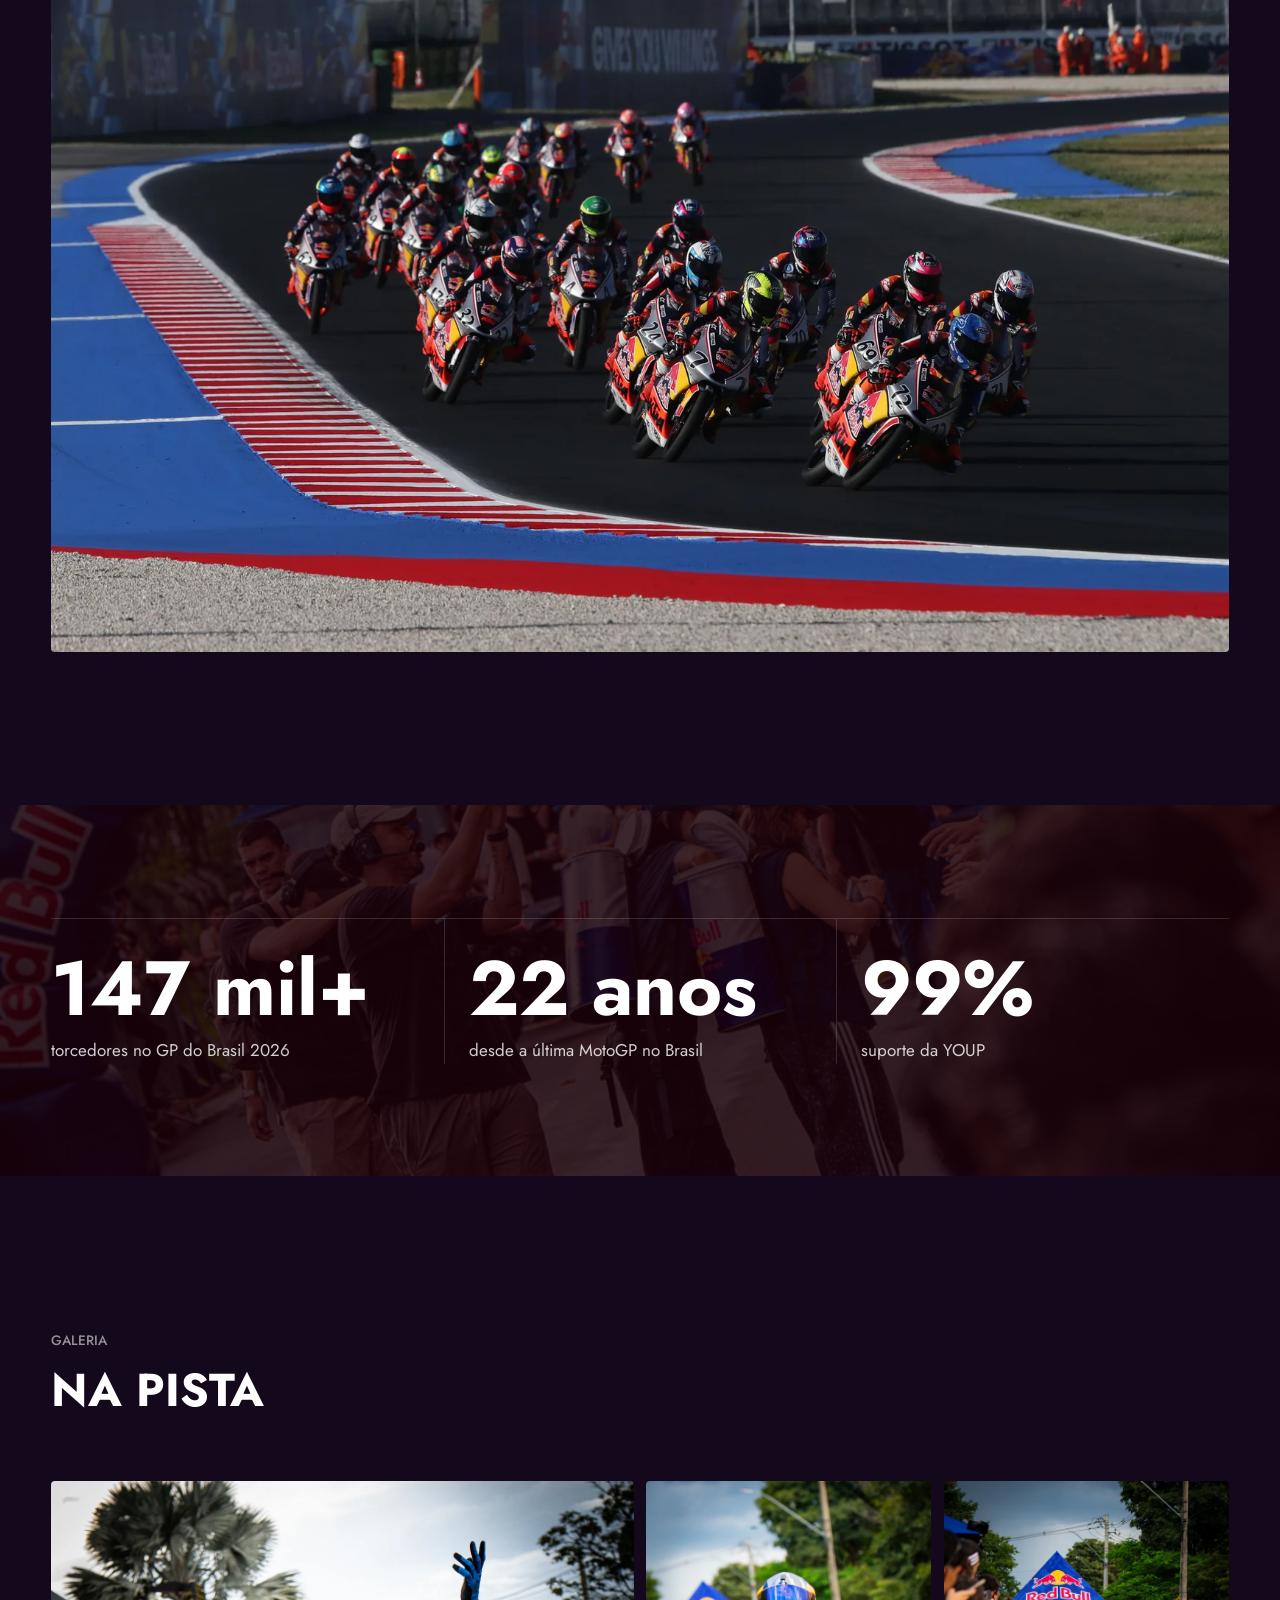
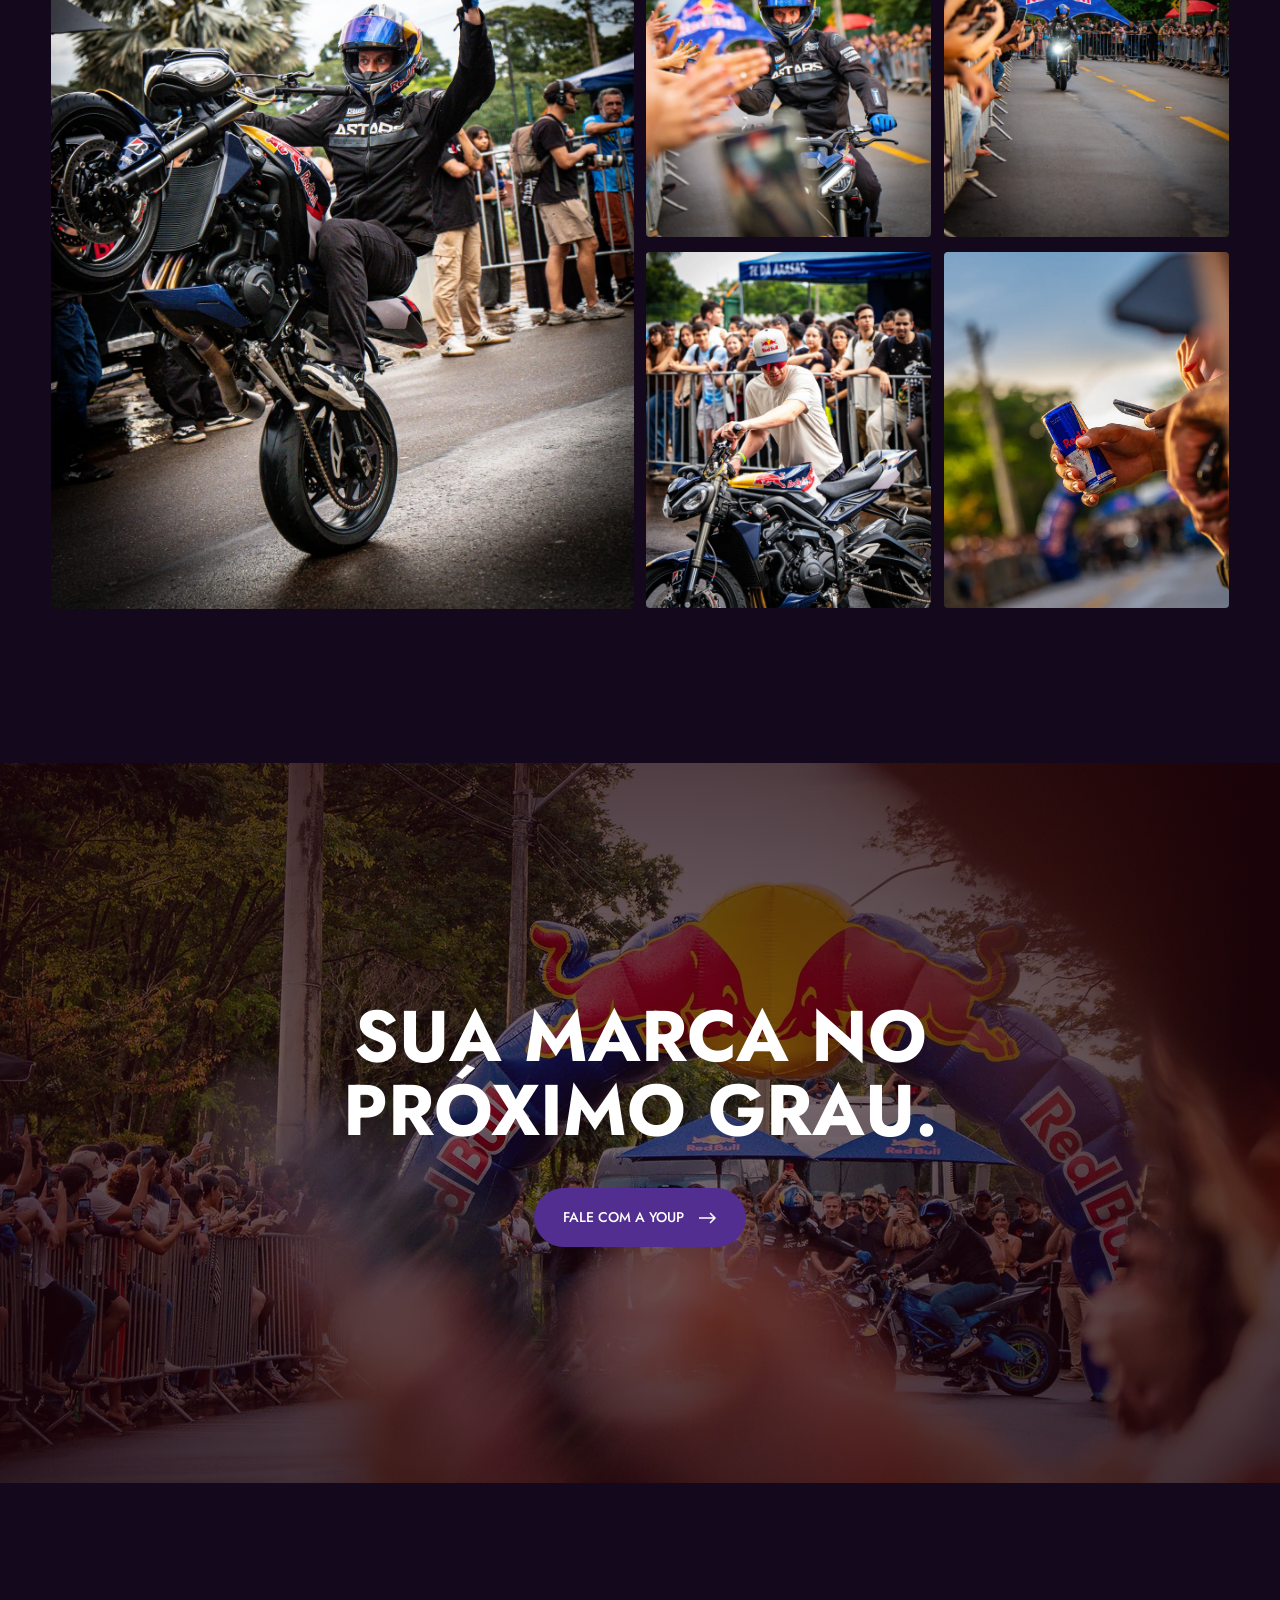
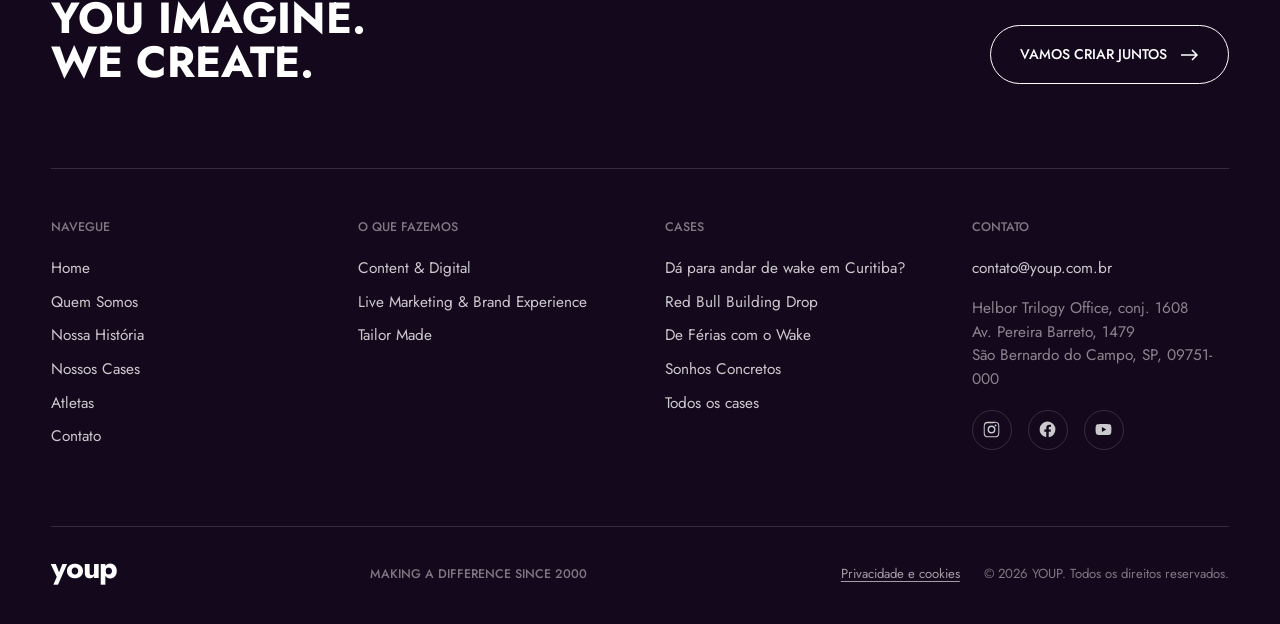
==== commit bf2bccdd: "Cache curto para folha e script, com versao no link Co-Authored-By: Claude Opus 5 (1M context) <nore" ====
--- a/atletas.html
+++ b/atletas.html
@@ -16,7 +16,7 @@
   <link rel="preconnect" href="https://fonts.gstatic.com" crossorigin>
   <link href="https://fonts.googleapis.com/css2?family=Jost:wght@400;500;700&display=swap" rel="stylesheet">
   <link rel="preload" as="image" href="assets/atletas/_DSC3378.webp">
-  <link rel="stylesheet" href="assets/css/style.css">
+  <link rel="stylesheet" href="assets/css/style.css?v=20261003">
   <link rel="stylesheet" href="assets/css/atletas.css">
 </head>
 <body data-page="atletas">
@@ -159,7 +159,7 @@
 
 </div>
 </main>
-<script src="assets/js/data.js"></script>
-<script src="assets/js/main.js"></script>
+<script src="assets/js/data.js?v=20261003"></script>
+<script src="assets/js/main.js?v=20261003"></script>
 </body>
 </html>
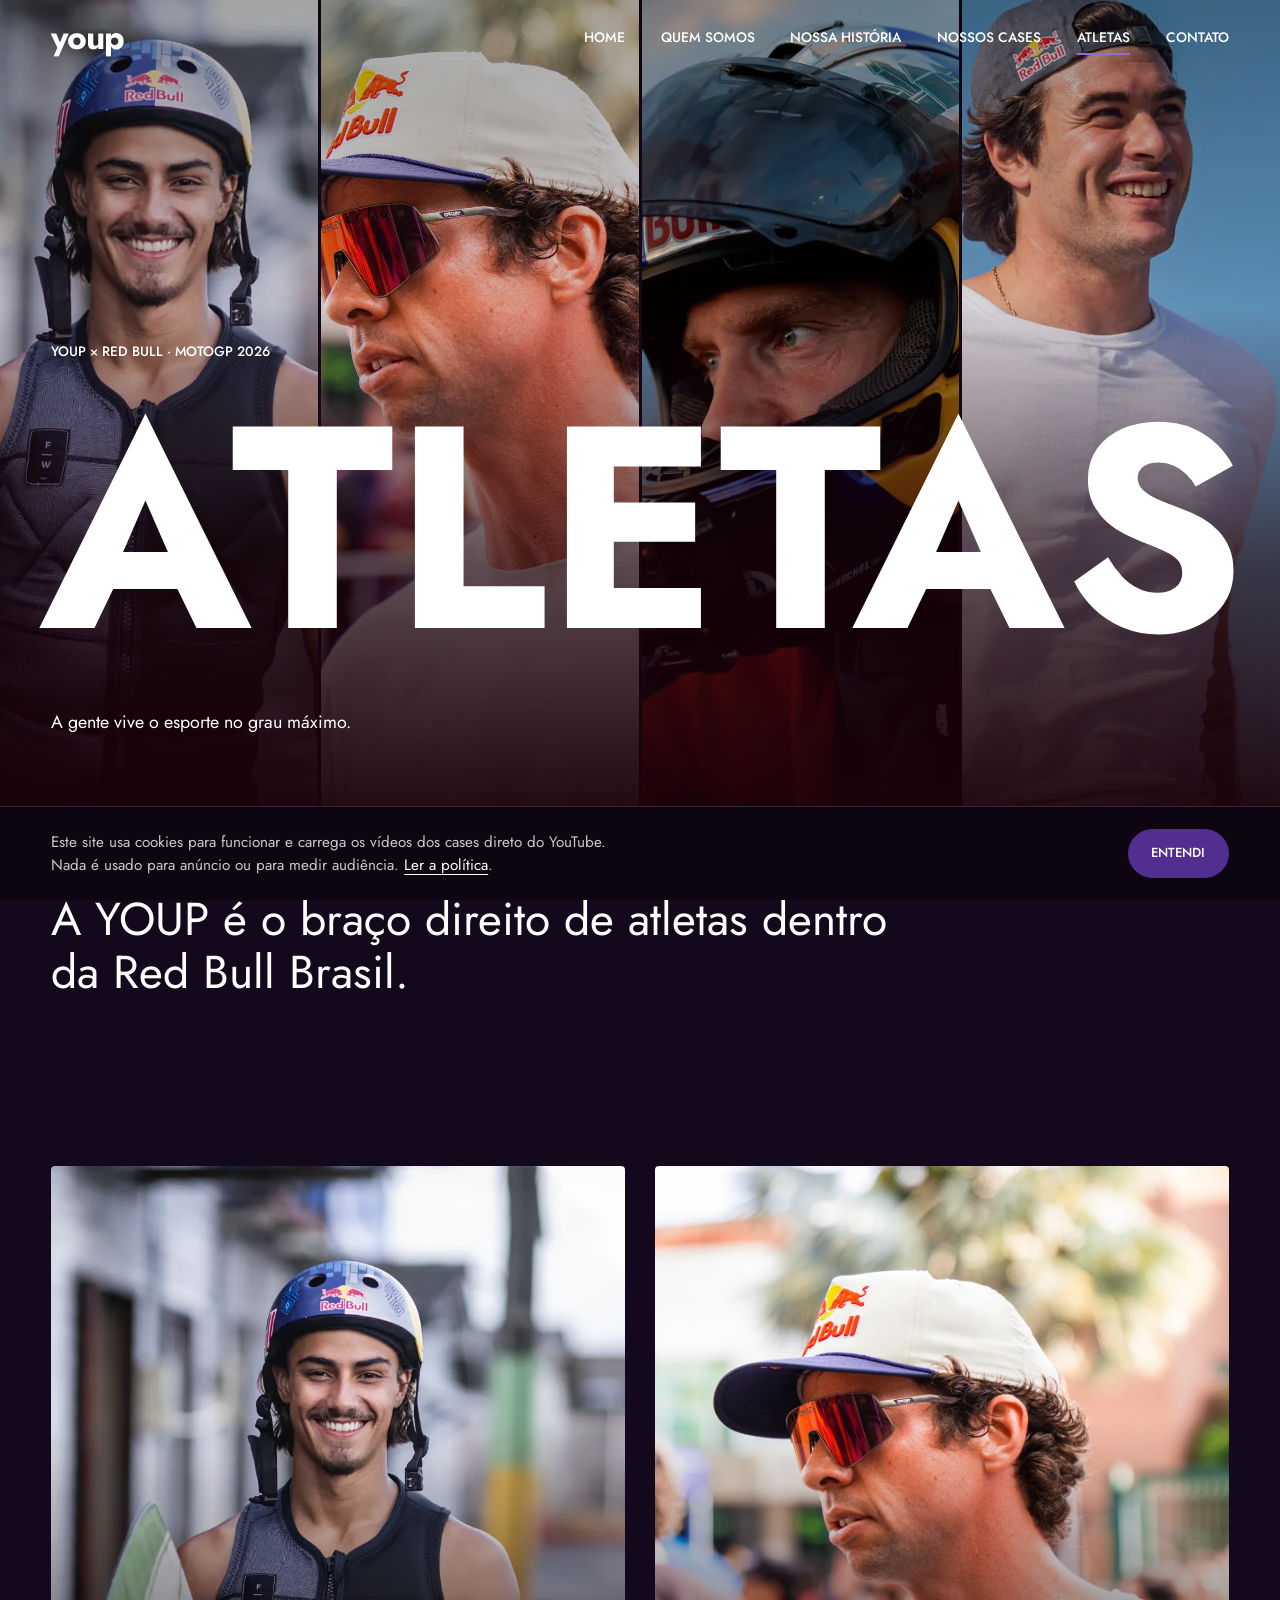
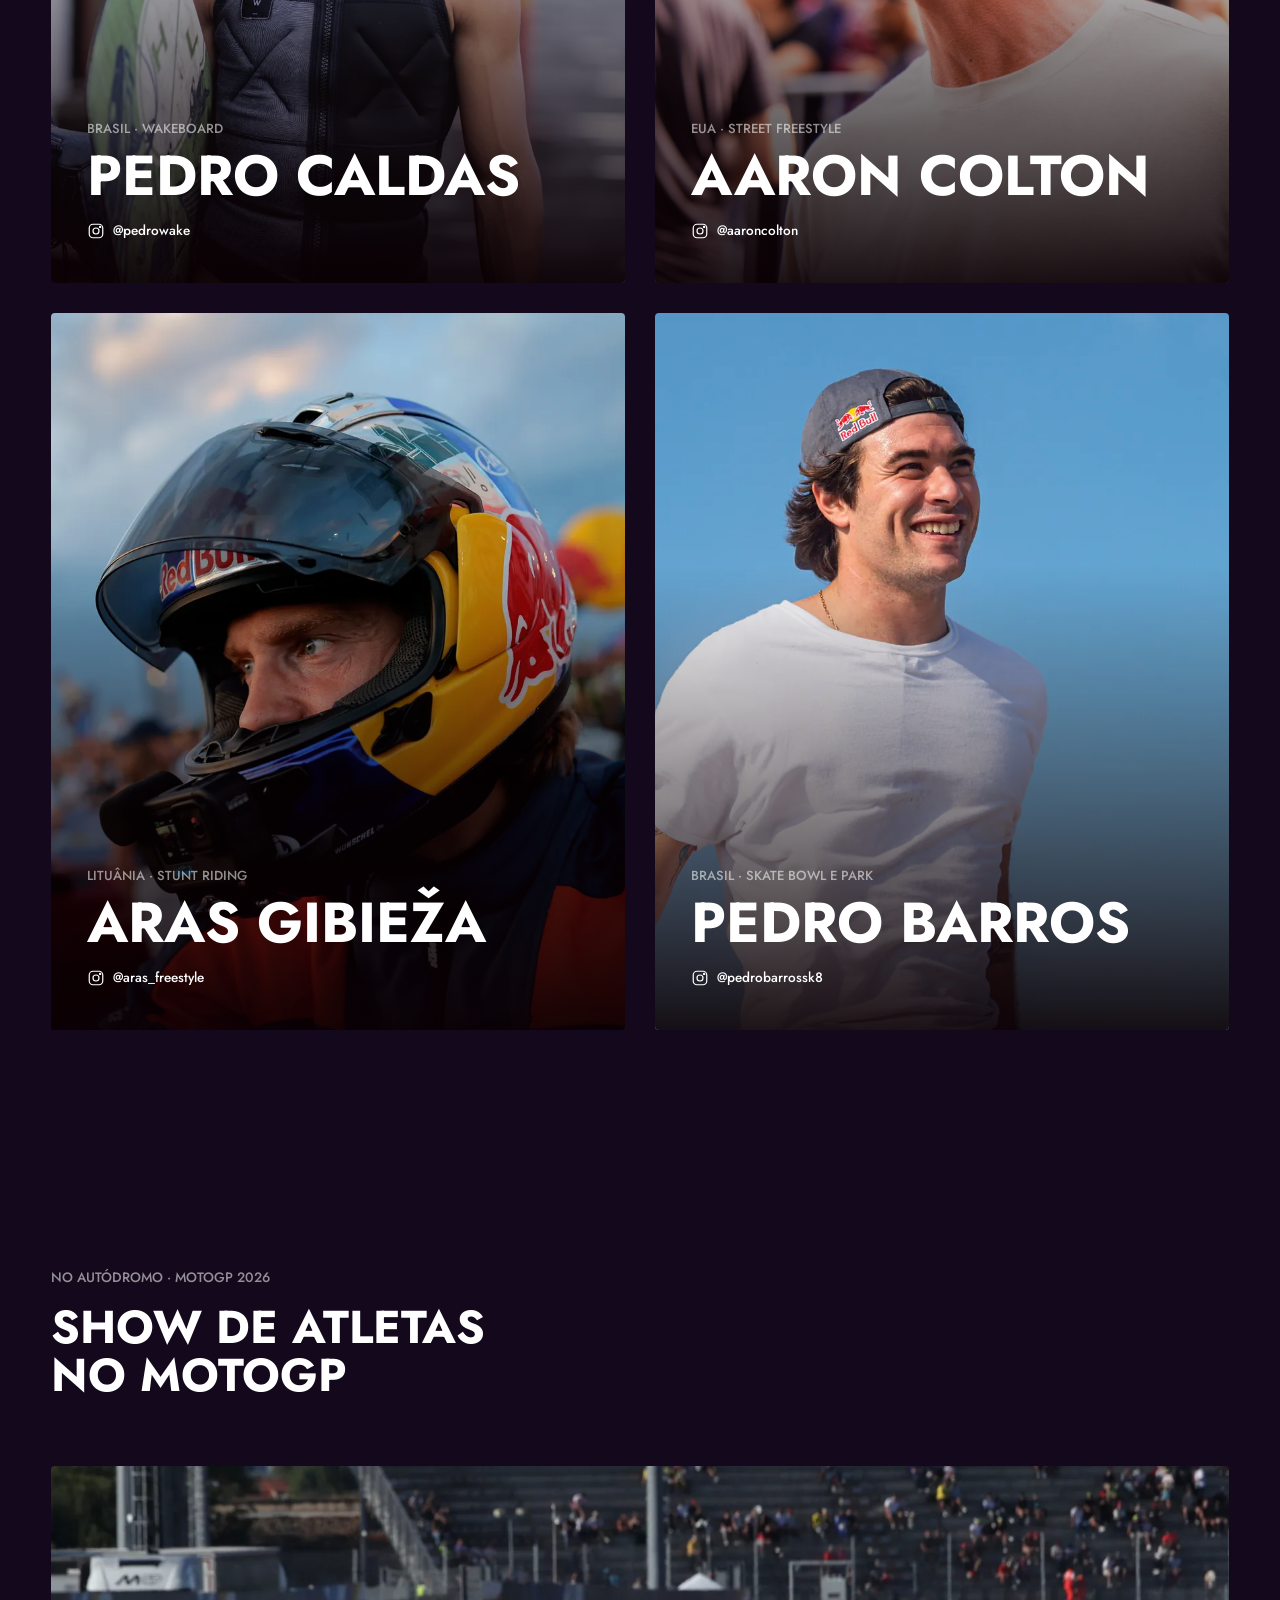
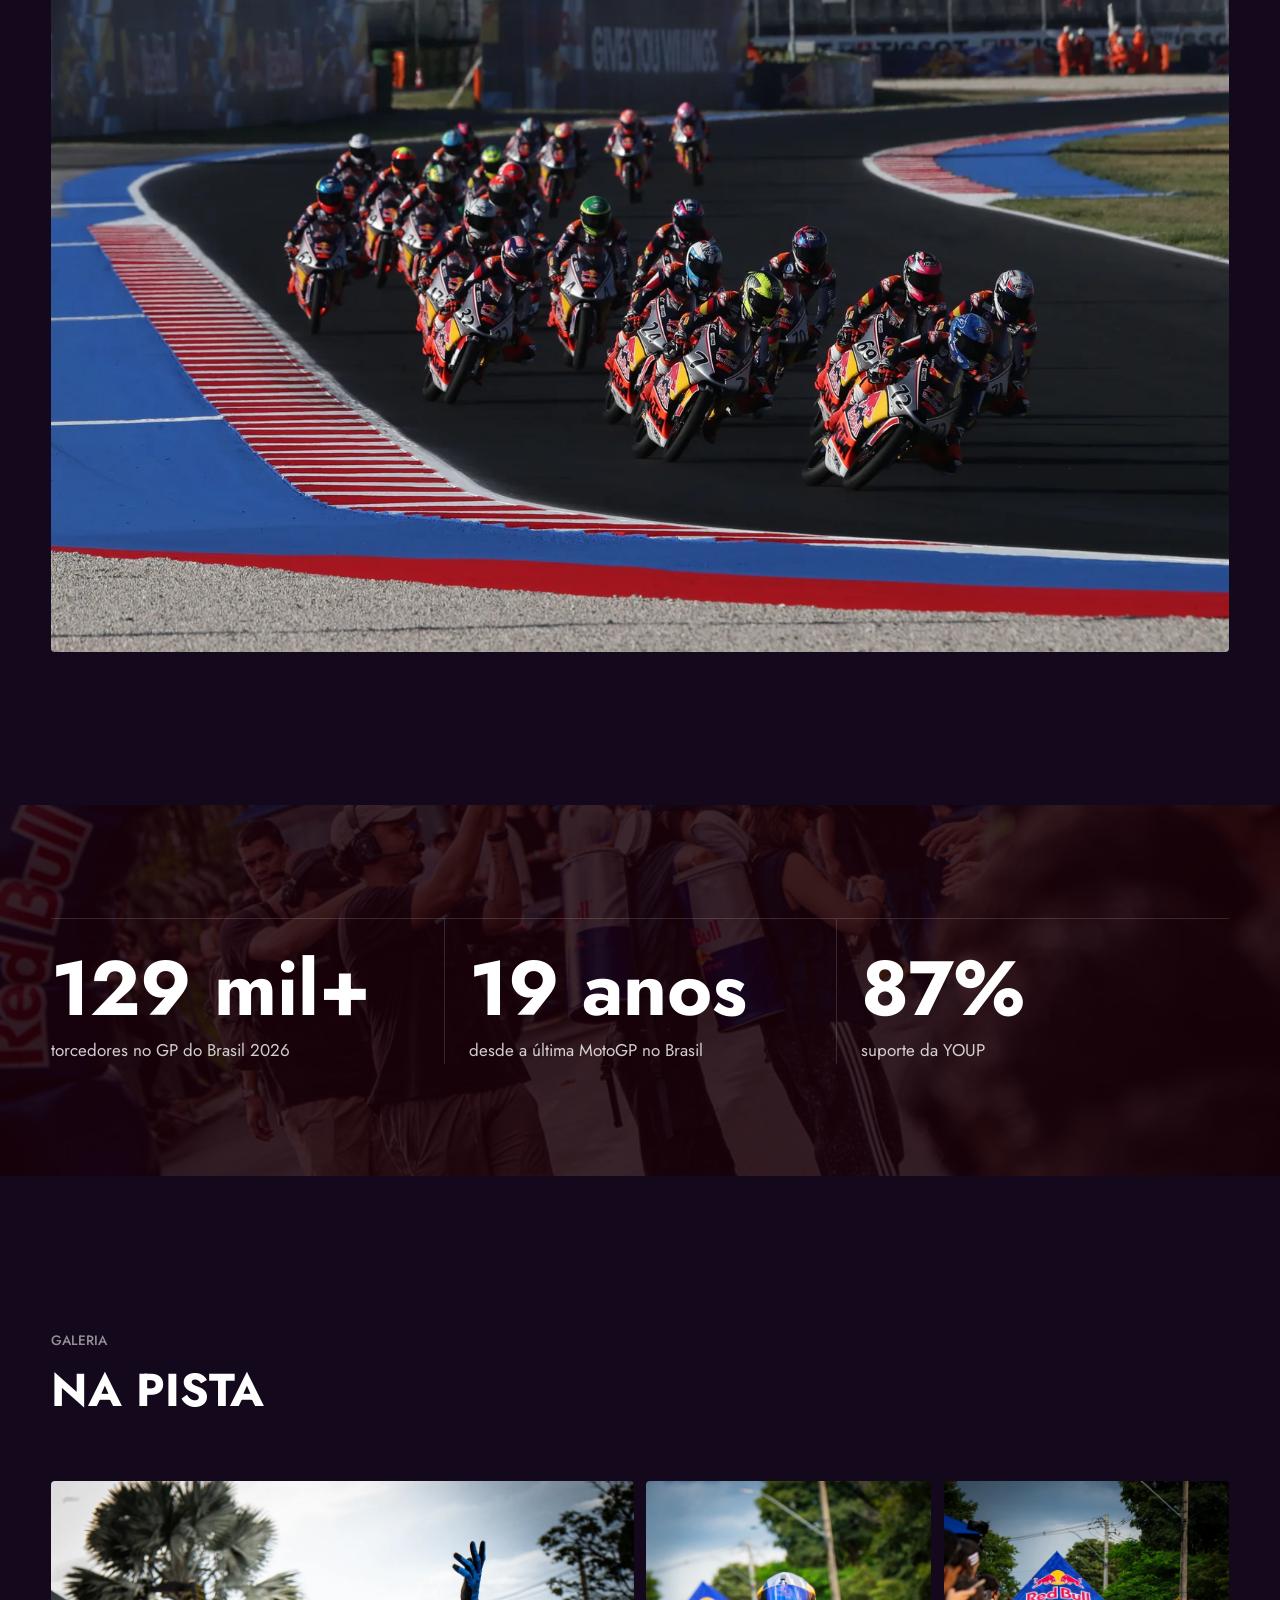
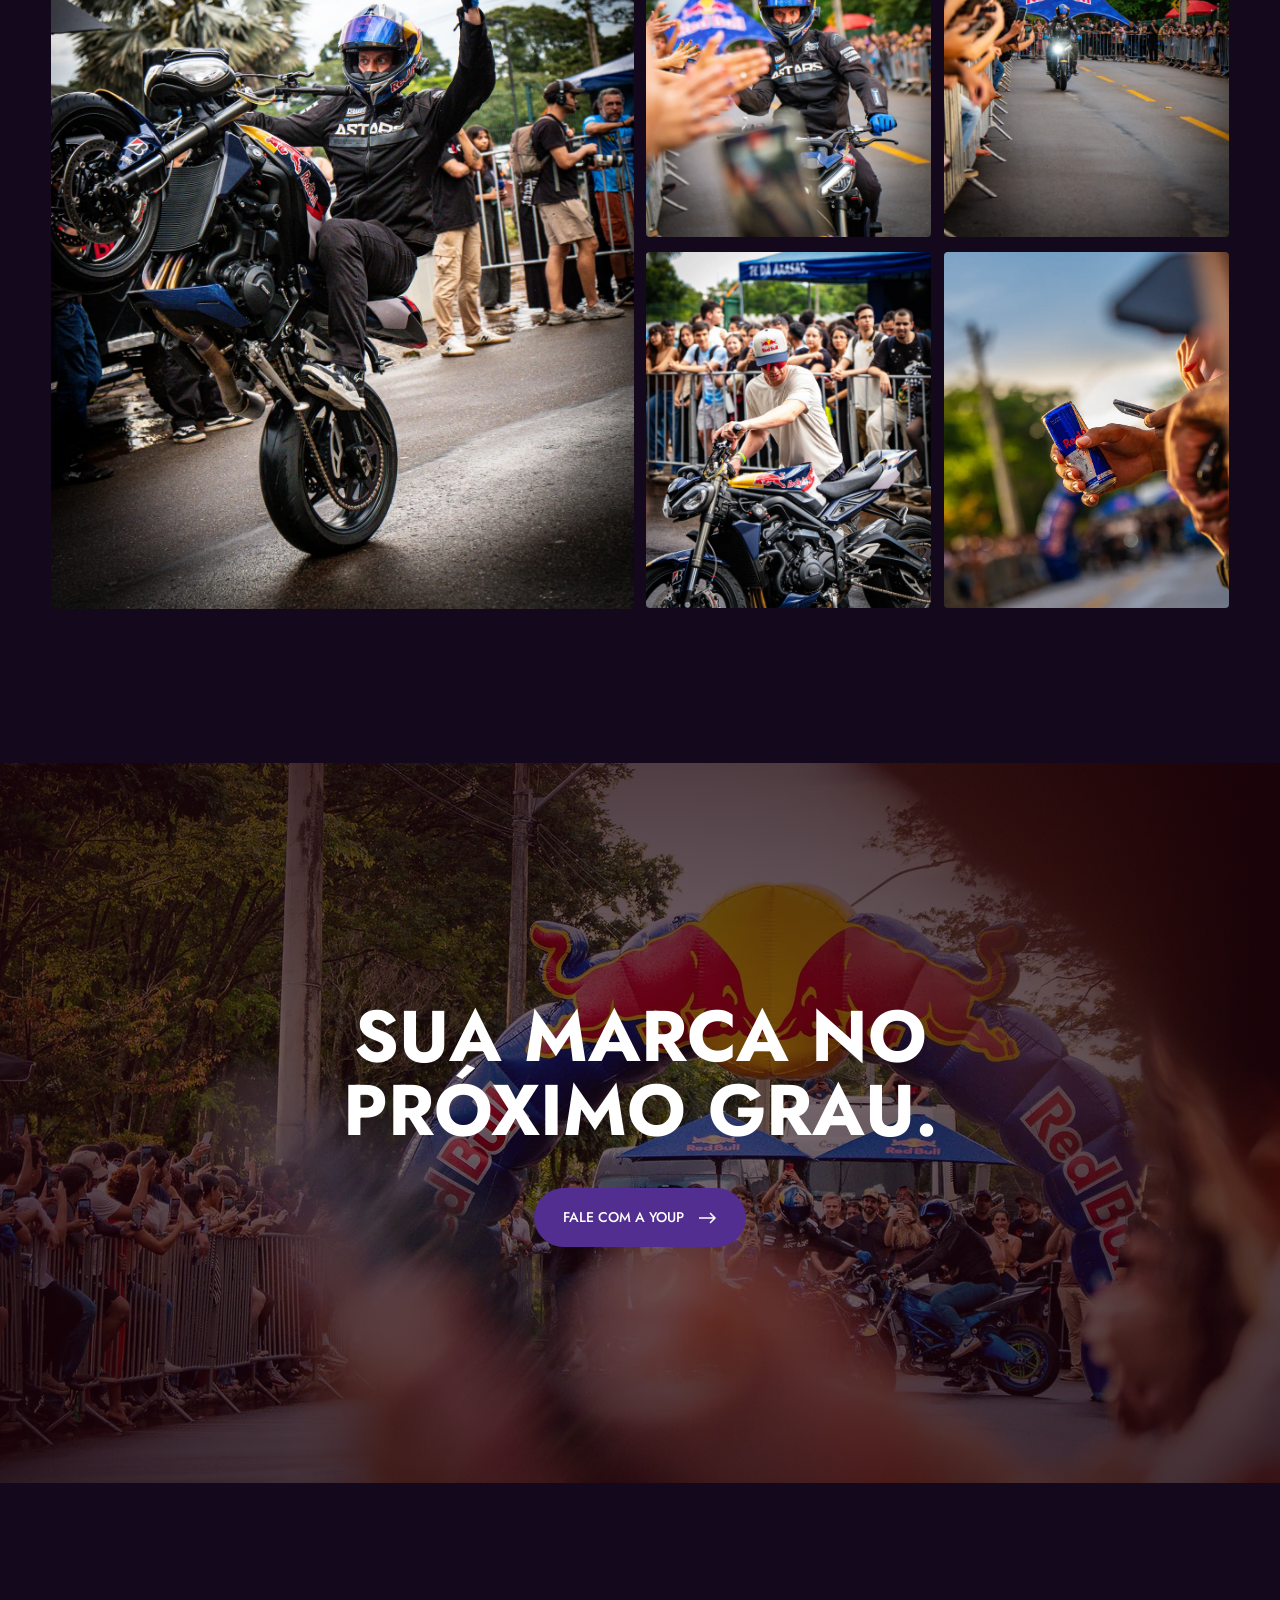
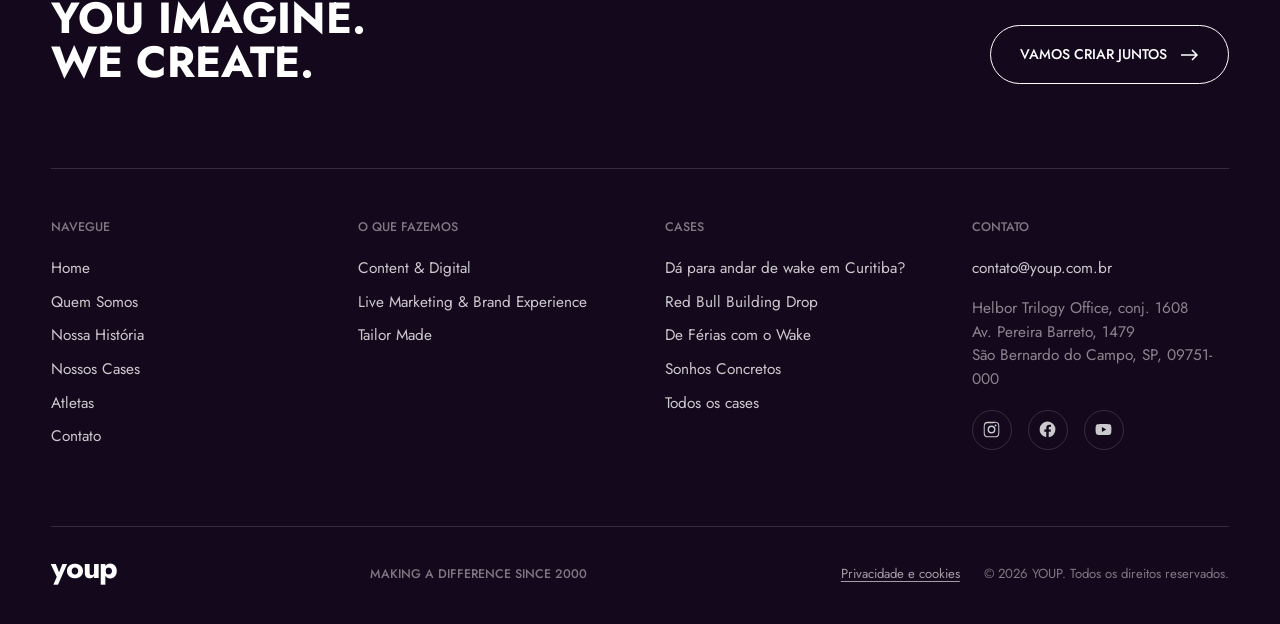
==== commit 88066e4f: "Folha e script sem cache, com versao nova no link Co-Authored-By: Claude Opus 5 (1M context) <norepl" ====
--- a/atletas.html
+++ b/atletas.html
@@ -16,7 +16,7 @@
   <link rel="preconnect" href="https://fonts.gstatic.com" crossorigin>
   <link href="https://fonts.googleapis.com/css2?family=Jost:wght@400;500;700&display=swap" rel="stylesheet">
   <link rel="preload" as="image" href="assets/atletas/_DSC3378.webp">
-  <link rel="stylesheet" href="assets/css/style.css?v=20261003">
+  <link rel="stylesheet" href="assets/css/style.css?v=20261003b">
   <link rel="stylesheet" href="assets/css/atletas.css">
 </head>
 <body data-page="atletas">
@@ -159,7 +159,7 @@
 
 </div>
 </main>
-<script src="assets/js/data.js?v=20261003"></script>
-<script src="assets/js/main.js?v=20261003"></script>
+<script src="assets/js/data.js?v=20261003b"></script>
+<script src="assets/js/main.js?v=20261003b"></script>
 </body>
 </html>
--- a/assets/css/style.css
+++ b/assets/css/style.css
@@ -379,7 +379,7 @@
   .selo__icone { width: 20px; height: 20px; margin-bottom: .55rem; }
   .selo__valor { font-size: 1.05rem; white-space: normal; }
   .selo__rotulo { font-size: .68rem; line-height: 1.25; }
-}}
+}
 
 /* Trilho de cases */
 .rail { display: grid; grid-auto-flow: column; grid-auto-columns: clamp(270px, 30vw, 460px); gap: 1.25rem; overflow-x: auto; scroll-snap-type: x mandatory; padding-inline: var(--gutter); padding-bottom: 1.5rem; scrollbar-width: thin; scrollbar-color: rgba(255,255,255,.3) transparent; }
@@ -843,7 +843,9 @@
    zero: não existe diferença para aparecer. Os 6,5% de fade são exatamente a
    margem vazia que o arquivo tem em volta das marcas, então nada é cortado. */
 .orbita__video {
-  transform: scale(1.12);
+  /* O conjunto fica melhor um pouco mais para a direita: a coluna da esquerda
+     tem texto e a da direita, ar. */
+  transform: translateX(1.2%) scale(1.12);
   --fade: 6.5%;
   -webkit-mask-image:
     linear-gradient(to right, transparent 0, #000 var(--fade), #000 calc(100% - var(--fade)), transparent 100%),
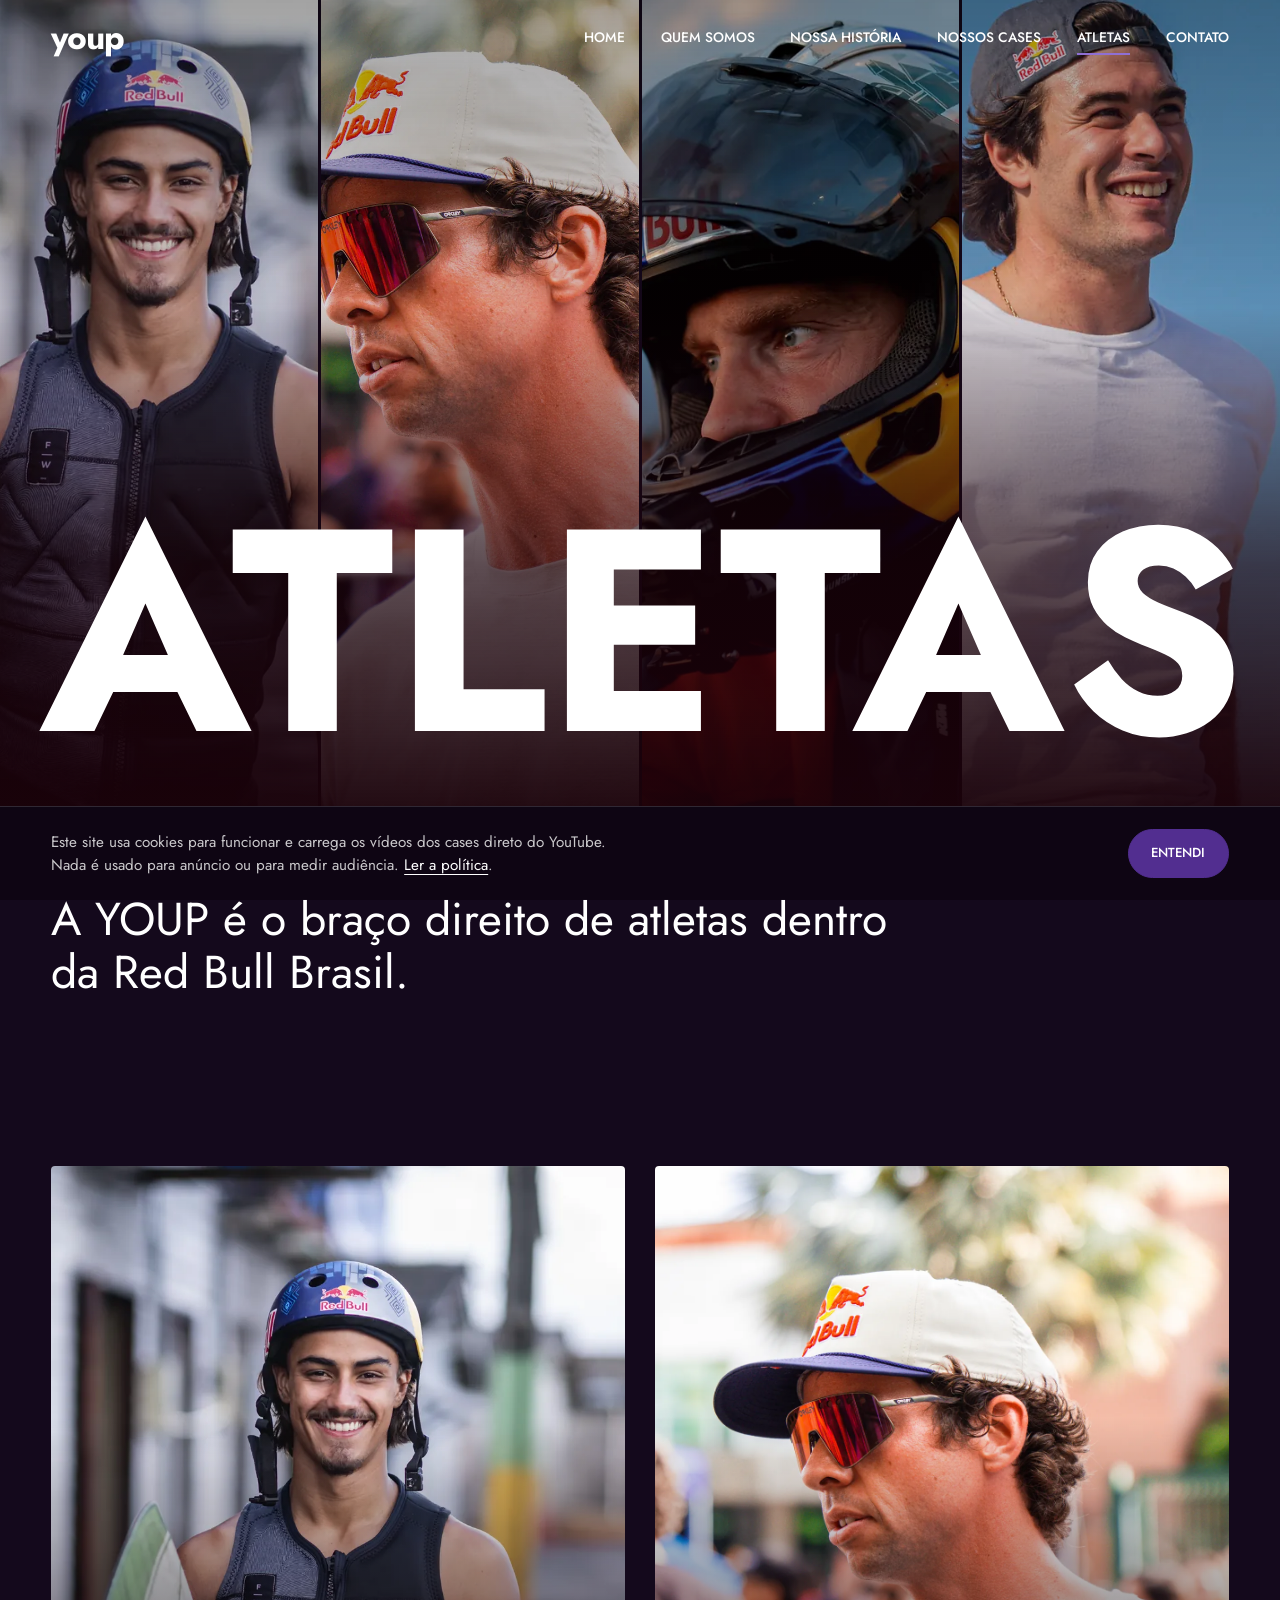
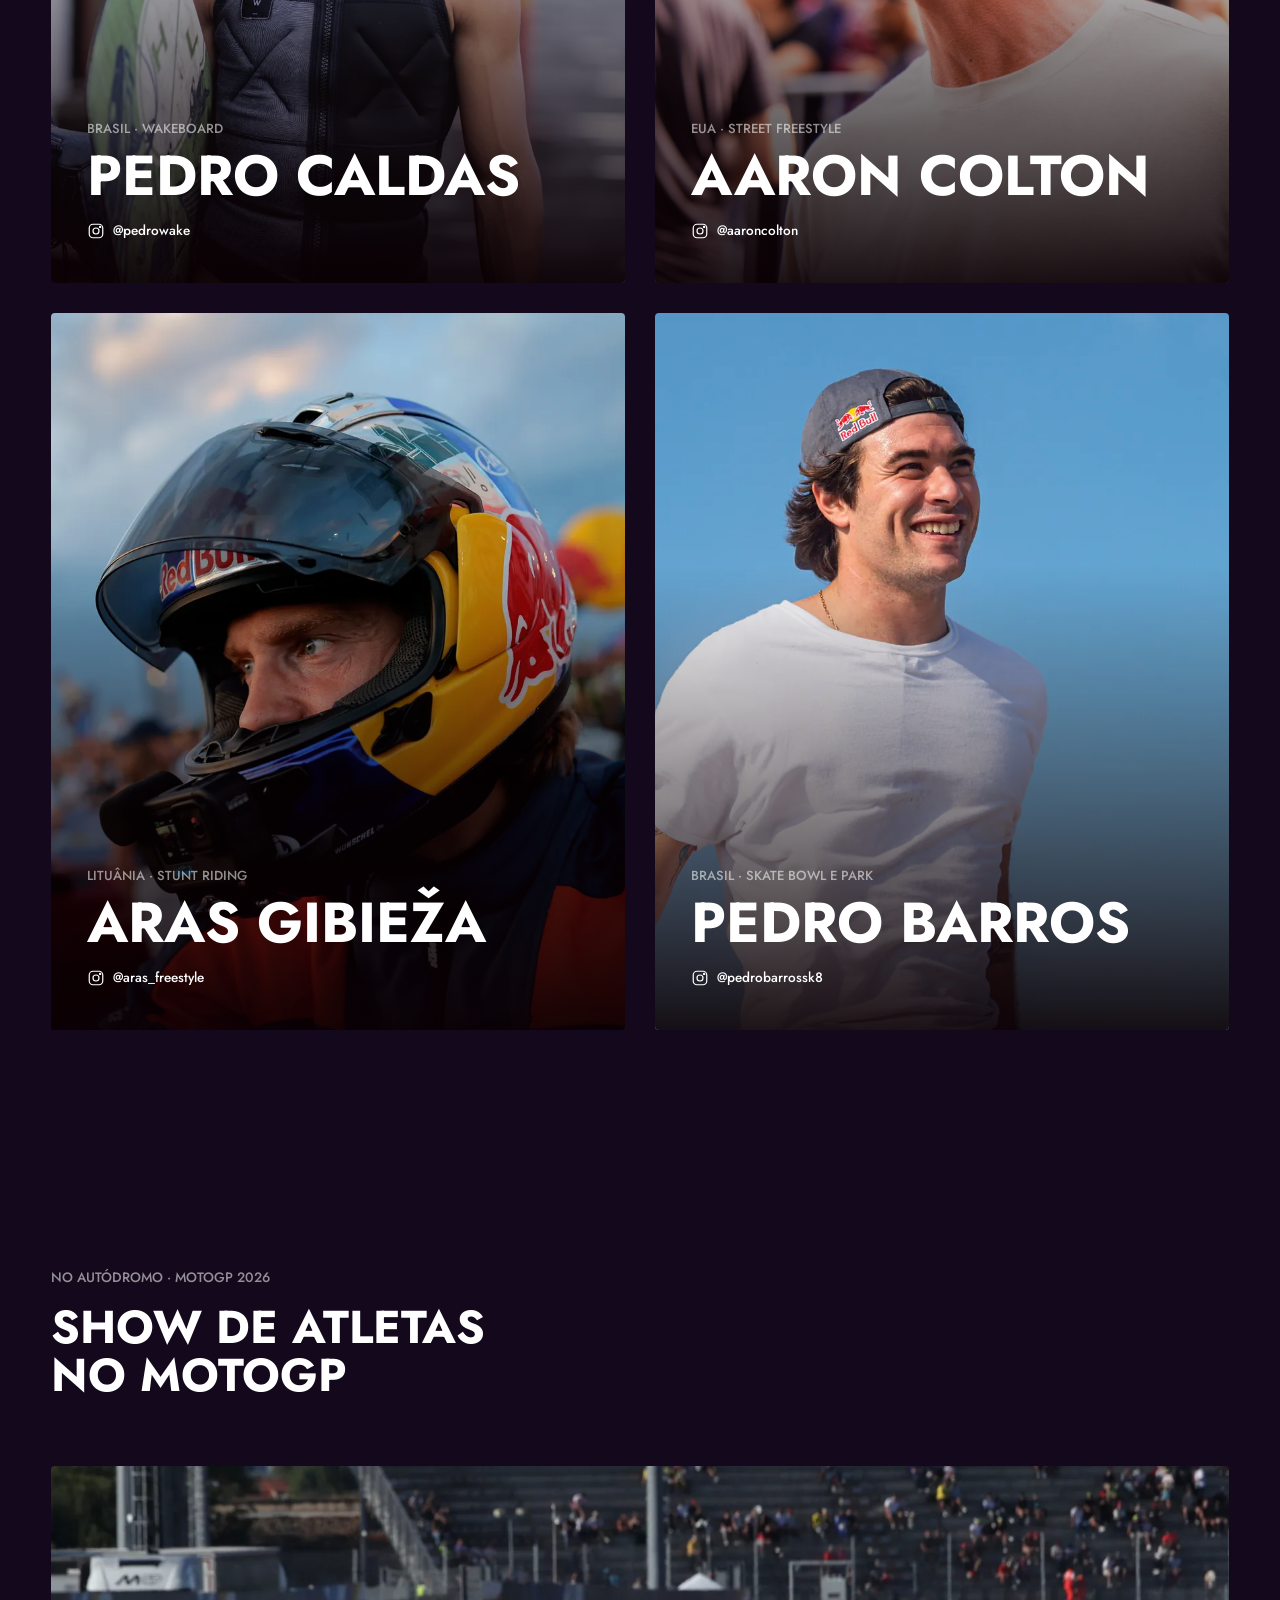
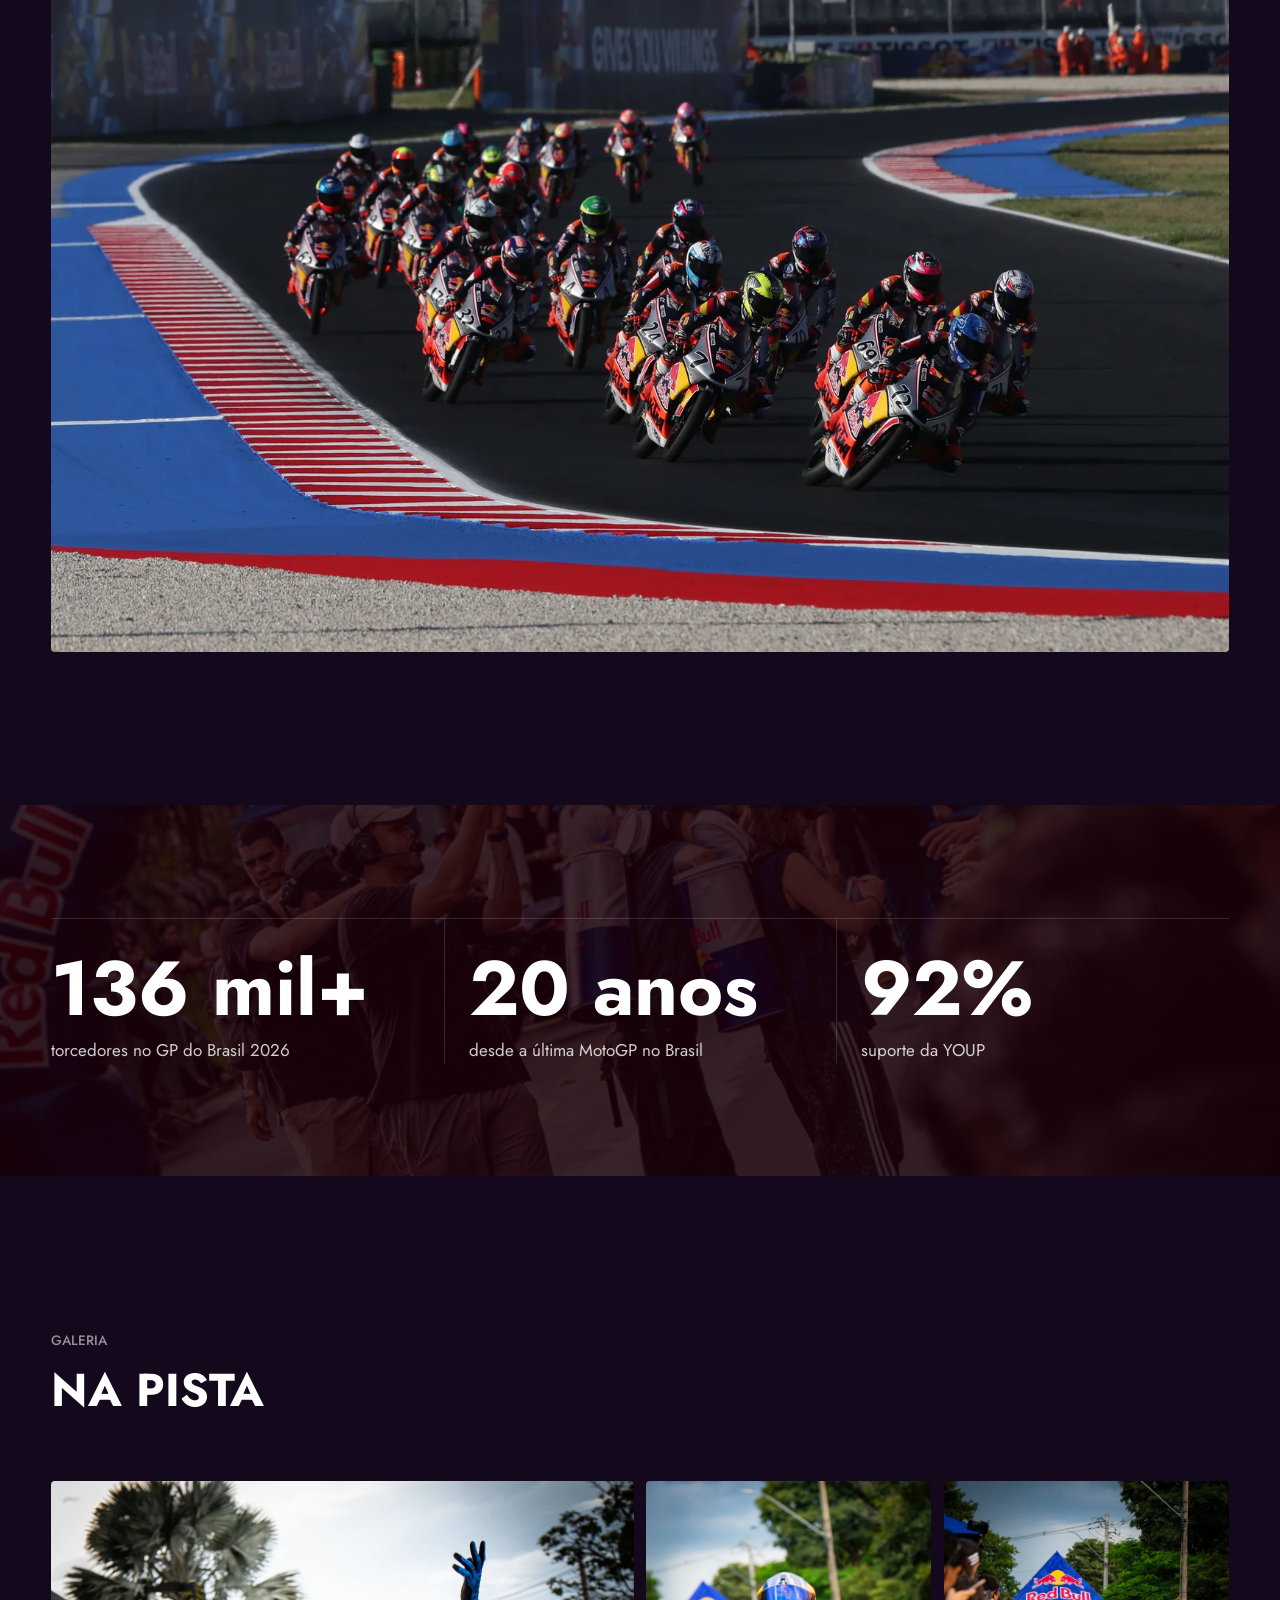
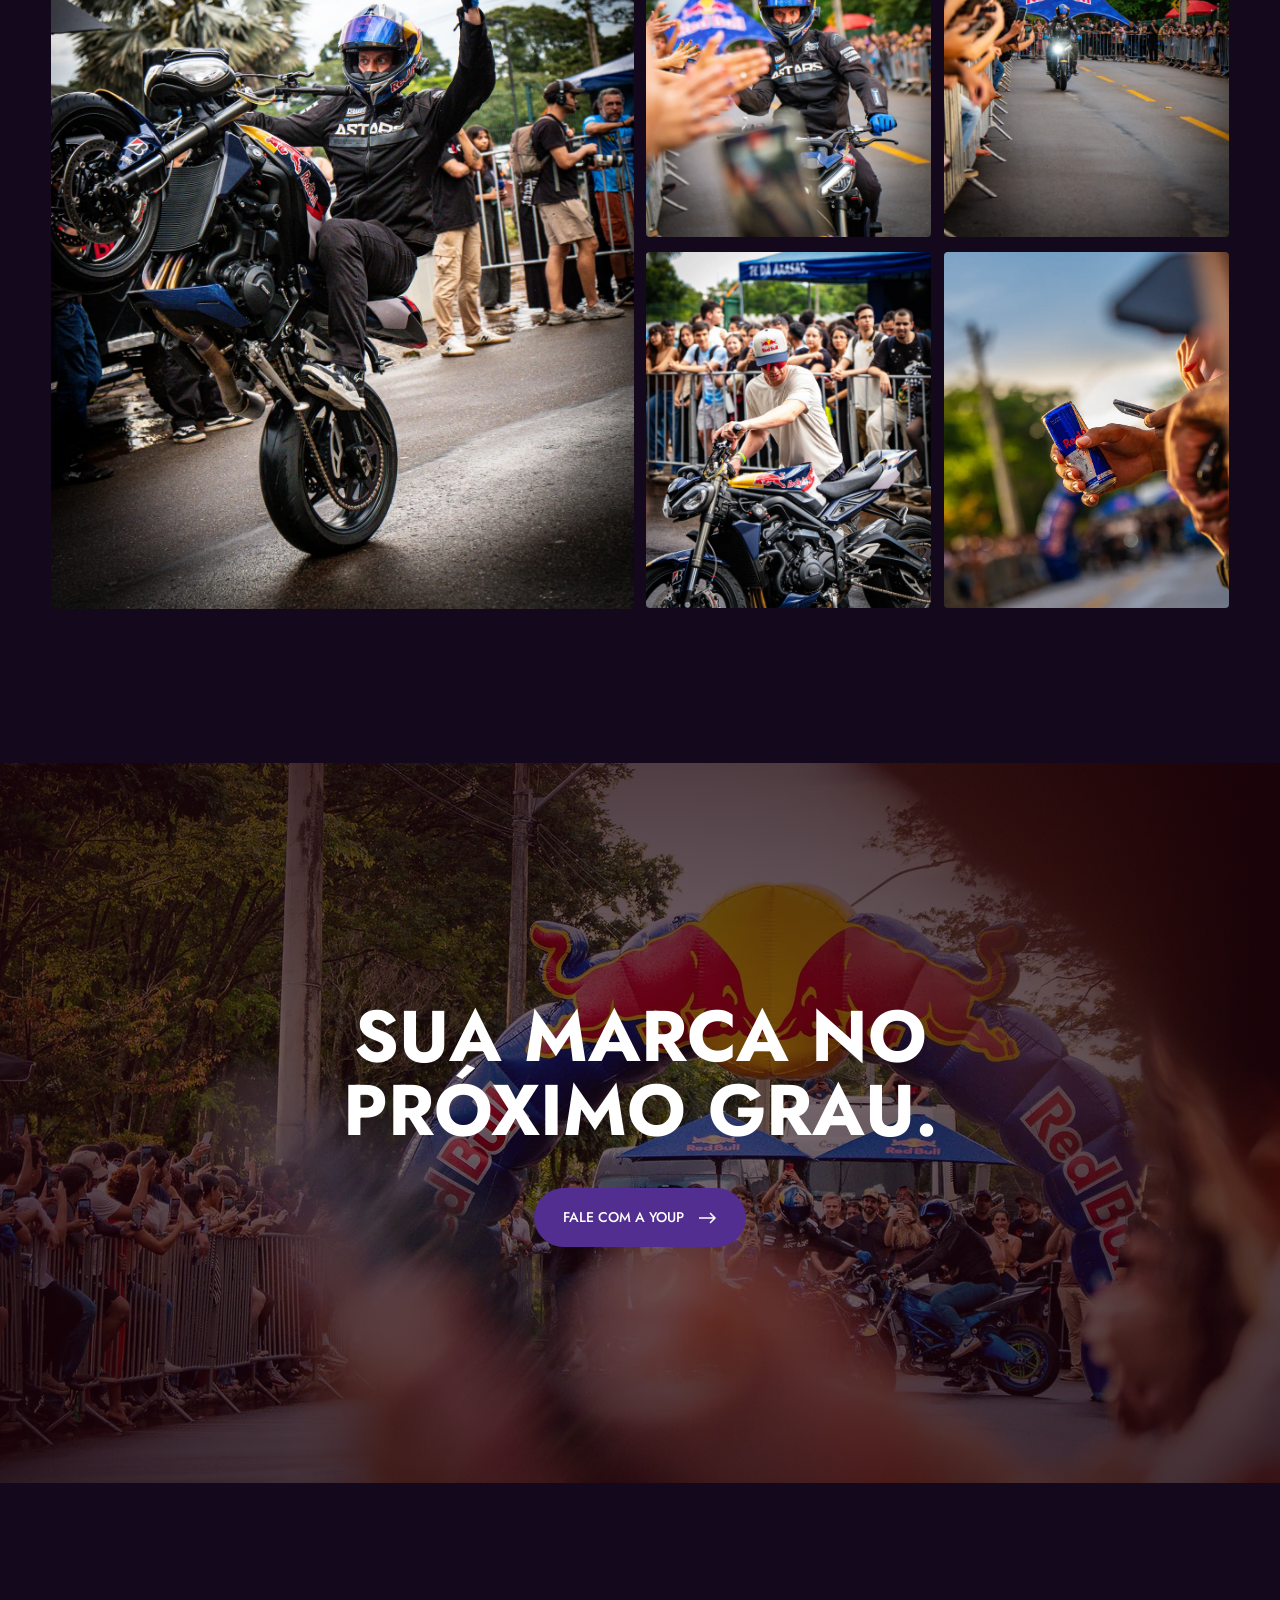
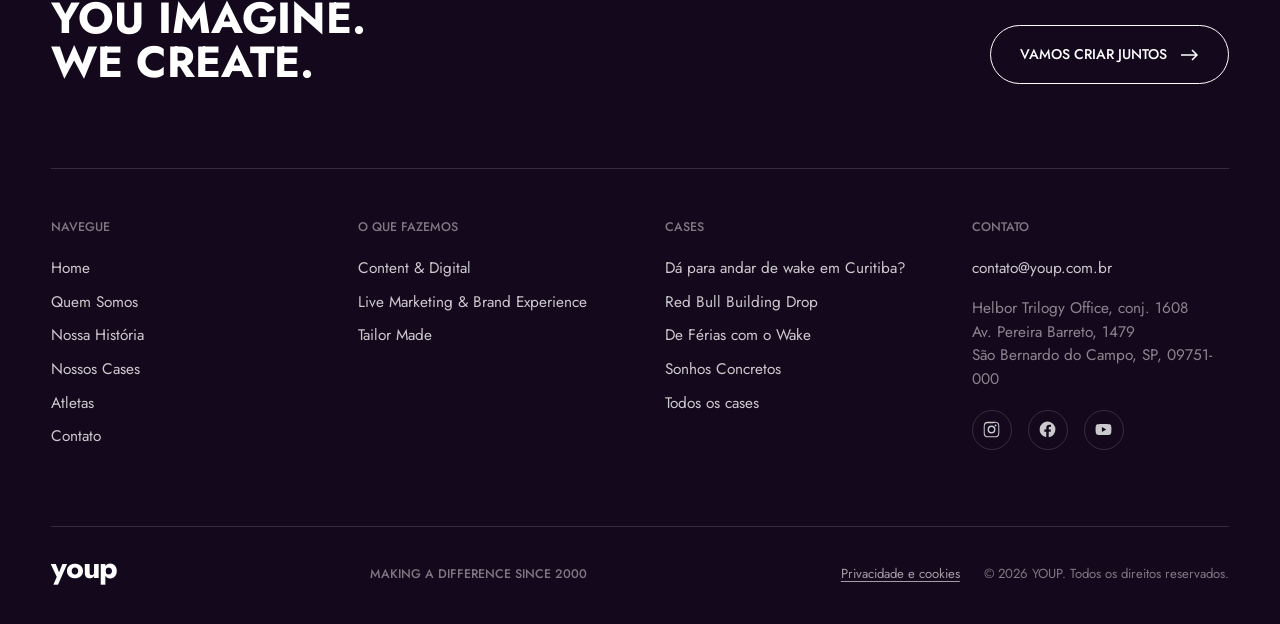
==== commit 5e8959ba: "Hero e Atletas mais limpos, destaque centrado e etapas em aba no celular Cinco pedidos numa leva:  -" ====
--- a/atletas.html
+++ b/atletas.html
@@ -16,7 +16,7 @@
   <link rel="preconnect" href="https://fonts.gstatic.com" crossorigin>
   <link href="https://fonts.googleapis.com/css2?family=Jost:wght@400;500;700&display=swap" rel="stylesheet">
   <link rel="preload" as="image" href="assets/atletas/_DSC3378.webp">
-  <link rel="stylesheet" href="assets/css/style.css?v=20261003b">
+  <link rel="stylesheet" href="assets/css/style.css?v=20261004b">
   <link rel="stylesheet" href="assets/css/atletas.css">
 </head>
 <body data-page="atletas">
@@ -45,9 +45,7 @@
       </figure>
     </div>
     <div class="wrap at-hero__content">
-      <span class="eyebrow" data-reveal>YOUP × Red Bull · MotoGP 2026</span>
       <h1 id="at-titulo" class="at-hero__title" data-reveal>Atletas</h1>
-      <p class="lead" data-reveal>A gente vive o esporte no grau máximo.</p>
     </div>
   </section>
 
@@ -159,7 +157,7 @@
 
 </div>
 </main>
-<script src="assets/js/data.js?v=20261003b"></script>
-<script src="assets/js/main.js?v=20261003b"></script>
+<script src="assets/js/data.js?v=20261004b"></script>
+<script src="assets/js/main.js?v=20261004b"></script>
 </body>
 </html>
--- a/assets/css/style.css
+++ b/assets/css/style.css
@@ -219,9 +219,6 @@
 /* No celular, o case pode definir o enquadramento da foto de abertura (posHeroCel no data.js) */
 @media (max-width: 760px) {
   .hero__slide img { object-position: var(--pos-cel, 30% 50%); }
-  /* No celular o título já ocupa a cena: a descrição do case e a régua larga
-     de slides tomavam o meio da tela sem precisar. Fica só a régua, curta. */
-  .hero__caption { display: none; }
 }
 .hero__slide { opacity: 0; transition: opacity var(--t-cena) var(--ease); }
 .hero__slide.is-active { opacity: 1; }
@@ -235,13 +232,14 @@
 .hero__content { position: absolute; inset: auto 0 0 0; z-index: 2; padding-bottom: var(--ev-3); }
 .hero__content .wrap { display: flex; justify-content: space-between; align-items: flex-end; gap: 2rem; flex-wrap: wrap; }
 .hero__title .eyebrow { display: block; margin-bottom: 1.25rem; }
-.hero__caption { max-width: 22rem; font-size: .9rem; color: rgba(255,255,255,.8); }
-.hero__caption strong { display: block; font-family: var(--font-display); text-transform: uppercase; font-size: .82rem; color: var(--branco); margin-bottom: .3rem; }
-.hero__dots { display: flex; gap: .5rem; margin-top: 1rem; }
+/* O canto é só a régua de slides. A descrição do case que ficava acima dela
+   (ano, nome, chamada e "Ver case") saiu a pedido: o hero fica a foto, a
+   frase da marca e a marcação de quantas fotos passam. */
+.hero__dots { display: flex; gap: .5rem; }
 .hero__dots button { width: 28px; height: 2px; background: rgba(255,255,255,.35); padding: 0; position: relative; overflow: hidden; }
 .hero__dots button.is-active::after { content: ""; position: absolute; inset: 0; background: var(--roxo-luz); animation: dot var(--t-slide) linear forwards; transform-origin: left; }
 @media (max-width: 760px) {
-  .hero__dots { gap: .35rem; margin-top: 0; }
+  .hero__dots { gap: .35rem; }
   .hero__dots button { width: 16px; }
 }
 @keyframes dot { from { transform: scaleX(0); } to { transform: scaleX(1); } }
@@ -331,54 +329,29 @@
 .feature { position: relative; min-height: 88svh; display: flex; align-items: flex-end; overflow: hidden; }
 .feature__media { position: absolute; inset: 0; }
 .feature__media img { width: 100%; height: 100%; object-fit: cover; }
-/* Dois véus: um de cima para baixo e um da esquerda, porque o texto cai
-   sobre a fachada clara do prédio. Preto puro, como nas referências. */
+/* Um véu só, de cima para baixo, com o escuro onde o texto cai. Antes havia
+   um segundo véu vindo da esquerda, de quando o bloco era alinhado ali: com o
+   texto centrado ele escurecia metade da fachada de graça. */
 .feature::after {
   content: ""; position: absolute; inset: 0; pointer-events: none;
-  background:
-    linear-gradient(90deg, rgba(20,9,28,.88) 0%, rgba(20,9,28,.45) 42%, transparent 68%),
-    linear-gradient(180deg, rgba(20,9,28,.5) 0%, rgba(20,9,28,.12) 24%, rgba(20,9,28,.72) 70%, rgba(20,9,28,.96) 100%);
-}
-.feature__body { position: relative; z-index: 2; padding-block: var(--ev-4); }
-.feature__logo { width: clamp(110px, 12vw, 165px); height: auto; margin-bottom: var(--ev-2); }
-.feature__titulo { max-width: 14ch; }
-.feature__sub { margin: 1.1rem 0 0; max-width: 46ch; font-size: clamp(1.05rem, 1.3vw, 1.25rem); color: rgba(255, 255, 255, .82); }
+  background: linear-gradient(180deg, rgba(20,9,28,.46) 0%, rgba(20,9,28,.1) 26%, rgba(20,9,28,.76) 66%, rgba(20,9,28,.97) 100%);
+}
+/* O bloco fica centrado, ancorado na base da foto. Com os selos fora sobrou
+   uma coluna só de texto curto, e alinhada à esquerda ela deixava a metade
+   direita da cena vazia. Os max-width continuam de pé, agora com margem auto,
+   senão a linha estica de ponta a ponta e para de se ler. */
+.feature__body { position: relative; z-index: 2; padding-block: var(--ev-4); text-align: center; }
+/* O logo é img, e img no site é display:block: text-align não o centraliza. */
+.feature__logo { width: clamp(110px, 12vw, 165px); height: auto; margin: 0 auto var(--ev-2); }
+.feature__titulo { max-width: 14ch; margin-inline: auto; }
+.feature__sub { margin: 1.1rem auto 0; max-width: 46ch; font-size: clamp(1.05rem, 1.3vw, 1.25rem); color: rgba(255, 255, 255, .82); }
+/* O respiro antes do botão vinha da margem dos selos, que saíram. */
+.feature__body .btn { margin-top: var(--ev-3); }
 /* Etiqueta discreta de case em destaque */
 .feature__etiqueta {
   margin: 0 0 var(--e-3);
   font-family: var(--font-display); font-weight: var(--peso-cabecalho);
   font-size: .78rem; text-transform: uppercase; color: rgba(255, 255, 255, .62);
-}
-
-/* Os três selos: ícone fino, número e rótulo curto. Sem caixa, sem cor cheia. */
-.feature__selos {
-  list-style: none; margin: var(--ev-3) 0; padding: 0;
-  display: flex; flex-wrap: wrap; gap: 0;
-  border-top: 1px solid var(--linha); border-bottom: 1px solid var(--linha);
-}
-.feature__selos li {
-  display: flex; align-items: center; gap: .85rem;
-  padding: 1.05rem var(--e-4) 1.05rem 0;
-}
-.feature__selos li + li { padding-left: var(--e-4); border-left: 1px solid var(--linha); }
-.selo__icone { width: 26px; height: 26px; flex: 0 0 26px; color: var(--roxo-luz); }
-.selo__texto { display: block; }
-.selo__valor {
-  display: block; font-family: var(--font-display); font-weight: var(--peso-titulo);
-  font-size: clamp(1.05rem, 1.3vw, 1.25rem); line-height: 1.1; white-space: nowrap;
-}
-.selo__rotulo { display: block; margin-top: .15rem; font-size: .84rem; line-height: 1.3; color: rgba(255, 255, 255, .62); }
-/* No celular os três selos viram três colunas, não uma lista: a leitura é de
-   relance, e empilhado isso tomava meia tela para dizer três números. */
-@media (max-width: 760px) {
-  .feature__selos { display: grid; grid-template-columns: repeat(3, 1fr); gap: 0; }
-  .feature__selos li { display: block; padding: 1rem .75rem; }
-  .feature__selos li + li { padding-left: .75rem; }
-  .feature__selos li:first-child { padding-left: 0; }
-  .feature__selos li:last-child { padding-right: 0; }
-  .selo__icone { width: 20px; height: 20px; margin-bottom: .55rem; }
-  .selo__valor { font-size: 1.05rem; white-space: normal; }
-  .selo__rotulo { font-size: .68rem; line-height: 1.25; }
 }
 
 /* Trilho de cases */
@@ -673,6 +646,12 @@
     background: var(--roxo); border-color: var(--roxo);
   }
   .servico { scroll-margin-top: calc(var(--header-h) + 4.2rem); }
+  /* Aba: a etapa escolhida é a única na tela. Os três blocos empilhados davam
+     uma rolagem longa em que a barra presa no topo só acendia sozinha, sem
+     nunca parecer uma escolha. A classe vem do JS, então sem ele os três
+     continuam à vista, um atrás do outro, como antes. */
+  .servicos--abas .servico { display: none; }
+  .servicos--abas .servico.is-aberto { display: grid; }
 }
 
 /* --- Contato -----------------------------------------------------------
@@ -833,8 +812,10 @@
 /* A caixa tem a proporção do arquivo (1204x1120), cortado no conteúdo: sem
    sobra em volta, a cena ocupa tudo o que a coluna dá. */
 .orbita { position: relative; width: 100%; aspect-ratio: 1176 / 1094; }
-/* O vídeo passa um pouco da coluna: dentro dela ele ficava pequeno demais e
-   a cena virava um selo girando no canto.
+/* O vídeo cabe na coluna. Antes ele passava dela (scale 1.12) e a cena saía
+   maior do que precisava; em .95 ela fica contida, sem virar um selo girando
+   no canto, que foi o motivo do scale existir. No celular não muda nada: lá o
+   transform é none e a cena já ocupa a tela toda.
 
    A máscara é o que faz o quadro sumir. O fundo do arquivo é a cor da página,
    mas cada navegador converte vídeo de um jeito e sobra 1 ou 2 níveis de
@@ -845,7 +826,7 @@
 .orbita__video {
   /* O conjunto fica melhor um pouco mais para a direita: a coluna da esquerda
      tem texto e a da direita, ar. */
-  transform: translateX(1.2%) scale(1.12);
+  transform: translateX(1.2%) scale(.95);
   --fade: 6.5%;
   -webkit-mask-image:
     linear-gradient(to right, transparent 0, #000 var(--fade), #000 calc(100% - var(--fade)), transparent 100%),
--- a/assets/css/atletas.css
+++ b/assets/css/atletas.css
@@ -39,9 +39,11 @@
 .at-hero__title {
   font-family: var(--font-display); font-weight: var(--peso-titulo); text-transform: uppercase;
   font-size: clamp(4.2rem, 22.5vw, 23rem);   /* ~90% da largura */
-  line-height: .85; margin: .15em 0 .2em -.04em;
+  /* Sem a etiqueta em cima e a frase embaixo, o título é o único filho do
+     bloco: as margens que separavam os três sairiam como um vão enorme na
+     base (.2em de um corpo de 23rem). O respiro vem do padding do bloco. */
+  line-height: .85; margin: 0 0 0 -.04em;
 }
-.at-hero .lead { max-width: none; }
 
 /* 2. INTRO --------------------------------------------------------------- */
 .at-intro .statement { max-width: 30ch; }
